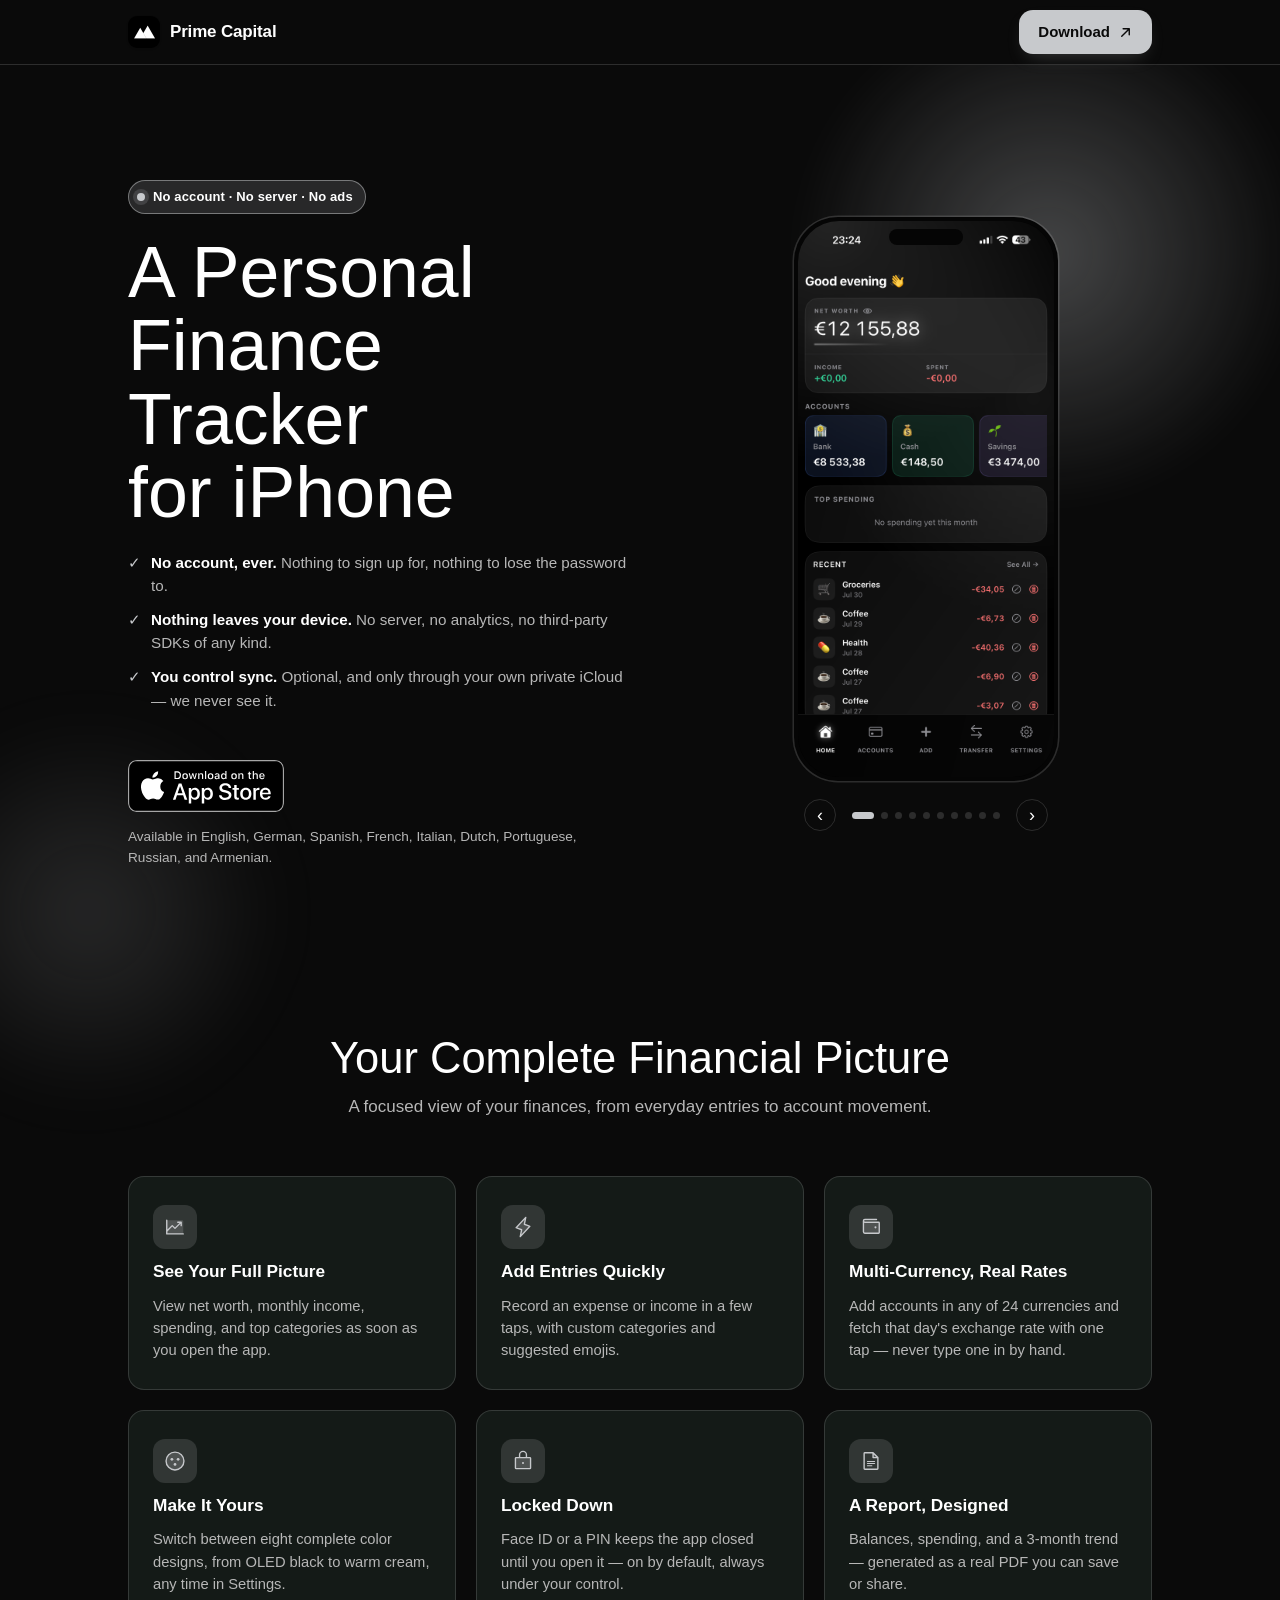
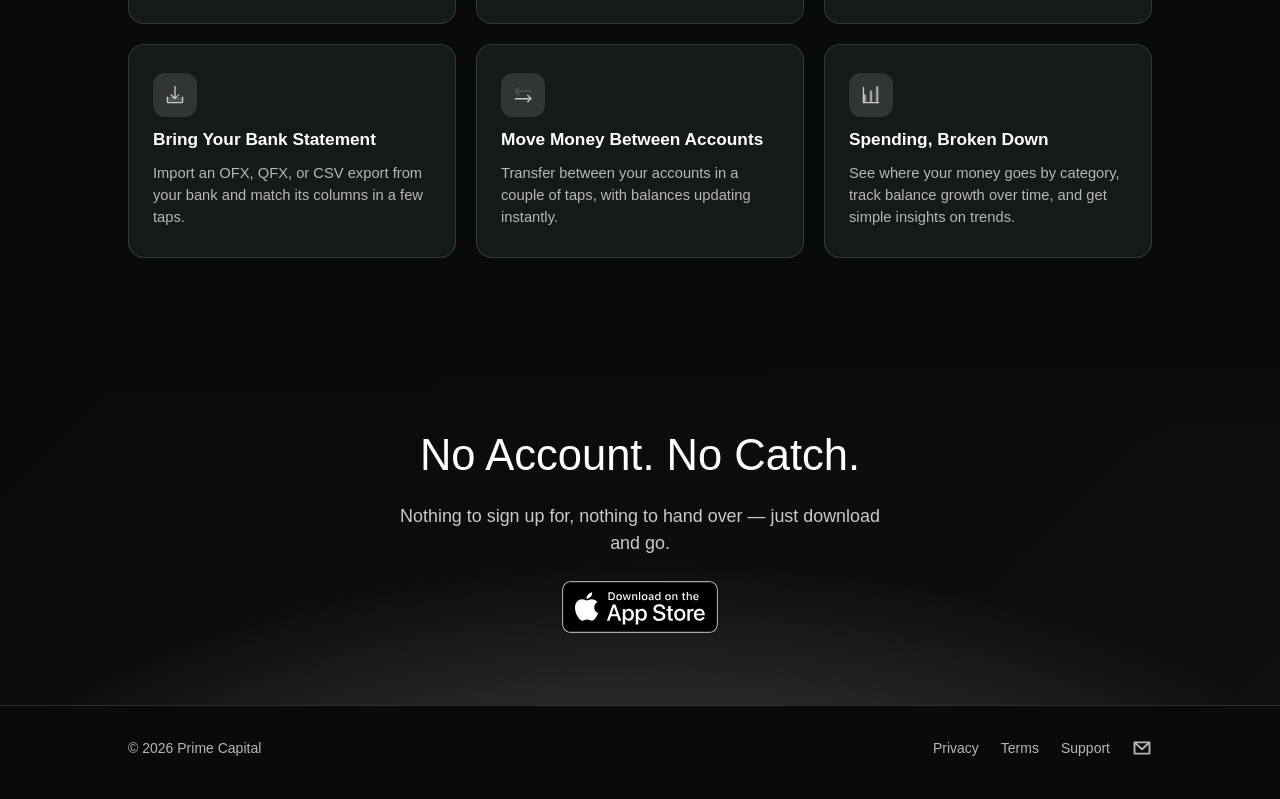
==== index.html @ 68801ad8 "Mention the app's 9 supported languages: on-page under the hero download badge, and in the SEO descr" ====
<!DOCTYPE html><html data-dpl-id="dpl_AqJ9EE7WdNhXR4HjAKg9FY8EVb3V" lang="en"><head><script>if('scrollRestoration' in history){history.scrollRestoration='manual';}window.scrollTo(0,0);</script><meta charSet="utf-8"/><meta name="viewport" content="width=device-width, initial-scale=1"/><link rel="preload" href="assets/img/v1-abdff8e3c1a92c831e7e-d93a2dd146805115.webp" as="image" crossorigin="" fetchPriority="high"/><link rel="preload" as="image" href="assets/img/v1-86ff3b4995f993732fca-9cfdf38b9eba223c.webp"/><link rel="preload" as="image" href="assets/img/app-store-badge.svg"/><link rel="stylesheet" href="assets/css/3cgp9wgn1jz2r.css" data-precedence="next"/><link rel="stylesheet" href="assets/css/2yivp3fx_0wqo.css" data-precedence="next"/><link rel="stylesheet" href="assets/css/42i-eaj0l7rw6.css" data-precedence="next"/><meta name="next-size-adjust" content=""/><title>Prime Capital — Privacy-First Personal Finance for iPhone</title><meta name="description" content="Prime Capital is a local-first personal finance tracker for iPhone with no server, no sign-up, and no ads. Your accounts and transactions stay on your device or your own private iCloud — never on ours. Available in English, German, Spanish, French, Italian, Dutch, Portuguese, Russian, and Armenian."/><meta name="robots" content="index, follow"/><link rel="canonical" href="https://surenegian.github.io/prime-capital/"/><meta property="og:title" content="Prime Capital — Privacy-First Personal Finance for iPhone"/><meta property="og:description" content="Prime Capital is a local-first personal finance tracker for iPhone with no server, no sign-up, and no ads. Your accounts and transactions stay on your device or your own private iCloud — never on ours. Available in English, German, Spanish, French, Italian, Dutch, Portuguese, Russian, and Armenian."/><meta property="og:site_name" content="Prime Capital"/><meta property="og:image" content="https://surenegian.github.io/prime-capital/assets/img/v1-86ff3b4995f993732fca-9cfdf38b9eba223c.webp"/><meta property="og:type" content="website"/><meta name="twitter:card" content="summary_large_image"/><meta name="twitter:title" content="Prime Capital — Privacy-First Personal Finance for iPhone"/><meta name="twitter:description" content="Prime Capital is a local-first personal finance tracker for iPhone with no server, no sign-up, and no ads. Your accounts and transactions stay on your device or your own private iCloud — never on ours. Available in English, German, Spanish, French, Italian, Dutch, Portuguese, Russian, and Armenian."/><meta name="twitter:image" content="https://surenegian.github.io/prime-capital/assets/img/v1-86ff3b4995f993732fca-9cfdf38b9eba223c.webp"/><link rel="icon" href="assets/img/v1-86ff3b4995f993732fca-9cfdf38b9eba223c.webp"/><style>
.pc-phone{display:flex;flex-direction:column;align-items:center;gap:18px;height:100%;justify-content:center}
.pc-phone-frame{position:relative;box-sizing:content-box;width:min(260px,20vw);height:min(565px,43.45vw);background:#050505;border-radius:44px;padding:4px;box-shadow:0 0 0 1.5px rgba(255,255,255,.14)}
.pc-phone-notch{position:absolute;top:12px;left:50%;transform:translateX(-50%);width:28%;height:16px;background:#050505;border-radius:10px;z-index:2}
.pc-phone-screen{position:relative;width:100%;height:100%;border-radius:41px;overflow:hidden;background:#000}
.pc-phone-shot{position:absolute;inset:0;width:100%;height:100%;object-fit:contain;opacity:0;transition:opacity .45s ease}
.pc-phone-shot.is-active{opacity:1}
.pc-phone-controls{display:flex;align-items:center;gap:16px}
.pc-phone-dots{display:flex;gap:7px}
.pc-phone-dot{width:7px;height:7px;padding:0;border:0;border-radius:999px;background:var(--w-border);cursor:pointer;transition:width .3s cubic-bezier(.2,.7,.2,1),background .3s}
.pc-phone-dot.is-active{width:22px;background:var(--w-accent)}
.pc-phone-arrow{width:32px;height:32px;border-radius:999px;border:1px solid var(--w-border);background:transparent;color:var(--w-fg);font-size:18px;line-height:1;cursor:pointer;display:flex;align-items:center;justify-content:center;transition:border-color .2s,background .2s}
.pc-phone-arrow:hover{border-color:var(--w-accent-line);background:var(--w-accent-soft)}
@media (prefers-reduced-motion:reduce){.pc-phone-shot,.pc-phone-dot{transition:none}}
@media (max-width:760px){
  /* explicit width+height (not aspect-ratio) -- aspect-ratio combined with a
     min()-based width was letterboxing the screenshot to ~80% height on real
     mobile WebKit, meaning the box's rendered height wasn't actually landing
     on the 1320:2868 ratio the aspect-ratio property was supposed to derive.
     Computing height directly (same 1320:2868 ratio, same min() shape) sidesteps
     that derivation entirely -- both branches are locked to the same ratio by
     construction, so there's nothing left for a browser to get wrong. */
  .pc-phone-frame{box-sizing:content-box;width:min(190px,50vw);height:min(413px,108.64vw);aspect-ratio:auto;border-radius:32px;padding:3px;box-shadow:0 0 0 1.1px rgba(255,255,255,.14)}
  .pc-phone-notch{top:9px;height:12px;border-radius:7px}
  .pc-phone-screen{border-radius:30px}
  .pc-phone-shot{object-fit:contain}
  .alf-story-device .pc-phone{justify-content:flex-end;padding-bottom:8%}
  /* remove the hero's own phone on mobile entirely -- only the feature
     section's synced phone stays, per explicit request */
  .alf-hero-visual{display:none}
  /* the vendor's own mobile grid still reserves a 2nd row (minmax(0,1fr))
     for the now-hidden phone -- collapse to a single row so the copy
     column doesn't leave dead space where the phone used to be */
  .alf-hero-grid{grid-template-rows:auto}
  /* .alf-hero's own min-height (a clamp sized for phone+copy together) was
     still forcing a tall section even with the phone gone, leaving a big
     empty gap below the copy. Let it size to its actual content instead. */
  .alf-hero{min-height:auto}
}
</style><style>
.alf-fgrid{display:grid;grid-template-columns:repeat(3,1fr);gap:20px}
.alf-fgrid-card{background:var(--w-card);border:1px solid var(--w-border);border-radius:16px;padding:28px 24px;display:flex;flex-direction:column;gap:14px}
.alf-fgrid-icon{width:44px;height:44px;border-radius:12px;background:var(--w-accent-soft);display:flex;align-items:center;justify-content:center;color:var(--w-accent)}
.alf-fgrid-icon svg{width:22px;height:22px}
.alf-fgrid-card h3{font-size:1.08rem;font-weight:600;margin:0}
.alf-fgrid-card p{color:var(--w-muted);font-size:.92rem;margin:0;line-height:1.5}
.alf-fgrid-phone{display:none}
@media (max-width:820px){.alf-fgrid{grid-template-columns:repeat(2,1fr)}}
@media (max-width:760px){
  .alf-fgrid{display:block;position:relative;overflow:hidden;min-height:230px}
  .alf-fgrid-card{
    position:absolute;top:0;left:0;right:0;
    transform:translateX(100%);opacity:0;pointer-events:none;
    transition:transform .5s cubic-bezier(.2,.7,.2,1),opacity .5s ease;
  }
  .alf-fgrid-card.is-active{transform:translateX(0);opacity:1;pointer-events:auto}
  .alf-fgrid-card.is-prev{transform:translateX(-100%);opacity:0}
  .alf-fgrid-card.no-anim{transition:none}
  .alf-fgrid-phone{display:flex;justify-content:center;margin-bottom:24px}
  .alf-fgrid-phone .pc-phone-frame{width:min(150px,42vw);height:min(326px,91.6vw);aspect-ratio:auto;box-sizing:content-box;border-radius:25px;padding:2px;box-shadow:0 0 0 1.1px rgba(255,255,255,.14)}
  .alf-fgrid-phone .pc-phone-notch{top:7px;height:9px;border-radius:5px}
  .alf-fgrid-phone .pc-phone-screen{border-radius:24px}
}
@media (prefers-reduced-motion:reduce){.alf-fgrid-card{transition:none}}
</style><style>.alf-btn{border-radius:14px}html,body{background:#0a0a0a}.alf-cta{padding-block:0}.alf-cta>.alf-container{max-width:none;padding-inline:0}.alf-cta-panel{border-radius:0;background:linear-gradient(180deg, #0a0a0a 0%, transparent 20%),linear-gradient(135deg, var(--w-primary), color-mix(in srgb, var(--w-primary) 70%, var(--w-secondary)))}@media (max-width:760px){.alf-hero-glow{display:none}.alf-hero-copy .alf-badges{margin-bottom:28px}}</style></head><body class="antialiased"><div hidden=""><!--$--><!--/$--></div><div class="alf-site" style="--w-bg:#0a0a0a;--w-fg:#ffffff;--w-muted:#b7b7b7;--w-card:#141a17;--w-border:rgba(255, 255, 255, 0.14);--w-band:#1b1b1b;--w-accent:#c7c9cc;--w-primary:#0a0a0a;--w-primary-fg:#ffffff;--w-secondary:#1b1b1b;--w-secondary-fg:#ffffff;--w-accent-fg:#0a0a0a;--w-accent-soft:rgba(199, 201, 204, 0.16);--w-accent-glow:rgba(199, 201, 204, 0.35);--w-accent-line:rgba(199, 201, 204, 0.5);--w-shadow:0 30px 80px -30px rgba(0,0,0,0.8);--w-font-display:ui-serif, "New York", Georgia, "Times New Roman", serif;--w-font-body:-apple-system, BlinkMacSystemFont, "SF Pro Text", system-ui, sans-serif;--w-display-tracking:-0.01em;--w-display-weight:600;--w-radius:14px;color-scheme:dark" data-viewport="desktop" data-mode="public" data-theme="v1"><header class="alf-nav"><div class="alf-container alf-nav-inner"><span class="alf-brand"><img class="alf-logo" src="assets/img/v1-86ff3b4995f993732fca-9cfdf38b9eba223c.webp" alt=""/><span>Prime Capital</span></span><div class="alf-nav-actions"><a href="https://apps.apple.com/app/id6792149434" target="_blank" rel="noopener noreferrer" class="alf-btn alf-btn-primary"><span>Download</span><svg xmlns="http://www.w3.org/2000/svg" width="1em" height="1em" fill="currentColor" viewBox="0 0 256 256"><path d="M204,64V168a12,12,0,0,1-24,0V93L72.49,200.49a12,12,0,0,1-17-17L163,76H88a12,12,0,0,1,0-24H192A12,12,0,0,1,204,64Z"></path></svg></a></div></div></header><main><section id="hero" class="alf-hero" data-section="hero" style="order:0"><div class="alf-hero-glow" aria-hidden="true"></div><div class="alf-container alf-hero-grid"><div class="alf-hero-copy"><div class="alf-editable-shell" data-inline-kind="inline"><span class="alf-eyebrow alf-enter" style="--alf-delay:0ms">No account &middot; No server &middot; No ads</span></div><div class="alf-editable-shell" data-inline-kind="block"><h1 class="alf-display alf-h1 alf-enter" style="--alf-delay:80ms">A Personal Finance Tracker for iPhone</h1></div><div class="alf-editable-shell" data-inline-kind="block"><div class="alf-enter" style="--alf-delay:200ms"><ul style="list-style:none;margin:0 0 26px;padding:0;display:flex;flex-direction:column;gap:10px;max-width:34rem">
<li style="display:flex;gap:10px;align-items:flex-start;font-size:.95rem;color:var(--w-muted)"><span aria-hidden="true" style="color:var(--w-accent);flex:none">&#10003;</span><span><b style="color:var(--w-fg);font-weight:600">No account, ever.</b> Nothing to sign up for, nothing to lose the password to.</span></li>
<li style="display:flex;gap:10px;align-items:flex-start;font-size:.95rem;color:var(--w-muted)"><span aria-hidden="true" style="color:var(--w-accent);flex:none">&#10003;</span><span><b style="color:var(--w-fg);font-weight:600">Nothing leaves your device.</b> No server, no analytics, no third-party SDKs of any kind.</span></li>
<li style="display:flex;gap:10px;align-items:flex-start;font-size:.95rem;color:var(--w-muted)"><span aria-hidden="true" style="color:var(--w-accent);flex:none">&#10003;</span><span><b style="color:var(--w-fg);font-weight:600">You control sync.</b> Optional, and only through your own private iCloud &mdash; we never see it.</span></li>
</ul></div></div><div class="alf-enter" style="--alf-delay:240ms"><div class="alf-badges"><a class="alf-badge" href="https://apps.apple.com/app/id6792149434" target="_blank" rel="noopener noreferrer"><img src="assets/img/app-store-badge.svg" alt="Download on the App Store" draggable="false"/></a></div><p style="margin:14px 0 0;font-size:.85rem;color:var(--w-muted)">Available in English, German, Spanish, French, Italian, Dutch, Portuguese, Russian, and Armenian.</p></div></div><div class="alf-hero-visual alf-enter " style="--alf-delay:120ms"><div class="pc-phone"><div class="pc-phone-frame"><div class="pc-phone-notch"></div><div class="pc-phone-screen"><img src="assets/img/shot-dashboard.webp" alt="Dashboard: net worth, accounts, and recent activity" class="pc-phone-shot is-active" loading="eager"/><img src="assets/img/shot-accounts.webp" alt="Accounts screen with income, expenses, and transaction counts" class="pc-phone-shot" loading="lazy"/><img src="assets/img/shot-transfer.webp" alt="Transfer screen moving funds between accounts" class="pc-phone-shot" loading="lazy"/><img src="assets/img/shot-add-expense.webp" alt="Add a new expense with account and category picker" class="pc-phone-shot" loading="lazy"/><img src="assets/img/shot-settings.webp" alt="Settings: currency, categories, appearance, and security" class="pc-phone-shot" loading="lazy"/><img src="assets/img/feature-currency.webp" alt="Multi-currency account with a live exchange rate" class="pc-phone-shot" loading="lazy"/><img src="assets/img/feature-design.webp" alt="Appearance settings with the color theme picker" class="pc-phone-shot" loading="lazy"/><img src="assets/img/feature-lockscreen.webp" alt="Face ID / PIN lock screen" class="pc-phone-shot" loading="lazy"/><img src="assets/img/feature-reports.webp" alt="Generated PDF financial report" class="pc-phone-shot" loading="lazy"/><img src="assets/img/feature-import.webp" alt="Importing a bank statement" class="pc-phone-shot" loading="lazy"/></div></div><div class="pc-phone-controls"><button type="button" class="pc-phone-arrow" data-dir="-1" aria-label="Previous screenshot">&#8249;</button><div class="pc-phone-dots"><button type="button" class="pc-phone-dot is-active" aria-label="Show screenshot 1" data-idx="0"></button><button type="button" class="pc-phone-dot" aria-label="Show screenshot 2" data-idx="1"></button><button type="button" class="pc-phone-dot" aria-label="Show screenshot 3" data-idx="2"></button><button type="button" class="pc-phone-dot" aria-label="Show screenshot 4" data-idx="3"></button><button type="button" class="pc-phone-dot" aria-label="Show screenshot 5" data-idx="4"></button><button type="button" class="pc-phone-dot" aria-label="Show screenshot 6" data-idx="5"></button><button type="button" class="pc-phone-dot" aria-label="Show screenshot 7" data-idx="6"></button><button type="button" class="pc-phone-dot" aria-label="Show screenshot 8" data-idx="7"></button><button type="button" class="pc-phone-dot" aria-label="Show screenshot 9" data-idx="8"></button><button type="button" class="pc-phone-dot" aria-label="Show screenshot 10" data-idx="9"></button></div><button type="button" class="pc-phone-arrow" data-dir="1" aria-label="Next screenshot">&#8250;</button></div></div></div></div></section><section id="features" class="alf-features" data-section="features" style="order:1"><div class="alf-container"><div class="alf-reveal alf-section-head" style="--alf-delay:0ms"><div class="alf-editable-shell" data-inline-kind="block"><h2 class="alf-display alf-h2">Your Complete Financial Picture</h2></div><div class="alf-editable-shell" data-inline-kind="block"><p>A focused view of your finances, from everyday entries to account movement.</p></div></div><div class="alf-fgrid-phone"><div class="pc-phone"><div class="pc-phone-frame"><div class="pc-phone-notch"></div><div class="pc-phone-screen"><img src="assets/img/shot-dashboard.webp" alt="Dashboard" class="pc-phone-shot is-active" loading="lazy"/><img src="assets/img/shot-add-expense.webp" alt="Add a transaction" class="pc-phone-shot" loading="lazy"/><img src="assets/img/feature-currency.webp" alt="Currency and live rate" class="pc-phone-shot" loading="lazy"/><img src="assets/img/feature-design.webp" alt="Appearance and themes" class="pc-phone-shot" loading="lazy"/><img src="assets/img/feature-lockscreen.webp" alt="Lock screen" class="pc-phone-shot" loading="lazy"/><img src="assets/img/feature-reports.webp" alt="PDF report" class="pc-phone-shot" loading="lazy"/><img src="assets/img/feature-import.webp" alt="Import a statement" class="pc-phone-shot" loading="lazy"/><img src="assets/img/shot-transfer.webp" alt="Transfer" class="pc-phone-shot" loading="lazy"/><img src="assets/img/shot-statistics.webp" alt="Statistics" class="pc-phone-shot" loading="lazy"/></div></div></div></div><div class="alf-fgrid"><div class="alf-fgrid-card is-active"><div class="alf-fgrid-icon"><svg xmlns="http://www.w3.org/2000/svg" viewBox="0 0 256 256" fill="currentColor"><path d="M224,64V208H32V48H208A16,16,0,0,1,224,64Z" opacity="0.2"></path><path d="M232,208a8,8,0,0,1-8,8H32a8,8,0,0,1-8-8V48a8,8,0,0,1,16,0V156.69l50.34-50.35a8,8,0,0,1,11.32,0L128,132.69,180.69,80H160a8,8,0,0,1,0-16h40a8,8,0,0,1,8,8v40a8,8,0,0,1-16,0V91.31l-58.34,58.35a8,8,0,0,1-11.32,0L96,123.31l-56,56V200H224A8,8,0,0,1,232,208Z"></path></svg></div><h3 class="alf-display">See Your Full Picture</h3><p>View net worth, monthly income, spending, and top categories as soon as you open the app.</p></div><div class="alf-fgrid-card"><div class="alf-fgrid-icon"><svg xmlns="http://www.w3.org/2000/svg" viewBox="0 0 256 256" fill="currentColor"><path d="M96,240l16-80L48,136,160,16,144,96l64,24Z" opacity="0.2"></path><path d="M215.79,118.17a8,8,0,0,0-5-5.66L153.18,90.9l14.66-73.33a8,8,0,0,0-13.69-7l-112,120a8,8,0,0,0,3,13l57.63,21.61L88.16,238.43a8,8,0,0,0,13.69,7l112-120A8,8,0,0,0,215.79,118.17ZM109.37,214l10.47-52.38a8,8,0,0,0-5-9.06L62,132.71l84.62-90.66L136.16,94.43a8,8,0,0,0,5,9.06l52.8,19.8Z"></path></svg></div><h3 class="alf-display">Add Entries Quickly</h3><p>Record an expense or income in a few taps, with custom categories and suggested emojis.</p></div><div class="alf-fgrid-card"><div class="alf-fgrid-icon"><svg xmlns="http://www.w3.org/2000/svg" viewBox="0 0 256 256" fill="currentColor"><path d="M224,80V192a8,8,0,0,1-8,8H56a16,16,0,0,1-16-16V56A16,16,0,0,0,56,72H216A8,8,0,0,1,224,80Z" opacity="0.2"></path><path d="M216,64H56a8,8,0,0,1,0-16H192a8,8,0,0,0,0-16H56A24,24,0,0,0,32,56V184a24,24,0,0,0,24,24H216a16,16,0,0,0,16-16V80A16,16,0,0,0,216,64Zm0,128H56a8,8,0,0,1-8-8V78.63A23.84,23.84,0,0,0,56,80H216Zm-48-60a12,12,0,1,1,12,12A12,12,0,0,1,168,132Z"></path></svg></div><h3 class="alf-display">Multi-Currency, Real Rates</h3><p>Add accounts in any of 24 currencies and fetch that day's exchange rate with one tap — never type one in by hand.</p></div><div class="alf-fgrid-card"><div class="alf-fgrid-icon"><svg xmlns="http://www.w3.org/2000/svg" viewBox="0 0 256 256" fill="currentColor"><path d="M128,24a104,104,0,1,0,104,104A104.12,104.12,0,0,0,128,24Z" opacity="0.2"></path><path d="M128,16A112,112,0,1,0,240,128,112.13,112.13,0,0,0,128,16Zm0,208a96,96,0,1,1,96-96A96.11,96.11,0,0,1,128,224Z"></path><circle cx="92" cy="108" r="16"></circle><circle cx="164" cy="108" r="16"></circle><circle cx="128" cy="168" r="16"></circle></svg></div><h3 class="alf-display">Make It Yours</h3><p>Switch between eight complete color designs, from OLED black to warm cream, any time in Settings.</p></div><div class="alf-fgrid-card"><div class="alf-fgrid-icon"><svg xmlns="http://www.w3.org/2000/svg" viewBox="0 0 256 256" fill="currentColor"><path d="M216,96V208a8,8,0,0,1-8,8H48a8,8,0,0,1-8-8V96a8,8,0,0,1,8-8H208A8,8,0,0,1,216,96Z" opacity="0.2"></path><path d="M208,80H176V56a48,48,0,0,0-96,0V80H48A16,16,0,0,0,32,96V208a16,16,0,0,0,16,16H208a16,16,0,0,0,16-16V96A16,16,0,0,0,208,80ZM96,56a32,32,0,0,1,64,0V80H96ZM208,208H48V96H208V208Zm-68-56a12,12,0,1,1-12-12A12,12,0,0,1,140,152Z"></path></svg></div><h3 class="alf-display">Locked Down</h3><p>Face ID or a PIN keeps the app closed until you open it — on by default, always under your control.</p></div><div class="alf-fgrid-card"><div class="alf-fgrid-icon"><svg xmlns="http://www.w3.org/2000/svg" viewBox="0 0 256 256" fill="currentColor"><path d="M200,88H152V40Z" opacity="0.2"></path><path d="M213.66,82.34l-56-56A8,8,0,0,0,152,24H56A16,16,0,0,0,40,40V216a16,16,0,0,0,16,16H200a16,16,0,0,0,16-16V88A8,8,0,0,0,213.66,82.34ZM160,51.31,188.69,80H160ZM200,216H56V40h88V88a8,8,0,0,0,8,8h48Z"></path><rect x="80" y="128" width="96" height="12" rx="6"></rect><rect x="80" y="152" width="96" height="12" rx="6"></rect><rect x="80" y="176" width="64" height="12" rx="6"></rect></svg></div><h3 class="alf-display">A Report, Designed</h3><p>Balances, spending, and a 3-month trend — generated as a real PDF you can save or share.</p></div><div class="alf-fgrid-card"><div class="alf-fgrid-icon"><svg xmlns="http://www.w3.org/2000/svg" viewBox="0 0 256 256" fill="currentColor"><rect x="40" y="152" width="176" height="64" rx="12" opacity="0.2"></rect><path d="M224,152v56a16,16,0,0,1-16,16H48a16,16,0,0,1-16-16V152a8,8,0,0,1,16,0v56H208V152a8,8,0,0,1,16,0Z"></path><path d="M170.34,133.66l-40,40a8,8,0,0,1-11.32,0l-40-40a8,8,0,0,1,11.32-11.32L120,152V32a8,8,0,0,1,16,0V152l29.66-29.66a8,8,0,0,1,11.32,11.32Z"></path></svg></div><h3 class="alf-display">Bring Your Bank Statement</h3><p>Import an OFX, QFX, or CSV export from your bank and match its columns in a few taps.</p></div><div class="alf-fgrid-card"><div class="alf-fgrid-icon"><svg xmlns="http://www.w3.org/2000/svg" viewBox="0 0 256 256" fill="currentColor"><path d="M224,84a8,8,0,0,1-8,8H59.31l26.35,26.34a8,8,0,0,1-11.32,11.32l-40-40a8,8,0,0,1,0-11.32l40-40a8,8,0,0,1,11.32,11.32L59.31,76H216A8,8,0,0,1,224,84Z" opacity="0.2"></path><path d="M228.69,172l-40,40a8,8,0,0,1-11.32-11.32L203.31,180H40a8,8,0,0,1,0-16H203.31l-25.94-25.94a8,8,0,0,1,11.32-11.32l40,40A8,8,0,0,1,228.69,172Z"></path></svg></div><h3 class="alf-display">Move Money Between Accounts</h3><p>Transfer between your accounts in a couple of taps, with balances updating instantly.</p></div><div class="alf-fgrid-card"><div class="alf-fgrid-icon"><svg xmlns="http://www.w3.org/2000/svg" viewBox="0 0 256 256" fill="currentColor"><rect x="32" y="128" width="48" height="96" rx="8" opacity="0.2"></rect><rect x="104" y="80" width="48" height="144" rx="8" opacity="0.2"></rect><rect x="176" y="32" width="48" height="192" rx="8" opacity="0.2"></rect><path d="M224,216a8,8,0,0,1-8,8H40a8,8,0,0,1-8-8V40a8,8,0,0,1,16,0V208H216A8,8,0,0,1,224,216Z"></path><path d="M56,208a8,8,0,0,1-8-8V128a8,8,0,0,1,16,0v72A8,8,0,0,1,56,208Z"></path><path d="M128,208a8,8,0,0,1-8-8V80a8,8,0,0,1,16,0v120A8,8,0,0,1,128,208Z"></path><path d="M200,208a8,8,0,0,1-8-8V32a8,8,0,0,1,16,0v168A8,8,0,0,1,200,208Z"></path></svg></div><h3 class="alf-display">Spending, Broken Down</h3><p>See where your money goes by category, track balance growth over time, and get simple insights on trends.</p></div></div></div></section><section id="cta" class="alf-cta" data-section="cta" style="order:3"><div class="alf-container"><div class="alf-reveal alf-cta-panel" style="--alf-delay:0ms"><div class="alf-editable-shell" data-inline-kind="block"><h2 class="alf-display alf-h2">No Account. No Catch.</h2></div><div class="alf-editable-shell" data-inline-kind="block"><p class="alf-lede">Nothing to sign up for, nothing to hand over &mdash; just download and go.</p></div><div class="alf-badges"><a class="alf-badge" href="https://apps.apple.com/app/id6792149434" target="_blank" rel="noopener noreferrer"><img src="assets/img/app-store-badge.svg" alt="Download on the App Store" draggable="false"/></a></div></div></div></section></main><footer class="alf-footer"><div class="alf-container alf-footer-inner"><div>© <!-- -->2026<!-- --> <!-- -->Prime Capital</div><ul class="alf-footer-links"><li><a href="privacy/">Privacy</a></li><li><a href="terms/">Terms</a></li><li><a href="support/">Support</a></li><li><a href="mailto:surenegian00@gmail.com"><span class="alf-sr-only">Email</span><svg xmlns="http://www.w3.org/2000/svg" width="1em" height="1em" fill="currentColor" viewBox="0 0 256 256" aria-hidden="true"><path d="M224,44H32A12,12,0,0,0,20,56V192a20,20,0,0,0,20,20H216a20,20,0,0,0,20-20V56A12,12,0,0,0,224,44ZM193.15,68,128,127.72,62.85,68ZM44,188V83.28l75.89,69.57a12,12,0,0,0,16.22,0L212,83.28V188Z"></path></svg></a></li></ul></div></footer></div><!--$--><!--/$--><div data-rht-toaster="" style="position:fixed;z-index:9999;top:16px;left:16px;right:16px;bottom:16px;pointer-events:none"></div><script>
(function(){
  var phone = document.querySelector('.pc-phone');
  if (!phone) return;
  var shots = phone.querySelectorAll('.pc-phone-shot');
  var dots = phone.querySelectorAll('.pc-phone-dot');
  var i = 0;
  var timer = null;
  var reduceMotion = window.matchMedia && window.matchMedia('(prefers-reduced-motion: reduce)').matches;
  function show(n) {
    i = (n + shots.length) % shots.length;
    shots.forEach(function(s, idx){ s.classList.toggle('is-active', idx === i); });
    dots.forEach(function(d, idx){ d.classList.toggle('is-active', idx === i); });
  }
  function restartTimer(){
    if (reduceMotion || shots.length < 2) return;
    if (timer) clearInterval(timer);
    timer = setInterval(function(){ show(i + 1); }, 4000);
  }
  dots.forEach(function(d){ d.addEventListener('click', function(){ show(parseInt(d.dataset.idx, 10)); restartTimer(); }); });
  phone.querySelectorAll('.pc-phone-arrow').forEach(function(btn){
    btn.addEventListener('click', function(){ show(i + parseInt(btn.dataset.dir, 10)); restartTimer(); });
  });
  restartTimer();
})();
</script><script>
(function(){
  var cards = document.querySelectorAll('.alf-fgrid-card');
  if (!cards.length) return;
  var shots = document.querySelectorAll('.alf-fgrid-phone .pc-phone-shot');
  var mq = window.matchMedia('(max-width:760px)');
  var reduceMotion = window.matchMedia && window.matchMedia('(prefers-reduced-motion: reduce)').matches;
  var i = 0;
  var timer = null;
  function show(n){
    var next = (n + cards.length) % cards.length;
    if (next === i) return;
    var prevCard = cards[i];
    var nextCard = cards[next];
    prevCard.classList.remove('is-active');
    prevCard.classList.add('is-prev');
    nextCard.classList.add('is-active');
    shots.forEach(function(s, idx){ s.classList.toggle('is-active', idx === next); });
    i = next;
    setTimeout(function(){
      prevCard.classList.add('no-anim');
      prevCard.classList.remove('is-prev');
      void prevCard.offsetWidth;
      prevCard.classList.remove('no-anim');
    }, 520);
  }
  function start(){
    if (timer || !mq.matches || reduceMotion) return;
    timer = setInterval(function(){ show(i + 1); }, 4500);
  }
  function stop(){
    if (timer) { clearInterval(timer); timer = null; }
  }
  function sync(){ if (mq.matches) { start(); } else { stop(); } }
  if (mq.addEventListener) mq.addEventListener('change', sync); else mq.addListener(sync);
  sync();
})();
</script></body></html>
---- assets/css/3cgp9wgn1jz2r.css ----
@font-face{font-family:Geist Variable;font-style:normal;font-display:swap;font-weight:100 900;src:url(../media/geist-cyrillic-ext-wght-normal.1o60yhwqd7ueg.woff2?dpl=dpl_AqJ9EE7WdNhXR4HjAKg9FY8EVb3V)format("woff2-variations");unicode-range:U+460-52F,U+1C80-1C8A,U+20B4,U+2DE0-2DFF,U+A640-A69F,U+FE2E-FE2F}@font-face{font-family:Geist Variable;font-style:normal;font-display:swap;font-weight:100 900;src:url(../media/geist-cyrillic-wght-normal.0n0q_nh7u2mrm.woff2?dpl=dpl_AqJ9EE7WdNhXR4HjAKg9FY8EVb3V)format("woff2-variations");unicode-range:U+301,U+400-45F,U+490-491,U+4B0-4B1,U+2116}@font-face{font-family:Geist Variable;font-style:normal;font-display:swap;font-weight:100 900;src:url(../media/geist-vietnamese-wght-normal.0nt7ek_nfk5a4.woff2?dpl=dpl_AqJ9EE7WdNhXR4HjAKg9FY8EVb3V)format("woff2-variations");unicode-range:U+102-103,U+110-111,U+128-129,U+168-169,U+1A0-1A1,U+1AF-1B0,U+300-301,U+303-304,U+308-309,U+323,U+329,U+1EA0-1EF9,U+20AB}@font-face{font-family:Geist Variable;font-style:normal;font-display:swap;font-weight:100 900;src:url(../media/geist-latin-ext-wght-normal.39q78sztp1ci5.woff2?dpl=dpl_AqJ9EE7WdNhXR4HjAKg9FY8EVb3V)format("woff2-variations");unicode-range:U+100-2BA,U+2BD-2C5,U+2C7-2CC,U+2CE-2D7,U+2DD-2FF,U+304,U+308,U+329,U+1D00-1DBF,U+1E00-1E9F,U+1EF2-1EFF,U+2020,U+20A0-20AB,U+20AD-20C0,U+2113,U+2C60-2C7F,U+A720-A7FF}@font-face{font-family:Geist Variable;font-style:normal;font-display:swap;font-weight:100 900;src:url(../media/geist-latin-wght-normal.20f3xrkj613ah.woff2?dpl=dpl_AqJ9EE7WdNhXR4HjAKg9FY8EVb3V)format("woff2-variations");unicode-range:U+??,U+131,U+152-153,U+2BB-2BC,U+2C6,U+2DA,U+2DC,U+304,U+308,U+329,U+2000-206F,U+20AC,U+2122,U+2191,U+2193,U+2212,U+2215,U+FEFF,U+FFFD}
@font-face{font-family:Geist Mono Variable;font-style:normal;font-display:swap;font-weight:100 900;src:url(../media/geist-mono-cyrillic-ext-wght-normal.2ij5maosbedmv.woff2?dpl=dpl_AqJ9EE7WdNhXR4HjAKg9FY8EVb3V)format("woff2-variations");unicode-range:U+460-52F,U+1C80-1C8A,U+20B4,U+2DE0-2DFF,U+A640-A69F,U+FE2E-FE2F}@font-face{font-family:Geist Mono Variable;font-style:normal;font-display:swap;font-weight:100 900;src:url(../media/geist-mono-cyrillic-wght-normal.33c6-jfmyetfr.woff2?dpl=dpl_AqJ9EE7WdNhXR4HjAKg9FY8EVb3V)format("woff2-variations");unicode-range:U+301,U+400-45F,U+490-491,U+4B0-4B1,U+2116}@font-face{font-family:Geist Mono Variable;font-style:normal;font-display:swap;font-weight:100 900;src:url(../media/geist-mono-symbols2-wght-normal.0peao-xekk45v.woff2?dpl=dpl_AqJ9EE7WdNhXR4HjAKg9FY8EVb3V)format("woff2-variations");unicode-range:U+2000-2001,U+2004-2008,U+200A,U+23B8-23BD,U+2500-259F}@font-face{font-family:Geist Mono Variable;font-style:normal;font-display:swap;font-weight:100 900;src:url(../media/geist-mono-vietnamese-wght-normal.3lyzf0uofk1_2.woff2?dpl=dpl_AqJ9EE7WdNhXR4HjAKg9FY8EVb3V)format("woff2-variations");unicode-range:U+102-103,U+110-111,U+128-129,U+168-169,U+1A0-1A1,U+1AF-1B0,U+300-301,U+303-304,U+308-309,U+323,U+329,U+1EA0-1EF9,U+20AB}@font-face{font-family:Geist Mono Variable;font-style:normal;font-display:swap;font-weight:100 900;src:url(../media/geist-mono-latin-ext-wght-normal.18_jyrw-ln1dm.woff2?dpl=dpl_AqJ9EE7WdNhXR4HjAKg9FY8EVb3V)format("woff2-variations");unicode-range:U+100-2BA,U+2BD-2C5,U+2C7-2CC,U+2CE-2D7,U+2DD-2FF,U+304,U+308,U+329,U+1D00-1DBF,U+1E00-1E9F,U+1EF2-1EFF,U+2020,U+20A0-20AB,U+20AD-20C0,U+2113,U+2C60-2C7F,U+A720-A7FF}@font-face{font-family:Geist Mono Variable;font-style:normal;font-display:swap;font-weight:100 900;src:url(../media/geist-mono-latin-wght-normal.1t7tphccnfzmb.woff2?dpl=dpl_AqJ9EE7WdNhXR4HjAKg9FY8EVb3V)format("woff2-variations");unicode-range:U+??,U+131,U+152-153,U+2BB-2BC,U+2C6,U+2DA,U+2DC,U+304,U+308,U+329,U+2000-206F,U+20AC,U+2122,U+2191,U+2193,U+2212,U+2215,U+FEFF,U+FFFD}
@font-face{font-family:Playfair Display Variable;font-style:normal;font-display:swap;font-weight:400 900;src:url(../media/playfair-display-cyrillic-wght-normal.2k45saqu94y7o.woff2?dpl=dpl_AqJ9EE7WdNhXR4HjAKg9FY8EVb3V)format("woff2-variations");unicode-range:U+301,U+400-45F,U+490-491,U+4B0-4B1,U+2116}@font-face{font-family:Playfair Display Variable;font-style:normal;font-display:swap;font-weight:400 900;src:url(../media/playfair-display-vietnamese-wght-normal.1uspqum1g73ck.woff2?dpl=dpl_AqJ9EE7WdNhXR4HjAKg9FY8EVb3V)format("woff2-variations");unicode-range:U+102-103,U+110-111,U+128-129,U+168-169,U+1A0-1A1,U+1AF-1B0,U+300-301,U+303-304,U+308-309,U+323,U+329,U+1EA0-1EF9,U+20AB}@font-face{font-family:Playfair Display Variable;font-style:normal;font-display:swap;font-weight:400 900;src:url(../media/playfair-display-latin-ext-wght-normal.35b9e1hr6h5k1.woff2?dpl=dpl_AqJ9EE7WdNhXR4HjAKg9FY8EVb3V)format("woff2-variations");unicode-range:U+100-2BA,U+2BD-2C5,U+2C7-2CC,U+2CE-2D7,U+2DD-2FF,U+304,U+308,U+329,U+1D00-1DBF,U+1E00-1E9F,U+1EF2-1EFF,U+2020,U+20A0-20AB,U+20AD-20C0,U+2113,U+2C60-2C7F,U+A720-A7FF}@font-face{font-family:Playfair Display Variable;font-style:normal;font-display:swap;font-weight:400 900;src:url(../media/playfair-display-latin-wght-normal.1izqcz-wkfvza.woff2?dpl=dpl_AqJ9EE7WdNhXR4HjAKg9FY8EVb3V)format("woff2-variations");unicode-range:U+??,U+131,U+152-153,U+2BB-2BC,U+2C6,U+2DA,U+2DC,U+304,U+308,U+329,U+2000-206F,U+20AC,U+2122,U+2191,U+2193,U+2212,U+2215,U+FEFF,U+FFFD}
@font-face{font-family:Playfair Display Variable;font-style:italic;font-display:swap;font-weight:400 900;src:url(../media/playfair-display-cyrillic-wght-italic.1gwx95r0anrw4.woff2?dpl=dpl_AqJ9EE7WdNhXR4HjAKg9FY8EVb3V)format("woff2-variations");unicode-range:U+301,U+400-45F,U+490-491,U+4B0-4B1,U+2116}@font-face{font-family:Playfair Display Variable;font-style:italic;font-display:swap;font-weight:400 900;src:url(../media/playfair-display-vietnamese-wght-italic.0qvysxrjcrilw.woff2?dpl=dpl_AqJ9EE7WdNhXR4HjAKg9FY8EVb3V)format("woff2-variations");unicode-range:U+102-103,U+110-111,U+128-129,U+168-169,U+1A0-1A1,U+1AF-1B0,U+300-301,U+303-304,U+308-309,U+323,U+329,U+1EA0-1EF9,U+20AB}@font-face{font-family:Playfair Display Variable;font-style:italic;font-display:swap;font-weight:400 900;src:url(../media/playfair-display-latin-ext-wght-italic.2alk5_pwykb7c.woff2?dpl=dpl_AqJ9EE7WdNhXR4HjAKg9FY8EVb3V)format("woff2-variations");unicode-range:U+100-2BA,U+2BD-2C5,U+2C7-2CC,U+2CE-2D7,U+2DD-2FF,U+304,U+308,U+329,U+1D00-1DBF,U+1E00-1E9F,U+1EF2-1EFF,U+2020,U+20A0-20AB,U+20AD-20C0,U+2113,U+2C60-2C7F,U+A720-A7FF}@font-face{font-family:Playfair Display Variable;font-style:italic;font-display:swap;font-weight:400 900;src:url(../media/playfair-display-latin-wght-italic.3wz967ibaache.woff2?dpl=dpl_AqJ9EE7WdNhXR4HjAKg9FY8EVb3V)format("woff2-variations");unicode-range:U+??,U+131,U+152-153,U+2BB-2BC,U+2C6,U+2DA,U+2DC,U+304,U+308,U+329,U+2000-206F,U+20AC,U+2122,U+2191,U+2193,U+2212,U+2215,U+FEFF,U+FFFD}
@font-face{font-family:Inter Variable;font-style:normal;font-display:swap;font-weight:100 900;src:url(../media/inter-cyrillic-ext-wght-normal.20g3-bbbhdq0_.woff2?dpl=dpl_AqJ9EE7WdNhXR4HjAKg9FY8EVb3V)format("woff2-variations");unicode-range:U+460-52F,U+1C80-1C8A,U+20B4,U+2DE0-2DFF,U+A640-A69F,U+FE2E-FE2F}@font-face{font-family:Inter Variable;font-style:normal;font-display:swap;font-weight:100 900;src:url(../media/inter-cyrillic-wght-normal.2cxlyxah-fd35.woff2?dpl=dpl_AqJ9EE7WdNhXR4HjAKg9FY8EVb3V)format("woff2-variations");unicode-range:U+301,U+400-45F,U+490-491,U+4B0-4B1,U+2116}@font-face{font-family:Inter Variable;font-style:normal;font-display:swap;font-weight:100 900;src:url(../media/inter-greek-ext-wght-normal.0mkxydxl0e43d.woff2?dpl=dpl_AqJ9EE7WdNhXR4HjAKg9FY8EVb3V)format("woff2-variations");unicode-range:U+1F??}@font-face{font-family:Inter Variable;font-style:normal;font-display:swap;font-weight:100 900;src:url(../media/inter-greek-wght-normal.1rx9vjatjkdar.woff2?dpl=dpl_AqJ9EE7WdNhXR4HjAKg9FY8EVb3V)format("woff2-variations");unicode-range:U+370-377,U+37A-37F,U+384-38A,U+38C,U+38E-3A1,U+3A3-3FF}@font-face{font-family:Inter Variable;font-style:normal;font-display:swap;font-weight:100 900;src:url(../media/inter-vietnamese-wght-normal.2kcj5i_8uff48.woff2?dpl=dpl_AqJ9EE7WdNhXR4HjAKg9FY8EVb3V)format("woff2-variations");unicode-range:U+102-103,U+110-111,U+128-129,U+168-169,U+1A0-1A1,U+1AF-1B0,U+300-301,U+303-304,U+308-309,U+323,U+329,U+1EA0-1EF9,U+20AB}@font-face{font-family:Inter Variable;font-style:normal;font-display:swap;font-weight:100 900;src:url(../media/inter-latin-ext-wght-normal.3gdi_th3seg1n.woff2?dpl=dpl_AqJ9EE7WdNhXR4HjAKg9FY8EVb3V)format("woff2-variations");unicode-range:U+100-2BA,U+2BD-2C5,U+2C7-2CC,U+2CE-2D7,U+2DD-2FF,U+304,U+308,U+329,U+1D00-1DBF,U+1E00-1E9F,U+1EF2-1EFF,U+2020,U+20A0-20AB,U+20AD-20C0,U+2113,U+2C60-2C7F,U+A720-A7FF}@font-face{font-family:Inter Variable;font-style:normal;font-display:swap;font-weight:100 900;src:url(../media/inter-latin-wght-normal.0gsaq8ukbf34m.woff2?dpl=dpl_AqJ9EE7WdNhXR4HjAKg9FY8EVb3V)format("woff2-variations");unicode-range:U+??,U+131,U+152-153,U+2BB-2BC,U+2C6,U+2DA,U+2DC,U+304,U+308,U+329,U+2000-206F,U+20AC,U+2122,U+2191,U+2193,U+2212,U+2215,U+FEFF,U+FFFD}
@font-face{font-family:Inter Variable;font-style:italic;font-display:swap;font-weight:100 900;src:url(../media/inter-cyrillic-ext-wght-italic.2i79u8by1doun.woff2?dpl=dpl_AqJ9EE7WdNhXR4HjAKg9FY8EVb3V)format("woff2-variations");unicode-range:U+460-52F,U+1C80-1C8A,U+20B4,U+2DE0-2DFF,U+A640-A69F,U+FE2E-FE2F}@font-face{font-family:Inter Variable;font-style:italic;font-display:swap;font-weight:100 900;src:url(../media/inter-cyrillic-wght-italic.2tnlx-pmfvhla.woff2?dpl=dpl_AqJ9EE7WdNhXR4HjAKg9FY8EVb3V)format("woff2-variations");unicode-range:U+301,U+400-45F,U+490-491,U+4B0-4B1,U+2116}@font-face{font-family:Inter Variable;font-style:italic;font-display:swap;font-weight:100 900;src:url(../media/inter-greek-ext-wght-italic.2qz1yg5bdhihn.woff2?dpl=dpl_AqJ9EE7WdNhXR4HjAKg9FY8EVb3V)format("woff2-variations");unicode-range:U+1F??}@font-face{font-family:Inter Variable;font-style:italic;font-display:swap;font-weight:100 900;src:url(../media/inter-greek-wght-italic.0j-_1tqxkvadc.woff2?dpl=dpl_AqJ9EE7WdNhXR4HjAKg9FY8EVb3V)format("woff2-variations");unicode-range:U+370-377,U+37A-37F,U+384-38A,U+38C,U+38E-3A1,U+3A3-3FF}@font-face{font-family:Inter Variable;font-style:italic;font-display:swap;font-weight:100 900;src:url(../media/inter-vietnamese-wght-italic.3i74_6c0ar90g.woff2?dpl=dpl_AqJ9EE7WdNhXR4HjAKg9FY8EVb3V)format("woff2-variations");unicode-range:U+102-103,U+110-111,U+128-129,U+168-169,U+1A0-1A1,U+1AF-1B0,U+300-301,U+303-304,U+308-309,U+323,U+329,U+1EA0-1EF9,U+20AB}@font-face{font-family:Inter Variable;font-style:italic;font-display:swap;font-weight:100 900;src:url(../media/inter-latin-ext-wght-italic.01wwv3vcj5pep.woff2?dpl=dpl_AqJ9EE7WdNhXR4HjAKg9FY8EVb3V)format("woff2-variations");unicode-range:U+100-2BA,U+2BD-2C5,U+2C7-2CC,U+2CE-2D7,U+2DD-2FF,U+304,U+308,U+329,U+1D00-1DBF,U+1E00-1E9F,U+1EF2-1EFF,U+2020,U+20A0-20AB,U+20AD-20C0,U+2113,U+2C60-2C7F,U+A720-A7FF}@font-face{font-family:Inter Variable;font-style:italic;font-display:swap;font-weight:100 900;src:url(../media/inter-latin-wght-italic.3hwd7k23_92gg.woff2?dpl=dpl_AqJ9EE7WdNhXR4HjAKg9FY8EVb3V)format("woff2-variations");unicode-range:U+??,U+131,U+152-153,U+2BB-2BC,U+2C6,U+2DA,U+2DC,U+304,U+308,U+329,U+2000-206F,U+20AC,U+2122,U+2191,U+2193,U+2212,U+2215,U+FEFF,U+FFFD}
@font-face{font-family:Montserrat Variable;font-style:normal;font-display:swap;font-weight:100 900;src:url(../media/montserrat-cyrillic-ext-wght-normal.31kzpg2b0a5rp.woff2?dpl=dpl_AqJ9EE7WdNhXR4HjAKg9FY8EVb3V)format("woff2-variations");unicode-range:U+460-52F,U+1C80-1C8A,U+20B4,U+2DE0-2DFF,U+A640-A69F,U+FE2E-FE2F}@font-face{font-family:Montserrat Variable;font-style:normal;font-display:swap;font-weight:100 900;src:url(../media/montserrat-cyrillic-wght-normal.34sqywawp5ooo.woff2?dpl=dpl_AqJ9EE7WdNhXR4HjAKg9FY8EVb3V)format("woff2-variations");unicode-range:U+301,U+400-45F,U+490-491,U+4B0-4B1,U+2116}@font-face{font-family:Montserrat Variable;font-style:normal;font-display:swap;font-weight:100 900;src:url(../media/montserrat-vietnamese-wght-normal.3-nce-jb_9bxk.woff2?dpl=dpl_AqJ9EE7WdNhXR4HjAKg9FY8EVb3V)format("woff2-variations");unicode-range:U+102-103,U+110-111,U+128-129,U+168-169,U+1A0-1A1,U+1AF-1B0,U+300-301,U+303-304,U+308-309,U+323,U+329,U+1EA0-1EF9,U+20AB}@font-face{font-family:Montserrat Variable;font-style:normal;font-display:swap;font-weight:100 900;src:url(../media/montserrat-latin-ext-wght-normal.0qrnuj2_50brc.woff2?dpl=dpl_AqJ9EE7WdNhXR4HjAKg9FY8EVb3V)format("woff2-variations");unicode-range:U+100-2BA,U+2BD-2C5,U+2C7-2CC,U+2CE-2D7,U+2DD-2FF,U+304,U+308,U+329,U+1D00-1DBF,U+1E00-1E9F,U+1EF2-1EFF,U+2020,U+20A0-20AB,U+20AD-20C0,U+2113,U+2C60-2C7F,U+A720-A7FF}@font-face{font-family:Montserrat Variable;font-style:normal;font-display:swap;font-weight:100 900;src:url(../media/montserrat-latin-wght-normal.0s216eisv2o7-.woff2?dpl=dpl_AqJ9EE7WdNhXR4HjAKg9FY8EVb3V)format("woff2-variations");unicode-range:U+??,U+131,U+152-153,U+2BB-2BC,U+2C6,U+2DA,U+2DC,U+304,U+308,U+329,U+2000-206F,U+20AC,U+2122,U+2191,U+2193,U+2212,U+2215,U+FEFF,U+FFFD}
@font-face{font-family:Montserrat Variable;font-style:italic;font-display:swap;font-weight:100 900;src:url(../media/montserrat-cyrillic-ext-wght-italic.0zx-rptt9umq8.woff2?dpl=dpl_AqJ9EE7WdNhXR4HjAKg9FY8EVb3V)format("woff2-variations");unicode-range:U+460-52F,U+1C80-1C8A,U+20B4,U+2DE0-2DFF,U+A640-A69F,U+FE2E-FE2F}@font-face{font-family:Montserrat Variable;font-style:italic;font-display:swap;font-weight:100 900;src:url(../media/montserrat-cyrillic-wght-italic.3bgd37zw02i4o.woff2?dpl=dpl_AqJ9EE7WdNhXR4HjAKg9FY8EVb3V)format("woff2-variations");unicode-range:U+301,U+400-45F,U+490-491,U+4B0-4B1,U+2116}@font-face{font-family:Montserrat Variable;font-style:italic;font-display:swap;font-weight:100 900;src:url(../media/montserrat-vietnamese-wght-italic.0wpuigdruadpr.woff2?dpl=dpl_AqJ9EE7WdNhXR4HjAKg9FY8EVb3V)format("woff2-variations");unicode-range:U+102-103,U+110-111,U+128-129,U+168-169,U+1A0-1A1,U+1AF-1B0,U+300-301,U+303-304,U+308-309,U+323,U+329,U+1EA0-1EF9,U+20AB}@font-face{font-family:Montserrat Variable;font-style:italic;font-display:swap;font-weight:100 900;src:url(../media/montserrat-latin-ext-wght-italic.3kt3ocwlu0s9v.woff2?dpl=dpl_AqJ9EE7WdNhXR4HjAKg9FY8EVb3V)format("woff2-variations");unicode-range:U+100-2BA,U+2BD-2C5,U+2C7-2CC,U+2CE-2D7,U+2DD-2FF,U+304,U+308,U+329,U+1D00-1DBF,U+1E00-1E9F,U+1EF2-1EFF,U+2020,U+20A0-20AB,U+20AD-20C0,U+2113,U+2C60-2C7F,U+A720-A7FF}@font-face{font-family:Montserrat Variable;font-style:italic;font-display:swap;font-weight:100 900;src:url(../media/montserrat-latin-wght-italic.2upkllio666rw.woff2?dpl=dpl_AqJ9EE7WdNhXR4HjAKg9FY8EVb3V)format("woff2-variations");unicode-range:U+??,U+131,U+152-153,U+2BB-2BC,U+2C6,U+2DA,U+2DC,U+304,U+308,U+329,U+2000-206F,U+20AC,U+2122,U+2191,U+2193,U+2212,U+2215,U+FEFF,U+FFFD}
@font-face{font-family:Open Sans Variable;font-style:normal;font-display:swap;font-weight:300 800;src:url(../media/open-sans-cyrillic-ext-wght-normal.1jus7mcr46pb4.woff2?dpl=dpl_AqJ9EE7WdNhXR4HjAKg9FY8EVb3V)format("woff2-variations");unicode-range:U+460-52F,U+1C80-1C8A,U+20B4,U+2DE0-2DFF,U+A640-A69F,U+FE2E-FE2F}@font-face{font-family:Open Sans Variable;font-style:normal;font-display:swap;font-weight:300 800;src:url(../media/open-sans-cyrillic-wght-normal.0orhtvbdpws0l.woff2?dpl=dpl_AqJ9EE7WdNhXR4HjAKg9FY8EVb3V)format("woff2-variations");unicode-range:U+301,U+400-45F,U+490-491,U+4B0-4B1,U+2116}@font-face{font-family:Open Sans Variable;font-style:normal;font-display:swap;font-weight:300 800;src:url(../media/open-sans-greek-ext-wght-normal.229c9s1rqt9cy.woff2?dpl=dpl_AqJ9EE7WdNhXR4HjAKg9FY8EVb3V)format("woff2-variations");unicode-range:U+1F??}@font-face{font-family:Open Sans Variable;font-style:normal;font-display:swap;font-weight:300 800;src:url(../media/open-sans-greek-wght-normal.0ds3fnz70jfa5.woff2?dpl=dpl_AqJ9EE7WdNhXR4HjAKg9FY8EVb3V)format("woff2-variations");unicode-range:U+370-377,U+37A-37F,U+384-38A,U+38C,U+38E-3A1,U+3A3-3FF}@font-face{font-family:Open Sans Variable;font-style:normal;font-display:swap;font-weight:300 800;src:url(../media/open-sans-hebrew-wght-normal.08udq195i74a2.woff2?dpl=dpl_AqJ9EE7WdNhXR4HjAKg9FY8EVb3V)format("woff2-variations");unicode-range:U+307-308,U+590-5FF,U+200C-2010,U+20AA,U+25CC,U+FB1D-FB4F}@font-face{font-family:Open Sans Variable;font-style:normal;font-display:swap;font-weight:300 800;src:url(../media/open-sans-math-wght-normal.09fr_k7zvghwd.woff2?dpl=dpl_AqJ9EE7WdNhXR4HjAKg9FY8EVb3V)format("woff2-variations");unicode-range:U+302-303,U+305,U+307-308,U+310,U+312,U+315,U+31A,U+326-327,U+32C,U+32F-330,U+332-333,U+338,U+33A,U+346,U+34D,U+391-3A1,U+3A3-3A9,U+3B1-3C9,U+3D1,U+3D5-3D6,U+3F0-3F1,U+3F4-3F5,U+2016-2017,U+2034-2038,U+203C,U+2040,U+2043,U+2047,U+2050,U+2057,U+205F,U+2070-2071,U+2074-208E,U+2090-209C,U+20D0-20DC,U+20E1,U+20E5-20EF,U+2100-2112,U+2114-2115,U+2117-2121,U+2123-214F,U+2190,U+2192,U+2194-21AE,U+21B0-21E5,U+21F1-21F2,U+21F4-2211,U+2213-2214,U+2216-22FF,U+2308-230B,U+2310,U+2319,U+231C-2321,U+2336-237A,U+237C,U+2395,U+239B-23B7,U+23D0,U+23DC-23E1,U+2474-2475,U+25AF,U+25B3,U+25B7,U+25BD,U+25C1,U+25CA,U+25CC,U+25FB,U+266D-266F,U+27C0-27FF,U+2900-2AFF,U+2B0E-2B11,U+2B30-2B4C,U+2BFE,U+3030,U+FF5B,U+FF5D,U+1D400-1D7FF,U+1EE??}@font-face{font-family:Open Sans Variable;font-style:normal;font-display:swap;font-weight:300 800;src:url(../media/open-sans-symbols-wght-normal.1gwbmjxtz_q4f.woff2?dpl=dpl_AqJ9EE7WdNhXR4HjAKg9FY8EVb3V)format("woff2-variations");unicode-range:U+1-C,U+E-1F,U+7F-9F,U+20DD-20E0,U+20E2-20E4,U+2150-218F,U+2190,U+2192,U+2194-2199,U+21AF,U+21E6-21F0,U+21F3,U+2218-2219,U+2299,U+22C4-22C6,U+2300-243F,U+2440-244A,U+2460-24FF,U+25A0-27BF,U+28??,U+2921-2922,U+2981,U+29BF,U+29EB,U+2B??,U+4DC0-4DFF,U+FFF9-FFFB,U+10140-1018E,U+10190-1019C,U+101A0,U+101D0-101FD,U+102E0-102FB,U+10E60-10E7E,U+1D2C0-1D2D3,U+1D2E0-1D37F,U+1F0??,U+1F100-1F1AD,U+1F1E6-1F1FF,U+1F30D-1F30F,U+1F315,U+1F31C,U+1F31E,U+1F320-1F32C,U+1F336,U+1F378,U+1F37D,U+1F382,U+1F393-1F39F,U+1F3A7-1F3A8,U+1F3AC-1F3AF,U+1F3C2,U+1F3C4-1F3C6,U+1F3CA-1F3CE,U+1F3D4-1F3E0,U+1F3ED,U+1F3F1-1F3F3,U+1F3F5-1F3F7,U+1F408,U+1F415,U+1F41F,U+1F426,U+1F43F,U+1F441-1F442,U+1F444,U+1F446-1F449,U+1F44C-1F44E,U+1F453,U+1F46A,U+1F47D,U+1F4A3,U+1F4B0,U+1F4B3,U+1F4B9,U+1F4BB,U+1F4BF,U+1F4C8-1F4CB,U+1F4D6,U+1F4DA,U+1F4DF,U+1F4E3-1F4E6,U+1F4EA-1F4ED,U+1F4F7,U+1F4F9-1F4FB,U+1F4FD-1F4FE,U+1F503,U+1F507-1F50B,U+1F50D,U+1F512-1F513,U+1F53E-1F54A,U+1F54F-1F5FA,U+1F610,U+1F650-1F67F,U+1F687,U+1F68D,U+1F691,U+1F694,U+1F698,U+1F6AD,U+1F6B2,U+1F6B9-1F6BA,U+1F6BC,U+1F6C6-1F6CF,U+1F6D3-1F6D7,U+1F6E0-1F6EA,U+1F6F0-1F6F3,U+1F6F7-1F6FC,U+1F7??,U+1F800-1F80B,U+1F810-1F847,U+1F850-1F859,U+1F860-1F887,U+1F890-1F8AD,U+1F8B0-1F8BB,U+1F8C0-1F8C1,U+1F900-1F90B,U+1F93B,U+1F946,U+1F984,U+1F996,U+1F9E9,U+1FA00-1FA6F,U+1FA70-1FA7C,U+1FA80-1FA89,U+1FA8F-1FAC6,U+1FACE-1FADC,U+1FADF-1FAE9,U+1FAF0-1FAF8,U+1FB??}@font-face{font-family:Open Sans Variable;font-style:normal;font-display:swap;font-weight:300 800;src:url(../media/open-sans-vietnamese-wght-normal.228yawgkkl6ko.woff2?dpl=dpl_AqJ9EE7WdNhXR4HjAKg9FY8EVb3V)format("woff2-variations");unicode-range:U+102-103,U+110-111,U+128-129,U+168-169,U+1A0-1A1,U+1AF-1B0,U+300-301,U+303-304,U+308-309,U+323,U+329,U+1EA0-1EF9,U+20AB}@font-face{font-family:Open Sans Variable;font-style:normal;font-display:swap;font-weight:300 800;src:url(../media/open-sans-latin-ext-wght-normal.3qf4mfnq2ftcc.woff2?dpl=dpl_AqJ9EE7WdNhXR4HjAKg9FY8EVb3V)format("woff2-variations");unicode-range:U+100-2BA,U+2BD-2C5,U+2C7-2CC,U+2CE-2D7,U+2DD-2FF,U+304,U+308,U+329,U+1D00-1DBF,U+1E00-1E9F,U+1EF2-1EFF,U+2020,U+20A0-20AB,U+20AD-20C0,U+2113,U+2C60-2C7F,U+A720-A7FF}@font-face{font-family:Open Sans Variable;font-style:normal;font-display:swap;font-weight:300 800;src:url(../media/open-sans-latin-wght-normal.3n8ppntdid8x1.woff2?dpl=dpl_AqJ9EE7WdNhXR4HjAKg9FY8EVb3V)format("woff2-variations");unicode-range:U+??,U+131,U+152-153,U+2BB-2BC,U+2C6,U+2DA,U+2DC,U+304,U+308,U+329,U+2000-206F,U+20AC,U+2122,U+2191,U+2193,U+2212,U+2215,U+FEFF,U+FFFD}
@font-face{font-family:Open Sans Variable;font-style:italic;font-display:swap;font-weight:300 800;src:url(../media/open-sans-cyrillic-ext-wght-italic.3ye47atak2u-c.woff2?dpl=dpl_AqJ9EE7WdNhXR4HjAKg9FY8EVb3V)format("woff2-variations");unicode-range:U+460-52F,U+1C80-1C8A,U+20B4,U+2DE0-2DFF,U+A640-A69F,U+FE2E-FE2F}@font-face{font-family:Open Sans Variable;font-style:italic;font-display:swap;font-weight:300 800;src:url(../media/open-sans-cyrillic-wght-italic.26uz6rpvx7ci4.woff2?dpl=dpl_AqJ9EE7WdNhXR4HjAKg9FY8EVb3V)format("woff2-variations");unicode-range:U+301,U+400-45F,U+490-491,U+4B0-4B1,U+2116}@font-face{font-family:Open Sans Variable;font-style:italic;font-display:swap;font-weight:300 800;src:url(../media/open-sans-greek-ext-wght-italic.1hu_72gj-ex0j.woff2?dpl=dpl_AqJ9EE7WdNhXR4HjAKg9FY8EVb3V)format("woff2-variations");unicode-range:U+1F??}@font-face{font-family:Open Sans Variable;font-style:italic;font-display:swap;font-weight:300 800;src:url(../media/open-sans-greek-wght-italic.1wali-sfeopa3.woff2?dpl=dpl_AqJ9EE7WdNhXR4HjAKg9FY8EVb3V)format("woff2-variations");unicode-range:U+370-377,U+37A-37F,U+384-38A,U+38C,U+38E-3A1,U+3A3-3FF}@font-face{font-family:Open Sans Variable;font-style:italic;font-display:swap;font-weight:300 800;src:url(../media/open-sans-hebrew-wght-italic.08dvp3_exsny5.woff2?dpl=dpl_AqJ9EE7WdNhXR4HjAKg9FY8EVb3V)format("woff2-variations");unicode-range:U+307-308,U+590-5FF,U+200C-2010,U+20AA,U+25CC,U+FB1D-FB4F}@font-face{font-family:Open Sans Variable;font-style:italic;font-display:swap;font-weight:300 800;src:url(../media/open-sans-math-wght-italic.2zfa7vg44gj4k.woff2?dpl=dpl_AqJ9EE7WdNhXR4HjAKg9FY8EVb3V)format("woff2-variations");unicode-range:U+302-303,U+305,U+307-308,U+310,U+312,U+315,U+31A,U+326-327,U+32C,U+32F-330,U+332-333,U+338,U+33A,U+346,U+34D,U+391-3A1,U+3A3-3A9,U+3B1-3C9,U+3D1,U+3D5-3D6,U+3F0-3F1,U+3F4-3F5,U+2016-2017,U+2034-2038,U+203C,U+2040,U+2043,U+2047,U+2050,U+2057,U+205F,U+2070-2071,U+2074-208E,U+2090-209C,U+20D0-20DC,U+20E1,U+20E5-20EF,U+2100-2112,U+2114-2115,U+2117-2121,U+2123-214F,U+2190,U+2192,U+2194-21AE,U+21B0-21E5,U+21F1-21F2,U+21F4-2211,U+2213-2214,U+2216-22FF,U+2308-230B,U+2310,U+2319,U+231C-2321,U+2336-237A,U+237C,U+2395,U+239B-23B7,U+23D0,U+23DC-23E1,U+2474-2475,U+25AF,U+25B3,U+25B7,U+25BD,U+25C1,U+25CA,U+25CC,U+25FB,U+266D-266F,U+27C0-27FF,U+2900-2AFF,U+2B0E-2B11,U+2B30-2B4C,U+2BFE,U+3030,U+FF5B,U+FF5D,U+1D400-1D7FF,U+1EE??}@font-face{font-family:Open Sans Variable;font-style:italic;font-display:swap;font-weight:300 800;src:url(../media/open-sans-symbols-wght-italic.35koak6zd79ib.woff2?dpl=dpl_AqJ9EE7WdNhXR4HjAKg9FY8EVb3V)format("woff2-variations");unicode-range:U+1-C,U+E-1F,U+7F-9F,U+20DD-20E0,U+20E2-20E4,U+2150-218F,U+2190,U+2192,U+2194-2199,U+21AF,U+21E6-21F0,U+21F3,U+2218-2219,U+2299,U+22C4-22C6,U+2300-243F,U+2440-244A,U+2460-24FF,U+25A0-27BF,U+28??,U+2921-2922,U+2981,U+29BF,U+29EB,U+2B??,U+4DC0-4DFF,U+FFF9-FFFB,U+10140-1018E,U+10190-1019C,U+101A0,U+101D0-101FD,U+102E0-102FB,U+10E60-10E7E,U+1D2C0-1D2D3,U+1D2E0-1D37F,U+1F0??,U+1F100-1F1AD,U+1F1E6-1F1FF,U+1F30D-1F30F,U+1F315,U+1F31C,U+1F31E,U+1F320-1F32C,U+1F336,U+1F378,U+1F37D,U+1F382,U+1F393-1F39F,U+1F3A7-1F3A8,U+1F3AC-1F3AF,U+1F3C2,U+1F3C4-1F3C6,U+1F3CA-1F3CE,U+1F3D4-1F3E0,U+1F3ED,U+1F3F1-1F3F3,U+1F3F5-1F3F7,U+1F408,U+1F415,U+1F41F,U+1F426,U+1F43F,U+1F441-1F442,U+1F444,U+1F446-1F449,U+1F44C-1F44E,U+1F453,U+1F46A,U+1F47D,U+1F4A3,U+1F4B0,U+1F4B3,U+1F4B9,U+1F4BB,U+1F4BF,U+1F4C8-1F4CB,U+1F4D6,U+1F4DA,U+1F4DF,U+1F4E3-1F4E6,U+1F4EA-1F4ED,U+1F4F7,U+1F4F9-1F4FB,U+1F4FD-1F4FE,U+1F503,U+1F507-1F50B,U+1F50D,U+1F512-1F513,U+1F53E-1F54A,U+1F54F-1F5FA,U+1F610,U+1F650-1F67F,U+1F687,U+1F68D,U+1F691,U+1F694,U+1F698,U+1F6AD,U+1F6B2,U+1F6B9-1F6BA,U+1F6BC,U+1F6C6-1F6CF,U+1F6D3-1F6D7,U+1F6E0-1F6EA,U+1F6F0-1F6F3,U+1F6F7-1F6FC,U+1F7??,U+1F800-1F80B,U+1F810-1F847,U+1F850-1F859,U+1F860-1F887,U+1F890-1F8AD,U+1F8B0-1F8BB,U+1F8C0-1F8C1,U+1F900-1F90B,U+1F93B,U+1F946,U+1F984,U+1F996,U+1F9E9,U+1FA00-1FA6F,U+1FA70-1FA7C,U+1FA80-1FA89,U+1FA8F-1FAC6,U+1FACE-1FADC,U+1FADF-1FAE9,U+1FAF0-1FAF8,U+1FB??}@font-face{font-family:Open Sans Variable;font-style:italic;font-display:swap;font-weight:300 800;src:url(../media/open-sans-vietnamese-wght-italic.0-8u8uklogy85.woff2?dpl=dpl_AqJ9EE7WdNhXR4HjAKg9FY8EVb3V)format("woff2-variations");unicode-range:U+102-103,U+110-111,U+128-129,U+168-169,U+1A0-1A1,U+1AF-1B0,U+300-301,U+303-304,U+308-309,U+323,U+329,U+1EA0-1EF9,U+20AB}@font-face{font-family:Open Sans Variable;font-style:italic;font-display:swap;font-weight:300 800;src:url(../media/open-sans-latin-ext-wght-italic.1b4b8xz8atzc1.woff2?dpl=dpl_AqJ9EE7WdNhXR4HjAKg9FY8EVb3V)format("woff2-variations");unicode-range:U+100-2BA,U+2BD-2C5,U+2C7-2CC,U+2CE-2D7,U+2DD-2FF,U+304,U+308,U+329,U+1D00-1DBF,U+1E00-1E9F,U+1EF2-1EFF,U+2020,U+20A0-20AB,U+20AD-20C0,U+2113,U+2C60-2C7F,U+A720-A7FF}@font-face{font-family:Open Sans Variable;font-style:italic;font-display:swap;font-weight:300 800;src:url(../media/open-sans-latin-wght-italic.0t126f-04hzjh.woff2?dpl=dpl_AqJ9EE7WdNhXR4HjAKg9FY8EVb3V)format("woff2-variations");unicode-range:U+??,U+131,U+152-153,U+2BB-2BC,U+2C6,U+2DA,U+2DC,U+304,U+308,U+329,U+2000-206F,U+20AC,U+2122,U+2191,U+2193,U+2212,U+2215,U+FEFF,U+FFFD}
@font-face{font-family:Roboto Variable;font-style:normal;font-display:swap;font-weight:100 900;src:url(../media/roboto-cyrillic-ext-wght-normal.44cmwr35kxpow.woff2?dpl=dpl_AqJ9EE7WdNhXR4HjAKg9FY8EVb3V)format("woff2-variations");unicode-range:U+460-52F,U+1C80-1C8A,U+20B4,U+2DE0-2DFF,U+A640-A69F,U+FE2E-FE2F}@font-face{font-family:Roboto Variable;font-style:normal;font-display:swap;font-weight:100 900;src:url(../media/roboto-cyrillic-wght-normal.2p8tdtm3u3dlb.woff2?dpl=dpl_AqJ9EE7WdNhXR4HjAKg9FY8EVb3V)format("woff2-variations");unicode-range:U+301,U+400-45F,U+490-491,U+4B0-4B1,U+2116}@font-face{font-family:Roboto Variable;font-style:normal;font-display:swap;font-weight:100 900;src:url(../media/roboto-greek-ext-wght-normal.0gqorpcbeuuxo.woff2?dpl=dpl_AqJ9EE7WdNhXR4HjAKg9FY8EVb3V)format("woff2-variations");unicode-range:U+1F??}@font-face{font-family:Roboto Variable;font-style:normal;font-display:swap;font-weight:100 900;src:url(../media/roboto-greek-wght-normal.1850vtbojy2nc.woff2?dpl=dpl_AqJ9EE7WdNhXR4HjAKg9FY8EVb3V)format("woff2-variations");unicode-range:U+370-377,U+37A-37F,U+384-38A,U+38C,U+38E-3A1,U+3A3-3FF}@font-face{font-family:Roboto Variable;font-style:normal;font-display:swap;font-weight:100 900;src:url(../media/roboto-math-wght-normal.12erot-sxubuo.woff2?dpl=dpl_AqJ9EE7WdNhXR4HjAKg9FY8EVb3V)format("woff2-variations");unicode-range:U+302-303,U+305,U+307-308,U+310,U+312,U+315,U+31A,U+326-327,U+32C,U+32F-330,U+332-333,U+338,U+33A,U+346,U+34D,U+391-3A1,U+3A3-3A9,U+3B1-3C9,U+3D1,U+3D5-3D6,U+3F0-3F1,U+3F4-3F5,U+2016-2017,U+2034-2038,U+203C,U+2040,U+2043,U+2047,U+2050,U+2057,U+205F,U+2070-2071,U+2074-208E,U+2090-209C,U+20D0-20DC,U+20E1,U+20E5-20EF,U+2100-2112,U+2114-2115,U+2117-2121,U+2123-214F,U+2190,U+2192,U+2194-21AE,U+21B0-21E5,U+21F1-21F2,U+21F4-2211,U+2213-2214,U+2216-22FF,U+2308-230B,U+2310,U+2319,U+231C-2321,U+2336-237A,U+237C,U+2395,U+239B-23B7,U+23D0,U+23DC-23E1,U+2474-2475,U+25AF,U+25B3,U+25B7,U+25BD,U+25C1,U+25CA,U+25CC,U+25FB,U+266D-266F,U+27C0-27FF,U+2900-2AFF,U+2B0E-2B11,U+2B30-2B4C,U+2BFE,U+3030,U+FF5B,U+FF5D,U+1D400-1D7FF,U+1EE??}@font-face{font-family:Roboto Variable;font-style:normal;font-display:swap;font-weight:100 900;src:url(../media/roboto-symbols-wght-normal.0l6l_y8kfg0r0.woff2?dpl=dpl_AqJ9EE7WdNhXR4HjAKg9FY8EVb3V)format("woff2-variations");unicode-range:U+1-C,U+E-1F,U+7F-9F,U+20DD-20E0,U+20E2-20E4,U+2150-218F,U+2190,U+2192,U+2194-2199,U+21AF,U+21E6-21F0,U+21F3,U+2218-2219,U+2299,U+22C4-22C6,U+2300-243F,U+2440-244A,U+2460-24FF,U+25A0-27BF,U+28??,U+2921-2922,U+2981,U+29BF,U+29EB,U+2B??,U+4DC0-4DFF,U+FFF9-FFFB,U+10140-1018E,U+10190-1019C,U+101A0,U+101D0-101FD,U+102E0-102FB,U+10E60-10E7E,U+1D2C0-1D2D3,U+1D2E0-1D37F,U+1F0??,U+1F100-1F1AD,U+1F1E6-1F1FF,U+1F30D-1F30F,U+1F315,U+1F31C,U+1F31E,U+1F320-1F32C,U+1F336,U+1F378,U+1F37D,U+1F382,U+1F393-1F39F,U+1F3A7-1F3A8,U+1F3AC-1F3AF,U+1F3C2,U+1F3C4-1F3C6,U+1F3CA-1F3CE,U+1F3D4-1F3E0,U+1F3ED,U+1F3F1-1F3F3,U+1F3F5-1F3F7,U+1F408,U+1F415,U+1F41F,U+1F426,U+1F43F,U+1F441-1F442,U+1F444,U+1F446-1F449,U+1F44C-1F44E,U+1F453,U+1F46A,U+1F47D,U+1F4A3,U+1F4B0,U+1F4B3,U+1F4B9,U+1F4BB,U+1F4BF,U+1F4C8-1F4CB,U+1F4D6,U+1F4DA,U+1F4DF,U+1F4E3-1F4E6,U+1F4EA-1F4ED,U+1F4F7,U+1F4F9-1F4FB,U+1F4FD-1F4FE,U+1F503,U+1F507-1F50B,U+1F50D,U+1F512-1F513,U+1F53E-1F54A,U+1F54F-1F5FA,U+1F610,U+1F650-1F67F,U+1F687,U+1F68D,U+1F691,U+1F694,U+1F698,U+1F6AD,U+1F6B2,U+1F6B9-1F6BA,U+1F6BC,U+1F6C6-1F6CF,U+1F6D3-1F6D7,U+1F6E0-1F6EA,U+1F6F0-1F6F3,U+1F6F7-1F6FC,U+1F7??,U+1F800-1F80B,U+1F810-1F847,U+1F850-1F859,U+1F860-1F887,U+1F890-1F8AD,U+1F8B0-1F8BB,U+1F8C0-1F8C1,U+1F900-1F90B,U+1F93B,U+1F946,U+1F984,U+1F996,U+1F9E9,U+1FA00-1FA6F,U+1FA70-1FA7C,U+1FA80-1FA89,U+1FA8F-1FAC6,U+1FACE-1FADC,U+1FADF-1FAE9,U+1FAF0-1FAF8,U+1FB??}@font-face{font-family:Roboto Variable;font-style:normal;font-display:swap;font-weight:100 900;src:url(../media/roboto-vietnamese-wght-normal.3m9gdd7_82se_.woff2?dpl=dpl_AqJ9EE7WdNhXR4HjAKg9FY8EVb3V)format("woff2-variations");unicode-range:U+102-103,U+110-111,U+128-129,U+168-169,U+1A0-1A1,U+1AF-1B0,U+300-301,U+303-304,U+308-309,U+323,U+329,U+1EA0-1EF9,U+20AB}@font-face{font-family:Roboto Variable;font-style:normal;font-display:swap;font-weight:100 900;src:url(../media/roboto-latin-ext-wght-normal.0luvcbqx89a-2.woff2?dpl=dpl_AqJ9EE7WdNhXR4HjAKg9FY8EVb3V)format("woff2-variations");unicode-range:U+100-2BA,U+2BD-2C5,U+2C7-2CC,U+2CE-2D7,U+2DD-2FF,U+304,U+308,U+329,U+1D00-1DBF,U+1E00-1E9F,U+1EF2-1EFF,U+2020,U+20A0-20AB,U+20AD-20C0,U+2113,U+2C60-2C7F,U+A720-A7FF}@font-face{font-family:Roboto Variable;font-style:normal;font-display:swap;font-weight:100 900;src:url(../media/roboto-latin-wght-normal.113jqrlu1v-_f.woff2?dpl=dpl_AqJ9EE7WdNhXR4HjAKg9FY8EVb3V)format("woff2-variations");unicode-range:U+??,U+131,U+152-153,U+2BB-2BC,U+2C6,U+2DA,U+2DC,U+304,U+308,U+329,U+2000-206F,U+20AC,U+2122,U+2191,U+2193,U+2212,U+2215,U+FEFF,U+FFFD}
@font-face{font-family:Roboto Variable;font-style:italic;font-display:swap;font-weight:100 900;src:url(../media/roboto-cyrillic-ext-wght-italic.2kt9po4-41tv6.woff2?dpl=dpl_AqJ9EE7WdNhXR4HjAKg9FY8EVb3V)format("woff2-variations");unicode-range:U+460-52F,U+1C80-1C8A,U+20B4,U+2DE0-2DFF,U+A640-A69F,U+FE2E-FE2F}@font-face{font-family:Roboto Variable;font-style:italic;font-display:swap;font-weight:100 900;src:url(../media/roboto-cyrillic-wght-italic.0wy4cw9ukc0rg.woff2?dpl=dpl_AqJ9EE7WdNhXR4HjAKg9FY8EVb3V)format("woff2-variations");unicode-range:U+301,U+400-45F,U+490-491,U+4B0-4B1,U+2116}@font-face{font-family:Roboto Variable;font-style:italic;font-display:swap;font-weight:100 900;src:url(../media/roboto-greek-ext-wght-italic.2dw1288l9jh5g.woff2?dpl=dpl_AqJ9EE7WdNhXR4HjAKg9FY8EVb3V)format("woff2-variations");unicode-range:U+1F??}@font-face{font-family:Roboto Variable;font-style:italic;font-display:swap;font-weight:100 900;src:url(../media/roboto-greek-wght-italic.15fffnnfu0mp3.woff2?dpl=dpl_AqJ9EE7WdNhXR4HjAKg9FY8EVb3V)format("woff2-variations");unicode-range:U+370-377,U+37A-37F,U+384-38A,U+38C,U+38E-3A1,U+3A3-3FF}@font-face{font-family:Roboto Variable;font-style:italic;font-display:swap;font-weight:100 900;src:url(../media/roboto-math-wght-italic.02rxeao0lgtmf.woff2?dpl=dpl_AqJ9EE7WdNhXR4HjAKg9FY8EVb3V)format("woff2-variations");unicode-range:U+302-303,U+305,U+307-308,U+310,U+312,U+315,U+31A,U+326-327,U+32C,U+32F-330,U+332-333,U+338,U+33A,U+346,U+34D,U+391-3A1,U+3A3-3A9,U+3B1-3C9,U+3D1,U+3D5-3D6,U+3F0-3F1,U+3F4-3F5,U+2016-2017,U+2034-2038,U+203C,U+2040,U+2043,U+2047,U+2050,U+2057,U+205F,U+2070-2071,U+2074-208E,U+2090-209C,U+20D0-20DC,U+20E1,U+20E5-20EF,U+2100-2112,U+2114-2115,U+2117-2121,U+2123-214F,U+2190,U+2192,U+2194-21AE,U+21B0-21E5,U+21F1-21F2,U+21F4-2211,U+2213-2214,U+2216-22FF,U+2308-230B,U+2310,U+2319,U+231C-2321,U+2336-237A,U+237C,U+2395,U+239B-23B7,U+23D0,U+23DC-23E1,U+2474-2475,U+25AF,U+25B3,U+25B7,U+25BD,U+25C1,U+25CA,U+25CC,U+25FB,U+266D-266F,U+27C0-27FF,U+2900-2AFF,U+2B0E-2B11,U+2B30-2B4C,U+2BFE,U+3030,U+FF5B,U+FF5D,U+1D400-1D7FF,U+1EE??}@font-face{font-family:Roboto Variable;font-style:italic;font-display:swap;font-weight:100 900;src:url(../media/roboto-symbols-wght-italic.0u1gzkqvvhdll.woff2?dpl=dpl_AqJ9EE7WdNhXR4HjAKg9FY8EVb3V)format("woff2-variations");unicode-range:U+1-C,U+E-1F,U+7F-9F,U+20DD-20E0,U+20E2-20E4,U+2150-218F,U+2190,U+2192,U+2194-2199,U+21AF,U+21E6-21F0,U+21F3,U+2218-2219,U+2299,U+22C4-22C6,U+2300-243F,U+2440-244A,U+2460-24FF,U+25A0-27BF,U+28??,U+2921-2922,U+2981,U+29BF,U+29EB,U+2B??,U+4DC0-4DFF,U+FFF9-FFFB,U+10140-1018E,U+10190-1019C,U+101A0,U+101D0-101FD,U+102E0-102FB,U+10E60-10E7E,U+1D2C0-1D2D3,U+1D2E0-1D37F,U+1F0??,U+1F100-1F1AD,U+1F1E6-1F1FF,U+1F30D-1F30F,U+1F315,U+1F31C,U+1F31E,U+1F320-1F32C,U+1F336,U+1F378,U+1F37D,U+1F382,U+1F393-1F39F,U+1F3A7-1F3A8,U+1F3AC-1F3AF,U+1F3C2,U+1F3C4-1F3C6,U+1F3CA-1F3CE,U+1F3D4-1F3E0,U+1F3ED,U+1F3F1-1F3F3,U+1F3F5-1F3F7,U+1F408,U+1F415,U+1F41F,U+1F426,U+1F43F,U+1F441-1F442,U+1F444,U+1F446-1F449,U+1F44C-1F44E,U+1F453,U+1F46A,U+1F47D,U+1F4A3,U+1F4B0,U+1F4B3,U+1F4B9,U+1F4BB,U+1F4BF,U+1F4C8-1F4CB,U+1F4D6,U+1F4DA,U+1F4DF,U+1F4E3-1F4E6,U+1F4EA-1F4ED,U+1F4F7,U+1F4F9-1F4FB,U+1F4FD-1F4FE,U+1F503,U+1F507-1F50B,U+1F50D,U+1F512-1F513,U+1F53E-1F54A,U+1F54F-1F5FA,U+1F610,U+1F650-1F67F,U+1F687,U+1F68D,U+1F691,U+1F694,U+1F698,U+1F6AD,U+1F6B2,U+1F6B9-1F6BA,U+1F6BC,U+1F6C6-1F6CF,U+1F6D3-1F6D7,U+1F6E0-1F6EA,U+1F6F0-1F6F3,U+1F6F7-1F6FC,U+1F7??,U+1F800-1F80B,U+1F810-1F847,U+1F850-1F859,U+1F860-1F887,U+1F890-1F8AD,U+1F8B0-1F8BB,U+1F8C0-1F8C1,U+1F900-1F90B,U+1F93B,U+1F946,U+1F984,U+1F996,U+1F9E9,U+1FA00-1FA6F,U+1FA70-1FA7C,U+1FA80-1FA89,U+1FA8F-1FAC6,U+1FACE-1FADC,U+1FADF-1FAE9,U+1FAF0-1FAF8,U+1FB??}@font-face{font-family:Roboto Variable;font-style:italic;font-display:swap;font-weight:100 900;src:url(../media/roboto-vietnamese-wght-italic.3ewvea7672w6l.woff2?dpl=dpl_AqJ9EE7WdNhXR4HjAKg9FY8EVb3V)format("woff2-variations");unicode-range:U+102-103,U+110-111,U+128-129,U+168-169,U+1A0-1A1,U+1AF-1B0,U+300-301,U+303-304,U+308-309,U+323,U+329,U+1EA0-1EF9,U+20AB}@font-face{font-family:Roboto Variable;font-style:italic;font-display:swap;font-weight:100 900;src:url(../media/roboto-latin-ext-wght-italic.3wywbahl2q5hb.woff2?dpl=dpl_AqJ9EE7WdNhXR4HjAKg9FY8EVb3V)format("woff2-variations");unicode-range:U+100-2BA,U+2BD-2C5,U+2C7-2CC,U+2CE-2D7,U+2DD-2FF,U+304,U+308,U+329,U+1D00-1DBF,U+1E00-1E9F,U+1EF2-1EFF,U+2020,U+20A0-20AB,U+20AD-20C0,U+2113,U+2C60-2C7F,U+A720-A7FF}@font-face{font-family:Roboto Variable;font-style:italic;font-display:swap;font-weight:100 900;src:url(../media/roboto-latin-wght-italic.0pjgqn4686bbq.woff2?dpl=dpl_AqJ9EE7WdNhXR4HjAKg9FY8EVb3V)format("woff2-variations");unicode-range:U+??,U+131,U+152-153,U+2BB-2BC,U+2C6,U+2DA,U+2DC,U+304,U+308,U+329,U+2000-206F,U+20AC,U+2122,U+2191,U+2193,U+2212,U+2215,U+FEFF,U+FFFD}
@font-face{font-family:Merriweather Variable;font-style:normal;font-display:swap;font-weight:300 900;src:url(../media/merriweather-cyrillic-ext-wght-normal.2sijkyk96p2fw.woff2?dpl=dpl_AqJ9EE7WdNhXR4HjAKg9FY8EVb3V)format("woff2-variations");unicode-range:U+460-52F,U+1C80-1C8A,U+20B4,U+2DE0-2DFF,U+A640-A69F,U+FE2E-FE2F}@font-face{font-family:Merriweather Variable;font-style:normal;font-display:swap;font-weight:300 900;src:url(../media/merriweather-cyrillic-wght-normal.3j_v380mtc8i3.woff2?dpl=dpl_AqJ9EE7WdNhXR4HjAKg9FY8EVb3V)format("woff2-variations");unicode-range:U+301,U+400-45F,U+490-491,U+4B0-4B1,U+2116}@font-face{font-family:Merriweather Variable;font-style:normal;font-display:swap;font-weight:300 900;src:url(../media/merriweather-vietnamese-wght-normal.43qua1d1ld_rt.woff2?dpl=dpl_AqJ9EE7WdNhXR4HjAKg9FY8EVb3V)format("woff2-variations");unicode-range:U+102-103,U+110-111,U+128-129,U+168-169,U+1A0-1A1,U+1AF-1B0,U+300-301,U+303-304,U+308-309,U+323,U+329,U+1EA0-1EF9,U+20AB}@font-face{font-family:Merriweather Variable;font-style:normal;font-display:swap;font-weight:300 900;src:url(../media/merriweather-latin-ext-wght-normal.2zfnk_dvmsn2m.woff2?dpl=dpl_AqJ9EE7WdNhXR4HjAKg9FY8EVb3V)format("woff2-variations");unicode-range:U+100-2BA,U+2BD-2C5,U+2C7-2CC,U+2CE-2D7,U+2DD-2FF,U+304,U+308,U+329,U+1D00-1DBF,U+1E00-1E9F,U+1EF2-1EFF,U+2020,U+20A0-20AB,U+20AD-20C0,U+2113,U+2C60-2C7F,U+A720-A7FF}@font-face{font-family:Merriweather Variable;font-style:normal;font-display:swap;font-weight:300 900;src:url(../media/merriweather-latin-wght-normal.3_g2n7q20a3c1.woff2?dpl=dpl_AqJ9EE7WdNhXR4HjAKg9FY8EVb3V)format("woff2-variations");unicode-range:U+??,U+131,U+152-153,U+2BB-2BC,U+2C6,U+2DA,U+2DC,U+304,U+308,U+329,U+2000-206F,U+20AC,U+2122,U+2191,U+2193,U+2212,U+2215,U+FEFF,U+FFFD}
@font-face{font-family:Lora Variable;font-style:normal;font-display:swap;font-weight:400 700;src:url(../media/lora-cyrillic-ext-wght-normal.2pqk_a31na3qs.woff2?dpl=dpl_AqJ9EE7WdNhXR4HjAKg9FY8EVb3V)format("woff2-variations");unicode-range:U+460-52F,U+1C80-1C8A,U+20B4,U+2DE0-2DFF,U+A640-A69F,U+FE2E-FE2F}@font-face{font-family:Lora Variable;font-style:normal;font-display:swap;font-weight:400 700;src:url(../media/lora-cyrillic-wght-normal.13yob4i7ia7xm.woff2?dpl=dpl_AqJ9EE7WdNhXR4HjAKg9FY8EVb3V)format("woff2-variations");unicode-range:U+301,U+400-45F,U+490-491,U+4B0-4B1,U+2116}@font-face{font-family:Lora Variable;font-style:normal;font-display:swap;font-weight:400 700;src:url(../media/lora-math-wght-normal.3lwp9cgoa0a76.woff2?dpl=dpl_AqJ9EE7WdNhXR4HjAKg9FY8EVb3V)format("woff2-variations");unicode-range:U+302-303,U+305,U+307-308,U+310,U+312,U+315,U+31A,U+326-327,U+32C,U+32F-330,U+332-333,U+338,U+33A,U+346,U+34D,U+391-3A1,U+3A3-3A9,U+3B1-3C9,U+3D1,U+3D5-3D6,U+3F0-3F1,U+3F4-3F5,U+2016-2017,U+2034-2038,U+203C,U+2040,U+2043,U+2047,U+2050,U+2057,U+205F,U+2070-2071,U+2074-208E,U+2090-209C,U+20D0-20DC,U+20E1,U+20E5-20EF,U+2100-2112,U+2114-2115,U+2117-2121,U+2123-214F,U+2190,U+2192,U+2194-21AE,U+21B0-21E5,U+21F1-21F2,U+21F4-2211,U+2213-2214,U+2216-22FF,U+2308-230B,U+2310,U+2319,U+231C-2321,U+2336-237A,U+237C,U+2395,U+239B-23B7,U+23D0,U+23DC-23E1,U+2474-2475,U+25AF,U+25B3,U+25B7,U+25BD,U+25C1,U+25CA,U+25CC,U+25FB,U+266D-266F,U+27C0-27FF,U+2900-2AFF,U+2B0E-2B11,U+2B30-2B4C,U+2BFE,U+3030,U+FF5B,U+FF5D,U+1D400-1D7FF,U+1EE??}@font-face{font-family:Lora Variable;font-style:normal;font-display:swap;font-weight:400 700;src:url(../media/lora-symbols-wght-normal.1er-a7axweiy3.woff2?dpl=dpl_AqJ9EE7WdNhXR4HjAKg9FY8EVb3V)format("woff2-variations");unicode-range:U+1-C,U+E-1F,U+7F-9F,U+20DD-20E0,U+20E2-20E4,U+2150-218F,U+2190,U+2192,U+2194-2199,U+21AF,U+21E6-21F0,U+21F3,U+2218-2219,U+2299,U+22C4-22C6,U+2300-243F,U+2440-244A,U+2460-24FF,U+25A0-27BF,U+28??,U+2921-2922,U+2981,U+29BF,U+29EB,U+2B??,U+4DC0-4DFF,U+FFF9-FFFB,U+10140-1018E,U+10190-1019C,U+101A0,U+101D0-101FD,U+102E0-102FB,U+10E60-10E7E,U+1D2C0-1D2D3,U+1D2E0-1D37F,U+1F0??,U+1F100-1F1AD,U+1F1E6-1F1FF,U+1F30D-1F30F,U+1F315,U+1F31C,U+1F31E,U+1F320-1F32C,U+1F336,U+1F378,U+1F37D,U+1F382,U+1F393-1F39F,U+1F3A7-1F3A8,U+1F3AC-1F3AF,U+1F3C2,U+1F3C4-1F3C6,U+1F3CA-1F3CE,U+1F3D4-1F3E0,U+1F3ED,U+1F3F1-1F3F3,U+1F3F5-1F3F7,U+1F408,U+1F415,U+1F41F,U+1F426,U+1F43F,U+1F441-1F442,U+1F444,U+1F446-1F449,U+1F44C-1F44E,U+1F453,U+1F46A,U+1F47D,U+1F4A3,U+1F4B0,U+1F4B3,U+1F4B9,U+1F4BB,U+1F4BF,U+1F4C8-1F4CB,U+1F4D6,U+1F4DA,U+1F4DF,U+1F4E3-1F4E6,U+1F4EA-1F4ED,U+1F4F7,U+1F4F9-1F4FB,U+1F4FD-1F4FE,U+1F503,U+1F507-1F50B,U+1F50D,U+1F512-1F513,U+1F53E-1F54A,U+1F54F-1F5FA,U+1F610,U+1F650-1F67F,U+1F687,U+1F68D,U+1F691,U+1F694,U+1F698,U+1F6AD,U+1F6B2,U+1F6B9-1F6BA,U+1F6BC,U+1F6C6-1F6CF,U+1F6D3-1F6D7,U+1F6E0-1F6EA,U+1F6F0-1F6F3,U+1F6F7-1F6FC,U+1F7??,U+1F800-1F80B,U+1F810-1F847,U+1F850-1F859,U+1F860-1F887,U+1F890-1F8AD,U+1F8B0-1F8BB,U+1F8C0-1F8C1,U+1F900-1F90B,U+1F93B,U+1F946,U+1F984,U+1F996,U+1F9E9,U+1FA00-1FA6F,U+1FA70-1FA7C,U+1FA80-1FA89,U+1FA8F-1FAC6,U+1FACE-1FADC,U+1FADF-1FAE9,U+1FAF0-1FAF8,U+1FB??}@font-face{font-family:Lora Variable;font-style:normal;font-display:swap;font-weight:400 700;src:url(../media/lora-vietnamese-wght-normal.0dua__kiubu8j.woff2?dpl=dpl_AqJ9EE7WdNhXR4HjAKg9FY8EVb3V)format("woff2-variations");unicode-range:U+102-103,U+110-111,U+128-129,U+168-169,U+1A0-1A1,U+1AF-1B0,U+300-301,U+303-304,U+308-309,U+323,U+329,U+1EA0-1EF9,U+20AB}@font-face{font-family:Lora Variable;font-style:normal;font-display:swap;font-weight:400 700;src:url(../media/lora-latin-ext-wght-normal.383e1xim-25sy.woff2?dpl=dpl_AqJ9EE7WdNhXR4HjAKg9FY8EVb3V)format("woff2-variations");unicode-range:U+100-2BA,U+2BD-2C5,U+2C7-2CC,U+2CE-2D7,U+2DD-2FF,U+304,U+308,U+329,U+1D00-1DBF,U+1E00-1E9F,U+1EF2-1EFF,U+2020,U+20A0-20AB,U+20AD-20C0,U+2113,U+2C60-2C7F,U+A720-A7FF}@font-face{font-family:Lora Variable;font-style:normal;font-display:swap;font-weight:400 700;src:url(../media/lora-latin-wght-normal.42zqtbxrnmb37.woff2?dpl=dpl_AqJ9EE7WdNhXR4HjAKg9FY8EVb3V)format("woff2-variations");unicode-range:U+??,U+131,U+152-153,U+2BB-2BC,U+2C6,U+2DA,U+2DC,U+304,U+308,U+329,U+2000-206F,U+20AC,U+2122,U+2191,U+2193,U+2212,U+2215,U+FEFF,U+FFFD}
@font-face{font-family:Oswald Variable;font-style:normal;font-display:swap;font-weight:200 700;src:url(../media/oswald-cyrillic-ext-wght-normal.27d5fqdwirrc7.woff2?dpl=dpl_AqJ9EE7WdNhXR4HjAKg9FY8EVb3V)format("woff2-variations");unicode-range:U+460-52F,U+1C80-1C8A,U+20B4,U+2DE0-2DFF,U+A640-A69F,U+FE2E-FE2F}@font-face{font-family:Oswald Variable;font-style:normal;font-display:swap;font-weight:200 700;src:url(../media/oswald-cyrillic-wght-normal.0hrvobmxxmrlj.woff2?dpl=dpl_AqJ9EE7WdNhXR4HjAKg9FY8EVb3V)format("woff2-variations");unicode-range:U+301,U+400-45F,U+490-491,U+4B0-4B1,U+2116}@font-face{font-family:Oswald Variable;font-style:normal;font-display:swap;font-weight:200 700;src:url(../media/oswald-vietnamese-wght-normal.3nj0pa0cpiiwd.woff2?dpl=dpl_AqJ9EE7WdNhXR4HjAKg9FY8EVb3V)format("woff2-variations");unicode-range:U+102-103,U+110-111,U+128-129,U+168-169,U+1A0-1A1,U+1AF-1B0,U+300-301,U+303-304,U+308-309,U+323,U+329,U+1EA0-1EF9,U+20AB}@font-face{font-family:Oswald Variable;font-style:normal;font-display:swap;font-weight:200 700;src:url(../media/oswald-latin-ext-wght-normal.2n73w3fm9s7u8.woff2?dpl=dpl_AqJ9EE7WdNhXR4HjAKg9FY8EVb3V)format("woff2-variations");unicode-range:U+100-2BA,U+2BD-2C5,U+2C7-2CC,U+2CE-2D7,U+2DD-2FF,U+304,U+308,U+329,U+1D00-1DBF,U+1E00-1E9F,U+1EF2-1EFF,U+2020,U+20A0-20AB,U+20AD-20C0,U+2113,U+2C60-2C7F,U+A720-A7FF}@font-face{font-family:Oswald Variable;font-style:normal;font-display:swap;font-weight:200 700;src:url(../media/oswald-latin-wght-normal.01c2-di5e_1xz.woff2?dpl=dpl_AqJ9EE7WdNhXR4HjAKg9FY8EVb3V)format("woff2-variations");unicode-range:U+??,U+131,U+152-153,U+2BB-2BC,U+2C6,U+2DA,U+2DC,U+304,U+308,U+329,U+2000-206F,U+20AC,U+2122,U+2191,U+2193,U+2212,U+2215,U+FEFF,U+FFFD}
@font-face{font-family:Space Grotesk Variable;font-style:normal;font-display:swap;font-weight:300 700;src:url(../media/space-grotesk-vietnamese-wght-normal.0da2o5sn3utep.woff2?dpl=dpl_AqJ9EE7WdNhXR4HjAKg9FY8EVb3V)format("woff2-variations");unicode-range:U+102-103,U+110-111,U+128-129,U+168-169,U+1A0-1A1,U+1AF-1B0,U+300-301,U+303-304,U+308-309,U+323,U+329,U+1EA0-1EF9,U+20AB}@font-face{font-family:Space Grotesk Variable;font-style:normal;font-display:swap;font-weight:300 700;src:url(../media/space-grotesk-latin-ext-wght-normal.0ww4yqxbk72bj.woff2?dpl=dpl_AqJ9EE7WdNhXR4HjAKg9FY8EVb3V)format("woff2-variations");unicode-range:U+100-2BA,U+2BD-2C5,U+2C7-2CC,U+2CE-2D7,U+2DD-2FF,U+304,U+308,U+329,U+1D00-1DBF,U+1E00-1E9F,U+1EF2-1EFF,U+2020,U+20A0-20AB,U+20AD-20C0,U+2113,U+2C60-2C7F,U+A720-A7FF}@font-face{font-family:Space Grotesk Variable;font-style:normal;font-display:swap;font-weight:300 700;src:url(../media/space-grotesk-latin-wght-normal.092gko6h6levo.woff2?dpl=dpl_AqJ9EE7WdNhXR4HjAKg9FY8EVb3V)format("woff2-variations");unicode-range:U+??,U+131,U+152-153,U+2BB-2BC,U+2C6,U+2DA,U+2DC,U+304,U+308,U+329,U+2000-206F,U+20AC,U+2122,U+2191,U+2193,U+2212,U+2215,U+FEFF,U+FFFD}
@font-face{font-family:"Baloo 2 Variable";font-style:normal;font-display:swap;font-weight:400 800;src:url(../media/baloo-2-devanagari-wght-normal.1e19lkr8ff_7s.woff2?dpl=dpl_AqJ9EE7WdNhXR4HjAKg9FY8EVb3V)format("woff2-variations");unicode-range:U+900-97F,U+1CD0-1CF9,U+200C-200D,U+20A8,U+20B9,U+20F0,U+25CC,U+A830-A839,U+A8E0-A8FF,U+11B00-11B09}@font-face{font-family:"Baloo 2 Variable";font-style:normal;font-display:swap;font-weight:400 800;src:url(../media/baloo-2-vietnamese-wght-normal.3r7zjyr2aiqdp.woff2?dpl=dpl_AqJ9EE7WdNhXR4HjAKg9FY8EVb3V)format("woff2-variations");unicode-range:U+102-103,U+110-111,U+128-129,U+168-169,U+1A0-1A1,U+1AF-1B0,U+300-301,U+303-304,U+308-309,U+323,U+329,U+1EA0-1EF9,U+20AB}@font-face{font-family:"Baloo 2 Variable";font-style:normal;font-display:swap;font-weight:400 800;src:url(../media/baloo-2-latin-ext-wght-normal.2cwk_n16i8hhl.woff2?dpl=dpl_AqJ9EE7WdNhXR4HjAKg9FY8EVb3V)format("woff2-variations");unicode-range:U+100-2BA,U+2BD-2C5,U+2C7-2CC,U+2CE-2D7,U+2DD-2FF,U+304,U+308,U+329,U+1D00-1DBF,U+1E00-1E9F,U+1EF2-1EFF,U+2020,U+20A0-20AB,U+20AD-20C0,U+2113,U+2C60-2C7F,U+A720-A7FF}@font-face{font-family:"Baloo 2 Variable";font-style:normal;font-display:swap;font-weight:400 800;src:url(../media/baloo-2-latin-wght-normal.1amr5hxd7xsh5.woff2?dpl=dpl_AqJ9EE7WdNhXR4HjAKg9FY8EVb3V)format("woff2-variations");unicode-range:U+??,U+131,U+152-153,U+2BB-2BC,U+2C6,U+2DA,U+2DC,U+304,U+308,U+329,U+2000-206F,U+20AC,U+2122,U+2191,U+2193,U+2212,U+2215,U+FEFF,U+FFFD}
@font-face{font-family:Poppins;font-style:normal;font-display:swap;font-weight:400;src:url(../media/poppins-devanagari-400-normal.1zudn0idao2xf.woff2?dpl=dpl_AqJ9EE7WdNhXR4HjAKg9FY8EVb3V)format("woff2"),url(../media/poppins-devanagari-400-normal.00hnp78sc5kb3.woff?dpl=dpl_AqJ9EE7WdNhXR4HjAKg9FY8EVb3V)format("woff");unicode-range:U+900-97F,U+1CD0-1CF9,U+200C-200D,U+20A8,U+20B9,U+20F0,U+25CC,U+A830-A839,U+A8E0-A8FF,U+11B00-11B09}@font-face{font-family:Poppins;font-style:normal;font-display:swap;font-weight:400;src:url(../media/poppins-latin-ext-400-normal.3cid9bjc4mem4.woff2?dpl=dpl_AqJ9EE7WdNhXR4HjAKg9FY8EVb3V)format("woff2"),url(../media/poppins-latin-ext-400-normal.3qnto_os8e_o_.woff?dpl=dpl_AqJ9EE7WdNhXR4HjAKg9FY8EVb3V)format("woff");unicode-range:U+100-2BA,U+2BD-2C5,U+2C7-2CC,U+2CE-2D7,U+2DD-2FF,U+304,U+308,U+329,U+1D00-1DBF,U+1E00-1E9F,U+1EF2-1EFF,U+2020,U+20A0-20AB,U+20AD-20C0,U+2113,U+2C60-2C7F,U+A720-A7FF}@font-face{font-family:Poppins;font-style:normal;font-display:swap;font-weight:400;src:url(../media/poppins-latin-400-normal.26axoheojcvao.woff2?dpl=dpl_AqJ9EE7WdNhXR4HjAKg9FY8EVb3V)format("woff2"),url(../media/poppins-latin-400-normal.3ljb2hz1-w8db.woff?dpl=dpl_AqJ9EE7WdNhXR4HjAKg9FY8EVb3V)format("woff");unicode-range:U+??,U+131,U+152-153,U+2BB-2BC,U+2C6,U+2DA,U+2DC,U+304,U+308,U+329,U+2000-206F,U+20AC,U+2122,U+2191,U+2193,U+2212,U+2215,U+FEFF,U+FFFD}
@font-face{font-family:Poppins;font-style:italic;font-display:swap;font-weight:400;src:url(../media/poppins-devanagari-400-italic.2dou3sijsn1fw.woff2?dpl=dpl_AqJ9EE7WdNhXR4HjAKg9FY8EVb3V)format("woff2"),url(../media/poppins-devanagari-400-italic.44rtn12sjisvh.woff?dpl=dpl_AqJ9EE7WdNhXR4HjAKg9FY8EVb3V)format("woff");unicode-range:U+900-97F,U+1CD0-1CF9,U+200C-200D,U+20A8,U+20B9,U+20F0,U+25CC,U+A830-A839,U+A8E0-A8FF,U+11B00-11B09}@font-face{font-family:Poppins;font-style:italic;font-display:swap;font-weight:400;src:url(../media/poppins-latin-ext-400-italic.3n3dvxrmgf2kb.woff2?dpl=dpl_AqJ9EE7WdNhXR4HjAKg9FY8EVb3V)format("woff2"),url(../media/poppins-latin-ext-400-italic.2ugksfut4z6ar.woff?dpl=dpl_AqJ9EE7WdNhXR4HjAKg9FY8EVb3V)format("woff");unicode-range:U+100-2BA,U+2BD-2C5,U+2C7-2CC,U+2CE-2D7,U+2DD-2FF,U+304,U+308,U+329,U+1D00-1DBF,U+1E00-1E9F,U+1EF2-1EFF,U+2020,U+20A0-20AB,U+20AD-20C0,U+2113,U+2C60-2C7F,U+A720-A7FF}@font-face{font-family:Poppins;font-style:italic;font-display:swap;font-weight:400;src:url(../media/poppins-latin-400-italic.3r3qb_cv9oh4s.woff2?dpl=dpl_AqJ9EE7WdNhXR4HjAKg9FY8EVb3V)format("woff2"),url(../media/poppins-latin-400-italic.0zuy66kzl1z8r.woff?dpl=dpl_AqJ9EE7WdNhXR4HjAKg9FY8EVb3V)format("woff");unicode-range:U+??,U+131,U+152-153,U+2BB-2BC,U+2C6,U+2DA,U+2DC,U+304,U+308,U+329,U+2000-206F,U+20AC,U+2122,U+2191,U+2193,U+2212,U+2215,U+FEFF,U+FFFD}
@font-face{font-family:Poppins;font-style:normal;font-display:swap;font-weight:500;src:url(../media/poppins-devanagari-500-normal.3lk4qg1ffz9fs.woff2?dpl=dpl_AqJ9EE7WdNhXR4HjAKg9FY8EVb3V)format("woff2"),url(../media/poppins-devanagari-500-normal.24jkpbk8cc_p_.woff?dpl=dpl_AqJ9EE7WdNhXR4HjAKg9FY8EVb3V)format("woff");unicode-range:U+900-97F,U+1CD0-1CF9,U+200C-200D,U+20A8,U+20B9,U+20F0,U+25CC,U+A830-A839,U+A8E0-A8FF,U+11B00-11B09}@font-face{font-family:Poppins;font-style:normal;font-display:swap;font-weight:500;src:url(../media/poppins-latin-ext-500-normal.1bd884zhjda8t.woff2?dpl=dpl_AqJ9EE7WdNhXR4HjAKg9FY8EVb3V)format("woff2"),url(../media/poppins-latin-ext-500-normal.2bhmv-ax4l2ym.woff?dpl=dpl_AqJ9EE7WdNhXR4HjAKg9FY8EVb3V)format("woff");unicode-range:U+100-2BA,U+2BD-2C5,U+2C7-2CC,U+2CE-2D7,U+2DD-2FF,U+304,U+308,U+329,U+1D00-1DBF,U+1E00-1E9F,U+1EF2-1EFF,U+2020,U+20A0-20AB,U+20AD-20C0,U+2113,U+2C60-2C7F,U+A720-A7FF}@font-face{font-family:Poppins;font-style:normal;font-display:swap;font-weight:500;src:url(../media/poppins-latin-500-normal.01tiwsu2c6vk3.woff2?dpl=dpl_AqJ9EE7WdNhXR4HjAKg9FY8EVb3V)format("woff2"),url(../media/poppins-latin-500-normal.2oe8cx0p3dt__.woff?dpl=dpl_AqJ9EE7WdNhXR4HjAKg9FY8EVb3V)format("woff");unicode-range:U+??,U+131,U+152-153,U+2BB-2BC,U+2C6,U+2DA,U+2DC,U+304,U+308,U+329,U+2000-206F,U+20AC,U+2122,U+2191,U+2193,U+2212,U+2215,U+FEFF,U+FFFD}
@font-face{font-family:Poppins;font-style:italic;font-display:swap;font-weight:500;src:url(../media/poppins-devanagari-500-italic.28nhocdyeuo-z.woff2?dpl=dpl_AqJ9EE7WdNhXR4HjAKg9FY8EVb3V)format("woff2"),url(../media/poppins-devanagari-500-italic.2kd-vve08kgpc.woff?dpl=dpl_AqJ9EE7WdNhXR4HjAKg9FY8EVb3V)format("woff");unicode-range:U+900-97F,U+1CD0-1CF9,U+200C-200D,U+20A8,U+20B9,U+20F0,U+25CC,U+A830-A839,U+A8E0-A8FF,U+11B00-11B09}@font-face{font-family:Poppins;font-style:italic;font-display:swap;font-weight:500;src:url(../media/poppins-latin-ext-500-italic.3pzsjq9gcxnz9.woff2?dpl=dpl_AqJ9EE7WdNhXR4HjAKg9FY8EVb3V)format("woff2"),url(../media/poppins-latin-ext-500-italic.1r5y5ch77ckqz.woff?dpl=dpl_AqJ9EE7WdNhXR4HjAKg9FY8EVb3V)format("woff");unicode-range:U+100-2BA,U+2BD-2C5,U+2C7-2CC,U+2CE-2D7,U+2DD-2FF,U+304,U+308,U+329,U+1D00-1DBF,U+1E00-1E9F,U+1EF2-1EFF,U+2020,U+20A0-20AB,U+20AD-20C0,U+2113,U+2C60-2C7F,U+A720-A7FF}@font-face{font-family:Poppins;font-style:italic;font-display:swap;font-weight:500;src:url(../media/poppins-latin-500-italic.1x8jdcmhx0ypx.woff2?dpl=dpl_AqJ9EE7WdNhXR4HjAKg9FY8EVb3V)format("woff2"),url(../media/poppins-latin-500-italic.2_6fz5hk-aaz7.woff?dpl=dpl_AqJ9EE7WdNhXR4HjAKg9FY8EVb3V)format("woff");unicode-range:U+??,U+131,U+152-153,U+2BB-2BC,U+2C6,U+2DA,U+2DC,U+304,U+308,U+329,U+2000-206F,U+20AC,U+2122,U+2191,U+2193,U+2212,U+2215,U+FEFF,U+FFFD}
@font-face{font-family:Poppins;font-style:normal;font-display:swap;font-weight:600;src:url(../media/poppins-devanagari-600-normal.21r_bxb3vzlmx.woff2?dpl=dpl_AqJ9EE7WdNhXR4HjAKg9FY8EVb3V)format("woff2"),url(../media/poppins-devanagari-600-normal.1gdysnd3hwybd.woff?dpl=dpl_AqJ9EE7WdNhXR4HjAKg9FY8EVb3V)format("woff");unicode-range:U+900-97F,U+1CD0-1CF9,U+200C-200D,U+20A8,U+20B9,U+20F0,U+25CC,U+A830-A839,U+A8E0-A8FF,U+11B00-11B09}@font-face{font-family:Poppins;font-style:normal;font-display:swap;font-weight:600;src:url(../media/poppins-latin-ext-600-normal.3akwhu8439i8g.woff2?dpl=dpl_AqJ9EE7WdNhXR4HjAKg9FY8EVb3V)format("woff2"),url(../media/poppins-latin-ext-600-normal.0yfcb6wtd1b1y.woff?dpl=dpl_AqJ9EE7WdNhXR4HjAKg9FY8EVb3V)format("woff");unicode-range:U+100-2BA,U+2BD-2C5,U+2C7-2CC,U+2CE-2D7,U+2DD-2FF,U+304,U+308,U+329,U+1D00-1DBF,U+1E00-1E9F,U+1EF2-1EFF,U+2020,U+20A0-20AB,U+20AD-20C0,U+2113,U+2C60-2C7F,U+A720-A7FF}@font-face{font-family:Poppins;font-style:normal;font-display:swap;font-weight:600;src:url(../media/poppins-latin-600-normal.14nztc_w4mkh_.woff2?dpl=dpl_AqJ9EE7WdNhXR4HjAKg9FY8EVb3V)format("woff2"),url(../media/poppins-latin-600-normal.112z-3ilvt19k.woff?dpl=dpl_AqJ9EE7WdNhXR4HjAKg9FY8EVb3V)format("woff");unicode-range:U+??,U+131,U+152-153,U+2BB-2BC,U+2C6,U+2DA,U+2DC,U+304,U+308,U+329,U+2000-206F,U+20AC,U+2122,U+2191,U+2193,U+2212,U+2215,U+FEFF,U+FFFD}
@font-face{font-family:Poppins;font-style:italic;font-display:swap;font-weight:600;src:url(../media/poppins-devanagari-600-italic.1gl3-3t8zqiim.woff2?dpl=dpl_AqJ9EE7WdNhXR4HjAKg9FY8EVb3V)format("woff2"),url(../media/poppins-devanagari-600-italic.1sjxizjpobyjg.woff?dpl=dpl_AqJ9EE7WdNhXR4HjAKg9FY8EVb3V)format("woff");unicode-range:U+900-97F,U+1CD0-1CF9,U+200C-200D,U+20A8,U+20B9,U+20F0,U+25CC,U+A830-A839,U+A8E0-A8FF,U+11B00-11B09}@font-face{font-family:Poppins;font-style:italic;font-display:swap;font-weight:600;src:url(../media/poppins-latin-ext-600-italic.35kts8i4m_ue0.woff2?dpl=dpl_AqJ9EE7WdNhXR4HjAKg9FY8EVb3V)format("woff2"),url(../media/poppins-latin-ext-600-italic.3l6y1bn8_j4r3.woff?dpl=dpl_AqJ9EE7WdNhXR4HjAKg9FY8EVb3V)format("woff");unicode-range:U+100-2BA,U+2BD-2C5,U+2C7-2CC,U+2CE-2D7,U+2DD-2FF,U+304,U+308,U+329,U+1D00-1DBF,U+1E00-1E9F,U+1EF2-1EFF,U+2020,U+20A0-20AB,U+20AD-20C0,U+2113,U+2C60-2C7F,U+A720-A7FF}@font-face{font-family:Poppins;font-style:italic;font-display:swap;font-weight:600;src:url(../media/poppins-latin-600-italic.0jxhf0pfpjw0p.woff2?dpl=dpl_AqJ9EE7WdNhXR4HjAKg9FY8EVb3V)format("woff2"),url(../media/poppins-latin-600-italic.0um00q0y_ewpc.woff?dpl=dpl_AqJ9EE7WdNhXR4HjAKg9FY8EVb3V)format("woff");unicode-range:U+??,U+131,U+152-153,U+2BB-2BC,U+2C6,U+2DA,U+2DC,U+304,U+308,U+329,U+2000-206F,U+20AC,U+2122,U+2191,U+2193,U+2212,U+2215,U+FEFF,U+FFFD}
@font-face{font-family:Poppins;font-style:normal;font-display:swap;font-weight:700;src:url(../media/poppins-devanagari-700-normal.0b_a_2_q6uss_.woff2?dpl=dpl_AqJ9EE7WdNhXR4HjAKg9FY8EVb3V)format("woff2"),url(../media/poppins-devanagari-700-normal.3cojj70chwa-9.woff?dpl=dpl_AqJ9EE7WdNhXR4HjAKg9FY8EVb3V)format("woff");unicode-range:U+900-97F,U+1CD0-1CF9,U+200C-200D,U+20A8,U+20B9,U+20F0,U+25CC,U+A830-A839,U+A8E0-A8FF,U+11B00-11B09}@font-face{font-family:Poppins;font-style:normal;font-display:swap;font-weight:700;src:url(../media/poppins-latin-ext-700-normal.1x6ewect_y6lb.woff2?dpl=dpl_AqJ9EE7WdNhXR4HjAKg9FY8EVb3V)format("woff2"),url(../media/poppins-latin-ext-700-normal.2ytdket2kj8xv.woff?dpl=dpl_AqJ9EE7WdNhXR4HjAKg9FY8EVb3V)format("woff");unicode-range:U+100-2BA,U+2BD-2C5,U+2C7-2CC,U+2CE-2D7,U+2DD-2FF,U+304,U+308,U+329,U+1D00-1DBF,U+1E00-1E9F,U+1EF2-1EFF,U+2020,U+20A0-20AB,U+20AD-20C0,U+2113,U+2C60-2C7F,U+A720-A7FF}@font-face{font-family:Poppins;font-style:normal;font-display:swap;font-weight:700;src:url(../media/poppins-latin-700-normal.3raw8inii9jva.woff2?dpl=dpl_AqJ9EE7WdNhXR4HjAKg9FY8EVb3V)format("woff2"),url(../media/poppins-latin-700-normal.2_x1nd8dnflsk.woff?dpl=dpl_AqJ9EE7WdNhXR4HjAKg9FY8EVb3V)format("woff");unicode-range:U+??,U+131,U+152-153,U+2BB-2BC,U+2C6,U+2DA,U+2DC,U+304,U+308,U+329,U+2000-206F,U+20AC,U+2122,U+2191,U+2193,U+2212,U+2215,U+FEFF,U+FFFD}
@font-face{font-family:Poppins;font-style:italic;font-display:swap;font-weight:700;src:url(../media/poppins-devanagari-700-italic.14j6u17i1ccxk.woff2?dpl=dpl_AqJ9EE7WdNhXR4HjAKg9FY8EVb3V)format("woff2"),url(../media/poppins-devanagari-700-italic.07-r87np7qrdy.woff?dpl=dpl_AqJ9EE7WdNhXR4HjAKg9FY8EVb3V)format("woff");unicode-range:U+900-97F,U+1CD0-1CF9,U+200C-200D,U+20A8,U+20B9,U+20F0,U+25CC,U+A830-A839,U+A8E0-A8FF,U+11B00-11B09}@font-face{font-family:Poppins;font-style:italic;font-display:swap;font-weight:700;src:url(../media/poppins-latin-ext-700-italic.1dv4vyii5aq8q.woff2?dpl=dpl_AqJ9EE7WdNhXR4HjAKg9FY8EVb3V)format("woff2"),url(../media/poppins-latin-ext-700-italic.0t-16xhsg8t4o.woff?dpl=dpl_AqJ9EE7WdNhXR4HjAKg9FY8EVb3V)format("woff");unicode-range:U+100-2BA,U+2BD-2C5,U+2C7-2CC,U+2CE-2D7,U+2DD-2FF,U+304,U+308,U+329,U+1D00-1DBF,U+1E00-1E9F,U+1EF2-1EFF,U+2020,U+20A0-20AB,U+20AD-20C0,U+2113,U+2C60-2C7F,U+A720-A7FF}@font-face{font-family:Poppins;font-style:italic;font-display:swap;font-weight:700;src:url(../media/poppins-latin-700-italic.3wycb44snc9ut.woff2?dpl=dpl_AqJ9EE7WdNhXR4HjAKg9FY8EVb3V)format("woff2"),url(../media/poppins-latin-700-italic.0imd1xwuv6_o-.woff?dpl=dpl_AqJ9EE7WdNhXR4HjAKg9FY8EVb3V)format("woff");unicode-range:U+??,U+131,U+152-153,U+2BB-2BC,U+2C6,U+2DA,U+2DC,U+304,U+308,U+329,U+2000-206F,U+20AC,U+2122,U+2191,U+2193,U+2212,U+2215,U+FEFF,U+FFFD}
@font-face{font-family:Poppins;font-style:normal;font-display:swap;font-weight:800;src:url(../media/poppins-devanagari-800-normal.41j-2y07yrjwx.woff2?dpl=dpl_AqJ9EE7WdNhXR4HjAKg9FY8EVb3V)format("woff2"),url(../media/poppins-devanagari-800-normal.2_vpilo828bbx.woff?dpl=dpl_AqJ9EE7WdNhXR4HjAKg9FY8EVb3V)format("woff");unicode-range:U+900-97F,U+1CD0-1CF9,U+200C-200D,U+20A8,U+20B9,U+20F0,U+25CC,U+A830-A839,U+A8E0-A8FF,U+11B00-11B09}@font-face{font-family:Poppins;font-style:normal;font-display:swap;font-weight:800;src:url(../media/poppins-latin-ext-800-normal.0bf9rywi3y-xi.woff2?dpl=dpl_AqJ9EE7WdNhXR4HjAKg9FY8EVb3V)format("woff2"),url(../media/poppins-latin-ext-800-normal.1b_tg2i555n8m.woff?dpl=dpl_AqJ9EE7WdNhXR4HjAKg9FY8EVb3V)format("woff");unicode-range:U+100-2BA,U+2BD-2C5,U+2C7-2CC,U+2CE-2D7,U+2DD-2FF,U+304,U+308,U+329,U+1D00-1DBF,U+1E00-1E9F,U+1EF2-1EFF,U+2020,U+20A0-20AB,U+20AD-20C0,U+2113,U+2C60-2C7F,U+A720-A7FF}@font-face{font-family:Poppins;font-style:normal;font-display:swap;font-weight:800;src:url(../media/poppins-latin-800-normal.3qrzxqg0i1y27.woff2?dpl=dpl_AqJ9EE7WdNhXR4HjAKg9FY8EVb3V)format("woff2"),url(../media/poppins-latin-800-normal.00bc2t_ucgttl.woff?dpl=dpl_AqJ9EE7WdNhXR4HjAKg9FY8EVb3V)format("woff");unicode-range:U+??,U+131,U+152-153,U+2BB-2BC,U+2C6,U+2DA,U+2DC,U+304,U+308,U+329,U+2000-206F,U+20AC,U+2122,U+2191,U+2193,U+2212,U+2215,U+FEFF,U+FFFD}
@font-face{font-family:Poppins;font-style:italic;font-display:swap;font-weight:800;src:url(../media/poppins-devanagari-800-italic.1cegq-cidlq0q.woff2?dpl=dpl_AqJ9EE7WdNhXR4HjAKg9FY8EVb3V)format("woff2"),url(../media/poppins-devanagari-800-italic.2ile_u5d7f38j.woff?dpl=dpl_AqJ9EE7WdNhXR4HjAKg9FY8EVb3V)format("woff");unicode-range:U+900-97F,U+1CD0-1CF9,U+200C-200D,U+20A8,U+20B9,U+20F0,U+25CC,U+A830-A839,U+A8E0-A8FF,U+11B00-11B09}@font-face{font-family:Poppins;font-style:italic;font-display:swap;font-weight:800;src:url(../media/poppins-latin-ext-800-italic.1jcnt5z1rr90n.woff2?dpl=dpl_AqJ9EE7WdNhXR4HjAKg9FY8EVb3V)format("woff2"),url(../media/poppins-latin-ext-800-italic.0tkxqj3i6o3mu.woff?dpl=dpl_AqJ9EE7WdNhXR4HjAKg9FY8EVb3V)format("woff");unicode-range:U+100-2BA,U+2BD-2C5,U+2C7-2CC,U+2CE-2D7,U+2DD-2FF,U+304,U+308,U+329,U+1D00-1DBF,U+1E00-1E9F,U+1EF2-1EFF,U+2020,U+20A0-20AB,U+20AD-20C0,U+2113,U+2C60-2C7F,U+A720-A7FF}@font-face{font-family:Poppins;font-style:italic;font-display:swap;font-weight:800;src:url(../media/poppins-latin-800-italic.1d62c2mi3_tqt.woff2?dpl=dpl_AqJ9EE7WdNhXR4HjAKg9FY8EVb3V)format("woff2"),url(../media/poppins-latin-800-italic.1mwsmwyin2h-5.woff?dpl=dpl_AqJ9EE7WdNhXR4HjAKg9FY8EVb3V)format("woff");unicode-range:U+??,U+131,U+152-153,U+2BB-2BC,U+2C6,U+2DA,U+2DC,U+304,U+308,U+329,U+2000-206F,U+20AC,U+2122,U+2191,U+2193,U+2212,U+2215,U+FEFF,U+FFFD}
@font-face{font-family:Poppins;font-style:normal;font-display:swap;font-weight:900;src:url(../media/poppins-devanagari-900-normal.3-socazsi5ock.woff2?dpl=dpl_AqJ9EE7WdNhXR4HjAKg9FY8EVb3V)format("woff2"),url(../media/poppins-devanagari-900-normal.0vx49tcz7s4sg.woff?dpl=dpl_AqJ9EE7WdNhXR4HjAKg9FY8EVb3V)format("woff");unicode-range:U+900-97F,U+1CD0-1CF9,U+200C-200D,U+20A8,U+20B9,U+20F0,U+25CC,U+A830-A839,U+A8E0-A8FF,U+11B00-11B09}@font-face{font-family:Poppins;font-style:normal;font-display:swap;font-weight:900;src:url(../media/poppins-latin-ext-900-normal.35f8mwjylp43a.woff2?dpl=dpl_AqJ9EE7WdNhXR4HjAKg9FY8EVb3V)format("woff2"),url(../media/poppins-latin-ext-900-normal.2xwpg-zlmhx6q.woff?dpl=dpl_AqJ9EE7WdNhXR4HjAKg9FY8EVb3V)format("woff");unicode-range:U+100-2BA,U+2BD-2C5,U+2C7-2CC,U+2CE-2D7,U+2DD-2FF,U+304,U+308,U+329,U+1D00-1DBF,U+1E00-1E9F,U+1EF2-1EFF,U+2020,U+20A0-20AB,U+20AD-20C0,U+2113,U+2C60-2C7F,U+A720-A7FF}@font-face{font-family:Poppins;font-style:normal;font-display:swap;font-weight:900;src:url(../media/poppins-latin-900-normal.0lb2kgy160jx7.woff2?dpl=dpl_AqJ9EE7WdNhXR4HjAKg9FY8EVb3V)format("woff2"),url(../media/poppins-latin-900-normal.3qirc9rln1t2e.woff?dpl=dpl_AqJ9EE7WdNhXR4HjAKg9FY8EVb3V)format("woff");unicode-range:U+??,U+131,U+152-153,U+2BB-2BC,U+2C6,U+2DA,U+2DC,U+304,U+308,U+329,U+2000-206F,U+20AC,U+2122,U+2191,U+2193,U+2212,U+2215,U+FEFF,U+FFFD}
@font-face{font-family:Poppins;font-style:italic;font-display:swap;font-weight:900;src:url(../media/poppins-devanagari-900-italic.2-860zc7vzn0q.woff2?dpl=dpl_AqJ9EE7WdNhXR4HjAKg9FY8EVb3V)format("woff2"),url(../media/poppins-devanagari-900-italic.30nurtp_wg150.woff?dpl=dpl_AqJ9EE7WdNhXR4HjAKg9FY8EVb3V)format("woff");unicode-range:U+900-97F,U+1CD0-1CF9,U+200C-200D,U+20A8,U+20B9,U+20F0,U+25CC,U+A830-A839,U+A8E0-A8FF,U+11B00-11B09}@font-face{font-family:Poppins;font-style:italic;font-display:swap;font-weight:900;src:url(../media/poppins-latin-ext-900-italic.3auk-xv9moaa_.woff2?dpl=dpl_AqJ9EE7WdNhXR4HjAKg9FY8EVb3V)format("woff2"),url(../media/poppins-latin-ext-900-italic.32ovcit2e7ukt.woff?dpl=dpl_AqJ9EE7WdNhXR4HjAKg9FY8EVb3V)format("woff");unicode-range:U+100-2BA,U+2BD-2C5,U+2C7-2CC,U+2CE-2D7,U+2DD-2FF,U+304,U+308,U+329,U+1D00-1DBF,U+1E00-1E9F,U+1EF2-1EFF,U+2020,U+20A0-20AB,U+20AD-20C0,U+2113,U+2C60-2C7F,U+A720-A7FF}@font-face{font-family:Poppins;font-style:italic;font-display:swap;font-weight:900;src:url(../media/poppins-latin-900-italic.3s0ei-gerye33.woff2?dpl=dpl_AqJ9EE7WdNhXR4HjAKg9FY8EVb3V)format("woff2"),url(../media/poppins-latin-900-italic.3f26m8oa3tclv.woff?dpl=dpl_AqJ9EE7WdNhXR4HjAKg9FY8EVb3V)format("woff");unicode-range:U+??,U+131,U+152-153,U+2BB-2BC,U+2C6,U+2DA,U+2DC,U+304,U+308,U+329,U+2000-206F,U+20AC,U+2122,U+2191,U+2193,U+2212,U+2215,U+FEFF,U+FFFD}
@font-face{font-family:Lato;font-style:normal;font-display:swap;font-weight:400;src:url(../media/lato-latin-ext-400-normal.3bwqxuvpybzko.woff2?dpl=dpl_AqJ9EE7WdNhXR4HjAKg9FY8EVb3V)format("woff2"),url(../media/lato-latin-ext-400-normal.44-ypts28fi-j.woff?dpl=dpl_AqJ9EE7WdNhXR4HjAKg9FY8EVb3V)format("woff");unicode-range:U+100-2BA,U+2BD-2C5,U+2C7-2CC,U+2CE-2D7,U+2DD-2FF,U+304,U+308,U+329,U+1D00-1DBF,U+1E00-1E9F,U+1EF2-1EFF,U+2020,U+20A0-20AB,U+20AD-20C0,U+2113,U+2C60-2C7F,U+A720-A7FF}@font-face{font-family:Lato;font-style:normal;font-display:swap;font-weight:400;src:url(../media/lato-latin-400-normal.06xm0acgp3nvl.woff2?dpl=dpl_AqJ9EE7WdNhXR4HjAKg9FY8EVb3V)format("woff2"),url(../media/lato-latin-400-normal.379-vtpl7qgg-.woff?dpl=dpl_AqJ9EE7WdNhXR4HjAKg9FY8EVb3V)format("woff");unicode-range:U+??,U+131,U+152-153,U+2BB-2BC,U+2C6,U+2DA,U+2DC,U+304,U+308,U+329,U+2000-206F,U+20AC,U+2122,U+2191,U+2193,U+2212,U+2215,U+FEFF,U+FFFD}
@font-face{font-family:Lato;font-style:normal;font-display:swap;font-weight:700;src:url(../media/lato-latin-ext-700-normal.3qg-baw7e5--u.woff2?dpl=dpl_AqJ9EE7WdNhXR4HjAKg9FY8EVb3V)format("woff2"),url(../media/lato-latin-ext-700-normal.2qrlwv60u10a4.woff?dpl=dpl_AqJ9EE7WdNhXR4HjAKg9FY8EVb3V)format("woff");unicode-range:U+100-2BA,U+2BD-2C5,U+2C7-2CC,U+2CE-2D7,U+2DD-2FF,U+304,U+308,U+329,U+1D00-1DBF,U+1E00-1E9F,U+1EF2-1EFF,U+2020,U+20A0-20AB,U+20AD-20C0,U+2113,U+2C60-2C7F,U+A720-A7FF}@font-face{font-family:Lato;font-style:normal;font-display:swap;font-weight:700;src:url(../media/lato-latin-700-normal.3q8ipc2b_3lty.woff2?dpl=dpl_AqJ9EE7WdNhXR4HjAKg9FY8EVb3V)format("woff2"),url(../media/lato-latin-700-normal.333d3z2fu_wmp.woff?dpl=dpl_AqJ9EE7WdNhXR4HjAKg9FY8EVb3V)format("woff");unicode-range:U+??,U+131,U+152-153,U+2BB-2BC,U+2C6,U+2DA,U+2DC,U+304,U+308,U+329,U+2000-206F,U+20AC,U+2122,U+2191,U+2193,U+2212,U+2215,U+FEFF,U+FFFD}
@font-face{font-family:Lato;font-style:normal;font-display:swap;font-weight:900;src:url(../media/lato-latin-ext-900-normal.2lckn6q2db--w.woff2?dpl=dpl_AqJ9EE7WdNhXR4HjAKg9FY8EVb3V)format("woff2"),url(../media/lato-latin-ext-900-normal.1bv_4ez7nyr2t.woff?dpl=dpl_AqJ9EE7WdNhXR4HjAKg9FY8EVb3V)format("woff");unicode-range:U+100-2BA,U+2BD-2C5,U+2C7-2CC,U+2CE-2D7,U+2DD-2FF,U+304,U+308,U+329,U+1D00-1DBF,U+1E00-1E9F,U+1EF2-1EFF,U+2020,U+20A0-20AB,U+20AD-20C0,U+2113,U+2C60-2C7F,U+A720-A7FF}@font-face{font-family:Lato;font-style:normal;font-display:swap;font-weight:900;src:url(../media/lato-latin-900-normal.2wls6u3-l7eik.woff2?dpl=dpl_AqJ9EE7WdNhXR4HjAKg9FY8EVb3V)format("woff2"),url(../media/lato-latin-900-normal.12rxiaeg-pild.woff?dpl=dpl_AqJ9EE7WdNhXR4HjAKg9FY8EVb3V)format("woff");unicode-range:U+??,U+131,U+152-153,U+2BB-2BC,U+2C6,U+2DA,U+2DC,U+304,U+308,U+329,U+2000-206F,U+20AC,U+2122,U+2191,U+2193,U+2212,U+2215,U+FEFF,U+FFFD}
@font-face{font-family:Bebas Neue;font-style:normal;font-display:swap;font-weight:400;src:url(../media/bebas-neue-latin-ext-400-normal.1qm60_xdo907k.woff2?dpl=dpl_AqJ9EE7WdNhXR4HjAKg9FY8EVb3V)format("woff2"),url(../media/bebas-neue-latin-ext-400-normal.13ygg3_i4iws_.woff?dpl=dpl_AqJ9EE7WdNhXR4HjAKg9FY8EVb3V)format("woff");unicode-range:U+100-2BA,U+2BD-2C5,U+2C7-2CC,U+2CE-2D7,U+2DD-2FF,U+304,U+308,U+329,U+1D00-1DBF,U+1E00-1E9F,U+1EF2-1EFF,U+2020,U+20A0-20AB,U+20AD-20C0,U+2113,U+2C60-2C7F,U+A720-A7FF}@font-face{font-family:Bebas Neue;font-style:normal;font-display:swap;font-weight:400;src:url(../media/bebas-neue-latin-400-normal.2cmc76j2knfd_.woff2?dpl=dpl_AqJ9EE7WdNhXR4HjAKg9FY8EVb3V)format("woff2"),url(../media/bebas-neue-latin-400-normal.366o6889yliib.woff?dpl=dpl_AqJ9EE7WdNhXR4HjAKg9FY8EVb3V)format("woff");unicode-range:U+??,U+131,U+152-153,U+2BB-2BC,U+2C6,U+2DA,U+2DC,U+304,U+308,U+329,U+2000-206F,U+20AC,U+2122,U+2191,U+2193,U+2212,U+2215,U+FEFF,U+FFFD}
@font-face{font-family:Nunito Variable;font-style:normal;font-display:swap;font-weight:200 1000;src:url(../media/nunito-cyrillic-ext-wght-normal.0-betx8k8_u3r.woff2?dpl=dpl_AqJ9EE7WdNhXR4HjAKg9FY8EVb3V)format("woff2-variations");unicode-range:U+460-52F,U+1C80-1C8A,U+20B4,U+2DE0-2DFF,U+A640-A69F,U+FE2E-FE2F}@font-face{font-family:Nunito Variable;font-style:normal;font-display:swap;font-weight:200 1000;src:url(../media/nunito-cyrillic-wght-normal.3fope3hsfcjah.woff2?dpl=dpl_AqJ9EE7WdNhXR4HjAKg9FY8EVb3V)format("woff2-variations");unicode-range:U+301,U+400-45F,U+490-491,U+4B0-4B1,U+2116}@font-face{font-family:Nunito Variable;font-style:normal;font-display:swap;font-weight:200 1000;src:url(../media/nunito-vietnamese-wght-normal.2n-t_bbv7ec7m.woff2?dpl=dpl_AqJ9EE7WdNhXR4HjAKg9FY8EVb3V)format("woff2-variations");unicode-range:U+102-103,U+110-111,U+128-129,U+168-169,U+1A0-1A1,U+1AF-1B0,U+300-301,U+303-304,U+308-309,U+323,U+329,U+1EA0-1EF9,U+20AB}@font-face{font-family:Nunito Variable;font-style:normal;font-display:swap;font-weight:200 1000;src:url(../media/nunito-latin-ext-wght-normal.0hsc8w3pfbl3r.woff2?dpl=dpl_AqJ9EE7WdNhXR4HjAKg9FY8EVb3V)format("woff2-variations");unicode-range:U+100-2BA,U+2BD-2C5,U+2C7-2CC,U+2CE-2D7,U+2DD-2FF,U+304,U+308,U+329,U+1D00-1DBF,U+1E00-1E9F,U+1EF2-1EFF,U+2020,U+20A0-20AB,U+20AD-20C0,U+2113,U+2C60-2C7F,U+A720-A7FF}@font-face{font-family:Nunito Variable;font-style:normal;font-display:swap;font-weight:200 1000;src:url(../media/nunito-latin-wght-normal.1wzrasd95pxo_.woff2?dpl=dpl_AqJ9EE7WdNhXR4HjAKg9FY8EVb3V)format("woff2-variations");unicode-range:U+??,U+131,U+152-153,U+2BB-2BC,U+2C6,U+2DA,U+2DC,U+304,U+308,U+329,U+2000-206F,U+20AC,U+2122,U+2191,U+2193,U+2212,U+2215,U+FEFF,U+FFFD}
@font-face{font-family:Nunito Variable;font-style:italic;font-display:swap;font-weight:200 1000;src:url(../media/nunito-cyrillic-ext-wght-italic.183g6iefk3mal.woff2?dpl=dpl_AqJ9EE7WdNhXR4HjAKg9FY8EVb3V)format("woff2-variations");unicode-range:U+460-52F,U+1C80-1C8A,U+20B4,U+2DE0-2DFF,U+A640-A69F,U+FE2E-FE2F}@font-face{font-family:Nunito Variable;font-style:italic;font-display:swap;font-weight:200 1000;src:url(../media/nunito-cyrillic-wght-italic.0_ytnj40nrbzf.woff2?dpl=dpl_AqJ9EE7WdNhXR4HjAKg9FY8EVb3V)format("woff2-variations");unicode-range:U+301,U+400-45F,U+490-491,U+4B0-4B1,U+2116}@font-face{font-family:Nunito Variable;font-style:italic;font-display:swap;font-weight:200 1000;src:url(../media/nunito-vietnamese-wght-italic.3hsbdh7kmyavo.woff2?dpl=dpl_AqJ9EE7WdNhXR4HjAKg9FY8EVb3V)format("woff2-variations");unicode-range:U+102-103,U+110-111,U+128-129,U+168-169,U+1A0-1A1,U+1AF-1B0,U+300-301,U+303-304,U+308-309,U+323,U+329,U+1EA0-1EF9,U+20AB}@font-face{font-family:Nunito Variable;font-style:italic;font-display:swap;font-weight:200 1000;src:url(../media/nunito-latin-ext-wght-italic.0k2-ab0ujk_zh.woff2?dpl=dpl_AqJ9EE7WdNhXR4HjAKg9FY8EVb3V)format("woff2-variations");unicode-range:U+100-2BA,U+2BD-2C5,U+2C7-2CC,U+2CE-2D7,U+2DD-2FF,U+304,U+308,U+329,U+1D00-1DBF,U+1E00-1E9F,U+1EF2-1EFF,U+2020,U+20A0-20AB,U+20AD-20C0,U+2113,U+2C60-2C7F,U+A720-A7FF}@font-face{font-family:Nunito Variable;font-style:italic;font-display:swap;font-weight:200 1000;src:url(../media/nunito-latin-wght-italic.41mo0bzhzg2la.woff2?dpl=dpl_AqJ9EE7WdNhXR4HjAKg9FY8EVb3V)format("woff2-variations");unicode-range:U+??,U+131,U+152-153,U+2BB-2BC,U+2C6,U+2DA,U+2DC,U+304,U+308,U+329,U+2000-206F,U+20AC,U+2122,U+2191,U+2193,U+2212,U+2215,U+FEFF,U+FFFD}
---- assets/css/2yivp3fx_0wqo.css ----
@layer properties{@supports (((-webkit-hyphens:none)) and (not (margin-trim:inline))) or ((-moz-orient:inline) and (not (color:rgb(from red r g b)))){*,:before,:after,::backdrop{--tw-translate-x:0;--tw-translate-y:0;--tw-translate-z:0;--tw-scale-x:1;--tw-scale-y:1;--tw-scale-z:1;--tw-rotate-x:initial;--tw-rotate-y:initial;--tw-rotate-z:initial;--tw-skew-x:initial;--tw-skew-y:initial;--tw-pan-x:initial;--tw-pan-y:initial;--tw-pinch-zoom:initial;--tw-scrollbar-thumb:#0000;--tw-scrollbar-track:#0000;--tw-space-y-reverse:0;--tw-space-x-reverse:0;--tw-divide-x-reverse:0;--tw-border-style:solid;--tw-divide-y-reverse:0;--tw-gradient-position:initial;--tw-gradient-from:#0000;--tw-gradient-via:#0000;--tw-gradient-to:#0000;--tw-gradient-stops:initial;--tw-gradient-via-stops:initial;--tw-gradient-from-position:0%;--tw-gradient-via-position:50%;--tw-gradient-to-position:100%;--tw-leading:initial;--tw-font-weight:initial;--tw-tracking:initial;--tw-ordinal:initial;--tw-slashed-zero:initial;--tw-numeric-figure:initial;--tw-numeric-spacing:initial;--tw-numeric-fraction:initial;--tw-shadow:0 0 #0000;--tw-shadow-color:initial;--tw-shadow-alpha:100%;--tw-inset-shadow:0 0 #0000;--tw-inset-shadow-color:initial;--tw-inset-shadow-alpha:100%;--tw-ring-color:initial;--tw-ring-shadow:0 0 #0000;--tw-inset-ring-color:initial;--tw-inset-ring-shadow:0 0 #0000;--tw-ring-inset:initial;--tw-ring-offset-width:0px;--tw-ring-offset-color:#fff;--tw-ring-offset-shadow:0 0 #0000;--tw-outline-style:solid;--tw-blur:initial;--tw-brightness:initial;--tw-contrast:initial;--tw-grayscale:initial;--tw-hue-rotate:initial;--tw-invert:initial;--tw-opacity:initial;--tw-saturate:initial;--tw-sepia:initial;--tw-drop-shadow:initial;--tw-drop-shadow-color:initial;--tw-drop-shadow-alpha:100%;--tw-drop-shadow-size:initial;--tw-backdrop-blur:initial;--tw-backdrop-brightness:initial;--tw-backdrop-contrast:initial;--tw-backdrop-grayscale:initial;--tw-backdrop-hue-rotate:initial;--tw-backdrop-invert:initial;--tw-backdrop-opacity:initial;--tw-backdrop-saturate:initial;--tw-backdrop-sepia:initial;--tw-duration:initial;--tw-ease:initial;--paywall-glow-angle:0deg}}}@layer theme{:root,:host{--color-red-50:#fef2f2;--color-red-100:#ffe2e2;--color-red-200:#ffcaca;--color-red-300:#ffa3a3;--color-red-400:#ff6568;--color-red-500:#fb2c36;--color-red-600:#e40014;--color-red-700:#bf000f;--color-red-800:#9f0712;--color-red-900:#82181a;--color-orange-100:#ffedd5;--color-orange-300:#ffb96d;--color-orange-500:#fe6e00;--color-amber-50:#fffbeb;--color-amber-100:#fef3c6;--color-amber-200:#fee685;--color-amber-300:#ffd236;--color-amber-400:#fcbb00;--color-amber-500:#f99c00;--color-amber-600:#dd7400;--color-amber-700:#b75000;--color-amber-800:#953d00;--color-amber-900:#7b3306;--color-amber-950:#461901;--color-yellow-300:#ffe02a;--color-yellow-500:#edb200;--color-lime-300:#bbf451;--color-lime-500:#80cd00;--color-green-50:#f0fdf4;--color-green-100:#dcfce7;--color-green-200:#b9f8cf;--color-green-400:#05df72;--color-green-500:#00c758;--color-green-600:#00a544;--color-green-700:#008138;--color-green-900:#0d542b;--color-emerald-50:#ecfdf5;--color-emerald-100:#d0fae5;--color-emerald-200:#a4f4cf;--color-emerald-300:#5ee9b5;--color-emerald-400:#00d294;--color-emerald-500:#00bb7f;--color-emerald-600:#009767;--color-emerald-700:#007956;--color-emerald-800:#005f46;--color-emerald-900:#004e3b;--color-teal-100:#cbfbf1;--color-teal-300:#46ecd5;--color-cyan-50:#ecfeff;--color-cyan-100:#cefafe;--color-cyan-200:#a2f4fd;--color-cyan-300:#53eafd;--color-cyan-400:#00d2ef;--color-cyan-500:#00b7d7;--color-cyan-600:#0092b5;--color-cyan-700:#007492;--color-sky-50:#f0f9ff;--color-sky-100:#dff2fe;--color-sky-200:#b8e6fe;--color-sky-300:#77d4ff;--color-sky-400:#00bcfe;--color-sky-500:#00a5ef;--color-sky-600:#0084cc;--color-blue-50:#eff6ff;--color-blue-100:#dbeafe;--color-blue-200:#bedbff;--color-blue-300:#90c5ff;--color-blue-400:#54a2ff;--color-blue-500:#3080ff;--color-blue-600:#155dfc;--color-blue-700:#1447e6;--color-blue-800:#193cb8;--color-blue-900:#1c398e;--color-blue-950:#162456;--color-indigo-50:#eef2ff;--color-indigo-100:#e0e7ff;--color-indigo-300:#a4b3ff;--color-indigo-400:#7d87ff;--color-indigo-500:#625fff;--color-indigo-600:#4f39f6;--color-indigo-700:#432dd7;--color-indigo-900:#312c85;--color-violet-50:#f5f3ff;--color-violet-100:#ede9fe;--color-violet-200:#ddd6ff;--color-violet-500:#8d54ff;--color-violet-600:#7f22fe;--color-violet-700:#7008e7;--color-purple-100:#f3e8ff;--color-purple-500:#ac4bff;--color-fuchsia-400:#ec6cff;--color-pink-100:#fce7f3;--color-pink-200:#fccee8;--color-pink-400:#fb64b6;--color-pink-500:#f6339a;--color-pink-600:#e30076;--color-rose-50:#fff1f2;--color-rose-100:#ffe4e6;--color-rose-200:#ffccd3;--color-rose-300:#ffa2ae;--color-rose-400:#ff667f;--color-rose-500:#ff2357;--color-rose-600:#e70044;--color-rose-700:#c20039;--color-slate-50:#f8fafc;--color-slate-100:#f1f5f9;--color-slate-200:#e2e8f0;--color-slate-300:#cad5e2;--color-slate-400:#90a1b9;--color-slate-500:#62748e;--color-slate-600:#45556c;--color-slate-700:#314158;--color-slate-800:#1d293d;--color-slate-900:#0f172b;--color-slate-950:#020618;--color-gray-100:#f3f4f6;--color-gray-400:#99a1af;--color-gray-500:#6a7282;--color-gray-600:#4a5565;--color-gray-700:#364153;--color-gray-900:#101828;--color-black:#000;--color-white:#fff;--spacing:.25rem;--breakpoint-2xl:96rem;--container-xs:20rem;--container-sm:24rem;--container-md:28rem;--container-lg:32rem;--container-xl:36rem;--container-2xl:42rem;--container-3xl:48rem;--container-4xl:56rem;--container-5xl:64rem;--container-6xl:72rem;--container-7xl:80rem;--text-xs:.75rem;--text-xs--line-height:calc(1 / .75);--text-sm:.875rem;--text-sm--line-height:calc(1.25 / .875);--text-base:1rem;--text-base--line-height:calc(1.5 / 1);--text-lg:1.125rem;--text-lg--line-height:calc(1.75 / 1.125);--text-xl:1.25rem;--text-xl--line-height:calc(1.75 / 1.25);--text-2xl:1.5rem;--text-2xl--line-height:calc(2 / 1.5);--text-3xl:1.875rem;--text-3xl--line-height:calc(2.25 / 1.875);--text-4xl:2.25rem;--text-4xl--line-height:calc(2.5 / 2.25);--text-7xl:4.5rem;--text-7xl--line-height:1;--font-weight-normal:400;--font-weight-medium:500;--font-weight-semibold:600;--font-weight-bold:700;--font-weight-black:900;--tracking-tight:-.025em;--tracking-normal:0em;--tracking-wide:.025em;--tracking-wider:.05em;--leading-tight:1.25;--leading-snug:1.375;--leading-relaxed:1.625;--radius-sm:.25rem;--radius-md:.375rem;--radius-lg:.5rem;--radius-xl:.75rem;--radius-2xl:1rem;--radius-3xl:1.5rem;--shadow-sm:0 1px 3px 0 #0000001a, 0 1px 2px -1px #0000001a;--shadow-md:0 4px 6px -1px #0000001a, 0 2px 4px -2px #0000001a;--shadow-lg:0 10px 15px -3px #0000001a, 0 4px 6px -4px #0000001a;--drop-shadow-sm:0 1px 2px #00000026;--drop-shadow-md:0 3px 3px #0000001f;--drop-shadow-lg:0 4px 4px #00000026;--ease-in:cubic-bezier(.4, 0, 1, 1);--ease-out:cubic-bezier(0, 0, .2, 1);--ease-in-out:cubic-bezier(.4, 0, .2, 1);--animate-spin:spin 1s linear infinite;--animate-pulse:pulse 2s cubic-bezier(.4, 0, .6, 1) infinite;--animate-bounce:bounce 1s infinite;--blur-sm:8px;--blur-md:12px;--blur-xl:24px;--blur-2xl:40px;--aspect-video:16 / 9;--default-transition-duration:.15s;--default-transition-timing-function:cubic-bezier(.4, 0, .2, 1);--default-font-family:var(--font-geist-sans);--default-mono-font-family:var(--font-geist-mono);--color-primary:var(--color-primary);--color-primary-hover:var(--color-primary-hover);--color-primary-light:var(--color-primary-light);--color-destructive:var(--color-destructive);--color-destructive-hover:var(--color-destructive-hover);--color-destructive-light:var(--color-destructive-light);--color-success:var(--color-success);--color-success-light:var(--color-success-light);--color-warning:var(--color-warning);--color-warning-light:var(--color-warning-light);--color-surface:var(--color-surface);--color-surface-secondary:var(--color-surface-secondary);--color-surface-tertiary:var(--color-surface-tertiary);--color-border:var(--color-border);--color-border-hover:var(--color-border-hover);--color-border-focus:var(--color-border-focus);--color-text-primary:var(--color-text-primary);--color-text-secondary:var(--color-text-secondary);--color-text-tertiary:var(--color-text-tertiary);--color-text-muted:var(--color-text-muted)}@supports (color:lab(0% 0 0)){:root,:host{--color-red-50:lab(96.5005% 4.18508 1.52328);--color-red-100:lab(92.243% 10.2865 3.83865);--color-red-200:lab(86.017% 19.8815 7.75869);--color-red-300:lab(76.5514% 36.422 15.5335);--color-red-400:lab(63.7053% 60.745 31.3109);--color-red-500:lab(55.4814% 75.0732 48.8528);--color-red-600:lab(48.4493% 77.4328 61.5452);--color-red-700:lab(40.4273% 67.2623 53.7441);--color-red-800:lab(33.7174% 55.8993 41.0293);--color-red-900:lab(28.5139% 44.5539 29.0463);--color-orange-100:lab(94.7127% 3.58394 14.3151);--color-orange-300:lab(80.8059% 21.7313 50.4455);--color-orange-500:lab(64.272% 57.1788 90.3583);--color-amber-50:lab(98.6252% -.635922 8.42309);--color-amber-100:lab(95.916% -1.21653 23.111);--color-amber-200:lab(91.7203% -.505269 49.9084);--color-amber-300:lab(86.4156% 6.13147 78.3961);--color-amber-400:lab(80.1641% 16.6016 99.2089);--color-amber-500:lab(72.7183% 31.8672 97.9407);--color-amber-600:lab(60.3514% 40.5624 87.1228);--color-amber-700:lab(47.2709% 42.9082 69.2966);--color-amber-800:lab(37.8822% 37.1699 52.2718);--color-amber-900:lab(31.2288% 30.2627 40.0378);--color-amber-950:lab(15.8111% 20.9107 23.3752);--color-yellow-300:lab(89.7033% -.480294 84.4917);--color-yellow-500:lab(76.3898% 14.5258 98.4589);--color-lime-300:lab(89.9218% -35.6546 68.5254);--color-lime-500:lab(75.3197% -46.6547 86.1778);--color-green-50:lab(98.1563% -5.60117 2.75915);--color-green-100:lab(96.1861% -13.8464 6.52365);--color-green-200:lab(92.4222% -26.4702 12.9427);--color-green-400:lab(78.503% -64.9265 39.7492);--color-green-500:lab(70.5521% -66.5147 45.8073);--color-green-600:lab(59.0978% -58.6621 41.2579);--color-green-700:lab(47.0329% -47.0239 31.4788);--color-green-900:lab(30.797% -29.6927 17.382);--color-emerald-50:lab(97.8462% -6.94966 1.85487);--color-emerald-100:lab(94.9004% -17.0769 5.63836);--color-emerald-200:lab(90.2247% -31.039 9.47084);--color-emerald-300:lab(83.9203% -48.7124 13.8849);--color-emerald-400:lab(75.0771% -60.7313 19.4147);--color-emerald-500:lab(66.9756% -58.27 19.5419);--color-emerald-600:lab(55.0481% -49.9246 15.93);--color-emerald-700:lab(44.4871% -41.0396 11.0361);--color-emerald-800:lab(35.3675% -33.1188 8.04002);--color-emerald-900:lab(28.8637% -26.9249 5.45986);--color-teal-100:lab(95.1845% -17.4212 -.425422);--color-teal-300:lab(84.8977% -48.1516 -1.3321);--color-cyan-50:lab(98.3304% -5.97432 -2.62108);--color-cyan-100:lab(95.3146% -13.8285 -6.84732);--color-cyan-200:lab(91.0821% -24.0435 -12.8306);--color-cyan-300:lab(85.3886% -36.7636 -21.5716);--color-cyan-400:lab(76.6045% -40.9406 -29.6231);--color-cyan-500:lab(67.805% -35.3952 -30.2018);--color-cyan-600:lab(55.1767% -26.7496 -30.5139);--color-cyan-700:lab(44.7267% -21.5987 -26.118);--color-sky-50:lab(97.3623% -2.33802 -4.13098);--color-sky-100:lab(94.3709% -4.56053 -8.23453);--color-sky-200:lab(88.6983% -11.3978 -16.8488);--color-sky-300:lab(80.3307% -20.2945 -31.385);--color-sky-400:lab(70.687% -23.6078 -45.9483);--color-sky-500:lab(63.3038% -18.433 -51.0407);--color-sky-600:lab(51.7754% -11.4712 -49.8349);--color-blue-50:lab(96.492% -1.14644 -5.11479);--color-blue-100:lab(92.0301% -2.24757 -11.6453);--color-blue-200:lab(86.15% -4.04379 -21.0797);--color-blue-300:lab(77.5052% -6.4629 -36.42);--color-blue-400:lab(65.0361% -1.42065 -56.9802);--color-blue-500:lab(54.1736% 13.3369 -74.6839);--color-blue-600:lab(44.0605% 29.0279 -86.0352);--color-blue-700:lab(36.9089% 35.0961 -85.6872);--color-blue-800:lab(30.2514% 27.7853 -70.2699);--color-blue-900:lab(26.1542% 15.7545 -51.5504);--color-blue-950:lab(15.6723% 8.86232 -32.2945);--color-indigo-50:lab(95.4818% .411302 -6.78529);--color-indigo-100:lab(91.6577% 1.04591 -12.7199);--color-indigo-300:lab(74.0235% 8.54138 -41.6075);--color-indigo-400:lab(59.866% 22.4834 -64.4485);--color-indigo-500:lab(48.295% 38.3129 -81.9673);--color-indigo-600:lab(38.4009% 52.6132 -92.3857);--color-indigo-700:lab(32.4486% 49.2217 -84.6695);--color-indigo-900:lab(23.3911% 24.6978 -50.4718);--color-violet-50:lab(96.2416% 2.28849 -5.51657);--color-violet-100:lab(93.0838% 4.35197 -9.88284);--color-violet-200:lab(87.0888% 8.53688 -19.4189);--color-violet-500:lab(49.9355% 55.1776 -81.8963);--color-violet-600:lab(41.088% 68.9966 -91.995);--color-violet-700:lab(35.2783% 67.9912 -88.793);--color-purple-100:lab(93.3333% 6.97437 -9.83434);--color-purple-500:lab(52.0183% 66.11 -78.2316);--color-fuchsia-400:lab(66.1178% 66.0652 -52.4733);--color-pink-100:lab(93.5864% 9.01193 -3.15079);--color-pink-200:lab(87.4504% 19.6 -6.46662);--color-pink-400:lab(64.5597% 64.3615 -12.7988);--color-pink-500:lab(56.9303% 76.8162 -8.07021);--color-pink-600:lab(49.5493% 79.8381 2.31768);--color-rose-50:lab(96.2369% 4.94155 1.28011);--color-rose-100:lab(92.8221% 9.86832 2.60075);--color-rose-200:lab(86.806% 19.1909 4.07754);--color-rose-300:lab(76.6339% 38.3549 9.68835);--color-rose-400:lab(64.4125% 63.0291 19.2068);--color-rose-500:lab(56.101% 79.4328 31.4532);--color-rose-600:lab(49.1882% 81.577 36.0311);--color-rose-700:lab(41.1651% 71.6251 30.3087);--color-slate-50:lab(98.1434% -.369519 -1.05966);--color-slate-100:lab(96.286% -.852436 -2.46847);--color-slate-200:lab(91.7353% -.998765 -4.76968);--color-slate-300:lab(84.7652% -1.94535 -7.93337);--color-slate-400:lab(65.5349% -2.25151 -14.5072);--color-slate-500:lab(48.0876% -2.03595 -16.5814);--color-slate-600:lab(35.5623% -1.74978 -15.4316);--color-slate-700:lab(26.9569% -1.47016 -15.6993);--color-slate-800:lab(16.132% -.318035 -14.6672);--color-slate-900:lab(7.78673% 1.82345 -15.0537);--color-slate-950:lab(1.76974% 1.32743 -9.28855);--color-gray-100:lab(96.1596% -.0823438 -1.13575);--color-gray-400:lab(65.9269% -.832707 -8.17473);--color-gray-500:lab(47.7841% -.393182 -10.0268);--color-gray-600:lab(35.6337% -1.58697 -10.8425);--color-gray-700:lab(27.1134% -.956401 -12.3224);--color-gray-900:lab(8.11897% .811279 -12.254)}}}@layer base{*,:after,:before,::backdrop{box-sizing:border-box;border:0 solid;margin:0;padding:0}::file-selector-button{box-sizing:border-box;border:0 solid;margin:0;padding:0}html,:host{-webkit-text-size-adjust:100%;tab-size:4;line-height:1.5;font-family:var(--default-font-family,ui-sans-serif, system-ui, sans-serif, "Apple Color Emoji", "Segoe UI Emoji", "Segoe UI Symbol", "Noto Color Emoji");font-feature-settings:var(--default-font-feature-settings,normal);font-variation-settings:var(--default-font-variation-settings,normal);-webkit-tap-highlight-color:transparent}hr{height:0;color:inherit;border-top-width:1px}abbr:where([title]){-webkit-text-decoration:underline dotted;text-decoration:underline dotted}h1,h2,h3,h4,h5,h6{font-size:inherit;font-weight:inherit}a{color:inherit;-webkit-text-decoration:inherit;-webkit-text-decoration:inherit;-webkit-text-decoration:inherit;-webkit-text-decoration:inherit;text-decoration:inherit}b,strong{font-weight:bolder}code,kbd,samp,pre{font-family:var(--default-mono-font-family,ui-monospace, SFMono-Regular, Menlo, Monaco, Consolas, "Liberation Mono", "Courier New", monospace);font-feature-settings:var(--default-mono-font-feature-settings,normal);font-variation-settings:var(--default-mono-font-variation-settings,normal);font-size:1em}small{font-size:80%}sub,sup{vertical-align:baseline;font-size:75%;line-height:0;position:relative}sub{bottom:-.25em}sup{top:-.5em}table{text-indent:0;border-color:inherit;border-collapse:collapse}:-moz-focusring{outline:auto}progress{vertical-align:baseline}summary{display:list-item}ol,ul,menu{list-style:none}img,svg,video,canvas,audio,iframe,embed,object{vertical-align:middle;display:block}img,video{max-width:100%;height:auto}button,input,select,optgroup,textarea{font:inherit;font-feature-settings:inherit;font-variation-settings:inherit;letter-spacing:inherit;color:inherit;opacity:1;background-color:#0000;border-radius:0}::file-selector-button{font:inherit;font-feature-settings:inherit;font-variation-settings:inherit;letter-spacing:inherit;color:inherit;opacity:1;background-color:#0000;border-radius:0}:where(select:is([multiple],[size])) optgroup{font-weight:bolder}:where(select:is([multiple],[size])) optgroup option{padding-inline-start:20px}::file-selector-button{margin-inline-end:4px}::placeholder{opacity:1}@supports (not ((-webkit-appearance:-apple-pay-button))) or (contain-intrinsic-size:1px){::placeholder{color:currentColor}@supports (color:color-mix(in lab, red, red)){::placeholder{color:color-mix(in oklab, currentcolor 50%, transparent)}}}textarea{resize:vertical}::-webkit-search-decoration{-webkit-appearance:none}::-webkit-date-and-time-value{min-height:1lh;text-align:inherit}::-webkit-datetime-edit{display:inline-flex}::-webkit-datetime-edit-fields-wrapper{padding:0}::-webkit-datetime-edit{padding-block:0}::-webkit-datetime-edit-year-field{padding-block:0}::-webkit-datetime-edit-month-field{padding-block:0}::-webkit-datetime-edit-day-field{padding-block:0}::-webkit-datetime-edit-hour-field{padding-block:0}::-webkit-datetime-edit-minute-field{padding-block:0}::-webkit-datetime-edit-second-field{padding-block:0}::-webkit-datetime-edit-millisecond-field{padding-block:0}::-webkit-datetime-edit-meridiem-field{padding-block:0}::-webkit-calendar-picker-indicator{line-height:1}:-moz-ui-invalid{box-shadow:none}button,input:where([type=button],[type=reset],[type=submit]){appearance:button}::file-selector-button{appearance:button}::-webkit-inner-spin-button{height:auto}::-webkit-outer-spin-button{height:auto}[hidden]:where(:not([hidden=until-found])){display:none!important}}@layer components;@layer utilities{.\@container{container-type:inline-size}.\[container-type\:size\]{container-type:size}.pointer-events-auto{pointer-events:auto}.pointer-events-none{pointer-events:none}.\!visible{visibility:visible!important}.collapse{visibility:collapse}.invisible{visibility:hidden}.visible{visibility:visible}.sr-only{clip-path:inset(50%);white-space:nowrap;border-width:0;width:1px;height:1px;margin:-1px;padding:0;position:absolute;overflow:hidden}.\!absolute{position:absolute!important}.absolute{position:absolute}.fixed{position:fixed}.relative{position:relative}.static{position:static}.sticky{position:sticky}.inset-0{inset:0}.inset-3{inset:calc(var(--spacing) * 3)}.inset-4{inset:calc(var(--spacing) * 4)}.inset-\[18\%\]{inset:18%}.inset-x-0{inset-inline:0}.inset-x-3{inset-inline:calc(var(--spacing) * 3)}.inset-y-0{inset-block:0}.-top-0\.5{top:calc(var(--spacing) * -.5)}.-top-1\.5{top:calc(var(--spacing) * -1.5)}.-top-4{top:calc(var(--spacing) * -4)}.-top-6{top:calc(var(--spacing) * -6)}.-top-32{top:calc(var(--spacing) * -32)}.top-0{top:0}.top-0\.5{top:calc(var(--spacing) * .5)}.top-1{top:var(--spacing)}.top-1\.5{top:calc(var(--spacing) * 1.5)}.top-1\/2{top:50%}.top-2{top:calc(var(--spacing) * 2)}.top-2\.5{top:calc(var(--spacing) * 2.5)}.top-3{top:calc(var(--spacing) * 3)}.top-3\.5{top:calc(var(--spacing) * 3.5)}.top-4{top:calc(var(--spacing) * 4)}.top-5{top:calc(var(--spacing) * 5)}.top-7{top:calc(var(--spacing) * 7)}.top-8{top:calc(var(--spacing) * 8)}.top-9{top:calc(var(--spacing) * 9)}.top-10{top:calc(var(--spacing) * 10)}.top-16{top:calc(var(--spacing) * 16)}.top-200{top:calc(var(--spacing) * 200)}.top-\[-10\%\]{top:-10%}.top-\[-56px\]{top:-56px}.top-\[73px\]{top:73px}.top-full{top:100%}.-right-0\.5{right:calc(var(--spacing) * -.5)}.-right-1\.5{right:calc(var(--spacing) * -1.5)}.-right-6{right:calc(var(--spacing) * -6)}.-right-32{right:calc(var(--spacing) * -32)}.right-0{right:0}.right-1{right:var(--spacing)}.right-1\.5{right:calc(var(--spacing) * 1.5)}.right-2{right:calc(var(--spacing) * 2)}.right-2\.5{right:calc(var(--spacing) * 2.5)}.right-3{right:calc(var(--spacing) * 3)}.right-3\.5{right:calc(var(--spacing) * 3.5)}.right-4{right:calc(var(--spacing) * 4)}.right-5{right:calc(var(--spacing) * 5)}.right-6{right:calc(var(--spacing) * 6)}.right-\[-10\%\]{right:-10%}.-bottom-0\.5{bottom:calc(var(--spacing) * -.5)}.-bottom-1\.5{bottom:calc(var(--spacing) * -1.5)}.-bottom-8{bottom:calc(var(--spacing) * -8)}.-bottom-10{bottom:calc(var(--spacing) * -10)}.-bottom-32{bottom:calc(var(--spacing) * -32)}.bottom-0{bottom:0}.bottom-1{bottom:var(--spacing)}.bottom-1\.5{bottom:calc(var(--spacing) * 1.5)}.bottom-2{bottom:calc(var(--spacing) * 2)}.bottom-3{bottom:calc(var(--spacing) * 3)}.bottom-6{bottom:calc(var(--spacing) * 6)}.bottom-20{bottom:calc(var(--spacing) * 20)}.bottom-\[-10\%\]{bottom:-10%}.bottom-full{bottom:100%}.-left-1\.5{left:calc(var(--spacing) * -1.5)}.-left-4{left:calc(var(--spacing) * -4)}.-left-32{left:calc(var(--spacing) * -32)}.-left-\[9999px\]{left:-9999px}.left-0{left:0}.left-0\.5{left:calc(var(--spacing) * .5)}.left-1{left:var(--spacing)}.left-1\.5{left:calc(var(--spacing) * 1.5)}.left-1\/2{left:50%}.left-2{left:calc(var(--spacing) * 2)}.left-2\.5{left:calc(var(--spacing) * 2.5)}.left-3{left:calc(var(--spacing) * 3)}.left-3\.5{left:calc(var(--spacing) * 3.5)}.left-4{left:calc(var(--spacing) * 4)}.left-\[-10\%\]{left:-10%}.isolate{isolation:isolate}.z-0{z-index:0}.z-10{z-index:10}.z-20{z-index:20}.z-30{z-index:30}.z-40{z-index:40}.z-50{z-index:50}.z-\[1\]{z-index:1}.z-\[5\]{z-index:5}.z-\[60\]{z-index:60}.z-\[70\]{z-index:70}.z-\[80\]{z-index:80}.z-\[100\]{z-index:100}.z-\[120\]{z-index:120}.z-\[9998\]{z-index:9998}.z-\[9999\]{z-index:9999}.z-\[10000\]{z-index:10000}.order-1{order:1}.order-2{order:2}.order-3{order:3}.order-4{order:4}.row-1{grid-row:1}.\!container{width:100%!important}@media (min-width:40rem){.\!container{max-width:40rem!important}}@media (min-width:48rem){.\!container{max-width:48rem!important}}@media (min-width:64rem){.\!container{max-width:64rem!important}}@media (min-width:80rem){.\!container{max-width:80rem!important}}@media (min-width:96rem){.\!container{max-width:96rem!important}}.container{width:100%}@media (min-width:40rem){.container{max-width:40rem}}@media (min-width:48rem){.container{max-width:48rem}}@media (min-width:64rem){.container{max-width:64rem}}@media (min-width:80rem){.container{max-width:80rem}}@media (min-width:96rem){.container{max-width:96rem}}.m-1{margin:var(--spacing)}.m-5{margin:calc(var(--spacing) * 5)}.m-auto{margin:auto}.-mx-1{margin-inline:calc(var(--spacing) * -1)}.-mx-3{margin-inline:calc(var(--spacing) * -3)}.mx-1{margin-inline:var(--spacing)}.mx-1\.5{margin-inline:calc(var(--spacing) * 1.5)}.mx-2{margin-inline:calc(var(--spacing) * 2)}.mx-3{margin-inline:calc(var(--spacing) * 3)}.mx-4{margin-inline:calc(var(--spacing) * 4)}.mx-auto{margin-inline:auto}.my-1{margin-block:var(--spacing)}.my-2{margin-block:calc(var(--spacing) * 2)}.my-6{margin-block:calc(var(--spacing) * 6)}.my-auto{margin-block:auto}.-mt-1{margin-top:calc(var(--spacing) * -1)}.-mt-2{margin-top:calc(var(--spacing) * -2)}.-mt-4{margin-top:calc(var(--spacing) * -4)}.mt-0\.5{margin-top:calc(var(--spacing) * .5)}.mt-1{margin-top:var(--spacing)}.mt-1\.5{margin-top:calc(var(--spacing) * 1.5)}.mt-2{margin-top:calc(var(--spacing) * 2)}.mt-3{margin-top:calc(var(--spacing) * 3)}.mt-4{margin-top:calc(var(--spacing) * 4)}.mt-5{margin-top:calc(var(--spacing) * 5)}.mt-6{margin-top:calc(var(--spacing) * 6)}.mt-7{margin-top:calc(var(--spacing) * 7)}.mt-8{margin-top:calc(var(--spacing) * 8)}.mt-10{margin-top:calc(var(--spacing) * 10)}.mt-12{margin-top:calc(var(--spacing) * 12)}.mt-14{margin-top:calc(var(--spacing) * 14)}.mt-\[73px\]{margin-top:73px}.mt-auto{margin-top:auto}.mt-px{margin-top:1px}.-mr-1{margin-right:calc(var(--spacing) * -1)}.mr-1{margin-right:var(--spacing)}.mr-2{margin-right:calc(var(--spacing) * 2)}.mr-3{margin-right:calc(var(--spacing) * 3)}.mr-auto{margin-right:auto}.mb-1{margin-bottom:var(--spacing)}.mb-1\.5{margin-bottom:calc(var(--spacing) * 1.5)}.mb-2{margin-bottom:calc(var(--spacing) * 2)}.mb-3{margin-bottom:calc(var(--spacing) * 3)}.mb-4{margin-bottom:calc(var(--spacing) * 4)}.mb-5{margin-bottom:calc(var(--spacing) * 5)}.mb-6{margin-bottom:calc(var(--spacing) * 6)}.mb-7{margin-bottom:calc(var(--spacing) * 7)}.mb-8{margin-bottom:calc(var(--spacing) * 8)}.mb-10{margin-bottom:calc(var(--spacing) * 10)}.mb-16{margin-bottom:calc(var(--spacing) * 16)}.-ml-1{margin-left:calc(var(--spacing) * -1)}.-ml-1\.5{margin-left:calc(var(--spacing) * -1.5)}.ml-0{margin-left:0}.ml-0\.5{margin-left:calc(var(--spacing) * .5)}.ml-1{margin-left:var(--spacing)}.ml-1\.5{margin-left:calc(var(--spacing) * 1.5)}.ml-2{margin-left:calc(var(--spacing) * 2)}.ml-3{margin-left:calc(var(--spacing) * 3)}.ml-4{margin-left:calc(var(--spacing) * 4)}.ml-\[15px\]{margin-left:15px}.ml-auto{margin-left:auto}.line-clamp-2{-webkit-line-clamp:2;-webkit-box-orient:vertical;display:-webkit-box;overflow:hidden}.line-clamp-3{-webkit-line-clamp:3;-webkit-box-orient:vertical;display:-webkit-box;overflow:hidden}.line-clamp-4{-webkit-line-clamp:4;-webkit-box-orient:vertical;display:-webkit-box;overflow:hidden}.line-clamp-6{-webkit-line-clamp:6;-webkit-box-orient:vertical;display:-webkit-box;overflow:hidden}.block{display:block}.contents{display:contents}.flex{display:flex}.grid{display:grid}.hidden{display:none}.inline{display:inline}.inline-block{display:inline-block}.inline-flex{display:inline-flex}.table{display:table}.aspect-\[1\.91\/1\]{aspect-ratio:1.91}.aspect-\[1\/2\]{aspect-ratio:1/2}.aspect-\[2\/1\]{aspect-ratio:2}.aspect-\[3\/1\]{aspect-ratio:3}.aspect-\[3\/4\]{aspect-ratio:3/4}.aspect-\[4\/3\]{aspect-ratio:4/3}.aspect-\[4\/5\]{aspect-ratio:4/5}.aspect-\[9\/16\]{aspect-ratio:9/16}.aspect-\[9\/19\.5\]{aspect-ratio:9/19.5}.aspect-\[16\/9\]{aspect-ratio:16/9}.aspect-\[16\/10\]{aspect-ratio:16/10}.aspect-\[400\/275\]{aspect-ratio:400/275}.aspect-square{aspect-ratio:1}.aspect-video{aspect-ratio:var(--aspect-video)}.h-0{height:0}.h-0\.5{height:calc(var(--spacing) * .5)}.h-1{height:var(--spacing)}.h-1\.5{height:calc(var(--spacing) * 1.5)}.h-2{height:calc(var(--spacing) * 2)}.h-2\.5{height:calc(var(--spacing) * 2.5)}.h-3{height:calc(var(--spacing) * 3)}.h-3\.5{height:calc(var(--spacing) * 3.5)}.h-4{height:calc(var(--spacing) * 4)}.h-4\.5{height:calc(var(--spacing) * 4.5)}.h-5{height:calc(var(--spacing) * 5)}.h-6{height:calc(var(--spacing) * 6)}.h-7{height:calc(var(--spacing) * 7)}.h-8{height:calc(var(--spacing) * 8)}.h-9{height:calc(var(--spacing) * 9)}.h-10{height:calc(var(--spacing) * 10)}.h-11{height:calc(var(--spacing) * 11)}.h-12{height:calc(var(--spacing) * 12)}.h-14{height:calc(var(--spacing) * 14)}.h-16{height:calc(var(--spacing) * 16)}.h-20{height:calc(var(--spacing) * 20)}.h-24{height:calc(var(--spacing) * 24)}.h-28{height:calc(var(--spacing) * 28)}.h-32{height:calc(var(--spacing) * 32)}.h-40{height:calc(var(--spacing) * 40)}.h-48{height:calc(var(--spacing) * 48)}.h-52{height:calc(var(--spacing) * 52)}.h-64{height:calc(var(--spacing) * 64)}.h-96{height:calc(var(--spacing) * 96)}.h-\[18px\]{height:18px}.h-\[22rem\]{height:22rem}.h-\[24rem\]{height:24rem}.h-\[50\%\]{height:50%}.h-\[55\%\]{height:55%}.h-\[80\%\]{height:80%}.h-\[85\%\]{height:85%}.h-\[88\%\]{height:88%}.h-\[90\%\]{height:90%}.h-\[92\%\]{height:92%}.h-\[100dvh\]{height:100dvh}.h-\[112px\]{height:112px}.h-\[calc\(100\%-1rem\)\]{height:calc(100% - 1rem)}.h-\[calc\(100dvh-1rem\)\]{height:calc(100dvh - 1rem)}.h-\[calc\(100dvh-73px\)\]{height:calc(100dvh - 73px)}.h-\[calc\(100vh-12rem\)\]{height:calc(100vh - 12rem)}.h-\[calc\(100vh-24rem\)\]{height:calc(100vh - 24rem)}.h-\[calc\(100vh-73px\)\]{height:calc(100vh - 73px)}.h-\[min\(70dvh\,720px\)\]{height:min(70dvh,720px)}.h-auto{height:auto}.h-dvh{height:100dvh}.h-full{height:100%}.h-max{height:max-content}.h-px{height:1px}.h-screen{height:100vh}.max-h-16{max-height:calc(var(--spacing) * 16)}.max-h-20{max-height:calc(var(--spacing) * 20)}.max-h-28{max-height:calc(var(--spacing) * 28)}.max-h-32{max-height:calc(var(--spacing) * 32)}.max-h-40{max-height:calc(var(--spacing) * 40)}.max-h-48{max-height:calc(var(--spacing) * 48)}.max-h-52{max-height:calc(var(--spacing) * 52)}.max-h-56{max-height:calc(var(--spacing) * 56)}.max-h-60{max-height:calc(var(--spacing) * 60)}.max-h-64{max-height:calc(var(--spacing) * 64)}.max-h-72{max-height:calc(var(--spacing) * 72)}.max-h-96{max-height:calc(var(--spacing) * 96)}.max-h-\[24rem\]{max-height:24rem}.max-h-\[28rem\]{max-height:28rem}.max-h-\[36vh\]{max-height:36vh}.max-h-\[42rem\]{max-height:42rem}.max-h-\[65dvh\]{max-height:65dvh}.max-h-\[86\%\]{max-height:86%}.max-h-\[90dvh\]{max-height:90dvh}.max-h-\[90vh\]{max-height:90vh}.max-h-\[360px\]{max-height:360px}.max-h-\[400px\]{max-height:400px}.max-h-\[calc\(100dvh-1rem\)\]{max-height:calc(100dvh - 1rem)}.max-h-\[calc\(100dvh-2rem\)\]{max-height:calc(100dvh - 2rem)}.max-h-\[calc\(100dvh-11rem\)\]{max-height:calc(100dvh - 11rem)}.max-h-\[calc\(100dvh-16px\)\]{max-height:calc(100dvh - 16px)}.max-h-\[calc\(100vh-1rem\)\]{max-height:calc(100vh - 1rem)}.max-h-\[calc\(100vh-2rem\)\]{max-height:calc(100vh - 2rem)}.max-h-\[min\(16rem\,40dvh\)\]{max-height:min(16rem,40dvh)}.max-h-\[min\(18rem\,45dvh\)\]{max-height:min(18rem,45dvh)}.max-h-\[min\(60dvh\,28rem\)\]{max-height:min(60dvh,28rem)}.max-h-\[min\(70vh\,32rem\)\]{max-height:min(70vh,32rem)}.max-h-\[min\(100\%\,calc\(100dvh-11rem\)\)\]{max-height:min(100%,100dvh - 11rem)}.max-h-\[min\(420px\,55dvh\)\]{max-height:min(420px,55dvh)}.max-h-\[min\(620px\,70dvh\)\]{max-height:min(620px,70dvh)}.max-h-full{max-height:100%}.min-h-0{min-height:0}.min-h-8{min-height:calc(var(--spacing) * 8)}.min-h-9{min-height:calc(var(--spacing) * 9)}.min-h-10{min-height:calc(var(--spacing) * 10)}.min-h-11{min-height:calc(var(--spacing) * 11)}.min-h-12{min-height:calc(var(--spacing) * 12)}.min-h-64{min-height:calc(var(--spacing) * 64)}.min-h-\[8rem\]{min-height:8rem}.min-h-\[16px\]{min-height:16px}.min-h-\[16rem\]{min-height:16rem}.min-h-\[28rem\]{min-height:28rem}.min-h-\[40px\]{min-height:40px}.min-h-\[44px\]{min-height:44px}.min-h-\[48px\]{min-height:48px}.min-h-\[60dvh\]{min-height:60dvh}.min-h-\[80px\]{min-height:80px}.min-h-\[100px\]{min-height:100px}.min-h-\[104px\]{min-height:104px}.min-h-\[120px\]{min-height:120px}.min-h-\[188px\]{min-height:188px}.min-h-\[200px\]{min-height:200px}.min-h-\[400px\]{min-height:400px}.min-h-\[520px\]{min-height:520px}.min-h-\[560px\]{min-height:560px}.min-h-\[min\(420px\,calc\(100dvh-12rem\)\)\]{min-height:min(420px,100dvh - 12rem)}.min-h-dvh{min-height:100dvh}.min-h-full{min-height:100%}.min-h-screen{min-height:100vh}.\!w-full{width:100%!important}.w-0{width:0}.w-0\.5{width:calc(var(--spacing) * .5)}.w-1{width:var(--spacing)}.w-1\.5{width:calc(var(--spacing) * 1.5)}.w-2{width:calc(var(--spacing) * 2)}.w-2\.5{width:calc(var(--spacing) * 2.5)}.w-3{width:calc(var(--spacing) * 3)}.w-3\.5{width:calc(var(--spacing) * 3.5)}.w-3\/4{width:75%}.w-4{width:calc(var(--spacing) * 4)}.w-4\.5{width:calc(var(--spacing) * 4.5)}.w-5{width:calc(var(--spacing) * 5)}.w-6{width:calc(var(--spacing) * 6)}.w-7{width:calc(var(--spacing) * 7)}.w-8{width:calc(var(--spacing) * 8)}.w-9{width:calc(var(--spacing) * 9)}.w-10{width:calc(var(--spacing) * 10)}.w-11{width:calc(var(--spacing) * 11)}.w-12{width:calc(var(--spacing) * 12)}.w-14{width:calc(var(--spacing) * 14)}.w-16{width:calc(var(--spacing) * 16)}.w-20{width:calc(var(--spacing) * 20)}.w-24{width:calc(var(--spacing) * 24)}.w-28{width:calc(var(--spacing) * 28)}.w-32{width:calc(var(--spacing) * 32)}.w-36{width:calc(var(--spacing) * 36)}.w-40{width:calc(var(--spacing) * 40)}.w-44{width:calc(var(--spacing) * 44)}.w-48{width:calc(var(--spacing) * 48)}.w-56{width:calc(var(--spacing) * 56)}.w-60{width:calc(var(--spacing) * 60)}.w-64{width:calc(var(--spacing) * 64)}.w-72{width:calc(var(--spacing) * 72)}.w-80{width:calc(var(--spacing) * 80)}.w-96{width:calc(var(--spacing) * 96)}.w-\[1px\]{width:1px}.w-\[13rem\]{width:13rem}.w-\[18px\]{width:18px}.w-\[26rem\]{width:26rem}.w-\[28rem\]{width:28rem}.w-\[50\%\]{width:50%}.w-\[84px\]{width:84px}.w-\[85\%\]{width:85%}.w-\[88px\]{width:88px}.w-\[94\%\]{width:94%}.w-\[152px\]{width:152px}.w-\[228px\]{width:228px}.w-\[240px\]{width:240px}.w-\[260px\]{width:260px}.w-\[488px\]{width:488px}.w-\[min\(14rem\,calc\(100vw-1rem\)\)\]{width:min(14rem,100vw - 1rem)}.w-\[min\(20rem\,calc\(100vw-1\.5rem\)\)\]{width:min(20rem,100vw - 1.5rem)}.w-\[min\(20rem\,calc\(100vw-2rem\)\)\]{width:min(20rem,100vw - 2rem)}.w-\[min\(520px\,calc\(100vw-2rem\)\)\]{width:min(520px,100vw - 2rem)}.w-\[min\(calc\(100vw-2rem\)\,24rem\)\]{width:min(100vw - 2rem,24rem)}.w-auto{width:auto}.w-dvw{width:100dvw}.w-fit{width:fit-content}.w-full{width:100%}.w-max{width:max-content}.w-px{width:1px}.max-w-2xl{max-width:var(--container-2xl)}.max-w-3xl{max-width:var(--container-3xl)}.max-w-4xl{max-width:var(--container-4xl)}.max-w-5xl{max-width:var(--container-5xl)}.max-w-6xl{max-width:var(--container-6xl)}.max-w-7xl{max-width:var(--container-7xl)}.max-w-28{max-width:calc(var(--spacing) * 28)}.max-w-64{max-width:calc(var(--spacing) * 64)}.max-w-\[42vw\]{max-width:42vw}.max-w-\[84\%\]{max-width:84%}.max-w-\[100px\]{max-width:100px}.max-w-\[120px\]{max-width:120px}.max-w-\[128px\]{max-width:128px}.max-w-\[140px\]{max-width:140px}.max-w-\[160px\]{max-width:160px}.max-w-\[200px\]{max-width:200px}.max-w-\[230px\]{max-width:230px}.max-w-\[260px\]{max-width:260px}.max-w-\[300px\]{max-width:300px}.max-w-\[400px\]{max-width:400px}.max-w-\[520px\]{max-width:520px}.max-w-\[730px\]{max-width:730px}.max-w-\[832px\]{max-width:832px}.max-w-\[1400px\]{max-width:1400px}.max-w-\[1600px\]{max-width:1600px}.max-w-full{max-width:100%}.max-w-lg{max-width:var(--container-lg)}.max-w-md{max-width:var(--container-md)}.max-w-none{max-width:none}.max-w-screen-2xl{max-width:var(--breakpoint-2xl)}.max-w-sm{max-width:var(--container-sm)}.max-w-xl{max-width:var(--container-xl)}.max-w-xs{max-width:var(--container-xs)}.min-w-0{min-width:0}.min-w-5{min-width:calc(var(--spacing) * 5)}.min-w-\[3\.5rem\]{min-width:3.5rem}.min-w-\[40px\]{min-width:40px}.min-w-\[42px\]{min-width:42px}.min-w-\[54px\]{min-width:54px}.min-w-\[70px\]{min-width:70px}.min-w-\[150px\]{min-width:150px}.min-w-\[160px\]{min-width:160px}.min-w-\[180px\]{min-width:180px}.min-w-\[190px\]{min-width:190px}.min-w-\[200px\]{min-width:200px}.min-w-full{min-width:100%}.min-w-max{min-width:max-content}.flex-1{flex:1}.flex-none{flex:none}.flex-shrink{flex-shrink:1}.flex-shrink-0{flex-shrink:0}.shrink{flex-shrink:1}.shrink-0{flex-shrink:0}.grow{flex-grow:1}.border-collapse{border-collapse:collapse}.origin-bottom{transform-origin:bottom}.origin-bottom-right{transform-origin:100% 100%}.origin-left{transform-origin:0}.origin-top{transform-origin:top}.origin-top-left{transform-origin:0 0}.origin-top-right{transform-origin:100% 0}.-translate-x-1\/2{--tw-translate-x:calc(calc(1 / 2 * 100%) * -1);translate:var(--tw-translate-x) var(--tw-translate-y)}.-translate-x-full{--tw-translate-x:-100%;translate:var(--tw-translate-x) var(--tw-translate-y)}.translate-x-0{--tw-translate-x:0;translate:var(--tw-translate-x) var(--tw-translate-y)}.translate-x-0\.5{--tw-translate-x:calc(var(--spacing) * .5);translate:var(--tw-translate-x) var(--tw-translate-y)}.translate-x-1\/2{--tw-translate-x:calc(1 / 2 * 100%);translate:var(--tw-translate-x) var(--tw-translate-y)}.translate-x-3\.5{--tw-translate-x:calc(var(--spacing) * 3.5);translate:var(--tw-translate-x) var(--tw-translate-y)}.translate-x-4{--tw-translate-x:calc(var(--spacing) * 4);translate:var(--tw-translate-x) var(--tw-translate-y)}.translate-x-5{--tw-translate-x:calc(var(--spacing) * 5);translate:var(--tw-translate-x) var(--tw-translate-y)}.translate-x-6{--tw-translate-x:calc(var(--spacing) * 6);translate:var(--tw-translate-x) var(--tw-translate-y)}.translate-x-\[18px\]{--tw-translate-x:18px;translate:var(--tw-translate-x) var(--tw-translate-y)}.-translate-y-1\/2{--tw-translate-y:calc(calc(1 / 2 * 100%) * -1);translate:var(--tw-translate-x) var(--tw-translate-y)}.-translate-y-2{--tw-translate-y:calc(var(--spacing) * -2);translate:var(--tw-translate-x) var(--tw-translate-y)}.-translate-y-4{--tw-translate-y:calc(var(--spacing) * -4);translate:var(--tw-translate-x) var(--tw-translate-y)}.-translate-y-12{--tw-translate-y:calc(var(--spacing) * -12);translate:var(--tw-translate-x) var(--tw-translate-y)}.-translate-y-\[calc\(100\%\+12px\)\]{--tw-translate-y:calc(calc(100% + 12px) * -1);translate:var(--tw-translate-x) var(--tw-translate-y)}.-translate-y-full{--tw-translate-y:-100%;translate:var(--tw-translate-x) var(--tw-translate-y)}.translate-y-0{--tw-translate-y:0;translate:var(--tw-translate-x) var(--tw-translate-y)}.translate-y-3{--tw-translate-y:calc(var(--spacing) * 3);translate:var(--tw-translate-x) var(--tw-translate-y)}.translate-y-4{--tw-translate-y:calc(var(--spacing) * 4);translate:var(--tw-translate-x) var(--tw-translate-y)}.scale-95{--tw-scale-x:95%;--tw-scale-y:95%;--tw-scale-z:95%;scale:var(--tw-scale-x) var(--tw-scale-y)}.scale-100{--tw-scale-x:100%;--tw-scale-y:100%;--tw-scale-z:100%;scale:var(--tw-scale-x) var(--tw-scale-y)}.scale-105{--tw-scale-x:105%;--tw-scale-y:105%;--tw-scale-z:105%;scale:var(--tw-scale-x) var(--tw-scale-y)}.scale-110{--tw-scale-x:110%;--tw-scale-y:110%;--tw-scale-z:110%;scale:var(--tw-scale-x) var(--tw-scale-y)}.scale-\[1\.02\]{scale:1.02}.scale-\[1\.04\]{scale:1.04}.-rotate-6{rotate:-6deg}.-rotate-90{rotate:-90deg}.rotate-0{rotate:none}.rotate-6{rotate:6deg}.rotate-45{rotate:45deg}.rotate-90{rotate:90deg}.rotate-180{rotate:180deg}.transform{transform:var(--tw-rotate-x,) var(--tw-rotate-y,) var(--tw-rotate-z,) var(--tw-skew-x,) var(--tw-skew-y,)}.\[animation\:slide-in-from-top-2_0\.25s_ease-out\]{animation:.25s ease-out slide-in-from-top-2}.animate-bounce{animation:var(--animate-bounce)}.animate-pulse{animation:var(--animate-pulse)}.animate-spin{animation:var(--animate-spin)}.cursor-crosshair{cursor:crosshair}.cursor-default{cursor:default}.cursor-ew-resize{cursor:ew-resize}.cursor-grab{cursor:grab}.cursor-move{cursor:move}.cursor-nesw-resize{cursor:nesw-resize}.cursor-not-allowed{cursor:not-allowed}.cursor-ns-resize{cursor:ns-resize}.cursor-nwse-resize{cursor:nwse-resize}.cursor-pointer{cursor:pointer}.cursor-text{cursor:text}.cursor-wait{cursor:wait}.touch-pan-y{--tw-pan-y:pan-y;touch-action:var(--tw-pan-x,) var(--tw-pan-y,) var(--tw-pinch-zoom,)}.touch-none{touch-action:none}.resize{resize:both}.resize-none{resize:none}.resize-y{resize:vertical}.scrollbar-thin{scrollbar-width:thin}.scrollbar-thumb-slate-200{--tw-scrollbar-thumb:var(--color-slate-200);scrollbar-color:var(--tw-scrollbar-thumb) var(--tw-scrollbar-track)}.scrollbar-track-transparent{--tw-scrollbar-track:transparent;scrollbar-color:var(--tw-scrollbar-thumb) var(--tw-scrollbar-track)}.list-inside{list-style-position:inside}.list-decimal{list-style-type:decimal}.list-disc{list-style-type:disc}.appearance-none{appearance:none}.grid-flow-dense{grid-auto-flow:dense}.grid-cols-1{grid-template-columns:repeat(1,minmax(0,1fr))}.grid-cols-2{grid-template-columns:repeat(2,minmax(0,1fr))}.grid-cols-3{grid-template-columns:repeat(3,minmax(0,1fr))}.grid-cols-4{grid-template-columns:repeat(4,minmax(0,1fr))}.grid-cols-5{grid-template-columns:repeat(5,minmax(0,1fr))}.grid-cols-6{grid-template-columns:repeat(6,minmax(0,1fr))}.grid-cols-7{grid-template-columns:repeat(7,minmax(0,1fr))}.grid-cols-8{grid-template-columns:repeat(8,minmax(0,1fr))}.grid-cols-9{grid-template-columns:repeat(9,minmax(0,1fr))}.grid-cols-\[1\.2fr_0\.8fr\]{grid-template-columns:1.2fr .8fr}.grid-cols-\[1fr_auto_1fr\]{grid-template-columns:1fr auto 1fr}.\[grid-template-rows\:0fr\]{grid-template-rows:0fr}.\[grid-template-rows\:1fr\]{grid-template-rows:1fr}.flex-col{flex-direction:column}.flex-col-reverse{flex-direction:column-reverse}.flex-wrap{flex-wrap:wrap}.content-start{align-content:flex-start}.items-baseline{align-items:baseline}.items-center{align-items:center}.items-end{align-items:flex-end}.items-start{align-items:flex-start}.items-stretch{align-items:stretch}.justify-between{justify-content:space-between}.justify-center{justify-content:center}.justify-end{justify-content:flex-end}.justify-start{justify-content:flex-start}.gap-0\.5{gap:calc(var(--spacing) * .5)}.gap-1{gap:var(--spacing)}.gap-1\.5{gap:calc(var(--spacing) * 1.5)}.gap-2{gap:calc(var(--spacing) * 2)}.gap-2\.5{gap:calc(var(--spacing) * 2.5)}.gap-3{gap:calc(var(--spacing) * 3)}.gap-4{gap:calc(var(--spacing) * 4)}.gap-5{gap:calc(var(--spacing) * 5)}.gap-6{gap:calc(var(--spacing) * 6)}.gap-8{gap:calc(var(--spacing) * 8)}.gap-\[2px\]{gap:2px}.gap-px{gap:1px}:where(.space-y-0>:not(:last-child)){--tw-space-y-reverse:0;margin-block:0}:where(.space-y-0\.5>:not(:last-child)){--tw-space-y-reverse:0;margin-block-start:calc(calc(var(--spacing) * .5) * var(--tw-space-y-reverse));margin-block-end:calc(calc(var(--spacing) * .5) * calc(1 - var(--tw-space-y-reverse)))}:where(.space-y-1>:not(:last-child)){--tw-space-y-reverse:0;margin-block-start:calc(var(--spacing) * var(--tw-space-y-reverse));margin-block-end:calc(var(--spacing) * calc(1 - var(--tw-space-y-reverse)))}:where(.space-y-1\.5>:not(:last-child)){--tw-space-y-reverse:0;margin-block-start:calc(calc(var(--spacing) * 1.5) * var(--tw-space-y-reverse));margin-block-end:calc(calc(var(--spacing) * 1.5) * calc(1 - var(--tw-space-y-reverse)))}:where(.space-y-2>:not(:last-child)){--tw-space-y-reverse:0;margin-block-start:calc(calc(var(--spacing) * 2) * var(--tw-space-y-reverse));margin-block-end:calc(calc(var(--spacing) * 2) * calc(1 - var(--tw-space-y-reverse)))}:where(.space-y-2\.5>:not(:last-child)){--tw-space-y-reverse:0;margin-block-start:calc(calc(var(--spacing) * 2.5) * var(--tw-space-y-reverse));margin-block-end:calc(calc(var(--spacing) * 2.5) * calc(1 - var(--tw-space-y-reverse)))}:where(.space-y-3>:not(:last-child)){--tw-space-y-reverse:0;margin-block-start:calc(calc(var(--spacing) * 3) * var(--tw-space-y-reverse));margin-block-end:calc(calc(var(--spacing) * 3) * calc(1 - var(--tw-space-y-reverse)))}:where(.space-y-4>:not(:last-child)){--tw-space-y-reverse:0;margin-block-start:calc(calc(var(--spacing) * 4) * var(--tw-space-y-reverse));margin-block-end:calc(calc(var(--spacing) * 4) * calc(1 - var(--tw-space-y-reverse)))}:where(.space-y-5>:not(:last-child)){--tw-space-y-reverse:0;margin-block-start:calc(calc(var(--spacing) * 5) * var(--tw-space-y-reverse));margin-block-end:calc(calc(var(--spacing) * 5) * calc(1 - var(--tw-space-y-reverse)))}:where(.space-y-6>:not(:last-child)){--tw-space-y-reverse:0;margin-block-start:calc(calc(var(--spacing) * 6) * var(--tw-space-y-reverse));margin-block-end:calc(calc(var(--spacing) * 6) * calc(1 - var(--tw-space-y-reverse)))}:where(.space-y-8>:not(:last-child)){--tw-space-y-reverse:0;margin-block-start:calc(calc(var(--spacing) * 8) * var(--tw-space-y-reverse));margin-block-end:calc(calc(var(--spacing) * 8) * calc(1 - var(--tw-space-y-reverse)))}:where(.space-y-9>:not(:last-child)){--tw-space-y-reverse:0;margin-block-start:calc(calc(var(--spacing) * 9) * var(--tw-space-y-reverse));margin-block-end:calc(calc(var(--spacing) * 9) * calc(1 - var(--tw-space-y-reverse)))}.gap-x-2{column-gap:calc(var(--spacing) * 2)}.gap-x-3{column-gap:calc(var(--spacing) * 3)}.gap-x-4{column-gap:calc(var(--spacing) * 4)}.gap-x-8{column-gap:calc(var(--spacing) * 8)}:where(.-space-x-1\.5>:not(:last-child)){--tw-space-x-reverse:0;margin-inline-start:calc(calc(var(--spacing) * -1.5) * var(--tw-space-x-reverse));margin-inline-end:calc(calc(var(--spacing) * -1.5) * calc(1 - var(--tw-space-x-reverse)))}:where(.-space-x-2>:not(:last-child)){--tw-space-x-reverse:0;margin-inline-start:calc(calc(var(--spacing) * -2) * var(--tw-space-x-reverse));margin-inline-end:calc(calc(var(--spacing) * -2) * calc(1 - var(--tw-space-x-reverse)))}.gap-y-1{row-gap:var(--spacing)}.gap-y-2{row-gap:calc(var(--spacing) * 2)}.gap-y-6{row-gap:calc(var(--spacing) * 6)}:where(.divide-x>:not(:last-child)){--tw-divide-x-reverse:0;border-inline-style:var(--tw-border-style);border-inline-start-width:calc(1px * var(--tw-divide-x-reverse));border-inline-end-width:calc(1px * calc(1 - var(--tw-divide-x-reverse)))}:where(.divide-y>:not(:last-child)){--tw-divide-y-reverse:0;border-bottom-style:var(--tw-border-style);border-top-style:var(--tw-border-style);border-top-width:calc(1px * var(--tw-divide-y-reverse));border-bottom-width:calc(1px * calc(1 - var(--tw-divide-y-reverse)))}:where(.divide-slate-100>:not(:last-child)){border-color:var(--color-slate-100)}:where(.divide-slate-200>:not(:last-child)){border-color:var(--color-slate-200)}.self-center{align-self:center}.self-start{align-self:flex-start}.self-stretch{align-self:stretch}.truncate{text-overflow:ellipsis;white-space:nowrap;overflow:hidden}.overflow-auto{overflow:auto}.overflow-hidden{overflow:hidden}.overflow-visible{overflow:visible}.overflow-x-auto{overflow-x:auto}.overflow-x-hidden{overflow-x:hidden}.overflow-y-auto{overflow-y:auto}.overflow-y-hidden{overflow-y:hidden}.overflow-y-visible{overflow-y:visible}.overscroll-contain{overscroll-behavior:contain}.overscroll-none{overscroll-behavior:none}.rounded{border-radius:.25rem}.rounded-2xl{border-radius:var(--radius-2xl)}.rounded-3xl{border-radius:var(--radius-3xl)}.rounded-\[1px\]{border-radius:1px}.rounded-\[2px\]{border-radius:2px}.rounded-\[4px\]{border-radius:4px}.rounded-\[5px\]{border-radius:5px}.rounded-\[10px\]{border-radius:10px}.rounded-\[15px\]{border-radius:15px}.rounded-\[16px\]{border-radius:16px}.rounded-\[22\.37\%\]{border-radius:22.37%}.rounded-\[28\%\]{border-radius:28%}.rounded-\[28px\]{border-radius:28px}.rounded-\[32px\]{border-radius:32px}.rounded-full{border-radius:3.40282e38px}.rounded-lg{border-radius:var(--radius-lg)}.rounded-md{border-radius:var(--radius-md)}.rounded-none{border-radius:0}.rounded-sm{border-radius:var(--radius-sm)}.rounded-xl{border-radius:var(--radius-xl)}.rounded-t-2xl{border-top-left-radius:var(--radius-2xl);border-top-right-radius:var(--radius-2xl)}.rounded-t-xl{border-top-left-radius:var(--radius-xl);border-top-right-radius:var(--radius-xl)}.rounded-l{border-top-left-radius:.25rem;border-bottom-left-radius:.25rem}.rounded-r{border-top-right-radius:.25rem;border-bottom-right-radius:.25rem}.rounded-b-2xl{border-bottom-right-radius:var(--radius-2xl);border-bottom-left-radius:var(--radius-2xl)}.rounded-b-lg{border-bottom-right-radius:var(--radius-lg);border-bottom-left-radius:var(--radius-lg)}.rounded-b-xl{border-bottom-right-radius:var(--radius-xl);border-bottom-left-radius:var(--radius-xl)}.rounded-br-md{border-bottom-right-radius:var(--radius-md)}.rounded-bl-md{border-bottom-left-radius:var(--radius-md)}.border{border-style:var(--tw-border-style);border-width:1px}.border-0{border-style:var(--tw-border-style);border-width:0}.border-2{border-style:var(--tw-border-style);border-width:2px}.border-3{border-style:var(--tw-border-style);border-width:3px}.border-4{border-style:var(--tw-border-style);border-width:4px}.border-x-2{border-inline-style:var(--tw-border-style);border-inline-width:2px}.border-y{border-block-style:var(--tw-border-style);border-block-width:1px}.border-y-2{border-block-style:var(--tw-border-style);border-block-width:2px}.border-y-\[5px\]{border-block-style:var(--tw-border-style);border-block-width:5px}.border-y-\[6px\]{border-block-style:var(--tw-border-style);border-block-width:6px}.border-t{border-top-style:var(--tw-border-style);border-top-width:1px}.border-r{border-right-style:var(--tw-border-style);border-right-width:1px}.border-b{border-bottom-style:var(--tw-border-style);border-bottom-width:1px}.border-b-2{border-bottom-style:var(--tw-border-style);border-bottom-width:2px}.border-l{border-left-style:var(--tw-border-style);border-left-width:1px}.border-l-0{border-left-style:var(--tw-border-style);border-left-width:0}.border-l-2{border-left-style:var(--tw-border-style);border-left-width:2px}.border-l-\[8px\]{border-left-style:var(--tw-border-style);border-left-width:8px}.border-l-\[10px\]{border-left-style:var(--tw-border-style);border-left-width:10px}.border-dashed{--tw-border-style:dashed;border-style:dashed}.border-none{--tw-border-style:none;border-style:none}.border-amber-200{border-color:var(--color-amber-200)}.border-amber-200\/60{border-color:#fee68599}@supports (color:color-mix(in lab, red, red)){.border-amber-200\/60{border-color:color-mix(in oklab, var(--color-amber-200) 60%, transparent)}}.border-amber-300{border-color:var(--color-amber-300)}.border-amber-600{border-color:var(--color-amber-600)}.border-blue-100{border-color:var(--color-blue-100)}.border-blue-100\/60{border-color:#dbeafe99}@supports (color:color-mix(in lab, red, red)){.border-blue-100\/60{border-color:color-mix(in oklab, var(--color-blue-100) 60%, transparent)}}.border-blue-200{border-color:var(--color-blue-200)}.border-blue-200\/60{border-color:#bedbff99}@supports (color:color-mix(in lab, red, red)){.border-blue-200\/60{border-color:color-mix(in oklab, var(--color-blue-200) 60%, transparent)}}.border-blue-300{border-color:var(--color-blue-300)}.border-blue-400{border-color:var(--color-blue-400)}.border-blue-500{border-color:var(--color-blue-500)}.border-blue-600{border-color:var(--color-blue-600)}.border-current{border-color:currentColor}.border-cyan-200{border-color:var(--color-cyan-200)}.border-cyan-200\/60{border-color:#a2f4fd99}@supports (color:color-mix(in lab, red, red)){.border-cyan-200\/60{border-color:color-mix(in oklab, var(--color-cyan-200) 60%, transparent)}}.border-cyan-600{border-color:var(--color-cyan-600)}.border-emerald-100{border-color:var(--color-emerald-100)}.border-emerald-200{border-color:var(--color-emerald-200)}.border-emerald-200\/60{border-color:#a4f4cf99}@supports (color:color-mix(in lab, red, red)){.border-emerald-200\/60{border-color:color-mix(in oklab, var(--color-emerald-200) 60%, transparent)}}.border-emerald-500{border-color:var(--color-emerald-500)}.border-emerald-600{border-color:var(--color-emerald-600)}.border-green-200{border-color:var(--color-green-200)}.border-indigo-600{border-color:var(--color-indigo-600)}.border-pink-200\/60{border-color:#fccee899}@supports (color:color-mix(in lab, red, red)){.border-pink-200\/60{border-color:color-mix(in oklab, var(--color-pink-200) 60%, transparent)}}.border-red-100{border-color:var(--color-red-100)}.border-red-200{border-color:var(--color-red-200)}.border-red-300{border-color:var(--color-red-300)}.border-rose-200{border-color:var(--color-rose-200)}.border-rose-600{border-color:var(--color-rose-600)}.border-sky-600{border-color:var(--color-sky-600)}.border-slate-50{border-color:var(--color-slate-50)}.border-slate-100{border-color:var(--color-slate-100)}.border-slate-200{border-color:var(--color-slate-200)}.border-slate-200\/50{border-color:#e2e8f080}@supports (color:color-mix(in lab, red, red)){.border-slate-200\/50{border-color:color-mix(in oklab, var(--color-slate-200) 50%, transparent)}}.border-slate-200\/60{border-color:#e2e8f099}@supports (color:color-mix(in lab, red, red)){.border-slate-200\/60{border-color:color-mix(in oklab, var(--color-slate-200) 60%, transparent)}}.border-slate-200\/70{border-color:#e2e8f0b3}@supports (color:color-mix(in lab, red, red)){.border-slate-200\/70{border-color:color-mix(in oklab, var(--color-slate-200) 70%, transparent)}}.border-slate-200\/80{border-color:#e2e8f0cc}@supports (color:color-mix(in lab, red, red)){.border-slate-200\/80{border-color:color-mix(in oklab, var(--color-slate-200) 80%, transparent)}}.border-slate-300{border-color:var(--color-slate-300)}.border-slate-900{border-color:var(--color-slate-900)}.border-transparent{border-color:#0000}.border-violet-200{border-color:var(--color-violet-200)}.border-violet-200\/60{border-color:#ddd6ff99}@supports (color:color-mix(in lab, red, red)){.border-violet-200\/60{border-color:color-mix(in oklab, var(--color-violet-200) 60%, transparent)}}.border-white{border-color:var(--color-white)}.border-white\/10{border-color:#ffffff1a}@supports (color:color-mix(in lab, red, red)){.border-white\/10{border-color:color-mix(in oklab, var(--color-white) 10%, transparent)}}.border-white\/40{border-color:#fff6}@supports (color:color-mix(in lab, red, red)){.border-white\/40{border-color:color-mix(in oklab, var(--color-white) 40%, transparent)}}.border-white\/50{border-color:#ffffff80}@supports (color:color-mix(in lab, red, red)){.border-white\/50{border-color:color-mix(in oklab, var(--color-white) 50%, transparent)}}.border-white\/60{border-color:#fff9}@supports (color:color-mix(in lab, red, red)){.border-white\/60{border-color:color-mix(in oklab, var(--color-white) 60%, transparent)}}.border-white\/70{border-color:#ffffffb3}@supports (color:color-mix(in lab, red, red)){.border-white\/70{border-color:color-mix(in oklab, var(--color-white) 70%, transparent)}}.border-white\/80{border-color:#fffc}@supports (color:color-mix(in lab, red, red)){.border-white\/80{border-color:color-mix(in oklab, var(--color-white) 80%, transparent)}}.border-y-transparent{border-block-color:#0000}.border-t-blue-600{border-top-color:var(--color-blue-600)}.border-t-slate-200{border-top-color:var(--color-slate-200)}.border-r-blue-600{border-right-color:var(--color-blue-600)}.border-l-white{border-left-color:var(--color-white)}.bg-\[\#F5F5F7\]{background-color:#f5f5f7}.bg-\[\#F5F5F7\]\/95{background-color:#f5f5f7f2;background-color:lab(96.5799% .264078 -.964284/.95)}.bg-\[\#f3f0ea\]{background-color:#f3f0ea}.bg-\[\#f5f6f8\]{background-color:#f5f6f8}.bg-amber-50{background-color:var(--color-amber-50)}.bg-amber-50\/60{background-color:#fffbeb99}@supports (color:color-mix(in lab, red, red)){.bg-amber-50\/60{background-color:color-mix(in oklab, var(--color-amber-50) 60%, transparent)}}.bg-amber-100{background-color:var(--color-amber-100)}.bg-amber-400{background-color:var(--color-amber-400)}.bg-amber-500{background-color:var(--color-amber-500)}.bg-amber-600{background-color:var(--color-amber-600)}.bg-black{background-color:var(--color-black)}.bg-black\/0{background-color:#0000}@supports (color:color-mix(in lab, red, red)){.bg-black\/0{background-color:color-mix(in oklab, var(--color-black) 0%, transparent)}}.bg-black\/20{background-color:#0003}@supports (color:color-mix(in lab, red, red)){.bg-black\/20{background-color:color-mix(in oklab, var(--color-black) 20%, transparent)}}.bg-black\/30{background-color:#0000004d}@supports (color:color-mix(in lab, red, red)){.bg-black\/30{background-color:color-mix(in oklab, var(--color-black) 30%, transparent)}}.bg-black\/40{background-color:#0006}@supports (color:color-mix(in lab, red, red)){.bg-black\/40{background-color:color-mix(in oklab, var(--color-black) 40%, transparent)}}.bg-black\/50{background-color:#00000080}@supports (color:color-mix(in lab, red, red)){.bg-black\/50{background-color:color-mix(in oklab, var(--color-black) 50%, transparent)}}.bg-black\/55{background-color:#0000008c}@supports (color:color-mix(in lab, red, red)){.bg-black\/55{background-color:color-mix(in oklab, var(--color-black) 55%, transparent)}}.bg-black\/60{background-color:#0009}@supports (color:color-mix(in lab, red, red)){.bg-black\/60{background-color:color-mix(in oklab, var(--color-black) 60%, transparent)}}.bg-black\/70{background-color:#000000b3}@supports (color:color-mix(in lab, red, red)){.bg-black\/70{background-color:color-mix(in oklab, var(--color-black) 70%, transparent)}}.bg-blue-50{background-color:var(--color-blue-50)}.bg-blue-50\/20{background-color:#eff6ff33}@supports (color:color-mix(in lab, red, red)){.bg-blue-50\/20{background-color:color-mix(in oklab, var(--color-blue-50) 20%, transparent)}}.bg-blue-50\/30{background-color:#eff6ff4d}@supports (color:color-mix(in lab, red, red)){.bg-blue-50\/30{background-color:color-mix(in oklab, var(--color-blue-50) 30%, transparent)}}.bg-blue-50\/40{background-color:#eff6ff66}@supports (color:color-mix(in lab, red, red)){.bg-blue-50\/40{background-color:color-mix(in oklab, var(--color-blue-50) 40%, transparent)}}.bg-blue-50\/50{background-color:#eff6ff80}@supports (color:color-mix(in lab, red, red)){.bg-blue-50\/50{background-color:color-mix(in oklab, var(--color-blue-50) 50%, transparent)}}.bg-blue-50\/60{background-color:#eff6ff99}@supports (color:color-mix(in lab, red, red)){.bg-blue-50\/60{background-color:color-mix(in oklab, var(--color-blue-50) 60%, transparent)}}.bg-blue-50\/70{background-color:#eff6ffb3}@supports (color:color-mix(in lab, red, red)){.bg-blue-50\/70{background-color:color-mix(in oklab, var(--color-blue-50) 70%, transparent)}}.bg-blue-50\/80{background-color:#eff6ffcc}@supports (color:color-mix(in lab, red, red)){.bg-blue-50\/80{background-color:color-mix(in oklab, var(--color-blue-50) 80%, transparent)}}.bg-blue-100{background-color:var(--color-blue-100)}.bg-blue-200{background-color:var(--color-blue-200)}.bg-blue-200\/30{background-color:#bedbff4d}@supports (color:color-mix(in lab, red, red)){.bg-blue-200\/30{background-color:color-mix(in oklab, var(--color-blue-200) 30%, transparent)}}.bg-blue-400{background-color:var(--color-blue-400)}.bg-blue-500{background-color:var(--color-blue-500)}.bg-blue-500\/10{background-color:#3080ff1a}@supports (color:color-mix(in lab, red, red)){.bg-blue-500\/10{background-color:color-mix(in oklab, var(--color-blue-500) 10%, transparent)}}.bg-blue-500\/20{background-color:#3080ff33}@supports (color:color-mix(in lab, red, red)){.bg-blue-500\/20{background-color:color-mix(in oklab, var(--color-blue-500) 20%, transparent)}}.bg-blue-600{background-color:var(--color-blue-600)}.bg-cyan-50{background-color:var(--color-cyan-50)}.bg-cyan-100{background-color:var(--color-cyan-100)}.bg-cyan-500{background-color:var(--color-cyan-500)}.bg-cyan-600{background-color:var(--color-cyan-600)}.bg-emerald-50{background-color:var(--color-emerald-50)}.bg-emerald-100{background-color:var(--color-emerald-100)}.bg-emerald-500{background-color:var(--color-emerald-500)}.bg-emerald-600{background-color:var(--color-emerald-600)}.bg-gray-100{background-color:var(--color-gray-100)}.bg-green-50{background-color:var(--color-green-50)}.bg-green-100{background-color:var(--color-green-100)}.bg-green-400{background-color:var(--color-green-400)}.bg-green-500{background-color:var(--color-green-500)}.bg-green-600{background-color:var(--color-green-600)}.bg-green-600\/90{background-color:#00a544e6}@supports (color:color-mix(in lab, red, red)){.bg-green-600\/90{background-color:color-mix(in oklab, var(--color-green-600) 90%, transparent)}}.bg-indigo-50{background-color:var(--color-indigo-50)}.bg-indigo-100{background-color:var(--color-indigo-100)}.bg-indigo-400{background-color:var(--color-indigo-400)}.bg-indigo-500{background-color:var(--color-indigo-500)}.bg-indigo-600{background-color:var(--color-indigo-600)}.bg-pink-500{background-color:var(--color-pink-500)}.bg-purple-500{background-color:var(--color-purple-500)}.bg-red-50{background-color:var(--color-red-50)}.bg-red-100{background-color:var(--color-red-100)}.bg-red-400{background-color:var(--color-red-400)}.bg-red-500{background-color:var(--color-red-500)}.bg-red-600{background-color:var(--color-red-600)}.bg-red-900\/20{background-color:#82181a33}@supports (color:color-mix(in lab, red, red)){.bg-red-900\/20{background-color:color-mix(in oklab, var(--color-red-900) 20%, transparent)}}.bg-rose-50{background-color:var(--color-rose-50)}.bg-rose-100{background-color:var(--color-rose-100)}.bg-rose-500{background-color:var(--color-rose-500)}.bg-rose-600{background-color:var(--color-rose-600)}.bg-sky-50{background-color:var(--color-sky-50)}.bg-sky-100{background-color:var(--color-sky-100)}.bg-sky-200\/30{background-color:#b8e6fe4d}@supports (color:color-mix(in lab, red, red)){.bg-sky-200\/30{background-color:color-mix(in oklab, var(--color-sky-200) 30%, transparent)}}.bg-sky-500{background-color:var(--color-sky-500)}.bg-sky-600{background-color:var(--color-sky-600)}.bg-slate-50{background-color:var(--color-slate-50)}.bg-slate-50\/40{background-color:#f8fafc66}@supports (color:color-mix(in lab, red, red)){.bg-slate-50\/40{background-color:color-mix(in oklab, var(--color-slate-50) 40%, transparent)}}.bg-slate-50\/50{background-color:#f8fafc80}@supports (color:color-mix(in lab, red, red)){.bg-slate-50\/50{background-color:color-mix(in oklab, var(--color-slate-50) 50%, transparent)}}.bg-slate-50\/60{background-color:#f8fafc99}@supports (color:color-mix(in lab, red, red)){.bg-slate-50\/60{background-color:color-mix(in oklab, var(--color-slate-50) 60%, transparent)}}.bg-slate-50\/70{background-color:#f8fafcb3}@supports (color:color-mix(in lab, red, red)){.bg-slate-50\/70{background-color:color-mix(in oklab, var(--color-slate-50) 70%, transparent)}}.bg-slate-100{background-color:var(--color-slate-100)}.bg-slate-100\/80{background-color:#f1f5f9cc}@supports (color:color-mix(in lab, red, red)){.bg-slate-100\/80{background-color:color-mix(in oklab, var(--color-slate-100) 80%, transparent)}}.bg-slate-200{background-color:var(--color-slate-200)}.bg-slate-200\/60{background-color:#e2e8f099}@supports (color:color-mix(in lab, red, red)){.bg-slate-200\/60{background-color:color-mix(in oklab, var(--color-slate-200) 60%, transparent)}}.bg-slate-200\/70{background-color:#e2e8f0b3}@supports (color:color-mix(in lab, red, red)){.bg-slate-200\/70{background-color:color-mix(in oklab, var(--color-slate-200) 70%, transparent)}}.bg-slate-200\/80{background-color:#e2e8f0cc}@supports (color:color-mix(in lab, red, red)){.bg-slate-200\/80{background-color:color-mix(in oklab, var(--color-slate-200) 80%, transparent)}}.bg-slate-300{background-color:var(--color-slate-300)}.bg-slate-300\/90{background-color:#cad5e2e6}@supports (color:color-mix(in lab, red, red)){.bg-slate-300\/90{background-color:color-mix(in oklab, var(--color-slate-300) 90%, transparent)}}.bg-slate-400{background-color:var(--color-slate-400)}.bg-slate-500{background-color:var(--color-slate-500)}.bg-slate-800{background-color:var(--color-slate-800)}.bg-slate-800\/90{background-color:#1d293de6}@supports (color:color-mix(in lab, red, red)){.bg-slate-800\/90{background-color:color-mix(in oklab, var(--color-slate-800) 90%, transparent)}}.bg-slate-900{background-color:var(--color-slate-900)}.bg-slate-900\/0{background-color:#0000}@supports (color:color-mix(in lab, red, red)){.bg-slate-900\/0{background-color:color-mix(in oklab, var(--color-slate-900) 0%, transparent)}}.bg-slate-900\/40{background-color:#0f172b66}@supports (color:color-mix(in lab, red, red)){.bg-slate-900\/40{background-color:color-mix(in oklab, var(--color-slate-900) 40%, transparent)}}.bg-slate-900\/50{background-color:#0f172b80}@supports (color:color-mix(in lab, red, red)){.bg-slate-900\/50{background-color:color-mix(in oklab, var(--color-slate-900) 50%, transparent)}}.bg-slate-900\/70{background-color:#0f172bb3}@supports (color:color-mix(in lab, red, red)){.bg-slate-900\/70{background-color:color-mix(in oklab, var(--color-slate-900) 70%, transparent)}}.bg-slate-900\/75{background-color:#0f172bbf}@supports (color:color-mix(in lab, red, red)){.bg-slate-900\/75{background-color:color-mix(in oklab, var(--color-slate-900) 75%, transparent)}}.bg-slate-950{background-color:var(--color-slate-950)}.bg-slate-950\/10{background-color:#0206181a}@supports (color:color-mix(in lab, red, red)){.bg-slate-950\/10{background-color:color-mix(in oklab, var(--color-slate-950) 10%, transparent)}}.bg-slate-950\/55{background-color:#0206188c}@supports (color:color-mix(in lab, red, red)){.bg-slate-950\/55{background-color:color-mix(in oklab, var(--color-slate-950) 55%, transparent)}}.bg-slate-950\/65{background-color:#020618a6}@supports (color:color-mix(in lab, red, red)){.bg-slate-950\/65{background-color:color-mix(in oklab, var(--color-slate-950) 65%, transparent)}}.bg-transparent{background-color:#0000}.bg-violet-50{background-color:var(--color-violet-50)}.bg-violet-500{background-color:var(--color-violet-500)}.bg-white{background-color:var(--color-white)}.bg-white\/10{background-color:#ffffff1a}@supports (color:color-mix(in lab, red, red)){.bg-white\/10{background-color:color-mix(in oklab, var(--color-white) 10%, transparent)}}.bg-white\/20{background-color:#fff3}@supports (color:color-mix(in lab, red, red)){.bg-white\/20{background-color:color-mix(in oklab, var(--color-white) 20%, transparent)}}.bg-white\/50{background-color:#ffffff80}@supports (color:color-mix(in lab, red, red)){.bg-white\/50{background-color:color-mix(in oklab, var(--color-white) 50%, transparent)}}.bg-white\/70{background-color:#ffffffb3}@supports (color:color-mix(in lab, red, red)){.bg-white\/70{background-color:color-mix(in oklab, var(--color-white) 70%, transparent)}}.bg-white\/80{background-color:#fffc}@supports (color:color-mix(in lab, red, red)){.bg-white\/80{background-color:color-mix(in oklab, var(--color-white) 80%, transparent)}}.bg-white\/90{background-color:#ffffffe6}@supports (color:color-mix(in lab, red, red)){.bg-white\/90{background-color:color-mix(in oklab, var(--color-white) 90%, transparent)}}.bg-white\/95{background-color:#fffffff2}@supports (color:color-mix(in lab, red, red)){.bg-white\/95{background-color:color-mix(in oklab, var(--color-white) 95%, transparent)}}.bg-white\/96{background-color:#fffffff5}@supports (color:color-mix(in lab, red, red)){.bg-white\/96{background-color:color-mix(in oklab, var(--color-white) 96%, transparent)}}.bg-yellow-500{background-color:var(--color-yellow-500)}.bg-gradient-to-b{--tw-gradient-position:to bottom in oklab;background-image:linear-gradient(var(--tw-gradient-stops))}.bg-gradient-to-br{--tw-gradient-position:to bottom right in oklab;background-image:linear-gradient(var(--tw-gradient-stops))}.bg-gradient-to-r{--tw-gradient-position:to right in oklab;background-image:linear-gradient(var(--tw-gradient-stops))}.bg-gradient-to-t{--tw-gradient-position:to top in oklab;background-image:linear-gradient(var(--tw-gradient-stops))}.bg-\[conic-gradient\(at_top_left\,_\#f1f5f9_25\%\,_\#ffffff_25\%\,_\#ffffff_50\%\,_\#f1f5f9_50\%\,_\#f1f5f9_75\%\,_\#ffffff_75\%\)\]{background-image:conic-gradient(at 0 0,#f1f5f9 25%,#fff 25% 50%,#f1f5f9 50% 75%,#fff 75%)}.bg-\[radial-gradient\(circle_at_1px_1px\,theme\(colors\.slate\.200\)_1px\,transparent_0\)\]{background-image:radial-gradient(circle at 1px 1px,#e2e8f0 1px,#0000 0);background-image:radial-gradient(circle at 1px 1px,lab(91.7353% -.998765 -4.76968) 1px,#0000 0)}.from-amber-100{--tw-gradient-from:var(--color-amber-100);--tw-gradient-stops:var(--tw-gradient-via-stops,var(--tw-gradient-position), var(--tw-gradient-from) var(--tw-gradient-from-position), var(--tw-gradient-to) var(--tw-gradient-to-position))}.from-amber-400{--tw-gradient-from:var(--color-amber-400);--tw-gradient-stops:var(--tw-gradient-via-stops,var(--tw-gradient-position), var(--tw-gradient-from) var(--tw-gradient-from-position), var(--tw-gradient-to) var(--tw-gradient-to-position))}.from-black\/50{--tw-gradient-from:#00000080}@supports (color:color-mix(in lab, red, red)){.from-black\/50{--tw-gradient-from:color-mix(in oklab, var(--color-black) 50%, transparent)}}.from-black\/50{--tw-gradient-stops:var(--tw-gradient-via-stops,var(--tw-gradient-position), var(--tw-gradient-from) var(--tw-gradient-from-position), var(--tw-gradient-to) var(--tw-gradient-to-position))}.from-black\/60{--tw-gradient-from:#0009}@supports (color:color-mix(in lab, red, red)){.from-black\/60{--tw-gradient-from:color-mix(in oklab, var(--color-black) 60%, transparent)}}.from-black\/60{--tw-gradient-stops:var(--tw-gradient-via-stops,var(--tw-gradient-position), var(--tw-gradient-from) var(--tw-gradient-from-position), var(--tw-gradient-to) var(--tw-gradient-to-position))}.from-blue-50{--tw-gradient-from:var(--color-blue-50);--tw-gradient-stops:var(--tw-gradient-via-stops,var(--tw-gradient-position), var(--tw-gradient-from) var(--tw-gradient-from-position), var(--tw-gradient-to) var(--tw-gradient-to-position))}.from-blue-50\/60{--tw-gradient-from:#eff6ff99}@supports (color:color-mix(in lab, red, red)){.from-blue-50\/60{--tw-gradient-from:color-mix(in oklab, var(--color-blue-50) 60%, transparent)}}.from-blue-50\/60{--tw-gradient-stops:var(--tw-gradient-via-stops,var(--tw-gradient-position), var(--tw-gradient-from) var(--tw-gradient-from-position), var(--tw-gradient-to) var(--tw-gradient-to-position))}.from-blue-100{--tw-gradient-from:var(--color-blue-100);--tw-gradient-stops:var(--tw-gradient-via-stops,var(--tw-gradient-position), var(--tw-gradient-from) var(--tw-gradient-from-position), var(--tw-gradient-to) var(--tw-gradient-to-position))}.from-blue-500{--tw-gradient-from:var(--color-blue-500);--tw-gradient-stops:var(--tw-gradient-via-stops,var(--tw-gradient-position), var(--tw-gradient-from) var(--tw-gradient-from-position), var(--tw-gradient-to) var(--tw-gradient-to-position))}.from-blue-600{--tw-gradient-from:var(--color-blue-600);--tw-gradient-stops:var(--tw-gradient-via-stops,var(--tw-gradient-position), var(--tw-gradient-from) var(--tw-gradient-from-position), var(--tw-gradient-to) var(--tw-gradient-to-position))}.from-cyan-100{--tw-gradient-from:var(--color-cyan-100);--tw-gradient-stops:var(--tw-gradient-via-stops,var(--tw-gradient-position), var(--tw-gradient-from) var(--tw-gradient-from-position), var(--tw-gradient-to) var(--tw-gradient-to-position))}.from-cyan-400{--tw-gradient-from:var(--color-cyan-400);--tw-gradient-stops:var(--tw-gradient-via-stops,var(--tw-gradient-position), var(--tw-gradient-from) var(--tw-gradient-from-position), var(--tw-gradient-to) var(--tw-gradient-to-position))}.from-emerald-100{--tw-gradient-from:var(--color-emerald-100);--tw-gradient-stops:var(--tw-gradient-via-stops,var(--tw-gradient-position), var(--tw-gradient-from) var(--tw-gradient-from-position), var(--tw-gradient-to) var(--tw-gradient-to-position))}.from-emerald-400{--tw-gradient-from:var(--color-emerald-400);--tw-gradient-stops:var(--tw-gradient-via-stops,var(--tw-gradient-position), var(--tw-gradient-from) var(--tw-gradient-from-position), var(--tw-gradient-to) var(--tw-gradient-to-position))}.from-green-500{--tw-gradient-from:var(--color-green-500);--tw-gradient-stops:var(--tw-gradient-via-stops,var(--tw-gradient-position), var(--tw-gradient-from) var(--tw-gradient-from-position), var(--tw-gradient-to) var(--tw-gradient-to-position))}.from-green-600{--tw-gradient-from:var(--color-green-600);--tw-gradient-stops:var(--tw-gradient-via-stops,var(--tw-gradient-position), var(--tw-gradient-from) var(--tw-gradient-from-position), var(--tw-gradient-to) var(--tw-gradient-to-position))}.from-indigo-500{--tw-gradient-from:var(--color-indigo-500);--tw-gradient-stops:var(--tw-gradient-via-stops,var(--tw-gradient-position), var(--tw-gradient-from) var(--tw-gradient-from-position), var(--tw-gradient-to) var(--tw-gradient-to-position))}.from-lime-300{--tw-gradient-from:var(--color-lime-300);--tw-gradient-stops:var(--tw-gradient-via-stops,var(--tw-gradient-position), var(--tw-gradient-from) var(--tw-gradient-from-position), var(--tw-gradient-to) var(--tw-gradient-to-position))}.from-orange-100{--tw-gradient-from:var(--color-orange-100);--tw-gradient-stops:var(--tw-gradient-via-stops,var(--tw-gradient-position), var(--tw-gradient-from) var(--tw-gradient-from-position), var(--tw-gradient-to) var(--tw-gradient-to-position))}.from-pink-100{--tw-gradient-from:var(--color-pink-100);--tw-gradient-stops:var(--tw-gradient-via-stops,var(--tw-gradient-position), var(--tw-gradient-from) var(--tw-gradient-from-position), var(--tw-gradient-to) var(--tw-gradient-to-position))}.from-pink-500{--tw-gradient-from:var(--color-pink-500);--tw-gradient-stops:var(--tw-gradient-via-stops,var(--tw-gradient-position), var(--tw-gradient-from) var(--tw-gradient-from-position), var(--tw-gradient-to) var(--tw-gradient-to-position))}.from-rose-400{--tw-gradient-from:var(--color-rose-400);--tw-gradient-stops:var(--tw-gradient-via-stops,var(--tw-gradient-position), var(--tw-gradient-from) var(--tw-gradient-from-position), var(--tw-gradient-to) var(--tw-gradient-to-position))}.from-sky-100{--tw-gradient-from:var(--color-sky-100);--tw-gradient-stops:var(--tw-gradient-via-stops,var(--tw-gradient-position), var(--tw-gradient-from) var(--tw-gradient-from-position), var(--tw-gradient-to) var(--tw-gradient-to-position))}.from-sky-400{--tw-gradient-from:var(--color-sky-400);--tw-gradient-stops:var(--tw-gradient-via-stops,var(--tw-gradient-position), var(--tw-gradient-from) var(--tw-gradient-from-position), var(--tw-gradient-to) var(--tw-gradient-to-position))}.from-slate-50{--tw-gradient-from:var(--color-slate-50);--tw-gradient-stops:var(--tw-gradient-via-stops,var(--tw-gradient-position), var(--tw-gradient-from) var(--tw-gradient-from-position), var(--tw-gradient-to) var(--tw-gradient-to-position))}.from-slate-100{--tw-gradient-from:var(--color-slate-100);--tw-gradient-stops:var(--tw-gradient-via-stops,var(--tw-gradient-position), var(--tw-gradient-from) var(--tw-gradient-from-position), var(--tw-gradient-to) var(--tw-gradient-to-position))}.from-slate-700{--tw-gradient-from:var(--color-slate-700);--tw-gradient-stops:var(--tw-gradient-via-stops,var(--tw-gradient-position), var(--tw-gradient-from) var(--tw-gradient-from-position), var(--tw-gradient-to) var(--tw-gradient-to-position))}.from-slate-900{--tw-gradient-from:var(--color-slate-900);--tw-gradient-stops:var(--tw-gradient-via-stops,var(--tw-gradient-position), var(--tw-gradient-from) var(--tw-gradient-from-position), var(--tw-gradient-to) var(--tw-gradient-to-position))}.from-slate-950\/40{--tw-gradient-from:#02061866}@supports (color:color-mix(in lab, red, red)){.from-slate-950\/40{--tw-gradient-from:color-mix(in oklab, var(--color-slate-950) 40%, transparent)}}.from-slate-950\/40{--tw-gradient-stops:var(--tw-gradient-via-stops,var(--tw-gradient-position), var(--tw-gradient-from) var(--tw-gradient-from-position), var(--tw-gradient-to) var(--tw-gradient-to-position))}.from-transparent{--tw-gradient-from:transparent;--tw-gradient-stops:var(--tw-gradient-via-stops,var(--tw-gradient-position), var(--tw-gradient-from) var(--tw-gradient-from-position), var(--tw-gradient-to) var(--tw-gradient-to-position))}.from-violet-100{--tw-gradient-from:var(--color-violet-100);--tw-gradient-stops:var(--tw-gradient-via-stops,var(--tw-gradient-position), var(--tw-gradient-from) var(--tw-gradient-from-position), var(--tw-gradient-to) var(--tw-gradient-to-position))}.from-violet-500{--tw-gradient-from:var(--color-violet-500);--tw-gradient-stops:var(--tw-gradient-via-stops,var(--tw-gradient-position), var(--tw-gradient-from) var(--tw-gradient-from-position), var(--tw-gradient-to) var(--tw-gradient-to-position))}.from-violet-700{--tw-gradient-from:var(--color-violet-700);--tw-gradient-stops:var(--tw-gradient-via-stops,var(--tw-gradient-position), var(--tw-gradient-from) var(--tw-gradient-from-position), var(--tw-gradient-to) var(--tw-gradient-to-position))}.from-white{--tw-gradient-from:var(--color-white);--tw-gradient-stops:var(--tw-gradient-via-stops,var(--tw-gradient-position), var(--tw-gradient-from) var(--tw-gradient-from-position), var(--tw-gradient-to) var(--tw-gradient-to-position))}.from-white\/85{--tw-gradient-from:#ffffffd9}@supports (color:color-mix(in lab, red, red)){.from-white\/85{--tw-gradient-from:color-mix(in oklab, var(--color-white) 85%, transparent)}}.from-white\/85{--tw-gradient-stops:var(--tw-gradient-via-stops,var(--tw-gradient-position), var(--tw-gradient-from) var(--tw-gradient-from-position), var(--tw-gradient-to) var(--tw-gradient-to-position))}.from-yellow-300{--tw-gradient-from:var(--color-yellow-300);--tw-gradient-stops:var(--tw-gradient-via-stops,var(--tw-gradient-position), var(--tw-gradient-from) var(--tw-gradient-from-position), var(--tw-gradient-to) var(--tw-gradient-to-position))}.via-blue-50\/45{--tw-gradient-via:#eff6ff73}@supports (color:color-mix(in lab, red, red)){.via-blue-50\/45{--tw-gradient-via:color-mix(in oklab, var(--color-blue-50) 45%, transparent)}}.via-blue-50\/45{--tw-gradient-via-stops:var(--tw-gradient-position), var(--tw-gradient-from) var(--tw-gradient-from-position), var(--tw-gradient-via) var(--tw-gradient-via-position), var(--tw-gradient-to) var(--tw-gradient-to-position);--tw-gradient-stops:var(--tw-gradient-via-stops)}.via-transparent{--tw-gradient-via:transparent;--tw-gradient-via-stops:var(--tw-gradient-position), var(--tw-gradient-from) var(--tw-gradient-from-position), var(--tw-gradient-via) var(--tw-gradient-via-position), var(--tw-gradient-to) var(--tw-gradient-to-position);--tw-gradient-stops:var(--tw-gradient-via-stops)}.via-white{--tw-gradient-via:var(--color-white);--tw-gradient-via-stops:var(--tw-gradient-position), var(--tw-gradient-from) var(--tw-gradient-from-position), var(--tw-gradient-via) var(--tw-gradient-via-position), var(--tw-gradient-to) var(--tw-gradient-to-position);--tw-gradient-stops:var(--tw-gradient-via-stops)}.to-black{--tw-gradient-to:var(--color-black);--tw-gradient-stops:var(--tw-gradient-via-stops,var(--tw-gradient-position), var(--tw-gradient-from) var(--tw-gradient-from-position), var(--tw-gradient-to) var(--tw-gradient-to-position))}.to-blue-50{--tw-gradient-to:var(--color-blue-50);--tw-gradient-stops:var(--tw-gradient-via-stops,var(--tw-gradient-position), var(--tw-gradient-from) var(--tw-gradient-from-position), var(--tw-gradient-to) var(--tw-gradient-to-position))}.to-blue-100{--tw-gradient-to:var(--color-blue-100);--tw-gradient-stops:var(--tw-gradient-via-stops,var(--tw-gradient-position), var(--tw-gradient-from) var(--tw-gradient-from-position), var(--tw-gradient-to) var(--tw-gradient-to-position))}.to-blue-300{--tw-gradient-to:var(--color-blue-300);--tw-gradient-stops:var(--tw-gradient-via-stops,var(--tw-gradient-position), var(--tw-gradient-from) var(--tw-gradient-from-position), var(--tw-gradient-to) var(--tw-gradient-to-position))}.to-blue-500{--tw-gradient-to:var(--color-blue-500);--tw-gradient-stops:var(--tw-gradient-via-stops,var(--tw-gradient-position), var(--tw-gradient-from) var(--tw-gradient-from-position), var(--tw-gradient-to) var(--tw-gradient-to-position))}.to-blue-600{--tw-gradient-to:var(--color-blue-600);--tw-gradient-stops:var(--tw-gradient-via-stops,var(--tw-gradient-position), var(--tw-gradient-from) var(--tw-gradient-from-position), var(--tw-gradient-to) var(--tw-gradient-to-position))}.to-blue-900{--tw-gradient-to:var(--color-blue-900);--tw-gradient-stops:var(--tw-gradient-via-stops,var(--tw-gradient-position), var(--tw-gradient-from) var(--tw-gradient-from-position), var(--tw-gradient-to) var(--tw-gradient-to-position))}.to-emerald-600{--tw-gradient-to:var(--color-emerald-600);--tw-gradient-stops:var(--tw-gradient-via-stops,var(--tw-gradient-position), var(--tw-gradient-from) var(--tw-gradient-from-position), var(--tw-gradient-to) var(--tw-gradient-to-position))}.to-fuchsia-400{--tw-gradient-to:var(--color-fuchsia-400);--tw-gradient-stops:var(--tw-gradient-via-stops,var(--tw-gradient-position), var(--tw-gradient-from) var(--tw-gradient-from-position), var(--tw-gradient-to) var(--tw-gradient-to-position))}.to-indigo-50{--tw-gradient-to:var(--color-indigo-50);--tw-gradient-stops:var(--tw-gradient-via-stops,var(--tw-gradient-position), var(--tw-gradient-from) var(--tw-gradient-from-position), var(--tw-gradient-to) var(--tw-gradient-to-position))}.to-indigo-50\/40{--tw-gradient-to:#eef2ff66}@supports (color:color-mix(in lab, red, red)){.to-indigo-50\/40{--tw-gradient-to:color-mix(in oklab, var(--color-indigo-50) 40%, transparent)}}.to-indigo-50\/40{--tw-gradient-stops:var(--tw-gradient-via-stops,var(--tw-gradient-position), var(--tw-gradient-from) var(--tw-gradient-from-position), var(--tw-gradient-to) var(--tw-gradient-to-position))}.to-indigo-50\/70{--tw-gradient-to:#eef2ffb3}@supports (color:color-mix(in lab, red, red)){.to-indigo-50\/70{--tw-gradient-to:color-mix(in oklab, var(--color-indigo-50) 70%, transparent)}}.to-indigo-50\/70{--tw-gradient-stops:var(--tw-gradient-via-stops,var(--tw-gradient-position), var(--tw-gradient-from) var(--tw-gradient-from-position), var(--tw-gradient-to) var(--tw-gradient-to-position))}.to-indigo-100{--tw-gradient-to:var(--color-indigo-100);--tw-gradient-stops:var(--tw-gradient-via-stops,var(--tw-gradient-position), var(--tw-gradient-from) var(--tw-gradient-from-position), var(--tw-gradient-to) var(--tw-gradient-to-position))}.to-indigo-400{--tw-gradient-to:var(--color-indigo-400);--tw-gradient-stops:var(--tw-gradient-via-stops,var(--tw-gradient-position), var(--tw-gradient-from) var(--tw-gradient-from-position), var(--tw-gradient-to) var(--tw-gradient-to-position))}.to-indigo-600{--tw-gradient-to:var(--color-indigo-600);--tw-gradient-stops:var(--tw-gradient-via-stops,var(--tw-gradient-position), var(--tw-gradient-from) var(--tw-gradient-from-position), var(--tw-gradient-to) var(--tw-gradient-to-position))}.to-indigo-900{--tw-gradient-to:var(--color-indigo-900);--tw-gradient-stops:var(--tw-gradient-via-stops,var(--tw-gradient-position), var(--tw-gradient-from) var(--tw-gradient-from-position), var(--tw-gradient-to) var(--tw-gradient-to-position))}.to-orange-100{--tw-gradient-to:var(--color-orange-100);--tw-gradient-stops:var(--tw-gradient-via-stops,var(--tw-gradient-position), var(--tw-gradient-from) var(--tw-gradient-from-position), var(--tw-gradient-to) var(--tw-gradient-to-position))}.to-orange-300{--tw-gradient-to:var(--color-orange-300);--tw-gradient-stops:var(--tw-gradient-via-stops,var(--tw-gradient-position), var(--tw-gradient-from) var(--tw-gradient-from-position), var(--tw-gradient-to) var(--tw-gradient-to-position))}.to-orange-500{--tw-gradient-to:var(--color-orange-500);--tw-gradient-stops:var(--tw-gradient-via-stops,var(--tw-gradient-position), var(--tw-gradient-from) var(--tw-gradient-from-position), var(--tw-gradient-to) var(--tw-gradient-to-position))}.to-pink-400{--tw-gradient-to:var(--color-pink-400);--tw-gradient-stops:var(--tw-gradient-via-stops,var(--tw-gradient-position), var(--tw-gradient-from) var(--tw-gradient-from-position), var(--tw-gradient-to) var(--tw-gradient-to-position))}.to-pink-500{--tw-gradient-to:var(--color-pink-500);--tw-gradient-stops:var(--tw-gradient-via-stops,var(--tw-gradient-position), var(--tw-gradient-from) var(--tw-gradient-from-position), var(--tw-gradient-to) var(--tw-gradient-to-position))}.to-purple-100{--tw-gradient-to:var(--color-purple-100);--tw-gradient-stops:var(--tw-gradient-via-stops,var(--tw-gradient-position), var(--tw-gradient-from) var(--tw-gradient-from-position), var(--tw-gradient-to) var(--tw-gradient-to-position))}.to-rose-100{--tw-gradient-to:var(--color-rose-100);--tw-gradient-stops:var(--tw-gradient-via-stops,var(--tw-gradient-position), var(--tw-gradient-from) var(--tw-gradient-from-position), var(--tw-gradient-to) var(--tw-gradient-to-position))}.to-rose-400{--tw-gradient-to:var(--color-rose-400);--tw-gradient-stops:var(--tw-gradient-via-stops,var(--tw-gradient-position), var(--tw-gradient-from) var(--tw-gradient-from-position), var(--tw-gradient-to) var(--tw-gradient-to-position))}.to-rose-500{--tw-gradient-to:var(--color-rose-500);--tw-gradient-stops:var(--tw-gradient-via-stops,var(--tw-gradient-position), var(--tw-gradient-from) var(--tw-gradient-from-position), var(--tw-gradient-to) var(--tw-gradient-to-position))}.to-sky-50{--tw-gradient-to:var(--color-sky-50);--tw-gradient-stops:var(--tw-gradient-via-stops,var(--tw-gradient-position), var(--tw-gradient-from) var(--tw-gradient-from-position), var(--tw-gradient-to) var(--tw-gradient-to-position))}.to-slate-50{--tw-gradient-to:var(--color-slate-50);--tw-gradient-stops:var(--tw-gradient-via-stops,var(--tw-gradient-position), var(--tw-gradient-from) var(--tw-gradient-from-position), var(--tw-gradient-to) var(--tw-gradient-to-position))}.to-slate-50\/50{--tw-gradient-to:#f8fafc80}@supports (color:color-mix(in lab, red, red)){.to-slate-50\/50{--tw-gradient-to:color-mix(in oklab, var(--color-slate-50) 50%, transparent)}}.to-slate-50\/50{--tw-gradient-stops:var(--tw-gradient-via-stops,var(--tw-gradient-position), var(--tw-gradient-from) var(--tw-gradient-from-position), var(--tw-gradient-to) var(--tw-gradient-to-position))}.to-slate-100{--tw-gradient-to:var(--color-slate-100);--tw-gradient-stops:var(--tw-gradient-via-stops,var(--tw-gradient-position), var(--tw-gradient-from) var(--tw-gradient-from-position), var(--tw-gradient-to) var(--tw-gradient-to-position))}.to-slate-200{--tw-gradient-to:var(--color-slate-200);--tw-gradient-stops:var(--tw-gradient-via-stops,var(--tw-gradient-position), var(--tw-gradient-from) var(--tw-gradient-from-position), var(--tw-gradient-to) var(--tw-gradient-to-position))}.to-slate-900{--tw-gradient-to:var(--color-slate-900);--tw-gradient-stops:var(--tw-gradient-via-stops,var(--tw-gradient-position), var(--tw-gradient-from) var(--tw-gradient-from-position), var(--tw-gradient-to) var(--tw-gradient-to-position))}.to-slate-950{--tw-gradient-to:var(--color-slate-950);--tw-gradient-stops:var(--tw-gradient-via-stops,var(--tw-gradient-position), var(--tw-gradient-from) var(--tw-gradient-from-position), var(--tw-gradient-to) var(--tw-gradient-to-position))}.to-teal-100{--tw-gradient-to:var(--color-teal-100);--tw-gradient-stops:var(--tw-gradient-via-stops,var(--tw-gradient-position), var(--tw-gradient-from) var(--tw-gradient-from-position), var(--tw-gradient-to) var(--tw-gradient-to-position))}.to-teal-300{--tw-gradient-to:var(--color-teal-300);--tw-gradient-stops:var(--tw-gradient-via-stops,var(--tw-gradient-position), var(--tw-gradient-from) var(--tw-gradient-from-position), var(--tw-gradient-to) var(--tw-gradient-to-position))}.to-transparent{--tw-gradient-to:transparent;--tw-gradient-stops:var(--tw-gradient-via-stops,var(--tw-gradient-position), var(--tw-gradient-from) var(--tw-gradient-from-position), var(--tw-gradient-to) var(--tw-gradient-to-position))}.to-white{--tw-gradient-to:var(--color-white);--tw-gradient-stops:var(--tw-gradient-via-stops,var(--tw-gradient-position), var(--tw-gradient-from) var(--tw-gradient-from-position), var(--tw-gradient-to) var(--tw-gradient-to-position))}.\[background-size\:14px_14px\]{background-size:14px 14px}.bg-\[length\:16px_16px\]{background-size:16px 16px}.bg-\[length\:20px_20px\]{background-size:20px 20px}.object-contain{object-fit:contain}.object-cover{object-fit:cover}.object-bottom{object-position:bottom}.object-center{object-position:center}.object-left{object-position:left}.p-0{padding:0}.p-0\.5{padding:calc(var(--spacing) * .5)}.p-1{padding:var(--spacing)}.p-1\.5{padding:calc(var(--spacing) * 1.5)}.p-2{padding:calc(var(--spacing) * 2)}.p-2\.5{padding:calc(var(--spacing) * 2.5)}.p-3{padding:calc(var(--spacing) * 3)}.p-4{padding:calc(var(--spacing) * 4)}.p-5{padding:calc(var(--spacing) * 5)}.p-6{padding:calc(var(--spacing) * 6)}.p-7{padding:calc(var(--spacing) * 7)}.p-8{padding:calc(var(--spacing) * 8)}.p-10{padding:calc(var(--spacing) * 10)}.p-12{padding:calc(var(--spacing) * 12)}.px-0{padding-inline:0}.px-0\.5{padding-inline:calc(var(--spacing) * .5)}.px-1{padding-inline:var(--spacing)}.px-1\.5{padding-inline:calc(var(--spacing) * 1.5)}.px-2{padding-inline:calc(var(--spacing) * 2)}.px-2\.5{padding-inline:calc(var(--spacing) * 2.5)}.px-3{padding-inline:calc(var(--spacing) * 3)}.px-3\.5{padding-inline:calc(var(--spacing) * 3.5)}.px-4{padding-inline:calc(var(--spacing) * 4)}.px-5{padding-inline:calc(var(--spacing) * 5)}.px-6{padding-inline:calc(var(--spacing) * 6)}.px-8{padding-inline:calc(var(--spacing) * 8)}.py-0{padding-block:0}.py-0\.5{padding-block:calc(var(--spacing) * .5)}.py-1{padding-block:var(--spacing)}.py-1\.5{padding-block:calc(var(--spacing) * 1.5)}.py-2{padding-block:calc(var(--spacing) * 2)}.py-2\.5{padding-block:calc(var(--spacing) * 2.5)}.py-3{padding-block:calc(var(--spacing) * 3)}.py-3\.5{padding-block:calc(var(--spacing) * 3.5)}.py-4{padding-block:calc(var(--spacing) * 4)}.py-5{padding-block:calc(var(--spacing) * 5)}.py-6{padding-block:calc(var(--spacing) * 6)}.py-8{padding-block:calc(var(--spacing) * 8)}.py-10{padding-block:calc(var(--spacing) * 10)}.py-12{padding-block:calc(var(--spacing) * 12)}.py-14{padding-block:calc(var(--spacing) * 14)}.py-16{padding-block:calc(var(--spacing) * 16)}.py-20{padding-block:calc(var(--spacing) * 20)}.pt-0{padding-top:0}.pt-1{padding-top:var(--spacing)}.pt-2{padding-top:calc(var(--spacing) * 2)}.pt-3{padding-top:calc(var(--spacing) * 3)}.pt-4{padding-top:calc(var(--spacing) * 4)}.pt-5{padding-top:calc(var(--spacing) * 5)}.pt-6{padding-top:calc(var(--spacing) * 6)}.pt-8{padding-top:calc(var(--spacing) * 8)}.pt-14{padding-top:calc(var(--spacing) * 14)}.pt-20{padding-top:calc(var(--spacing) * 20)}.pt-\[clamp\(1\.5rem\,4dvh\,4rem\)\]{padding-top:clamp(1.5rem,4dvh,4rem)}.pr-1{padding-right:var(--spacing)}.pr-1\.5{padding-right:calc(var(--spacing) * 1.5)}.pr-2{padding-right:calc(var(--spacing) * 2)}.pr-2\.5{padding-right:calc(var(--spacing) * 2.5)}.pr-3{padding-right:calc(var(--spacing) * 3)}.pr-4{padding-right:calc(var(--spacing) * 4)}.pr-6{padding-right:calc(var(--spacing) * 6)}.pr-7{padding-right:calc(var(--spacing) * 7)}.pr-9{padding-right:calc(var(--spacing) * 9)}.pr-10{padding-right:calc(var(--spacing) * 10)}.pr-12{padding-right:calc(var(--spacing) * 12)}.pr-28{padding-right:calc(var(--spacing) * 28)}.pb-1{padding-bottom:var(--spacing)}.pb-2{padding-bottom:calc(var(--spacing) * 2)}.pb-3{padding-bottom:calc(var(--spacing) * 3)}.pb-4{padding-bottom:calc(var(--spacing) * 4)}.pb-5{padding-bottom:calc(var(--spacing) * 5)}.pb-6{padding-bottom:calc(var(--spacing) * 6)}.pb-7{padding-bottom:calc(var(--spacing) * 7)}.pb-20{padding-bottom:calc(var(--spacing) * 20)}.pb-24{padding-bottom:calc(var(--spacing) * 24)}.pb-\[env\(safe-area-inset-bottom\)\]{padding-bottom:env(safe-area-inset-bottom)}.pb-\[max\(1rem\,env\(safe-area-inset-bottom\)\)\]{padding-bottom:max(1rem, env(safe-area-inset-bottom))}.pl-1{padding-left:var(--spacing)}.pl-2{padding-left:calc(var(--spacing) * 2)}.pl-3{padding-left:calc(var(--spacing) * 3)}.pl-4{padding-left:calc(var(--spacing) * 4)}.pl-7{padding-left:calc(var(--spacing) * 7)}.pl-8{padding-left:calc(var(--spacing) * 8)}.pl-9{padding-left:calc(var(--spacing) * 9)}.pl-10{padding-left:calc(var(--spacing) * 10)}.pl-36{padding-left:calc(var(--spacing) * 36)}.text-center{text-align:center}.text-left{text-align:left}.text-right{text-align:right}.align-middle{vertical-align:middle}.font-mono{font-family:var(--font-geist-mono)}.font-sans{font-family:var(--font-geist-sans)}.text-2xl{font-size:var(--text-2xl);line-height:var(--tw-leading,var(--text-2xl--line-height))}.text-3xl{font-size:var(--text-3xl);line-height:var(--tw-leading,var(--text-3xl--line-height))}.text-4xl{font-size:var(--text-4xl);line-height:var(--tw-leading,var(--text-4xl--line-height))}.text-7xl{font-size:var(--text-7xl);line-height:var(--tw-leading,var(--text-7xl--line-height))}.text-base{font-size:var(--text-base);line-height:var(--tw-leading,var(--text-base--line-height))}.text-lg{font-size:var(--text-lg);line-height:var(--tw-leading,var(--text-lg--line-height))}.text-sm{font-size:var(--text-sm);line-height:var(--tw-leading,var(--text-sm--line-height))}.text-xl{font-size:var(--text-xl);line-height:var(--tw-leading,var(--text-xl--line-height))}.text-xs{font-size:var(--text-xs);line-height:var(--tw-leading,var(--text-xs--line-height))}.text-\[8px\]{font-size:8px}.text-\[9px\]{font-size:9px}.text-\[10px\]{font-size:10px}.text-\[11px\]{font-size:11px}.text-\[12px\]{font-size:12px}.text-\[13px\]{font-size:13px}.text-\[15px\]{font-size:15px}.text-\[30px\]{font-size:30px}.leading-4{--tw-leading:calc(var(--spacing) * 4);line-height:calc(var(--spacing) * 4)}.leading-5{--tw-leading:calc(var(--spacing) * 5);line-height:calc(var(--spacing) * 5)}.leading-6{--tw-leading:calc(var(--spacing) * 6);line-height:calc(var(--spacing) * 6)}.leading-7{--tw-leading:calc(var(--spacing) * 7);line-height:calc(var(--spacing) * 7)}.leading-8{--tw-leading:calc(var(--spacing) * 8);line-height:calc(var(--spacing) * 8)}.leading-\[1\.12\]{--tw-leading:1.12;line-height:1.12}.leading-\[1\.45\]{--tw-leading:1.45;line-height:1.45}.leading-none{--tw-leading:1;line-height:1}.leading-relaxed{--tw-leading:var(--leading-relaxed);line-height:var(--leading-relaxed)}.leading-snug{--tw-leading:var(--leading-snug);line-height:var(--leading-snug)}.leading-tight{--tw-leading:var(--leading-tight);line-height:var(--leading-tight)}.font-black{--tw-font-weight:var(--font-weight-black);font-weight:var(--font-weight-black)}.font-bold{--tw-font-weight:var(--font-weight-bold);font-weight:var(--font-weight-bold)}.font-medium{--tw-font-weight:var(--font-weight-medium);font-weight:var(--font-weight-medium)}.font-normal{--tw-font-weight:var(--font-weight-normal);font-weight:var(--font-weight-normal)}.font-semibold{--tw-font-weight:var(--font-weight-semibold);font-weight:var(--font-weight-semibold)}.tracking-\[-0\.025em\]{--tw-tracking:-.025em;letter-spacing:-.025em}.tracking-\[0\.1em\]{--tw-tracking:.1em;letter-spacing:.1em}.tracking-\[0\.08em\]{--tw-tracking:.08em;letter-spacing:.08em}.tracking-\[0\.12em\]{--tw-tracking:.12em;letter-spacing:.12em}.tracking-\[0\.14em\]{--tw-tracking:.14em;letter-spacing:.14em}.tracking-normal{--tw-tracking:var(--tracking-normal);letter-spacing:var(--tracking-normal)}.tracking-tight{--tw-tracking:var(--tracking-tight);letter-spacing:var(--tracking-tight)}.tracking-wide{--tw-tracking:var(--tracking-wide);letter-spacing:var(--tracking-wide)}.tracking-wider{--tw-tracking:var(--tracking-wider);letter-spacing:var(--tracking-wider)}.text-wrap{text-wrap:wrap}.break-words{overflow-wrap:break-word}.whitespace-nowrap{white-space:nowrap}.whitespace-pre{white-space:pre}.whitespace-pre-line{white-space:pre-line}.whitespace-pre-wrap{white-space:pre-wrap}.text-amber-400{color:var(--color-amber-400)}.text-amber-500{color:var(--color-amber-500)}.text-amber-600{color:var(--color-amber-600)}.text-amber-700{color:var(--color-amber-700)}.text-amber-800{color:var(--color-amber-800)}.text-amber-900{color:var(--color-amber-900)}.text-blue-100{color:var(--color-blue-100)}.text-blue-400{color:var(--color-blue-400)}.text-blue-500{color:var(--color-blue-500)}.text-blue-600{color:var(--color-blue-600)}.text-blue-700{color:var(--color-blue-700)}.text-blue-800{color:var(--color-blue-800)}.text-blue-900{color:var(--color-blue-900)}.text-blue-950{color:var(--color-blue-950)}.text-cyan-600{color:var(--color-cyan-600)}.text-cyan-700{color:var(--color-cyan-700)}.text-destructive{color:var(--color-destructive)}.text-emerald-500{color:var(--color-emerald-500)}.text-emerald-600{color:var(--color-emerald-600)}.text-emerald-700{color:var(--color-emerald-700)}.text-emerald-800{color:var(--color-emerald-800)}.text-emerald-900{color:var(--color-emerald-900)}.text-gray-400{color:var(--color-gray-400)}.text-gray-500{color:var(--color-gray-500)}.text-gray-600{color:var(--color-gray-600)}.text-gray-700{color:var(--color-gray-700)}.text-gray-900{color:var(--color-gray-900)}.text-green-500{color:var(--color-green-500)}.text-green-600{color:var(--color-green-600)}.text-green-700{color:var(--color-green-700)}.text-green-900{color:var(--color-green-900)}.text-indigo-600{color:var(--color-indigo-600)}.text-pink-600{color:var(--color-pink-600)}.text-red-300{color:var(--color-red-300)}.text-red-400{color:var(--color-red-400)}.text-red-500{color:var(--color-red-500)}.text-red-600{color:var(--color-red-600)}.text-red-700{color:var(--color-red-700)}.text-red-800{color:var(--color-red-800)}.text-red-900{color:var(--color-red-900)}.text-rose-500{color:var(--color-rose-500)}.text-rose-600{color:var(--color-rose-600)}.text-rose-700{color:var(--color-rose-700)}.text-sky-600{color:var(--color-sky-600)}.text-slate-100{color:var(--color-slate-100)}.text-slate-200{color:var(--color-slate-200)}.text-slate-300{color:var(--color-slate-300)}.text-slate-400{color:var(--color-slate-400)}.text-slate-500{color:var(--color-slate-500)}.text-slate-600{color:var(--color-slate-600)}.text-slate-700{color:var(--color-slate-700)}.text-slate-800{color:var(--color-slate-800)}.text-slate-900{color:var(--color-slate-900)}.text-slate-950{color:var(--color-slate-950)}.text-transparent{color:#0000}.text-violet-600{color:var(--color-violet-600)}.text-violet-700{color:var(--color-violet-700)}.text-white{color:var(--color-white)}.text-white\/50{color:#ffffff80}@supports (color:color-mix(in lab, red, red)){.text-white\/50{color:color-mix(in oklab, var(--color-white) 50%, transparent)}}.text-white\/60{color:#fff9}@supports (color:color-mix(in lab, red, red)){.text-white\/60{color:color-mix(in oklab, var(--color-white) 60%, transparent)}}.text-white\/90{color:#ffffffe6}@supports (color:color-mix(in lab, red, red)){.text-white\/90{color:color-mix(in oklab, var(--color-white) 90%, transparent)}}.capitalize{text-transform:capitalize}.lowercase{text-transform:lowercase}.normal-case{text-transform:none}.uppercase{text-transform:uppercase}.italic{font-style:italic}.tabular-nums{--tw-numeric-spacing:tabular-nums;font-variant-numeric:var(--tw-ordinal,) var(--tw-slashed-zero,) var(--tw-numeric-figure,) var(--tw-numeric-spacing,) var(--tw-numeric-fraction,)}.underline{text-decoration-line:underline}.decoration-slate-300{-webkit-text-decoration-color:var(--color-slate-300);-webkit-text-decoration-color:var(--color-slate-300);-webkit-text-decoration-color:var(--color-slate-300);text-decoration-color:var(--color-slate-300)}.underline-offset-2{text-underline-offset:2px}.antialiased{-webkit-font-smoothing:antialiased;-moz-osx-font-smoothing:grayscale}.placeholder-slate-400::placeholder{color:var(--color-slate-400)}.accent-amber-500{accent-color:var(--color-amber-500)}.accent-blue-500{accent-color:var(--color-blue-500)}.accent-blue-600{accent-color:var(--color-blue-600)}.accent-cyan-500{accent-color:var(--color-cyan-500)}.accent-emerald-500{accent-color:var(--color-emerald-500)}.accent-green-500{accent-color:var(--color-green-500)}.accent-lime-500{accent-color:var(--color-lime-500)}.accent-slate-900{accent-color:var(--color-slate-900)}.accent-yellow-500{accent-color:var(--color-yellow-500)}.opacity-0{opacity:0}.opacity-25{opacity:.25}.opacity-30{opacity:.3}.opacity-40{opacity:.4}.opacity-50{opacity:.5}.opacity-60{opacity:.6}.opacity-70{opacity:.7}.opacity-75{opacity:.75}.opacity-80{opacity:.8}.opacity-90{opacity:.9}.opacity-95{opacity:.95}.opacity-100{opacity:1}.mix-blend-multiply{mix-blend-mode:multiply}.shadow{--tw-shadow:0 1px 3px 0 var(--tw-shadow-color,#0000001a), 0 1px 2px -1px var(--tw-shadow-color,#0000001a);box-shadow:var(--tw-inset-shadow), var(--tw-inset-ring-shadow), var(--tw-ring-offset-shadow), var(--tw-ring-shadow), var(--tw-shadow)}.shadow-2xl{--tw-shadow:0 25px 50px -12px var(--tw-shadow-color,#00000040);box-shadow:var(--tw-inset-shadow), var(--tw-inset-ring-shadow), var(--tw-ring-offset-shadow), var(--tw-ring-shadow), var(--tw-shadow)}.shadow-\[-4px_0_24px_rgba\(0\,0\,0\,0\.04\)\]{--tw-shadow:-4px 0 24px var(--tw-shadow-color,#0000000a);box-shadow:var(--tw-inset-shadow), var(--tw-inset-ring-shadow), var(--tw-ring-offset-shadow), var(--tw-ring-shadow), var(--tw-shadow)}.shadow-\[0_1px_0_rgba\(15\,23\,42\,0\.06\)\]{--tw-shadow:0 1px 0 var(--tw-shadow-color,#0f172a0f);box-shadow:var(--tw-inset-shadow), var(--tw-inset-ring-shadow), var(--tw-ring-offset-shadow), var(--tw-ring-shadow), var(--tw-shadow)}.shadow-\[0_20px_60px_-30px_rgba\(15\,23\,42\,0\.35\)\]{--tw-shadow:0 20px 60px -30px var(--tw-shadow-color,#0f172a59);box-shadow:var(--tw-inset-shadow), var(--tw-inset-ring-shadow), var(--tw-ring-offset-shadow), var(--tw-ring-shadow), var(--tw-shadow)}.shadow-\[0_30px_90px_rgba\(15\,23\,42\,0\.28\)\]{--tw-shadow:0 30px 90px var(--tw-shadow-color,#0f172a47);box-shadow:var(--tw-inset-shadow), var(--tw-inset-ring-shadow), var(--tw-ring-offset-shadow), var(--tw-ring-shadow), var(--tw-shadow)}.shadow-\[4px_0_24px_rgba\(0\,0\,0\,0\.04\)\]{--tw-shadow:4px 0 24px var(--tw-shadow-color,#0000000a);box-shadow:var(--tw-inset-shadow), var(--tw-inset-ring-shadow), var(--tw-ring-offset-shadow), var(--tw-ring-shadow), var(--tw-shadow)}.shadow-\[inset_0_0_0_3px_white\]{--tw-shadow:inset 0 0 0 3px var(--tw-shadow-color,white);box-shadow:var(--tw-inset-shadow), var(--tw-inset-ring-shadow), var(--tw-ring-offset-shadow), var(--tw-ring-shadow), var(--tw-shadow)}.shadow-inner{--tw-shadow:inset 0 2px 4px 0 var(--tw-shadow-color,#0000000d);box-shadow:var(--tw-inset-shadow), var(--tw-inset-ring-shadow), var(--tw-ring-offset-shadow), var(--tw-ring-shadow), var(--tw-shadow)}.shadow-lg{--tw-shadow:0 10px 15px -3px var(--tw-shadow-color,#0000001a), 0 4px 6px -4px var(--tw-shadow-color,#0000001a);box-shadow:var(--tw-inset-shadow), var(--tw-inset-ring-shadow), var(--tw-ring-offset-shadow), var(--tw-ring-shadow), var(--tw-shadow)}.shadow-md{--tw-shadow:0 4px 6px -1px var(--tw-shadow-color,#0000001a), 0 2px 4px -2px var(--tw-shadow-color,#0000001a);box-shadow:var(--tw-inset-shadow), var(--tw-inset-ring-shadow), var(--tw-ring-offset-shadow), var(--tw-ring-shadow), var(--tw-shadow)}.shadow-none{--tw-shadow:0 0 #0000;box-shadow:var(--tw-inset-shadow), var(--tw-inset-ring-shadow), var(--tw-ring-offset-shadow), var(--tw-ring-shadow), var(--tw-shadow)}.shadow-sm{--tw-shadow:0 1px 3px 0 var(--tw-shadow-color,#0000001a), 0 1px 2px -1px var(--tw-shadow-color,#0000001a);box-shadow:var(--tw-inset-shadow), var(--tw-inset-ring-shadow), var(--tw-ring-offset-shadow), var(--tw-ring-shadow), var(--tw-shadow)}.shadow-xl{--tw-shadow:0 20px 25px -5px var(--tw-shadow-color,#0000001a), 0 8px 10px -6px var(--tw-shadow-color,#0000001a);box-shadow:var(--tw-inset-shadow), var(--tw-inset-ring-shadow), var(--tw-ring-offset-shadow), var(--tw-ring-shadow), var(--tw-shadow)}.ring,.ring-1{--tw-ring-shadow:var(--tw-ring-inset,) 0 0 0 calc(1px + var(--tw-ring-offset-width)) var(--tw-ring-color,currentcolor);box-shadow:var(--tw-inset-shadow), var(--tw-inset-ring-shadow), var(--tw-ring-offset-shadow), var(--tw-ring-shadow), var(--tw-shadow)}.ring-2{--tw-ring-shadow:var(--tw-ring-inset,) 0 0 0 calc(2px + var(--tw-ring-offset-width)) var(--tw-ring-color,currentcolor);box-shadow:var(--tw-inset-shadow), var(--tw-inset-ring-shadow), var(--tw-ring-offset-shadow), var(--tw-ring-shadow), var(--tw-shadow)}.ring-4{--tw-ring-shadow:var(--tw-ring-inset,) 0 0 0 calc(4px + var(--tw-ring-offset-width)) var(--tw-ring-color,currentcolor);box-shadow:var(--tw-inset-shadow), var(--tw-inset-ring-shadow), var(--tw-ring-offset-shadow), var(--tw-ring-shadow), var(--tw-shadow)}.shadow-amber-600\/10{--tw-shadow-color:#dd74001a}@supports (color:color-mix(in lab, red, red)){.shadow-amber-600\/10{--tw-shadow-color:color-mix(in oklab, color-mix(in oklab, var(--color-amber-600) 10%, transparent) var(--tw-shadow-alpha), transparent)}}.shadow-blue-100\/40{--tw-shadow-color:#dbeafe66}@supports (color:color-mix(in lab, red, red)){.shadow-blue-100\/40{--tw-shadow-color:color-mix(in oklab, color-mix(in oklab, var(--color-blue-100) 40%, transparent) var(--tw-shadow-alpha), transparent)}}.shadow-blue-500\/10{--tw-shadow-color:#3080ff1a}@supports (color:color-mix(in lab, red, red)){.shadow-blue-500\/10{--tw-shadow-color:color-mix(in oklab, color-mix(in oklab, var(--color-blue-500) 10%, transparent) var(--tw-shadow-alpha), transparent)}}.shadow-blue-500\/20{--tw-shadow-color:#3080ff33}@supports (color:color-mix(in lab, red, red)){.shadow-blue-500\/20{--tw-shadow-color:color-mix(in oklab, color-mix(in oklab, var(--color-blue-500) 20%, transparent) var(--tw-shadow-alpha), transparent)}}.shadow-blue-500\/25{--tw-shadow-color:#3080ff40}@supports (color:color-mix(in lab, red, red)){.shadow-blue-500\/25{--tw-shadow-color:color-mix(in oklab, color-mix(in oklab, var(--color-blue-500) 25%, transparent) var(--tw-shadow-alpha), transparent)}}.shadow-blue-500\/30{--tw-shadow-color:#3080ff4d}@supports (color:color-mix(in lab, red, red)){.shadow-blue-500\/30{--tw-shadow-color:color-mix(in oklab, color-mix(in oklab, var(--color-blue-500) 30%, transparent) var(--tw-shadow-alpha), transparent)}}.shadow-blue-600\/10{--tw-shadow-color:#155dfc1a}@supports (color:color-mix(in lab, red, red)){.shadow-blue-600\/10{--tw-shadow-color:color-mix(in oklab, color-mix(in oklab, var(--color-blue-600) 10%, transparent) var(--tw-shadow-alpha), transparent)}}.shadow-blue-600\/20{--tw-shadow-color:#155dfc33}@supports (color:color-mix(in lab, red, red)){.shadow-blue-600\/20{--tw-shadow-color:color-mix(in oklab, color-mix(in oklab, var(--color-blue-600) 20%, transparent) var(--tw-shadow-alpha), transparent)}}.shadow-blue-600\/25{--tw-shadow-color:#155dfc40}@supports (color:color-mix(in lab, red, red)){.shadow-blue-600\/25{--tw-shadow-color:color-mix(in oklab, color-mix(in oklab, var(--color-blue-600) 25%, transparent) var(--tw-shadow-alpha), transparent)}}.shadow-cyan-600\/10{--tw-shadow-color:#0092b51a}@supports (color:color-mix(in lab, red, red)){.shadow-cyan-600\/10{--tw-shadow-color:color-mix(in oklab, color-mix(in oklab, var(--color-cyan-600) 10%, transparent) var(--tw-shadow-alpha), transparent)}}.shadow-emerald-600\/10{--tw-shadow-color:#0097671a}@supports (color:color-mix(in lab, red, red)){.shadow-emerald-600\/10{--tw-shadow-color:color-mix(in oklab, color-mix(in oklab, var(--color-emerald-600) 10%, transparent) var(--tw-shadow-alpha), transparent)}}.shadow-indigo-600\/10{--tw-shadow-color:#4f39f61a}@supports (color:color-mix(in lab, red, red)){.shadow-indigo-600\/10{--tw-shadow-color:color-mix(in oklab, color-mix(in oklab, var(--color-indigo-600) 10%, transparent) var(--tw-shadow-alpha), transparent)}}.shadow-red-500\/20{--tw-shadow-color:#fb2c3633}@supports (color:color-mix(in lab, red, red)){.shadow-red-500\/20{--tw-shadow-color:color-mix(in oklab, color-mix(in oklab, var(--color-red-500) 20%, transparent) var(--tw-shadow-alpha), transparent)}}.shadow-rose-600\/10{--tw-shadow-color:#e700441a}@supports (color:color-mix(in lab, red, red)){.shadow-rose-600\/10{--tw-shadow-color:color-mix(in oklab, color-mix(in oklab, var(--color-rose-600) 10%, transparent) var(--tw-shadow-alpha), transparent)}}.shadow-sky-600\/10{--tw-shadow-color:#0084cc1a}@supports (color:color-mix(in lab, red, red)){.shadow-sky-600\/10{--tw-shadow-color:color-mix(in oklab, color-mix(in oklab, var(--color-sky-600) 10%, transparent) var(--tw-shadow-alpha), transparent)}}.shadow-slate-200\/50{--tw-shadow-color:#e2e8f080}@supports (color:color-mix(in lab, red, red)){.shadow-slate-200\/50{--tw-shadow-color:color-mix(in oklab, color-mix(in oklab, var(--color-slate-200) 50%, transparent) var(--tw-shadow-alpha), transparent)}}.shadow-slate-900\/10{--tw-shadow-color:#0f172b1a}@supports (color:color-mix(in lab, red, red)){.shadow-slate-900\/10{--tw-shadow-color:color-mix(in oklab, color-mix(in oklab, var(--color-slate-900) 10%, transparent) var(--tw-shadow-alpha), transparent)}}.shadow-slate-900\/15{--tw-shadow-color:#0f172b26}@supports (color:color-mix(in lab, red, red)){.shadow-slate-900\/15{--tw-shadow-color:color-mix(in oklab, color-mix(in oklab, var(--color-slate-900) 15%, transparent) var(--tw-shadow-alpha), transparent)}}.shadow-slate-900\/20{--tw-shadow-color:#0f172b33}@supports (color:color-mix(in lab, red, red)){.shadow-slate-900\/20{--tw-shadow-color:color-mix(in oklab, color-mix(in oklab, var(--color-slate-900) 20%, transparent) var(--tw-shadow-alpha), transparent)}}.shadow-slate-900\/25{--tw-shadow-color:#0f172b40}@supports (color:color-mix(in lab, red, red)){.shadow-slate-900\/25{--tw-shadow-color:color-mix(in oklab, color-mix(in oklab, var(--color-slate-900) 25%, transparent) var(--tw-shadow-alpha), transparent)}}.ring-amber-100{--tw-ring-color:var(--color-amber-100)}.ring-amber-400{--tw-ring-color:var(--color-amber-400)}.ring-black\/5{--tw-ring-color:#0000000d}@supports (color:color-mix(in lab, red, red)){.ring-black\/5{--tw-ring-color:color-mix(in oklab, var(--color-black) 5%, transparent)}}.ring-black\/10{--tw-ring-color:#0000001a}@supports (color:color-mix(in lab, red, red)){.ring-black\/10{--tw-ring-color:color-mix(in oklab, var(--color-black) 10%, transparent)}}.ring-blue-100{--tw-ring-color:var(--color-blue-100)}.ring-blue-200{--tw-ring-color:var(--color-blue-200)}.ring-blue-300{--tw-ring-color:var(--color-blue-300)}.ring-blue-400{--tw-ring-color:var(--color-blue-400)}.ring-blue-500{--tw-ring-color:var(--color-blue-500)}.ring-blue-500\/10{--tw-ring-color:#3080ff1a}@supports (color:color-mix(in lab, red, red)){.ring-blue-500\/10{--tw-ring-color:color-mix(in oklab, var(--color-blue-500) 10%, transparent)}}.ring-blue-500\/15{--tw-ring-color:#3080ff26}@supports (color:color-mix(in lab, red, red)){.ring-blue-500\/15{--tw-ring-color:color-mix(in oklab, var(--color-blue-500) 15%, transparent)}}.ring-blue-500\/20{--tw-ring-color:#3080ff33}@supports (color:color-mix(in lab, red, red)){.ring-blue-500\/20{--tw-ring-color:color-mix(in oklab, var(--color-blue-500) 20%, transparent)}}.ring-blue-500\/30{--tw-ring-color:#3080ff4d}@supports (color:color-mix(in lab, red, red)){.ring-blue-500\/30{--tw-ring-color:color-mix(in oklab, var(--color-blue-500) 30%, transparent)}}.ring-blue-600{--tw-ring-color:var(--color-blue-600)}.ring-blue-600\/20{--tw-ring-color:#155dfc33}@supports (color:color-mix(in lab, red, red)){.ring-blue-600\/20{--tw-ring-color:color-mix(in oklab, var(--color-blue-600) 20%, transparent)}}.ring-emerald-100{--tw-ring-color:var(--color-emerald-100)}.ring-slate-200{--tw-ring-color:var(--color-slate-200)}.ring-slate-200\/45{--tw-ring-color:#e2e8f073}@supports (color:color-mix(in lab, red, red)){.ring-slate-200\/45{--tw-ring-color:color-mix(in oklab, var(--color-slate-200) 45%, transparent)}}.ring-slate-300\/70{--tw-ring-color:#cad5e2b3}@supports (color:color-mix(in lab, red, red)){.ring-slate-300\/70{--tw-ring-color:color-mix(in oklab, var(--color-slate-300) 70%, transparent)}}.ring-slate-900\/5{--tw-ring-color:#0f172b0d}@supports (color:color-mix(in lab, red, red)){.ring-slate-900\/5{--tw-ring-color:color-mix(in oklab, var(--color-slate-900) 5%, transparent)}}.ring-transparent{--tw-ring-color:transparent}.ring-white{--tw-ring-color:var(--color-white)}.ring-white\/80{--tw-ring-color:#fffc}@supports (color:color-mix(in lab, red, red)){.ring-white\/80{--tw-ring-color:color-mix(in oklab, var(--color-white) 80%, transparent)}}.ring-offset-2{--tw-ring-offset-width:2px;--tw-ring-offset-shadow:var(--tw-ring-inset,) 0 0 0 var(--tw-ring-offset-width) var(--tw-ring-offset-color)}.ring-offset-slate-100{--tw-ring-offset-color:var(--color-slate-100)}.outline{outline-style:var(--tw-outline-style);outline-width:1px}.blur{--tw-blur:blur(8px);filter:var(--tw-blur,) var(--tw-brightness,) var(--tw-contrast,) var(--tw-grayscale,) var(--tw-hue-rotate,) var(--tw-invert,) var(--tw-saturate,) var(--tw-sepia,) var(--tw-drop-shadow,)}.blur-2xl{--tw-blur:blur(var(--blur-2xl));filter:var(--tw-blur,) var(--tw-brightness,) var(--tw-contrast,) var(--tw-grayscale,) var(--tw-hue-rotate,) var(--tw-invert,) var(--tw-saturate,) var(--tw-sepia,) var(--tw-drop-shadow,)}.blur-\[1px\]{--tw-blur:blur(1px);filter:var(--tw-blur,) var(--tw-brightness,) var(--tw-contrast,) var(--tw-grayscale,) var(--tw-hue-rotate,) var(--tw-invert,) var(--tw-saturate,) var(--tw-sepia,) var(--tw-drop-shadow,)}.blur-\[120px\]{--tw-blur:blur(120px);filter:var(--tw-blur,) var(--tw-brightness,) var(--tw-contrast,) var(--tw-grayscale,) var(--tw-hue-rotate,) var(--tw-invert,) var(--tw-saturate,) var(--tw-sepia,) var(--tw-drop-shadow,)}.blur-sm{--tw-blur:blur(var(--blur-sm));filter:var(--tw-blur,) var(--tw-brightness,) var(--tw-contrast,) var(--tw-grayscale,) var(--tw-hue-rotate,) var(--tw-invert,) var(--tw-saturate,) var(--tw-sepia,) var(--tw-drop-shadow,)}.contrast-125{--tw-contrast:contrast(125%);filter:var(--tw-blur,) var(--tw-brightness,) var(--tw-contrast,) var(--tw-grayscale,) var(--tw-hue-rotate,) var(--tw-invert,) var(--tw-saturate,) var(--tw-sepia,) var(--tw-drop-shadow,)}.drop-shadow{--tw-drop-shadow-size:drop-shadow(0 1px 2px var(--tw-drop-shadow-color,#0000001a)) drop-shadow(0 1px 1px var(--tw-drop-shadow-color,#0000000f));--tw-drop-shadow:drop-shadow(0 1px 2px #0000001a) drop-shadow(0 1px 1px #0000000f);filter:var(--tw-blur,) var(--tw-brightness,) var(--tw-contrast,) var(--tw-grayscale,) var(--tw-hue-rotate,) var(--tw-invert,) var(--tw-saturate,) var(--tw-sepia,) var(--tw-drop-shadow,)}.drop-shadow-lg{--tw-drop-shadow-size:drop-shadow(0 4px 4px var(--tw-drop-shadow-color,#00000026));--tw-drop-shadow:drop-shadow(var(--drop-shadow-lg));filter:var(--tw-blur,) var(--tw-brightness,) var(--tw-contrast,) var(--tw-grayscale,) var(--tw-hue-rotate,) var(--tw-invert,) var(--tw-saturate,) var(--tw-sepia,) var(--tw-drop-shadow,)}.drop-shadow-md{--tw-drop-shadow-size:drop-shadow(0 3px 3px var(--tw-drop-shadow-color,#0000001f));--tw-drop-shadow:drop-shadow(var(--drop-shadow-md));filter:var(--tw-blur,) var(--tw-brightness,) var(--tw-contrast,) var(--tw-grayscale,) var(--tw-hue-rotate,) var(--tw-invert,) var(--tw-saturate,) var(--tw-sepia,) var(--tw-drop-shadow,)}.drop-shadow-sm{--tw-drop-shadow-size:drop-shadow(0 1px 2px var(--tw-drop-shadow-color,#00000026));--tw-drop-shadow:drop-shadow(var(--drop-shadow-sm));filter:var(--tw-blur,) var(--tw-brightness,) var(--tw-contrast,) var(--tw-grayscale,) var(--tw-hue-rotate,) var(--tw-invert,) var(--tw-saturate,) var(--tw-sepia,) var(--tw-drop-shadow,)}.grayscale{--tw-grayscale:grayscale(100%);filter:var(--tw-blur,) var(--tw-brightness,) var(--tw-contrast,) var(--tw-grayscale,) var(--tw-hue-rotate,) var(--tw-invert,) var(--tw-saturate,) var(--tw-sepia,) var(--tw-drop-shadow,)}.invert{--tw-invert:invert(100%);filter:var(--tw-blur,) var(--tw-brightness,) var(--tw-contrast,) var(--tw-grayscale,) var(--tw-hue-rotate,) var(--tw-invert,) var(--tw-saturate,) var(--tw-sepia,) var(--tw-drop-shadow,)}.filter{filter:var(--tw-blur,) var(--tw-brightness,) var(--tw-contrast,) var(--tw-grayscale,) var(--tw-hue-rotate,) var(--tw-invert,) var(--tw-saturate,) var(--tw-sepia,) var(--tw-drop-shadow,)}.backdrop-blur{--tw-backdrop-blur:blur(8px);-webkit-backdrop-filter:var(--tw-backdrop-blur,) var(--tw-backdrop-brightness,) var(--tw-backdrop-contrast,) var(--tw-backdrop-grayscale,) var(--tw-backdrop-hue-rotate,) var(--tw-backdrop-invert,) var(--tw-backdrop-opacity,) var(--tw-backdrop-saturate,) var(--tw-backdrop-sepia,);backdrop-filter:var(--tw-backdrop-blur,) var(--tw-backdrop-brightness,) var(--tw-backdrop-contrast,) var(--tw-backdrop-grayscale,) var(--tw-backdrop-hue-rotate,) var(--tw-backdrop-invert,) var(--tw-backdrop-opacity,) var(--tw-backdrop-saturate,) var(--tw-backdrop-sepia,)}.backdrop-blur-2xl{--tw-backdrop-blur:blur(var(--blur-2xl));-webkit-backdrop-filter:var(--tw-backdrop-blur,) var(--tw-backdrop-brightness,) var(--tw-backdrop-contrast,) var(--tw-backdrop-grayscale,) var(--tw-backdrop-hue-rotate,) var(--tw-backdrop-invert,) var(--tw-backdrop-opacity,) var(--tw-backdrop-saturate,) var(--tw-backdrop-sepia,);backdrop-filter:var(--tw-backdrop-blur,) var(--tw-backdrop-brightness,) var(--tw-backdrop-contrast,) var(--tw-backdrop-grayscale,) var(--tw-backdrop-hue-rotate,) var(--tw-backdrop-invert,) var(--tw-backdrop-opacity,) var(--tw-backdrop-saturate,) var(--tw-backdrop-sepia,)}.backdrop-blur-\[1px\]{--tw-backdrop-blur:blur(1px);-webkit-backdrop-filter:var(--tw-backdrop-blur,) var(--tw-backdrop-brightness,) var(--tw-backdrop-contrast,) var(--tw-backdrop-grayscale,) var(--tw-backdrop-hue-rotate,) var(--tw-backdrop-invert,) var(--tw-backdrop-opacity,) var(--tw-backdrop-saturate,) var(--tw-backdrop-sepia,);backdrop-filter:var(--tw-backdrop-blur,) var(--tw-backdrop-brightness,) var(--tw-backdrop-contrast,) var(--tw-backdrop-grayscale,) var(--tw-backdrop-hue-rotate,) var(--tw-backdrop-invert,) var(--tw-backdrop-opacity,) var(--tw-backdrop-saturate,) var(--tw-backdrop-sepia,)}.backdrop-blur-\[3px\]{--tw-backdrop-blur:blur(3px);-webkit-backdrop-filter:var(--tw-backdrop-blur,) var(--tw-backdrop-brightness,) var(--tw-backdrop-contrast,) var(--tw-backdrop-grayscale,) var(--tw-backdrop-hue-rotate,) var(--tw-backdrop-invert,) var(--tw-backdrop-opacity,) var(--tw-backdrop-saturate,) var(--tw-backdrop-sepia,);backdrop-filter:var(--tw-backdrop-blur,) var(--tw-backdrop-brightness,) var(--tw-backdrop-contrast,) var(--tw-backdrop-grayscale,) var(--tw-backdrop-hue-rotate,) var(--tw-backdrop-invert,) var(--tw-backdrop-opacity,) var(--tw-backdrop-saturate,) var(--tw-backdrop-sepia,)}.backdrop-blur-md{--tw-backdrop-blur:blur(var(--blur-md));-webkit-backdrop-filter:var(--tw-backdrop-blur,) var(--tw-backdrop-brightness,) var(--tw-backdrop-contrast,) var(--tw-backdrop-grayscale,) var(--tw-backdrop-hue-rotate,) var(--tw-backdrop-invert,) var(--tw-backdrop-opacity,) var(--tw-backdrop-saturate,) var(--tw-backdrop-sepia,);backdrop-filter:var(--tw-backdrop-blur,) var(--tw-backdrop-brightness,) var(--tw-backdrop-contrast,) var(--tw-backdrop-grayscale,) var(--tw-backdrop-hue-rotate,) var(--tw-backdrop-invert,) var(--tw-backdrop-opacity,) var(--tw-backdrop-saturate,) var(--tw-backdrop-sepia,)}.backdrop-blur-sm{--tw-backdrop-blur:blur(var(--blur-sm));-webkit-backdrop-filter:var(--tw-backdrop-blur,) var(--tw-backdrop-brightness,) var(--tw-backdrop-contrast,) var(--tw-backdrop-grayscale,) var(--tw-backdrop-hue-rotate,) var(--tw-backdrop-invert,) var(--tw-backdrop-opacity,) var(--tw-backdrop-saturate,) var(--tw-backdrop-sepia,);backdrop-filter:var(--tw-backdrop-blur,) var(--tw-backdrop-brightness,) var(--tw-backdrop-contrast,) var(--tw-backdrop-grayscale,) var(--tw-backdrop-hue-rotate,) var(--tw-backdrop-invert,) var(--tw-backdrop-opacity,) var(--tw-backdrop-saturate,) var(--tw-backdrop-sepia,)}.backdrop-blur-xl{--tw-backdrop-blur:blur(var(--blur-xl));-webkit-backdrop-filter:var(--tw-backdrop-blur,) var(--tw-backdrop-brightness,) var(--tw-backdrop-contrast,) var(--tw-backdrop-grayscale,) var(--tw-backdrop-hue-rotate,) var(--tw-backdrop-invert,) var(--tw-backdrop-opacity,) var(--tw-backdrop-saturate,) var(--tw-backdrop-sepia,);backdrop-filter:var(--tw-backdrop-blur,) var(--tw-backdrop-brightness,) var(--tw-backdrop-contrast,) var(--tw-backdrop-grayscale,) var(--tw-backdrop-hue-rotate,) var(--tw-backdrop-invert,) var(--tw-backdrop-opacity,) var(--tw-backdrop-saturate,) var(--tw-backdrop-sepia,)}.transition{transition-property:color,background-color,border-color,outline-color,text-decoration-color,fill,stroke,--tw-gradient-from,--tw-gradient-via,--tw-gradient-to,opacity,box-shadow,transform,translate,scale,rotate,filter,-webkit-backdrop-filter,backdrop-filter,display,content-visibility,overlay,pointer-events;transition-timing-function:var(--tw-ease,var(--default-transition-timing-function));transition-duration:var(--tw-duration,var(--default-transition-duration))}.transition-\[border-color\,background-color\,box-shadow\,transform\]{transition-property:border-color,background-color,box-shadow,transform;transition-timing-function:var(--tw-ease,var(--default-transition-timing-function));transition-duration:var(--tw-duration,var(--default-transition-duration))}.transition-\[grid-template-rows\,opacity\]{transition-property:grid-template-rows,opacity;transition-timing-function:var(--tw-ease,var(--default-transition-timing-function));transition-duration:var(--tw-duration,var(--default-transition-duration))}.transition-\[max-width\]{transition-property:max-width;transition-timing-function:var(--tw-ease,var(--default-transition-timing-function));transition-duration:var(--tw-duration,var(--default-transition-duration))}.transition-\[width\]{transition-property:width;transition-timing-function:var(--tw-ease,var(--default-transition-timing-function));transition-duration:var(--tw-duration,var(--default-transition-duration))}.transition-all{transition-property:all;transition-timing-function:var(--tw-ease,var(--default-transition-timing-function));transition-duration:var(--tw-duration,var(--default-transition-duration))}.transition-colors{transition-property:color,background-color,border-color,outline-color,text-decoration-color,fill,stroke,--tw-gradient-from,--tw-gradient-via,--tw-gradient-to;transition-timing-function:var(--tw-ease,var(--default-transition-timing-function));transition-duration:var(--tw-duration,var(--default-transition-duration))}.transition-opacity{transition-property:opacity;transition-timing-function:var(--tw-ease,var(--default-transition-timing-function));transition-duration:var(--tw-duration,var(--default-transition-duration))}.transition-shadow{transition-property:box-shadow;transition-timing-function:var(--tw-ease,var(--default-transition-timing-function));transition-duration:var(--tw-duration,var(--default-transition-duration))}.transition-transform{transition-property:transform,translate,scale,rotate;transition-timing-function:var(--tw-ease,var(--default-transition-timing-function));transition-duration:var(--tw-duration,var(--default-transition-duration))}.delay-100{transition-delay:.1s}.delay-150{transition-delay:.15s}.delay-700{transition-delay:.7s}.duration-100{--tw-duration:.1s;transition-duration:.1s}.duration-150{--tw-duration:.15s;transition-duration:.15s}.duration-200{--tw-duration:.2s;transition-duration:.2s}.duration-300{--tw-duration:.3s;transition-duration:.3s}.duration-500{--tw-duration:.5s;transition-duration:.5s}.duration-700{--tw-duration:.7s;transition-duration:.7s}.duration-1000{--tw-duration:1s;transition-duration:1s}.ease-in{--tw-ease:var(--ease-in);transition-timing-function:var(--ease-in)}.ease-in-out{--tw-ease:var(--ease-in-out);transition-timing-function:var(--ease-in-out)}.ease-linear{--tw-ease:linear;transition-timing-function:linear}.ease-out{--tw-ease:var(--ease-out);transition-timing-function:var(--ease-out)}.outline-none{--tw-outline-style:none;outline-style:none}.select-none{-webkit-user-select:none;user-select:none}.ring-inset{--tw-ring-inset:inset}.group-focus-within\:opacity-100:is(:where(.group):focus-within *){opacity:1}@media (hover:hover){.group-hover\:flex:is(:where(.group):hover *){display:flex}.group-hover\:scale-105:is(:where(.group):hover *){--tw-scale-x:105%;--tw-scale-y:105%;--tw-scale-z:105%;scale:var(--tw-scale-x) var(--tw-scale-y)}.group-hover\:scale-110:is(:where(.group):hover *){--tw-scale-x:110%;--tw-scale-y:110%;--tw-scale-z:110%;scale:var(--tw-scale-x) var(--tw-scale-y)}.group-hover\:scale-\[1\.01\]:is(:where(.group):hover *){scale:1.01}.group-hover\:scale-\[1\.02\]:is(:where(.group):hover *){scale:1.02}.group-hover\:scale-\[1\.06\]:is(:where(.group):hover *){scale:1.06}.group-hover\:scale-\[1\.16\]:is(:where(.group):hover *){scale:1.16}.group-hover\:\[grid-template-rows\:1fr\]:is(:where(.group):hover *){grid-template-rows:1fr}.group-hover\:bg-black\/40:is(:where(.group):hover *){background-color:#0006}@supports (color:color-mix(in lab, red, red)){.group-hover\:bg-black\/40:is(:where(.group):hover *){background-color:color-mix(in oklab, var(--color-black) 40%, transparent)}}.group-hover\:bg-blue-50:is(:where(.group):hover *){background-color:var(--color-blue-50)}.group-hover\:bg-blue-100:is(:where(.group):hover *){background-color:var(--color-blue-100)}.group-hover\:bg-slate-50:is(:where(.group):hover *){background-color:var(--color-slate-50)}.group-hover\:bg-slate-900\/20:is(:where(.group):hover *){background-color:#0f172b33}@supports (color:color-mix(in lab, red, red)){.group-hover\:bg-slate-900\/20:is(:where(.group):hover *){background-color:color-mix(in oklab, var(--color-slate-900) 20%, transparent)}}.group-hover\:bg-white\/35:is(:where(.group):hover *){background-color:#ffffff59}@supports (color:color-mix(in lab, red, red)){.group-hover\:bg-white\/35:is(:where(.group):hover *){background-color:color-mix(in oklab, var(--color-white) 35%, transparent)}}.group-hover\:from-blue-50\/85:is(:where(.group):hover *){--tw-gradient-from:#eff6ffd9}@supports (color:color-mix(in lab, red, red)){.group-hover\:from-blue-50\/85:is(:where(.group):hover *){--tw-gradient-from:color-mix(in oklab, var(--color-blue-50) 85%, transparent)}}.group-hover\:from-blue-50\/85:is(:where(.group):hover *){--tw-gradient-stops:var(--tw-gradient-via-stops,var(--tw-gradient-position), var(--tw-gradient-from) var(--tw-gradient-from-position), var(--tw-gradient-to) var(--tw-gradient-to-position))}.group-hover\:to-blue-50:is(:where(.group):hover *){--tw-gradient-to:var(--color-blue-50);--tw-gradient-stops:var(--tw-gradient-via-stops,var(--tw-gradient-position), var(--tw-gradient-from) var(--tw-gradient-from-position), var(--tw-gradient-to) var(--tw-gradient-to-position))}.group-hover\:text-blue-500:is(:where(.group):hover *){color:var(--color-blue-500)}.group-hover\:text-blue-600:is(:where(.group):hover *){color:var(--color-blue-600)}.group-hover\:text-blue-700:is(:where(.group):hover *){color:var(--color-blue-700)}.group-hover\:text-slate-500:is(:where(.group):hover *){color:var(--color-slate-500)}.group-hover\:text-slate-600:is(:where(.group):hover *){color:var(--color-slate-600)}.group-hover\:opacity-100:is(:where(.group):hover *){opacity:1}.group-hover\:shadow-md:is(:where(.group):hover *){--tw-shadow:0 4px 6px -1px var(--tw-shadow-color,#0000001a), 0 2px 4px -2px var(--tw-shadow-color,#0000001a);box-shadow:var(--tw-inset-shadow), var(--tw-inset-ring-shadow), var(--tw-ring-offset-shadow), var(--tw-ring-shadow), var(--tw-shadow)}.group-hover\:ring-blue-200:is(:where(.group):hover *){--tw-ring-color:var(--color-blue-200)}.group-hover\:contrast-150:is(:where(.group):hover *){--tw-contrast:contrast(150%);filter:var(--tw-blur,) var(--tw-brightness,) var(--tw-contrast,) var(--tw-grayscale,) var(--tw-hue-rotate,) var(--tw-invert,) var(--tw-saturate,) var(--tw-sepia,) var(--tw-drop-shadow,)}.group-hover\:grayscale-\[40\%\]:is(:where(.group):hover *){--tw-grayscale:grayscale(40%);filter:var(--tw-blur,) var(--tw-brightness,) var(--tw-contrast,) var(--tw-grayscale,) var(--tw-hue-rotate,) var(--tw-invert,) var(--tw-saturate,) var(--tw-sepia,) var(--tw-drop-shadow,)}.group-hover\/card\:opacity-100:is(:where(.group\/card):hover *),.group-hover\/collection\:opacity-100:is(:where(.group\/collection):hover *),.group-hover\/duplicate\:opacity-100:is(:where(.group\/duplicate):hover *),.group-hover\/export\:opacity-100:is(:where(.group\/export):hover *),.group-hover\/folder\:opacity-100:is(:where(.group\/folder):hover *),.group-hover\/generate\:opacity-100:is(:where(.group\/generate):hover *),.group-hover\/regenerate\:opacity-100:is(:where(.group\/regenerate):hover *),.group-hover\/review\:opacity-100:is(:where(.group\/review):hover *),.group-hover\/row\:opacity-100:is(:where(.group\/row):hover *),.group-hover\/share\:opacity-100:is(:where(.group\/share):hover *),.group-hover\/tip\:opacity-100:is(:where(.group\/tip):hover *){opacity:1}}.group-active\:scale-90:is(:where(.group):active *){--tw-scale-x:90%;--tw-scale-y:90%;--tw-scale-z:90%;scale:var(--tw-scale-x) var(--tw-scale-y)}.group-active\:scale-\[0\.94\]:is(:where(.group):active *){scale:.94}.group-active\:opacity-100:is(:where(.group):active *){opacity:1}.group-data-\[compact\]\/toolbar\:hidden:is(:where(.group\/toolbar)[data-compact] *){display:none}.group-data-\[compact\]\/toolbar\:max-w-\[80px\]:is(:where(.group\/toolbar)[data-compact] *){max-width:80px}.group-data-\[compact\]\/toolbar\:p-2\.5:is(:where(.group\/toolbar)[data-compact] *){padding:calc(var(--spacing) * 2.5)}.group-data-\[tight\]\/toolbar\:block:is(:where(.group\/toolbar)[data-tight] *){display:block}.group-data-\[tight\]\/toolbar\:hidden:is(:where(.group\/toolbar)[data-tight] *){display:none}.group-data-\[tight\]\/toolbar\:p-2\.5:is(:where(.group\/toolbar)[data-tight] *){padding:calc(var(--spacing) * 2.5)}.marker\:font-semibold ::marker{--tw-font-weight:var(--font-weight-semibold);font-weight:var(--font-weight-semibold)}.marker\:font-semibold::marker{--tw-font-weight:var(--font-weight-semibold);font-weight:var(--font-weight-semibold)}.marker\:font-semibold ::-webkit-details-marker{--tw-font-weight:var(--font-weight-semibold);font-weight:var(--font-weight-semibold)}.marker\:font-semibold::-webkit-details-marker{--tw-font-weight:var(--font-weight-semibold);font-weight:var(--font-weight-semibold)}.marker\:text-amber-500 ::marker{color:var(--color-amber-500)}.marker\:text-amber-500::marker{color:var(--color-amber-500)}.marker\:text-amber-500 ::-webkit-details-marker{color:var(--color-amber-500)}.marker\:text-amber-500::-webkit-details-marker{color:var(--color-amber-500)}.marker\:text-slate-400 ::marker{color:var(--color-slate-400)}.marker\:text-slate-400::marker{color:var(--color-slate-400)}.marker\:text-slate-400 ::-webkit-details-marker{color:var(--color-slate-400)}.marker\:text-slate-400::-webkit-details-marker{color:var(--color-slate-400)}.placeholder\:text-slate-300::placeholder{color:var(--color-slate-300)}.placeholder\:text-slate-400::placeholder{color:var(--color-slate-400)}.first\:mt-0:first-child{margin-top:0}.first\:rounded-t-xl:first-child{border-top-left-radius:var(--radius-xl);border-top-right-radius:var(--radius-xl)}.first\:border-t-0:first-child{border-top-style:var(--tw-border-style);border-top-width:0}.first\:pl-0:first-child{padding-left:0}.last\:rounded-b-xl:last-child{border-bottom-right-radius:var(--radius-xl);border-bottom-left-radius:var(--radius-xl)}.last\:border-0:last-child{border-style:var(--tw-border-style);border-width:0}.last\:border-r-0:last-child{border-right-style:var(--tw-border-style);border-right-width:0}.last\:border-b-0:last-child{border-bottom-style:var(--tw-border-style);border-bottom-width:0}.last\:pr-0:last-child{padding-right:0}.focus-within\:border-blue-300:focus-within{border-color:var(--color-blue-300)}.focus-within\:border-blue-400:focus-within{border-color:var(--color-blue-400)}.focus-within\:border-blue-500:focus-within{border-color:var(--color-blue-500)}.focus-within\:ring-1:focus-within{--tw-ring-shadow:var(--tw-ring-inset,) 0 0 0 calc(1px + var(--tw-ring-offset-width)) var(--tw-ring-color,currentcolor);box-shadow:var(--tw-inset-shadow), var(--tw-inset-ring-shadow), var(--tw-ring-offset-shadow), var(--tw-ring-shadow), var(--tw-shadow)}.focus-within\:ring-2:focus-within{--tw-ring-shadow:var(--tw-ring-inset,) 0 0 0 calc(2px + var(--tw-ring-offset-width)) var(--tw-ring-color,currentcolor);box-shadow:var(--tw-inset-shadow), var(--tw-inset-ring-shadow), var(--tw-ring-offset-shadow), var(--tw-ring-shadow), var(--tw-shadow)}.focus-within\:ring-blue-100:focus-within{--tw-ring-color:var(--color-blue-100)}.focus-within\:ring-blue-500:focus-within{--tw-ring-color:var(--color-blue-500)}@media (hover:hover){.hover\:-translate-y-0\.5:hover{--tw-translate-y:calc(var(--spacing) * -.5);translate:var(--tw-translate-x) var(--tw-translate-y)}.hover\:-translate-y-1:hover{--tw-translate-y:calc(var(--spacing) * -1);translate:var(--tw-translate-x) var(--tw-translate-y)}.hover\:scale-105:hover{--tw-scale-x:105%;--tw-scale-y:105%;--tw-scale-z:105%;scale:var(--tw-scale-x) var(--tw-scale-y)}.hover\:scale-110:hover{--tw-scale-x:110%;--tw-scale-y:110%;--tw-scale-z:110%;scale:var(--tw-scale-x) var(--tw-scale-y)}.hover\:border-amber-300:hover{border-color:var(--color-amber-300)}.hover\:border-blue-200:hover{border-color:var(--color-blue-200)}.hover\:border-blue-300:hover{border-color:var(--color-blue-300)}.hover\:border-blue-400:hover{border-color:var(--color-blue-400)}.hover\:border-blue-500:hover{border-color:var(--color-blue-500)}.hover\:border-cyan-300:hover{border-color:var(--color-cyan-300)}.hover\:border-emerald-300:hover{border-color:var(--color-emerald-300)}.hover\:border-indigo-300:hover{border-color:var(--color-indigo-300)}.hover\:border-red-200:hover{border-color:var(--color-red-200)}.hover\:border-red-300:hover{border-color:var(--color-red-300)}.hover\:border-rose-300:hover{border-color:var(--color-rose-300)}.hover\:border-sky-300:hover{border-color:var(--color-sky-300)}.hover\:border-slate-200:hover{border-color:var(--color-slate-200)}.hover\:border-slate-300:hover{border-color:var(--color-slate-300)}.hover\:border-slate-400:hover{border-color:var(--color-slate-400)}.hover\:border-slate-500:hover{border-color:var(--color-slate-500)}.hover\:bg-amber-50:hover{background-color:var(--color-amber-50)}.hover\:bg-amber-100:hover{background-color:var(--color-amber-100)}.hover\:bg-amber-700:hover{background-color:var(--color-amber-700)}.hover\:bg-blue-50:hover{background-color:var(--color-blue-50)}.hover\:bg-blue-50\/30:hover{background-color:#eff6ff4d}@supports (color:color-mix(in lab, red, red)){.hover\:bg-blue-50\/30:hover{background-color:color-mix(in oklab, var(--color-blue-50) 30%, transparent)}}.hover\:bg-blue-50\/40:hover{background-color:#eff6ff66}@supports (color:color-mix(in lab, red, red)){.hover\:bg-blue-50\/40:hover{background-color:color-mix(in oklab, var(--color-blue-50) 40%, transparent)}}.hover\:bg-blue-50\/50:hover{background-color:#eff6ff80}@supports (color:color-mix(in lab, red, red)){.hover\:bg-blue-50\/50:hover{background-color:color-mix(in oklab, var(--color-blue-50) 50%, transparent)}}.hover\:bg-blue-100:hover{background-color:var(--color-blue-100)}.hover\:bg-blue-600:hover{background-color:var(--color-blue-600)}.hover\:bg-blue-700:hover{background-color:var(--color-blue-700)}.hover\:bg-emerald-50:hover{background-color:var(--color-emerald-50)}.hover\:bg-emerald-100:hover{background-color:var(--color-emerald-100)}.hover\:bg-emerald-700:hover{background-color:var(--color-emerald-700)}.hover\:bg-green-100:hover{background-color:var(--color-green-100)}.hover\:bg-green-700:hover{background-color:var(--color-green-700)}.hover\:bg-indigo-600:hover{background-color:var(--color-indigo-600)}.hover\:bg-red-50:hover{background-color:var(--color-red-50)}.hover\:bg-red-100:hover{background-color:var(--color-red-100)}.hover\:bg-red-600:hover{background-color:var(--color-red-600)}.hover\:bg-red-700:hover{background-color:var(--color-red-700)}.hover\:bg-rose-50:hover{background-color:var(--color-rose-50)}.hover\:bg-rose-100:hover{background-color:var(--color-rose-100)}.hover\:bg-rose-600:hover{background-color:var(--color-rose-600)}.hover\:bg-slate-50:hover{background-color:var(--color-slate-50)}.hover\:bg-slate-50\/70:hover{background-color:#f8fafcb3}@supports (color:color-mix(in lab, red, red)){.hover\:bg-slate-50\/70:hover{background-color:color-mix(in oklab, var(--color-slate-50) 70%, transparent)}}.hover\:bg-slate-100:hover{background-color:var(--color-slate-100)}.hover\:bg-slate-200:hover{background-color:var(--color-slate-200)}.hover\:bg-slate-200\/50:hover{background-color:#e2e8f080}@supports (color:color-mix(in lab, red, red)){.hover\:bg-slate-200\/50:hover{background-color:color-mix(in oklab, var(--color-slate-200) 50%, transparent)}}.hover\:bg-slate-700:hover{background-color:var(--color-slate-700)}.hover\:bg-slate-800:hover{background-color:var(--color-slate-800)}.hover\:bg-violet-100:hover{background-color:var(--color-violet-100)}.hover\:bg-white:hover{background-color:var(--color-white)}.hover\:bg-white\/20:hover{background-color:#fff3}@supports (color:color-mix(in lab, red, red)){.hover\:bg-white\/20:hover{background-color:color-mix(in oklab, var(--color-white) 20%, transparent)}}.hover\:bg-white\/70:hover{background-color:#ffffffb3}@supports (color:color-mix(in lab, red, red)){.hover\:bg-white\/70:hover{background-color:color-mix(in oklab, var(--color-white) 70%, transparent)}}.hover\:from-blue-50:hover{--tw-gradient-from:var(--color-blue-50);--tw-gradient-stops:var(--tw-gradient-via-stops,var(--tw-gradient-position), var(--tw-gradient-from) var(--tw-gradient-from-position), var(--tw-gradient-to) var(--tw-gradient-to-position))}.hover\:from-blue-700:hover{--tw-gradient-from:var(--color-blue-700);--tw-gradient-stops:var(--tw-gradient-via-stops,var(--tw-gradient-position), var(--tw-gradient-from) var(--tw-gradient-from-position), var(--tw-gradient-to) var(--tw-gradient-to-position))}.hover\:from-green-700:hover{--tw-gradient-from:var(--color-green-700);--tw-gradient-stops:var(--tw-gradient-via-stops,var(--tw-gradient-position), var(--tw-gradient-from) var(--tw-gradient-from-position), var(--tw-gradient-to) var(--tw-gradient-to-position))}.hover\:to-emerald-700:hover{--tw-gradient-to:var(--color-emerald-700);--tw-gradient-stops:var(--tw-gradient-via-stops,var(--tw-gradient-position), var(--tw-gradient-from) var(--tw-gradient-from-position), var(--tw-gradient-to) var(--tw-gradient-to-position))}.hover\:to-indigo-50:hover{--tw-gradient-to:var(--color-indigo-50);--tw-gradient-stops:var(--tw-gradient-via-stops,var(--tw-gradient-position), var(--tw-gradient-from) var(--tw-gradient-from-position), var(--tw-gradient-to) var(--tw-gradient-to-position))}.hover\:to-indigo-700:hover{--tw-gradient-to:var(--color-indigo-700);--tw-gradient-stops:var(--tw-gradient-via-stops,var(--tw-gradient-position), var(--tw-gradient-from) var(--tw-gradient-from-position), var(--tw-gradient-to) var(--tw-gradient-to-position))}.hover\:text-amber-700:hover{color:var(--color-amber-700)}.hover\:text-amber-950:hover{color:var(--color-amber-950)}.hover\:text-blue-600:hover{color:var(--color-blue-600)}.hover\:text-blue-700:hover{color:var(--color-blue-700)}.hover\:text-blue-800:hover{color:var(--color-blue-800)}.hover\:text-blue-900:hover{color:var(--color-blue-900)}.hover\:text-foreground:hover{color:var(--foreground)}.hover\:text-red-500:hover{color:var(--color-red-500)}.hover\:text-red-600:hover{color:var(--color-red-600)}.hover\:text-rose-600:hover{color:var(--color-rose-600)}.hover\:text-slate-400:hover{color:var(--color-slate-400)}.hover\:text-slate-500:hover{color:var(--color-slate-500)}.hover\:text-slate-600:hover{color:var(--color-slate-600)}.hover\:text-slate-700:hover{color:var(--color-slate-700)}.hover\:text-slate-800:hover{color:var(--color-slate-800)}.hover\:text-slate-900:hover{color:var(--color-slate-900)}.hover\:text-white:hover{color:var(--color-white)}.hover\:no-underline:hover{text-decoration-line:none}.hover\:underline:hover{text-decoration-line:underline}.hover\:opacity-80:hover{opacity:.8}.hover\:opacity-100:hover{opacity:1}.hover\:shadow-2xl:hover{--tw-shadow:0 25px 50px -12px var(--tw-shadow-color,#00000040);box-shadow:var(--tw-inset-shadow), var(--tw-inset-ring-shadow), var(--tw-ring-offset-shadow), var(--tw-ring-shadow), var(--tw-shadow)}.hover\:shadow-lg:hover{--tw-shadow:0 10px 15px -3px var(--tw-shadow-color,#0000001a), 0 4px 6px -4px var(--tw-shadow-color,#0000001a);box-shadow:var(--tw-inset-shadow), var(--tw-inset-ring-shadow), var(--tw-ring-offset-shadow), var(--tw-ring-shadow), var(--tw-shadow)}.hover\:shadow-md:hover{--tw-shadow:0 4px 6px -1px var(--tw-shadow-color,#0000001a), 0 2px 4px -2px var(--tw-shadow-color,#0000001a);box-shadow:var(--tw-inset-shadow), var(--tw-inset-ring-shadow), var(--tw-ring-offset-shadow), var(--tw-ring-shadow), var(--tw-shadow)}.hover\:shadow-sm:hover{--tw-shadow:0 1px 3px 0 var(--tw-shadow-color,#0000001a), 0 1px 2px -1px var(--tw-shadow-color,#0000001a);box-shadow:var(--tw-inset-shadow), var(--tw-inset-ring-shadow), var(--tw-ring-offset-shadow), var(--tw-ring-shadow), var(--tw-shadow)}.hover\:shadow-xl:hover{--tw-shadow:0 20px 25px -5px var(--tw-shadow-color,#0000001a), 0 8px 10px -6px var(--tw-shadow-color,#0000001a);box-shadow:var(--tw-inset-shadow), var(--tw-inset-ring-shadow), var(--tw-ring-offset-shadow), var(--tw-ring-shadow), var(--tw-shadow)}.hover\:ring-2:hover{--tw-ring-shadow:var(--tw-ring-inset,) 0 0 0 calc(2px + var(--tw-ring-offset-width)) var(--tw-ring-color,currentcolor);box-shadow:var(--tw-inset-shadow), var(--tw-inset-ring-shadow), var(--tw-ring-offset-shadow), var(--tw-ring-shadow), var(--tw-shadow)}.hover\:shadow-blue-500\/10:hover{--tw-shadow-color:#3080ff1a}@supports (color:color-mix(in lab, red, red)){.hover\:shadow-blue-500\/10:hover{--tw-shadow-color:color-mix(in oklab, color-mix(in oklab, var(--color-blue-500) 10%, transparent) var(--tw-shadow-alpha), transparent)}}.hover\:shadow-blue-500\/30:hover{--tw-shadow-color:#3080ff4d}@supports (color:color-mix(in lab, red, red)){.hover\:shadow-blue-500\/30:hover{--tw-shadow-color:color-mix(in oklab, color-mix(in oklab, var(--color-blue-500) 30%, transparent) var(--tw-shadow-alpha), transparent)}}.hover\:shadow-blue-600\/25:hover{--tw-shadow-color:#155dfc40}@supports (color:color-mix(in lab, red, red)){.hover\:shadow-blue-600\/25:hover{--tw-shadow-color:color-mix(in oklab, color-mix(in oklab, var(--color-blue-600) 25%, transparent) var(--tw-shadow-alpha), transparent)}}.hover\:shadow-slate-900\/20:hover{--tw-shadow-color:#0f172b33}@supports (color:color-mix(in lab, red, red)){.hover\:shadow-slate-900\/20:hover{--tw-shadow-color:color-mix(in oklab, color-mix(in oklab, var(--color-slate-900) 20%, transparent) var(--tw-shadow-alpha), transparent)}}.hover\:ring-blue-300\/50:hover{--tw-ring-color:#90c5ff80}@supports (color:color-mix(in lab, red, red)){.hover\:ring-blue-300\/50:hover{--tw-ring-color:color-mix(in oklab, var(--color-blue-300) 50%, transparent)}}.hover\:ring-offset-2:hover{--tw-ring-offset-width:2px;--tw-ring-offset-shadow:var(--tw-ring-inset,) 0 0 0 var(--tw-ring-offset-width) var(--tw-ring-offset-color)}.hover\:grayscale-0:hover{--tw-grayscale:grayscale(0%);filter:var(--tw-blur,) var(--tw-brightness,) var(--tw-contrast,) var(--tw-grayscale,) var(--tw-hue-rotate,) var(--tw-invert,) var(--tw-saturate,) var(--tw-sepia,) var(--tw-drop-shadow,)}}.focus\:border-blue-300:focus{border-color:var(--color-blue-300)}.focus\:border-blue-400:focus{border-color:var(--color-blue-400)}.focus\:border-blue-500:focus{border-color:var(--color-blue-500)}.focus\:border-red-400:focus{border-color:var(--color-red-400)}.focus\:border-transparent:focus{border-color:#0000}.focus\:bg-rose-50:focus{background-color:var(--color-rose-50)}.focus\:bg-slate-100:focus{background-color:var(--color-slate-100)}.focus\:bg-white:focus{background-color:var(--color-white)}.focus\:opacity-100:focus{opacity:1}.focus\:ring-0:focus{--tw-ring-shadow:var(--tw-ring-inset,) 0 0 0 calc(0px + var(--tw-ring-offset-width)) var(--tw-ring-color,currentcolor);box-shadow:var(--tw-inset-shadow), var(--tw-inset-ring-shadow), var(--tw-ring-offset-shadow), var(--tw-ring-shadow), var(--tw-shadow)}.focus\:ring-1:focus{--tw-ring-shadow:var(--tw-ring-inset,) 0 0 0 calc(1px + var(--tw-ring-offset-width)) var(--tw-ring-color,currentcolor);box-shadow:var(--tw-inset-shadow), var(--tw-inset-ring-shadow), var(--tw-ring-offset-shadow), var(--tw-ring-shadow), var(--tw-shadow)}.focus\:ring-2:focus{--tw-ring-shadow:var(--tw-ring-inset,) 0 0 0 calc(2px + var(--tw-ring-offset-width)) var(--tw-ring-color,currentcolor);box-shadow:var(--tw-inset-shadow), var(--tw-inset-ring-shadow), var(--tw-ring-offset-shadow), var(--tw-ring-shadow), var(--tw-shadow)}.focus\:ring-4:focus{--tw-ring-shadow:var(--tw-ring-inset,) 0 0 0 calc(4px + var(--tw-ring-offset-width)) var(--tw-ring-color,currentcolor);box-shadow:var(--tw-inset-shadow), var(--tw-inset-ring-shadow), var(--tw-ring-offset-shadow), var(--tw-ring-shadow), var(--tw-shadow)}.focus\:ring-blue-100:focus{--tw-ring-color:var(--color-blue-100)}.focus\:ring-blue-500:focus{--tw-ring-color:var(--color-blue-500)}.focus\:ring-blue-500\/10:focus{--tw-ring-color:#3080ff1a}@supports (color:color-mix(in lab, red, red)){.focus\:ring-blue-500\/10:focus{--tw-ring-color:color-mix(in oklab, var(--color-blue-500) 10%, transparent)}}.focus\:ring-blue-500\/15:focus{--tw-ring-color:#3080ff26}@supports (color:color-mix(in lab, red, red)){.focus\:ring-blue-500\/15:focus{--tw-ring-color:color-mix(in oklab, var(--color-blue-500) 15%, transparent)}}.focus\:ring-blue-500\/20:focus{--tw-ring-color:#3080ff33}@supports (color:color-mix(in lab, red, red)){.focus\:ring-blue-500\/20:focus{--tw-ring-color:color-mix(in oklab, var(--color-blue-500) 20%, transparent)}}.focus\:ring-red-100:focus{--tw-ring-color:var(--color-red-100)}.focus\:ring-slate-500:focus{--tw-ring-color:var(--color-slate-500)}.focus\:ring-offset-0:focus{--tw-ring-offset-width:0px;--tw-ring-offset-shadow:var(--tw-ring-inset,) 0 0 0 var(--tw-ring-offset-width) var(--tw-ring-offset-color)}.focus\:outline-none:focus{--tw-outline-style:none;outline-style:none}.focus-visible\:opacity-100:focus-visible{opacity:1}.focus-visible\:ring-2:focus-visible{--tw-ring-shadow:var(--tw-ring-inset,) 0 0 0 calc(2px + var(--tw-ring-offset-width)) var(--tw-ring-color,currentcolor);box-shadow:var(--tw-inset-shadow), var(--tw-inset-ring-shadow), var(--tw-ring-offset-shadow), var(--tw-ring-shadow), var(--tw-shadow)}.focus-visible\:ring-amber-700:focus-visible{--tw-ring-color:var(--color-amber-700)}.focus-visible\:ring-blue-500:focus-visible{--tw-ring-color:var(--color-blue-500)}.focus-visible\:ring-blue-500\/30:focus-visible{--tw-ring-color:#3080ff4d}@supports (color:color-mix(in lab, red, red)){.focus-visible\:ring-blue-500\/30:focus-visible{--tw-ring-color:color-mix(in oklab, var(--color-blue-500) 30%, transparent)}}.focus-visible\:ring-blue-600:focus-visible{--tw-ring-color:var(--color-blue-600)}.focus-visible\:ring-offset-1:focus-visible{--tw-ring-offset-width:1px;--tw-ring-offset-shadow:var(--tw-ring-inset,) 0 0 0 var(--tw-ring-offset-width) var(--tw-ring-offset-color)}.focus-visible\:ring-offset-2:focus-visible{--tw-ring-offset-width:2px;--tw-ring-offset-shadow:var(--tw-ring-inset,) 0 0 0 var(--tw-ring-offset-width) var(--tw-ring-offset-color)}.focus-visible\:outline-none:focus-visible{--tw-outline-style:none;outline-style:none}.active\:translate-y-0:active{--tw-translate-y:0;translate:var(--tw-translate-x) var(--tw-translate-y)}.active\:scale-95:active{--tw-scale-x:95%;--tw-scale-y:95%;--tw-scale-z:95%;scale:var(--tw-scale-x) var(--tw-scale-y)}.active\:scale-\[0\.97\]:active{scale:.97}.active\:scale-\[0\.98\]:active{scale:.98}.active\:scale-\[0\.99\]:active{scale:.99}.active\:cursor-grabbing:active{cursor:grabbing}.active\:bg-blue-700:active{background-color:var(--color-blue-700)}.active\:bg-blue-800:active{background-color:var(--color-blue-800)}.active\:bg-slate-100:active{background-color:var(--color-slate-100)}.active\:bg-slate-200:active{background-color:var(--color-slate-200)}.active\:bg-slate-700:active{background-color:var(--color-slate-700)}.active\:text-blue-600:active{color:var(--color-blue-600)}.disabled\:cursor-default:disabled{cursor:default}.disabled\:cursor-not-allowed:disabled{cursor:not-allowed}.disabled\:cursor-wait:disabled{cursor:wait}.disabled\:border-slate-200:disabled{border-color:var(--color-slate-200)}.disabled\:bg-slate-50:disabled{background-color:var(--color-slate-50)}.disabled\:bg-slate-100:disabled{background-color:var(--color-slate-100)}.disabled\:bg-slate-200:disabled{background-color:var(--color-slate-200)}.disabled\:bg-slate-300:disabled{background-color:var(--color-slate-300)}.disabled\:text-slate-300:disabled{color:var(--color-slate-300)}.disabled\:text-slate-400:disabled{color:var(--color-slate-400)}.disabled\:text-slate-500:disabled{color:var(--color-slate-500)}.disabled\:opacity-30:disabled{opacity:.3}.disabled\:opacity-40:disabled{opacity:.4}.disabled\:opacity-50:disabled{opacity:.5}.disabled\:opacity-60:disabled{opacity:.6}.disabled\:opacity-70:disabled{opacity:.7}.disabled\:opacity-80:disabled{opacity:.8}.disabled\:shadow-none:disabled{--tw-shadow:0 0 #0000;box-shadow:var(--tw-inset-shadow), var(--tw-inset-ring-shadow), var(--tw-ring-offset-shadow), var(--tw-ring-shadow), var(--tw-shadow)}@media (hover:hover){.disabled\:hover\:translate-y-0:disabled:hover{--tw-translate-y:0;translate:var(--tw-translate-x) var(--tw-translate-y)}.disabled\:hover\:bg-rose-50:disabled:hover{background-color:var(--color-rose-50)}.disabled\:hover\:bg-transparent:disabled:hover{background-color:#0000}}@media (prefers-reduced-motion:no-preference){.motion-safe\:animate-\[spin_1s_linear_infinite\]{animation:1s linear infinite spin}.motion-safe\:animate-pulse{animation:var(--animate-pulse)}.motion-safe\:duration-300{--tw-duration:.3s;transition-duration:.3s}}@media (prefers-reduced-motion:reduce){.motion-reduce\:transform-none{transform:none}.motion-reduce\:\[animation\:fade-in_0\.25s_ease-out\]{animation:.25s ease-out fade-in}.motion-reduce\:animate-none{animation:none}.motion-reduce\:bg-blue-400{background-color:var(--color-blue-400)}.motion-reduce\:transition-none{transition-property:none}}@media (min-width:390px){.min-\[390px\]\:text-\[9px\]{font-size:9px}}@media (min-width:420px){.min-\[420px\]\:inline{display:inline}.min-\[420px\]\:w-auto{width:auto}.min-\[420px\]\:grid-cols-2{grid-template-columns:repeat(2,minmax(0,1fr))}.min-\[420px\]\:grid-cols-3{grid-template-columns:repeat(3,minmax(0,1fr))}.min-\[420px\]\:flex-row{flex-direction:row}}@media (min-width:40rem){.sm\:inset-4{inset:calc(var(--spacing) * 4)}.sm\:-top-5{top:calc(var(--spacing) * -5)}.sm\:top-\[var\(--support-panel-top\)\]{top:var(--support-panel-top)}.sm\:right-6{right:calc(var(--spacing) * 6)}.sm\:right-auto{right:auto}.sm\:bottom-3{bottom:calc(var(--spacing) * 3)}.sm\:bottom-6{bottom:calc(var(--spacing) * 6)}.sm\:bottom-auto{bottom:auto}.sm\:left-3{left:calc(var(--spacing) * 3)}.sm\:left-6{left:calc(var(--spacing) * 6)}.sm\:col-span-2{grid-column:span 2/span 2}.sm\:-mx-5{margin-inline:calc(var(--spacing) * -5)}.sm\:-mt-5{margin-top:calc(var(--spacing) * -5)}.sm\:mb-4{margin-bottom:calc(var(--spacing) * 4)}.sm\:mb-5{margin-bottom:calc(var(--spacing) * 5)}.sm\:mb-6{margin-bottom:calc(var(--spacing) * 6)}.sm\:mb-10{margin-bottom:calc(var(--spacing) * 10)}.sm\:ml-2{margin-left:calc(var(--spacing) * 2)}.sm\:ml-3{margin-left:calc(var(--spacing) * 3)}.sm\:ml-4{margin-left:calc(var(--spacing) * 4)}.sm\:ml-auto{margin-left:auto}.sm\:block{display:block}.sm\:contents{display:contents}.sm\:flex{display:flex}.sm\:hidden{display:none}.sm\:inline{display:inline}.sm\:inline-flex{display:inline-flex}.sm\:h-3\.5{height:calc(var(--spacing) * 3.5)}.sm\:h-5{height:calc(var(--spacing) * 5)}.sm\:h-6{height:calc(var(--spacing) * 6)}.sm\:h-8{height:calc(var(--spacing) * 8)}.sm\:h-10{height:calc(var(--spacing) * 10)}.sm\:h-11{height:calc(var(--spacing) * 11)}.sm\:h-12{height:calc(var(--spacing) * 12)}.sm\:h-16{height:calc(var(--spacing) * 16)}.sm\:h-20{height:calc(var(--spacing) * 20)}.sm\:h-\[520px\]{height:520px}.sm\:max-h-\[90dvh\]{max-height:90dvh}.sm\:max-h-\[90vh\]{max-height:90vh}.sm\:min-h-0{min-height:0}.sm\:w-3\.5{width:calc(var(--spacing) * 3.5)}.sm\:w-5{width:calc(var(--spacing) * 5)}.sm\:w-6{width:calc(var(--spacing) * 6)}.sm\:w-8{width:calc(var(--spacing) * 8)}.sm\:w-10{width:calc(var(--spacing) * 10)}.sm\:w-11{width:calc(var(--spacing) * 11)}.sm\:w-12{width:calc(var(--spacing) * 12)}.sm\:w-16{width:calc(var(--spacing) * 16)}.sm\:w-20{width:calc(var(--spacing) * 20)}.sm\:w-52{width:calc(var(--spacing) * 52)}.sm\:w-\[360px\]{width:360px}.sm\:w-auto{width:auto}.sm\:w-fit{width:fit-content}.sm\:max-w-\[300px\]{max-width:300px}.sm\:max-w-md{max-width:var(--container-md)}.sm\:max-w-sm{max-width:var(--container-sm)}.sm\:min-w-64{min-width:calc(var(--spacing) * 64)}.sm\:min-w-\[132px\]{min-width:132px}.sm\:flex-none{flex:none}.sm\:flex-shrink-0{flex-shrink:0}.sm\:grid-cols-2{grid-template-columns:repeat(2,minmax(0,1fr))}.sm\:grid-cols-3{grid-template-columns:repeat(3,minmax(0,1fr))}.sm\:grid-cols-4{grid-template-columns:repeat(4,minmax(0,1fr))}.sm\:flex-row{flex-direction:row}.sm\:flex-wrap{flex-wrap:wrap}.sm\:items-center{align-items:center}.sm\:items-end{align-items:flex-end}.sm\:items-start{align-items:flex-start}.sm\:justify-between{justify-content:space-between}.sm\:justify-center{justify-content:center}.sm\:justify-end{justify-content:flex-end}.sm\:gap-2{gap:calc(var(--spacing) * 2)}.sm\:gap-3{gap:calc(var(--spacing) * 3)}.sm\:gap-4{gap:calc(var(--spacing) * 4)}.sm\:gap-5{gap:calc(var(--spacing) * 5)}.sm\:gap-8{gap:calc(var(--spacing) * 8)}:where(.sm\:space-y-6>:not(:last-child)){--tw-space-y-reverse:0;margin-block-start:calc(calc(var(--spacing) * 6) * var(--tw-space-y-reverse));margin-block-end:calc(calc(var(--spacing) * 6) * calc(1 - var(--tw-space-y-reverse)))}.sm\:self-auto{align-self:auto}.sm\:rounded-2xl{border-radius:var(--radius-2xl)}.sm\:rounded-3xl{border-radius:var(--radius-3xl)}.sm\:rounded-xl{border-radius:var(--radius-xl)}.sm\:border-4{border-style:var(--tw-border-style);border-width:4px}.sm\:border-t-0{border-top-style:var(--tw-border-style);border-top-width:0}.sm\:border-l{border-left-style:var(--tw-border-style);border-left-width:1px}.sm\:p-3{padding:calc(var(--spacing) * 3)}.sm\:p-4{padding:calc(var(--spacing) * 4)}.sm\:p-5{padding:calc(var(--spacing) * 5)}.sm\:p-6{padding:calc(var(--spacing) * 6)}.sm\:p-8{padding:calc(var(--spacing) * 8)}.sm\:px-0{padding-inline:0}.sm\:px-3{padding-inline:calc(var(--spacing) * 3)}.sm\:px-4{padding-inline:calc(var(--spacing) * 4)}.sm\:px-5{padding-inline:calc(var(--spacing) * 5)}.sm\:px-6{padding-inline:calc(var(--spacing) * 6)}.sm\:px-8{padding-inline:calc(var(--spacing) * 8)}.sm\:py-1\.5{padding-block:calc(var(--spacing) * 1.5)}.sm\:py-2{padding-block:calc(var(--spacing) * 2)}.sm\:py-2\.5{padding-block:calc(var(--spacing) * 2.5)}.sm\:py-4{padding-block:calc(var(--spacing) * 4)}.sm\:py-5{padding-block:calc(var(--spacing) * 5)}.sm\:py-6{padding-block:calc(var(--spacing) * 6)}.sm\:py-8{padding-block:calc(var(--spacing) * 8)}.sm\:py-12{padding-block:calc(var(--spacing) * 12)}.sm\:pt-0{padding-top:0}.sm\:pt-5{padding-top:calc(var(--spacing) * 5)}.sm\:pt-6{padding-top:calc(var(--spacing) * 6)}.sm\:pb-8{padding-bottom:calc(var(--spacing) * 8)}.sm\:pl-3{padding-left:calc(var(--spacing) * 3)}.sm\:pl-4{padding-left:calc(var(--spacing) * 4)}.sm\:pl-5{padding-left:calc(var(--spacing) * 5)}.sm\:text-center{text-align:center}.sm\:text-left{text-align:left}.sm\:text-2xl{font-size:var(--text-2xl);line-height:var(--tw-leading,var(--text-2xl--line-height))}.sm\:text-3xl{font-size:var(--text-3xl);line-height:var(--tw-leading,var(--text-3xl--line-height))}.sm\:text-base{font-size:var(--text-base);line-height:var(--tw-leading,var(--text-base--line-height))}.sm\:text-lg{font-size:var(--text-lg);line-height:var(--tw-leading,var(--text-lg--line-height))}.sm\:text-sm{font-size:var(--text-sm);line-height:var(--tw-leading,var(--text-sm--line-height))}.sm\:text-xl{font-size:var(--text-xl);line-height:var(--tw-leading,var(--text-xl--line-height))}.sm\:text-xs{font-size:var(--text-xs);line-height:var(--tw-leading,var(--text-xs--line-height))}.sm\:whitespace-nowrap{white-space:nowrap}.sm\:transition-all{transition-property:all;transition-timing-function:var(--tw-ease,var(--default-transition-timing-function));transition-duration:var(--tw-duration,var(--default-transition-duration))}}@media (min-width:48rem){.md\:col-span-2{grid-column:span 2/span 2}.md\:block{display:block}.md\:flex{display:flex}.md\:hidden{display:none}.md\:inline{display:inline}.md\:inline-flex{display:inline-flex}.md\:grid-cols-2{grid-template-columns:repeat(2,minmax(0,1fr))}.md\:grid-cols-3{grid-template-columns:repeat(3,minmax(0,1fr))}.md\:grid-cols-4{grid-template-columns:repeat(4,minmax(0,1fr))}.md\:grid-cols-5{grid-template-columns:repeat(5,minmax(0,1fr))}.md\:flex-row{flex-direction:row}.md\:p-5{padding:calc(var(--spacing) * 5)}.md\:p-6{padding:calc(var(--spacing) * 6)}.md\:p-8{padding:calc(var(--spacing) * 8)}.md\:p-10{padding:calc(var(--spacing) * 10)}.md\:p-12{padding:calc(var(--spacing) * 12)}.md\:px-16{padding-inline:calc(var(--spacing) * 16)}.md\:pb-0{padding-bottom:0}}@media (min-width:64rem){.lg\:-top-8{top:calc(var(--spacing) * -8)}.lg\:col-span-1{grid-column:span 1/span 1}.lg\:-mx-8{margin-inline:calc(var(--spacing) * -8)}.lg\:-mt-8{margin-top:calc(var(--spacing) * -8)}.lg\:block{display:block}.lg\:flex{display:flex}.lg\:hidden{display:none}.lg\:inline{display:inline}.lg\:w-48{width:calc(var(--spacing) * 48)}.lg\:w-56{width:calc(var(--spacing) * 56)}.lg\:w-64{width:calc(var(--spacing) * 64)}.lg\:flex-shrink-0{flex-shrink:0}.lg\:grid-cols-3{grid-template-columns:repeat(3,minmax(0,1fr))}.lg\:grid-cols-5{grid-template-columns:repeat(5,minmax(0,1fr))}.lg\:grid-cols-6{grid-template-columns:repeat(6,minmax(0,1fr))}.lg\:flex-row{flex-direction:row}.lg\:flex-wrap{flex-wrap:wrap}.lg\:items-center{align-items:center}.lg\:items-end{align-items:flex-end}.lg\:justify-between{justify-content:space-between}.lg\:gap-6{gap:calc(var(--spacing) * 6)}.lg\:gap-8{gap:calc(var(--spacing) * 8)}.lg\:px-8{padding-inline:calc(var(--spacing) * 8)}.lg\:py-8{padding-block:calc(var(--spacing) * 8)}.lg\:pt-8{padding-top:calc(var(--spacing) * 8)}}@media (min-width:80rem){.xl\:block{display:block}.xl\:grid-cols-2{grid-template-columns:repeat(2,minmax(0,1fr))}.xl\:grid-cols-3{grid-template-columns:repeat(3,minmax(0,1fr))}.xl\:grid-cols-\[minmax\(0\,1fr\)_380px\]{grid-template-columns:minmax(0,1fr) 380px}.xl\:self-start{align-self:flex-start}}.\[\&\:checked\]\:border-0:checked{border-style:var(--tw-border-style);border-width:0}}:root{--background:#fff;--foreground:#171717;--font-geist-sans:"Geist Variable";--font-geist-mono:"Geist Mono Variable";--font-playfair:"Playfair Display Variable";--font-poppins:"Poppins";--font-inter:"Inter Variable";--font-montserrat:"Montserrat Variable";--font-open-sans:"Open Sans Variable";--font-roboto:"Roboto Variable";--font-lato:"Lato";--font-merriweather:"Merriweather Variable";--font-lora:"Lora Variable";--font-bebas-neue:"Bebas Neue";--font-oswald:"Oswald Variable";--font-space-grotesk:"Space Grotesk Variable";--font-baloo-2:"Baloo 2 Variable";--font-nunito:"Nunito Variable";--slate-50:#f8fafc;--slate-100:#f1f5f9;--slate-200:#e2e8f0;--slate-300:#cbd5e1;--slate-400:#94a3b8;--slate-500:#64748b;--slate-600:#475569;--slate-700:#334155;--slate-800:#1e293b;--slate-900:#0f172a;--blue-50:#eff6ff;--blue-100:#dbeafe;--blue-200:#bfdbfe;--blue-300:#93c5fd;--blue-400:#60a5fa;--blue-500:#3b82f6;--blue-600:#2563eb;--blue-700:#1d4ed8;--blue-800:#1e40af;--blue-900:#1e3a8a;--purple-50:#faf5ff;--purple-100:#f3e8ff;--purple-200:#e9d5ff;--purple-300:#d8b4fe;--purple-400:#c084fc;--purple-500:#a855f7;--purple-600:#9333ea;--purple-700:#7e22ce;--purple-800:#6b21a8;--purple-900:#581c87;--red-50:#fef2f2;--red-100:#fee2e2;--red-200:#fecaca;--red-300:#fca5a5;--red-400:#f87171;--red-500:#ef4444;--red-600:#dc2626;--red-700:#b91c1c;--red-800:#991b1b;--red-900:#7f1d1d;--green-50:#f0fdf4;--green-100:#dcfce7;--green-200:#bbf7d0;--green-300:#86efac;--green-400:#4ade80;--green-500:#22c55e;--green-600:#16a34a;--green-700:#15803d;--green-800:#166534;--green-900:#14532d;--amber-50:#fffbeb;--amber-100:#fef3c7;--amber-200:#fde68a;--amber-300:#fcd34d;--amber-400:#fbbf24;--amber-500:#f59e0b;--amber-600:#d97706;--amber-700:#b45309;--amber-800:#92400e;--amber-900:#78350f;--color-primary:var(--blue-600);--color-primary-hover:var(--blue-700);--color-primary-light:var(--blue-50);--color-primary-ring:var(--blue-500);--color-destructive:var(--red-600);--color-destructive-hover:var(--red-700);--color-destructive-light:var(--red-50);--color-success:var(--green-600);--color-success-light:var(--green-50);--color-warning:var(--amber-500);--color-warning-light:var(--amber-50);--color-surface:var(--background);--color-surface-secondary:var(--slate-50);--color-surface-tertiary:var(--slate-100);--color-border:var(--slate-200);--color-border-hover:var(--slate-300);--color-border-focus:var(--blue-500);--color-text-primary:var(--slate-900);--color-text-secondary:var(--slate-600);--color-text-tertiary:var(--slate-400);--color-text-muted:var(--slate-500);--space-0:0;--space-1:.25rem;--space-1-5:.375rem;--space-2:.5rem;--space-2-5:.625rem;--space-3:.75rem;--space-4:1rem;--space-5:1.25rem;--space-6:1.5rem;--space-8:2rem;--radius-sm:.25rem;--radius-md:.375rem;--radius-lg:.5rem;--radius-xl:.75rem;--radius-2xl:1rem;--radius-full:9999px;--transition-fast:.15s cubic-bezier(.4, 0, .2, 1);--transition-base:.2s cubic-bezier(.4, 0, .2, 1);--transition-slow:.3s cubic-bezier(.4, 0, .2, 1);--shadow-sm:0 1px 2px 0 #0000000d;--shadow-md:0 4px 6px -1px #0000001a, 0 2px 4px -2px #0000001a;--shadow-lg:0 10px 15px -3px #0000001a, 0 4px 6px -4px #0000001a;--shadow-xl:0 20px 25px -5px #0000001a, 0 8px 10px -6px #0000001a;--shadow-2xl:0 25px 50px -12px #00000040;--panel-bg:var(--background);--panel-border:var(--color-border);--panel-radius:var(--radius-lg);--panel-shadow:var(--shadow-sm);--panel-header-bg:var(--color-surface-secondary);--input-bg:var(--color-surface-secondary);--input-border:var(--color-border);--input-border-hover:var(--color-border-hover);--input-border-focus:var(--color-border-focus);--input-radius:var(--radius-lg);--input-padding-x:var(--space-3);--input-padding-y:var(--space-2);--btn-radius:var(--radius-lg);--btn-padding-x:var(--space-4);--btn-padding-y:var(--space-2);--btn-padding-x-sm:var(--space-3);--btn-padding-y-sm:var(--space-1-5);--label-color:var(--color-text-tertiary);--label-size:10px;--label-weight:700;--label-spacing:.05em}body{background:var(--background);color:var(--foreground);-webkit-font-smoothing:antialiased;-moz-osx-font-smoothing:grayscale;font-family:-apple-system,BlinkMacSystemFont,Segoe UI,Roboto,Helvetica Neue,Arial,sans-serif}::-webkit-scrollbar{width:8px;height:8px}::-webkit-scrollbar-track{background:var(--slate-100)}::-webkit-scrollbar-thumb{background:var(--slate-300);border-radius:4px}::-webkit-scrollbar-thumb:hover{background:var(--slate-400)}.transition-smooth{transition:all var(--transition-base)}.canvas-scroll-hidden{-ms-overflow-style:none;scrollbar-width:none}.canvas-scroll-hidden::-webkit-scrollbar{background:0 0;width:0;height:0;display:none}.canvas-scroll-horizontal{scrollbar-width:thin}.canvas-scroll-horizontal::-webkit-scrollbar:vertical{width:0;display:none}.canvas-scroll-horizontal::-webkit-scrollbar:horizontal{height:8px}.scrollbar-hide{-ms-overflow-style:none;scrollbar-width:none}.scrollbar-hide::-webkit-scrollbar{display:none}.transition-fast{transition:all var(--transition-fast)}.transition-slow{transition:all var(--transition-slow)}h1,h2,h3,h4,h5,h6{letter-spacing:-.025em;font-weight:600;line-height:1.2}@keyframes slide-in-from-left{0%{opacity:0;transform:translate(-100%)}to{opacity:1;transform:translate(0)}}@keyframes slide-in-from-top-2{0%{opacity:0;transform:translateY(-8px)}to{opacity:1;transform:translateY(0)}}@keyframes fade-in{0%{opacity:0}to{opacity:1}}@keyframes menu-in{0%{opacity:0;transform:scale(.95)}to{opacity:1;transform:scale(1)}}.ui-menu-in{animation:.12s cubic-bezier(.16,1,.3,1) menu-in}@media (prefers-reduced-motion:reduce){.ui-menu-in{animation:fade-in var(--transition-fast) ease-out}}@keyframes studio-progress-indeterminate{0%{background-position:200% 0}to{background-position:-200% 0}}.studio-progress-indeterminate{background-image:linear-gradient(90deg,#bfdbfe 0% 38%,#2563eb 50%,#bfdbfe 62% 100%);background-size:200% 100%;animation:1.4s ease-in-out infinite studio-progress-indeterminate}@media (prefers-reduced-motion:reduce){.studio-progress-indeterminate{background-image:none;animation:none}}@keyframes feedback-pop-in{0%{opacity:0;transform:translateY(8px)scale(.96)}to{opacity:1;transform:translateY(0)scale(1)}}.feedback-pop-in{transform-origin:100% 100%;animation:.2s cubic-bezier(.16,1,.3,1) feedback-pop-in}@property --paywall-glow-angle{syntax:"<angle>";inherits:false;initial-value:0deg}.paywall-card-glow{pointer-events:none;filter:blur(12px);background:conic-gradient(from var(--paywall-glow-angle), transparent 0deg, #93c5fdcc 50deg, #a5b4fccc 75deg, transparent 130deg);border-radius:1.25rem;animation:5s linear infinite paywall-glow-rotate;position:absolute;inset:-8px}@keyframes paywall-glow-rotate{to{--paywall-glow-angle:360deg}}@media (prefers-reduced-motion:reduce){.paywall-card-glow{background:0 0;animation:none;box-shadow:0 0 16px 2px #6366f126}}.animate-in{animation-fill-mode:both}.slide-in-from-left{animation:slide-in-from-left var(--transition-slow) ease-out}.slide-in-from-top-2{animation:slide-in-from-top-2 var(--transition-base) ease-out}.fade-in{animation:fade-in var(--transition-base) ease-out}@keyframes zoom-in{0%{opacity:0;transform:scale(.96)}to{opacity:1;transform:scale(1)}}.zoom-in{animation:zoom-in var(--transition-base) cubic-bezier(.16, 1, .3, 1)}@keyframes slide-in-from-right-4{0%{opacity:0;transform:translate(1rem)}to{opacity:1;transform:translate(0)}}.slide-in-from-right-4{animation:slide-in-from-right-4 var(--transition-slow) cubic-bezier(.16, 1, .3, 1)}@keyframes shake{10%,90%{transform:translate(-1px)}20%,80%{transform:translate(2px)}30%,50%,70%{transform:translate(-3px)}40%,60%{transform:translate(3px)}}.animate-shake{animation:.4s ease-in-out shake}@media (prefers-reduced-motion:reduce){.slide-in-from-left,.slide-in-from-top-2,.feedback-pop-in,.zoom-in,.slide-in-from-right-4{animation:fade-in var(--transition-base) ease-out}.animate-shake{animation:none}}button:not(:disabled):active{filter:brightness(.94)}:focus-visible{outline:2px solid var(--blue-600);outline-offset:2px}::selection{background-color:var(--blue-200);color:var(--blue-900)}.ui-label{font-size:var(--label-size);font-weight:var(--label-weight);color:var(--label-color);text-transform:uppercase;letter-spacing:var(--label-spacing)}.ui-input{background:var(--input-bg);border:1px solid var(--input-border);border-radius:var(--input-radius);padding:var(--input-padding-y) var(--input-padding-x);color:var(--color-text-primary);transition:border-color var(--transition-fast), box-shadow var(--transition-fast);font-size:.75rem}.ui-input:hover{border-color:var(--input-border-hover)}.ui-input:focus{border-color:var(--input-border-focus);box-shadow:0 0 0 3px var(--blue-500);outline:none}@supports (color:color-mix(in lab, red, red)){.ui-input:focus{box-shadow:0 0 0 3px color-mix(in srgb, var(--blue-500) 20%, transparent)}}.ui-input::placeholder{color:var(--color-text-tertiary)}.ui-input-sm{padding:var(--space-1-5) var(--space-2);font-size:.625rem}.ui-btn{justify-content:center;align-items:center;gap:var(--space-2);padding:var(--btn-padding-y) var(--btn-padding-x);border-radius:var(--btn-radius);transition:all var(--transition-fast);cursor:pointer;border:none;font-size:.875rem;font-weight:500;display:inline-flex}.ui-btn:disabled{opacity:.5;cursor:not-allowed}.ui-btn-primary{background:var(--color-primary);color:#fff}.ui-btn-primary:hover:not(:disabled){background:var(--color-primary-hover)}.ui-btn-primary:active:not(:disabled){transform:scale(.98)}.ui-btn-secondary{background:var(--color-surface-secondary);color:var(--color-text-secondary);border:1px solid var(--color-border)}.ui-btn-secondary:hover:not(:disabled){background:var(--color-surface-tertiary);border-color:var(--color-border-hover)}.ui-btn-secondary:active:not(:disabled){transform:scale(.98)}.ui-btn-ghost{color:var(--color-text-secondary);background:0 0}.ui-btn-ghost:hover:not(:disabled){background:var(--color-surface-secondary)}.ui-btn-ghost:active:not(:disabled){background:var(--color-surface-tertiary);transform:scale(.98)}.ui-btn-destructive{background:var(--color-destructive);color:#fff}.ui-btn-destructive:hover:not(:disabled){background:var(--color-destructive-hover)}.ui-btn-destructive:active:not(:disabled){transform:scale(.98)}.ui-btn-sm{padding:var(--btn-padding-y-sm) var(--btn-padding-x-sm);font-size:.75rem}.ui-btn-icon{padding:var(--space-2);aspect-ratio:1}.ui-btn-icon-sm{padding:var(--space-1-5)}.ui-panel{background:var(--panel-bg);border:1px solid var(--panel-border);border-radius:var(--panel-radius);box-shadow:var(--panel-shadow)}.ui-panel-header{background:var(--panel-header-bg);padding:var(--space-3) var(--space-4);border-bottom:1px solid var(--panel-border)}.ui-card{background:var(--color-surface);border:1px solid var(--color-border);border-radius:var(--radius-lg);padding:var(--space-4)}.ui-card-hover:hover{border-color:var(--color-border-hover);box-shadow:var(--shadow-md)}.ui-color-swatch{border-radius:var(--radius-md);border:1px solid var(--color-border);flex-shrink:0;width:1.5rem;height:1.5rem}.ui-color-swatch-sm{width:1.25rem;height:1.25rem}.ui-color-swatch-lg{width:1.75rem;height:1.75rem}.ui-selected-ring{ring:2px;ring-color:var(--color-primary-ring);ring-offset:1px}.ui-tooltip{background:var(--slate-800);color:#fff;padding:var(--space-1-5) var(--space-2);border-radius:var(--radius-md);box-shadow:var(--shadow-lg);font-size:.75rem}.ui-popover{background:var(--color-surface);border:1px solid var(--color-border);border-radius:var(--radius-lg);box-shadow:var(--shadow-lg);padding:var(--space-2)}.ui-badge{padding:var(--space-1) var(--space-2);border-radius:var(--radius-full);align-items:center;font-size:.625rem;font-weight:600;display:inline-flex}.ui-badge-primary{background:var(--color-primary-light);color:var(--color-primary)}.ui-badge-success{background:var(--color-success-light);color:var(--color-success)}.ui-badge-warning{background:var(--color-warning-light);color:var(--amber-700)}.ui-badge-destructive{background:var(--color-destructive-light);color:var(--color-destructive)}.ui-divider{border:none;border-top:1px solid var(--color-border);margin:var(--space-4) 0}.ui-divider-sm{margin:var(--space-2) 0}.gv-pixel-field,.gv-pixel-ripple{background-image:radial-gradient(circle, var(--blue-500) 1.6px, transparent 1.7px);background-size:20px 20px}.gv-pixel-field{--gv-x:-999px;--gv-y:-999px;opacity:0;-webkit-mask-image:radial-gradient(220px circle at var(--gv-x) var(--gv-y), black 0%, #00000073 50%, transparent 75%);-webkit-mask-image:radial-gradient(220px circle at var(--gv-x) var(--gv-y), black 0%, #00000073 50%, transparent 75%);-webkit-mask-image:radial-gradient(220px circle at var(--gv-x) var(--gv-y), black 0%, #00000073 50%, transparent 75%);-webkit-mask-image:radial-gradient(220px circle at var(--gv-x) var(--gv-y), black 0%, #00000073 50%, transparent 75%);mask-image:radial-gradient(220px circle at var(--gv-x) var(--gv-y), black 0%, #00000073 50%, transparent 75%)}.gv-pixel-ripple{opacity:0}@media (prefers-reduced-motion:reduce){.gv-pixel-field,.gv-pixel-ripple{display:none}}@media (max-height:760px){.feature-empty-state-root{padding-top:clamp(1rem,3dvh,2rem);padding-bottom:1rem}.feature-empty-state-content>:not([hidden])~:not([hidden]){margin-top:1rem}.feature-empty-state-icon{width:3.5rem;height:3.5rem}.feature-empty-state-icon-svg{width:1.75rem;height:1.75rem}.feature-empty-state-copy{gap:.375rem}.feature-empty-state-demo{max-width:32rem;margin-left:auto;margin-right:auto}}@media (max-height:640px){.feature-empty-state-content>:not([hidden])~:not([hidden]){margin-top:.75rem}.feature-empty-state-icon{width:3rem;height:3rem}.feature-empty-state-icon-svg{width:1.5rem;height:1.5rem}.feature-empty-state-demo{max-width:24rem}}@property --tw-translate-x{syntax:"*";inherits:false;initial-value:0}@property --tw-translate-y{syntax:"*";inherits:false;initial-value:0}@property --tw-translate-z{syntax:"*";inherits:false;initial-value:0}@property --tw-scale-x{syntax:"*";inherits:false;initial-value:1}@property --tw-scale-y{syntax:"*";inherits:false;initial-value:1}@property --tw-scale-z{syntax:"*";inherits:false;initial-value:1}@property --tw-rotate-x{syntax:"*";inherits:false}@property --tw-rotate-y{syntax:"*";inherits:false}@property --tw-rotate-z{syntax:"*";inherits:false}@property --tw-skew-x{syntax:"*";inherits:false}@property --tw-skew-y{syntax:"*";inherits:false}@property --tw-pan-x{syntax:"*";inherits:false}@property --tw-pan-y{syntax:"*";inherits:false}@property --tw-pinch-zoom{syntax:"*";inherits:false}@property --tw-scrollbar-thumb{syntax:"<color>";inherits:false;initial-value:#0000}@property --tw-scrollbar-track{syntax:"<color>";inherits:false;initial-value:#0000}@property --tw-space-y-reverse{syntax:"*";inherits:false;initial-value:0}@property --tw-space-x-reverse{syntax:"*";inherits:false;initial-value:0}@property --tw-divide-x-reverse{syntax:"*";inherits:false;initial-value:0}@property --tw-border-style{syntax:"*";inherits:false;initial-value:solid}@property --tw-divide-y-reverse{syntax:"*";inherits:false;initial-value:0}@property --tw-gradient-position{syntax:"*";inherits:false}@property --tw-gradient-from{syntax:"<color>";inherits:false;initial-value:#0000}@property --tw-gradient-via{syntax:"<color>";inherits:false;initial-value:#0000}@property --tw-gradient-to{syntax:"<color>";inherits:false;initial-value:#0000}@property --tw-gradient-stops{syntax:"*";inherits:false}@property --tw-gradient-via-stops{syntax:"*";inherits:false}@property --tw-gradient-from-position{syntax:"<length-percentage>";inherits:false;initial-value:0%}@property --tw-gradient-via-position{syntax:"<length-percentage>";inherits:false;initial-value:50%}@property --tw-gradient-to-position{syntax:"<length-percentage>";inherits:false;initial-value:100%}@property --tw-leading{syntax:"*";inherits:false}@property --tw-font-weight{syntax:"*";inherits:false}@property --tw-tracking{syntax:"*";inherits:false}@property --tw-ordinal{syntax:"*";inherits:false}@property --tw-slashed-zero{syntax:"*";inherits:false}@property --tw-numeric-figure{syntax:"*";inherits:false}@property --tw-numeric-spacing{syntax:"*";inherits:false}@property --tw-numeric-fraction{syntax:"*";inherits:false}@property --tw-shadow{syntax:"*";inherits:false;initial-value:0 0 #0000}@property --tw-shadow-color{syntax:"*";inherits:false}@property --tw-shadow-alpha{syntax:"<percentage>";inherits:false;initial-value:100%}@property --tw-inset-shadow{syntax:"*";inherits:false;initial-value:0 0 #0000}@property --tw-inset-shadow-color{syntax:"*";inherits:false}@property --tw-inset-shadow-alpha{syntax:"<percentage>";inherits:false;initial-value:100%}@property --tw-ring-color{syntax:"*";inherits:false}@property --tw-ring-shadow{syntax:"*";inherits:false;initial-value:0 0 #0000}@property --tw-inset-ring-color{syntax:"*";inherits:false}@property --tw-inset-ring-shadow{syntax:"*";inherits:false;initial-value:0 0 #0000}@property --tw-ring-inset{syntax:"*";inherits:false}@property --tw-ring-offset-width{syntax:"<length>";inherits:false;initial-value:0}@property --tw-ring-offset-color{syntax:"*";inherits:false;initial-value:#fff}@property --tw-ring-offset-shadow{syntax:"*";inherits:false;initial-value:0 0 #0000}@property --tw-outline-style{syntax:"*";inherits:false;initial-value:solid}@property --tw-blur{syntax:"*";inherits:false}@property --tw-brightness{syntax:"*";inherits:false}@property --tw-contrast{syntax:"*";inherits:false}@property --tw-grayscale{syntax:"*";inherits:false}@property --tw-hue-rotate{syntax:"*";inherits:false}@property --tw-invert{syntax:"*";inherits:false}@property --tw-opacity{syntax:"*";inherits:false}@property --tw-saturate{syntax:"*";inherits:false}@property --tw-sepia{syntax:"*";inherits:false}@property --tw-drop-shadow{syntax:"*";inherits:false}@property --tw-drop-shadow-color{syntax:"*";inherits:false}@property --tw-drop-shadow-alpha{syntax:"<percentage>";inherits:false;initial-value:100%}@property --tw-drop-shadow-size{syntax:"*";inherits:false}@property --tw-backdrop-blur{syntax:"*";inherits:false}@property --tw-backdrop-brightness{syntax:"*";inherits:false}@property --tw-backdrop-contrast{syntax:"*";inherits:false}@property --tw-backdrop-grayscale{syntax:"*";inherits:false}@property --tw-backdrop-hue-rotate{syntax:"*";inherits:false}@property --tw-backdrop-invert{syntax:"*";inherits:false}@property --tw-backdrop-opacity{syntax:"*";inherits:false}@property --tw-backdrop-saturate{syntax:"*";inherits:false}@property --tw-backdrop-sepia{syntax:"*";inherits:false}@property --tw-duration{syntax:"*";inherits:false}@property --tw-ease{syntax:"*";inherits:false}@keyframes spin{to{transform:rotate(360deg)}}@keyframes pulse{50%{opacity:.5}}@keyframes bounce{0%,to{animation-timing-function:cubic-bezier(.8,0,1,1);transform:translateY(-25%)}50%{animation-timing-function:cubic-bezier(0,0,.2,1);transform:none}}
---- assets/css/42i-eaj0l7rw6.css ----
.alf-site{--w-max:1120px;--w-gutter:clamp(20px, 5cqw, 48px);background:var(--w-bg);color:var(--w-fg);font-family:var(--w-font-body);-webkit-font-smoothing:antialiased;flex-direction:column;min-height:100dvh;font-size:1.0625rem;line-height:1.55;display:flex;position:relative;overflow-x:clip;container-type:inline-size}.alf-site>main{flex-direction:column;flex:1 0 auto;display:flex}.alf-site>main>section{width:100%}.alf-site[data-mode=preview]{min-height:0}.alf-site *,.alf-site :before,.alf-site :after{box-sizing:border-box}.alf-site :where(a){color:inherit;text-decoration:none}.alf-site :focus-visible{outline:2px solid var(--w-accent);outline-offset:3px;border-radius:6px}.alf-container{width:100%;max-width:var(--w-max);padding-inline:var(--w-gutter);margin-inline:auto}.alf-display{font-family:var(--w-font-display);font-weight:var(--w-display-weight);letter-spacing:var(--w-display-tracking);text-wrap:balance;line-height:1.02}.alf-h1{margin:0;font-size:clamp(2.5rem,5.6cqw,4.5rem)}.alf-h2{margin:0;font-size:clamp(1.9rem,3.4cqw,2.75rem);line-height:1.08}.alf-lede{color:var(--w-muted);text-wrap:pretty;max-width:34rem;margin:0;font-size:clamp(1.0625rem,1.4cqw,1.25rem);line-height:1.5}.alf-eyebrow{border:1px solid var(--w-accent-line);background:var(--w-accent-soft);color:var(--w-fg);letter-spacing:.01em;border-radius:999px;align-items:center;gap:8px;padding:6px 12px 6px 8px;font-size:.8125rem;font-weight:600;display:inline-flex}.alf-eyebrow:before{content:"";background:var(--w-accent);width:8px;height:8px;box-shadow:0 0 0 4px var(--w-accent-soft);border-radius:999px}.alf-section-head{margin-inline:auto;text-align:center;flex-direction:column;align-items:center;gap:12px;max-width:40rem;margin-bottom:clamp(32px,5cqw,56px);display:flex}.alf-section-head p{color:var(--w-muted);margin:0;font-size:1.0625rem}.alf-nav{z-index:30;background:var(--w-bg);border-bottom:1px solid var(--w-border);position:sticky;top:0}.alf-site[data-mode=preview] .alf-nav{z-index:10}.alf-nav-inner{justify-content:space-between;align-items:center;gap:16px;height:64px;display:flex}.alf-nav-actions{flex:none;align-items:center;gap:10px;display:flex}.alf-brand{font-family:var(--w-font-display);letter-spacing:-.01em;align-items:center;gap:10px;min-width:0;font-size:1.0625rem;font-weight:700;display:inline-flex}.alf-brand span{text-overflow:ellipsis;white-space:nowrap;overflow:hidden}.alf-logo{object-fit:cover;border-radius:9px;flex:none;width:32px;height:32px;box-shadow:0 1px 2px #0000001f}.alf-logo-fallback{background:var(--w-accent);width:32px;height:32px;color:var(--w-accent-fg);border-radius:9px;flex:none;place-items:center;font-size:.9rem;font-weight:800;display:grid}.alf-btn{cursor:pointer;white-space:nowrap;border:1px solid #0000;border-radius:999px;justify-content:center;align-items:center;gap:8px;height:44px;padding:0 18px;font-size:.9375rem;font-weight:600;transition:transform .16s,box-shadow .16s,background-color .16s;display:inline-flex}.alf-site [data-inline-edit=true]{cursor:text;outline-offset:5px;border-radius:6px;outline:1px dashed #0000;transition:outline-color .14s,background-color .14s}.alf-site .alf-eyebrow[data-inline-edit=true]{border-radius:999px}.alf-site [data-inline-edit=true]:hover{outline-color:var(--w-accent-line)}.alf-site [data-inline-edit=true]:focus-visible{outline:2px solid var(--w-accent);background:var(--w-accent-soft)}.alf-editable-shell{display:contents}.alf-editable-shell[data-editing=true]{min-width:0;display:grid;position:relative}.alf-editable-shell[data-editing=true][data-inline-kind=inline]{width:fit-content;max-width:100%}.alf-editable-shell[data-editing=true]>[data-inline-edit=true],.alf-richtext-overlay{grid-area:1/1}.alf-editable-shell[data-editing=true]>[data-inline-edit=true]{visibility:hidden}.alf-richtext-overlay{z-index:3;min-width:0;color:inherit;position:relative}.alf-richtext-overlay .inline-richtext-editor,.alf-richtext-overlay .rich-text-editor-content,.alf-richtext-overlay .rich-text-editor-scale-layer{width:100%}.alf-richtext-overlay .rich-text-editor-content .ProseMirror{min-width:0}.alf-richtext-overlay .rich-text-editor-content .ProseMirror p{color:inherit;line-height:inherit;letter-spacing:inherit;font-weight:inherit;max-width:none;margin:0}.alf-text-mobile{display:none}@container (max-width:760px){.alf-text-desktop{display:none}.alf-text-mobile{display:inline}}.alf-element-active{border-radius:var(--w-radius);outline-offset:4px;outline:2px solid #2563eb}.alf-hero-visual.alf-element-active{outline:none}.alf-site[data-mode=preview] .alf-hero-visual,.alf-site[data-mode=preview] .alf-feature-media{cursor:grab}.alf-site[data-mode=preview] .alf-hero-visual:active,.alf-site[data-mode=preview] .alf-feature-media:active{cursor:grabbing}.alf-site button.alf-hero-visual,.alf-site button.alf-feature-media,.alf-site button.alf-badge{color:inherit;font:inherit;background:0 0;border:0;padding:0}.alf-site button.alf-badge{cursor:pointer}.alf-btn-primary{background:var(--w-accent);color:var(--w-accent-fg);box-shadow:0 8px 20px -10px var(--w-accent-glow)}.alf-btn-primary:hover{box-shadow:0 14px 28px -12px var(--w-accent-glow);transform:translateY(-1px)}.alf-btn-ghost{color:var(--w-fg);border-color:var(--w-border);background:0 0}.alf-btn-ghost:hover{background:var(--w-card)}.alf-badges{flex-wrap:wrap;gap:12px;display:flex}.alf-badge{border-radius:8px;height:52px;transition:transform .16s,opacity .16s;display:inline-block;overflow:hidden}.alf-badge:hover{transform:translateY(-1px)}.alf-badge[aria-disabled=true]{opacity:.45;cursor:default;pointer-events:none}.alf-badge img{width:auto;height:100%;display:block}.alf-hero{padding-block:clamp(56px,9cqw,120px) clamp(24px,5cqw,64px);position:relative;overflow:visible}.alf-hero-glow{pointer-events:none;z-index:0;position:absolute;inset:0}.alf-hero-glow:before{content:"";aspect-ratio:1;background:radial-gradient(closest-side, var(--w-accent-glow), transparent 70%);filter:blur(20px);opacity:.9;border-radius:999px;width:min(60cqw,720px);position:absolute;top:-20%;right:-10%}.alf-hero-glow:after{content:"";aspect-ratio:1;background:radial-gradient(closest-side, var(--w-accent-soft), transparent 70%);filter:blur(30px);border-radius:999px;width:min(50cqw,560px);position:absolute;bottom:-30%;left:-15%}.alf-hero-grid{z-index:1;grid-template-columns:minmax(0,1.05fr) minmax(0,.95fr);align-items:center;gap:clamp(32px,6cqw,72px);display:grid;position:relative}.alf-hero-copy{flex-direction:column;align-items:flex-start;gap:22px;display:flex}.alf-hero-visual{place-items:center;height:clamp(420px,52cqw,640px);min-height:420px;display:grid;position:relative}.alf-hero-stage{background:radial-gradient(ellipse at center, var(--w-accent-glow), transparent 68%);filter:blur(18px);opacity:.85;pointer-events:none;border-radius:999px;width:70%;height:22%;position:absolute;bottom:6%;left:50%;transform:translate(-50%)}.alf-hero-canvas{position:absolute;inset:0}.alf-hero-canvas canvas{outline:none}.alf-flat-device-host{pointer-events:none;position:absolute;inset:0;overflow:visible}.alf-flat-device{transform-origin:50%;will-change:transform;position:absolute;top:50%;left:50%}.alf-flat-device-screen,.alf-flat-device-frame{-webkit-user-select:none;user-select:none;pointer-events:none;display:block;position:absolute}.alf-flat-device-screen{object-fit:fill}.alf-flat-device-frame{width:100%;height:100%;inset:0}.alf-download-overlay{z-index:10000;background:#0f172a8c;place-items:center;padding:20px;display:grid;position:fixed;inset:0}.alf-download-overlay-contained{z-index:40;min-height:0;position:absolute;overflow:hidden}.alf-download-modal{border:1px solid var(--w-border);background:var(--w-bg);width:min(440px,100%);color:var(--w-fg);box-shadow:var(--w-shadow);text-align:center;border-radius:24px;flex-direction:column;align-items:center;gap:14px;padding:30px;animation:.2s cubic-bezier(.16,1,.3,1) alf-download-modal-in;display:flex;position:relative}@keyframes alf-download-modal-in{0%{opacity:0;transform:scale(.96)}to{opacity:1;transform:scale(1)}}@media (prefers-reduced-motion:reduce){.alf-download-modal{animation:none}}.alf-download-modal h2,.alf-download-modal p{margin:0}.alf-download-modal p{color:var(--w-muted)}.alf-download-close{background:var(--w-card);width:36px;height:36px;color:var(--w-fg);cursor:pointer;border:0;border-radius:999px;place-items:center;display:grid;position:absolute;top:14px;right:14px}.alf-download-close svg,.alf-download-icon svg{width:19px;height:19px}.alf-download-icon{background:var(--w-accent-soft);width:44px;height:44px;color:var(--w-accent);border-radius:14px;place-items:center;display:grid}.alf-qr-card{background:#fff;border-radius:18px;width:210px;padding:10px;box-shadow:inset 0 0 0 1px #0f172a14}.alf-qr-card img{width:100%;height:auto;display:block}.alf-download-modal .alf-badges{flex-wrap:nowrap;justify-content:center;width:100%}.alf-download-modal .alf-badge{flex:none;min-width:0;height:48px}.alf-download-modal .alf-badge img{width:auto;height:100%}.alf-sr-only{clip:rect(0, 0, 0, 0);white-space:nowrap;border:0;width:1px;height:1px;margin:-1px;padding:0;position:absolute;overflow:hidden}.alf-footer-links svg{vertical-align:middle;width:20px;height:20px}.alf-features{padding-block:clamp(56px,8cqw,112px)}.alf-story{height:calc(var(--alf-stage-h,100vh) + (var(--alf-story-beats,1) - 1) * var(--alf-beat-h,90vh) + var(--alf-tail-h,80vh));margin-top:clamp(8px,2cqw,24px);position:relative}.alf-story-stage{top:var(--alf-nav-h,0px);height:var(--alf-stage-h,100vh);grid-template-columns:minmax(0,.75fr) minmax(0,1.25fr);align-items:center;gap:0;display:grid;position:sticky}.alf-story-rail{flex-direction:column;gap:10px;margin:0;padding:0;list-style:none;display:flex;position:absolute;top:calc(24% + 60px);left:0}.alf-story-rail li{background:var(--w-border);border-radius:999px;width:6px;height:6px;transition:height .32s cubic-bezier(.2,.7,.2,1),background .32s}.alf-story-rail li.is-active{background:var(--w-accent);height:30px}.alf-story-copy{min-width:0;min-height:360px;position:relative}.alf-story-panel{opacity:0;pointer-events:none;flex-direction:column;justify-content:flex-start;align-items:flex-start;gap:16px;padding-left:30px;transition:opacity .62s cubic-bezier(.2,.7,.2,1),transform .82s cubic-bezier(.2,.7,.2,1);display:flex;position:absolute;top:24%;left:0;right:0;transform:translateY(26px)}.alf-story-panel.is-active{opacity:1;pointer-events:auto;transform:none}.alf-story-panel h3{margin:0;font-size:clamp(2rem,3.8cqw,3.35rem);line-height:1.04}.alf-story-panel p{color:var(--w-muted);max-width:31rem;margin:0;font-size:clamp(1rem,1.3cqw,1.15rem);line-height:1.65}.alf-story-device{min-width:0;height:100%;margin-right:calc(-1 * (max(0px, (100cqw - var(--w-max)) / 2) + var(--w-gutter)));position:relative;overflow:hidden}.alf-story-canvas{transition:transform .6s cubic-bezier(.2,.7,.2,1);position:absolute;inset:0}.alf-site[data-mode=preview] .alf-story-device:active .alf-story-canvas{transition:none}.alf-story-canvas canvas{outline:none}.alf-site[data-mode=preview] .alf-story-device{cursor:pointer}@container (max-width:760px){.alf-story-stage{grid-template-rows:minmax(0,1.15fr) auto;grid-template-columns:minmax(0,1fr);align-items:stretch;gap:8px}.alf-story-device{min-height:0;margin-right:calc(-1 * var(--w-gutter));margin-left:calc(-1 * var(--w-gutter));order:1}.alf-story-copy{order:2;min-height:220px;padding-bottom:24px}.alf-story-panel{padding-left:0;top:0}.alf-story-rail{flex-direction:row;top:auto;bottom:8px;left:50%;transform:translate(-50%)}.alf-story-rail li.is-active{width:30px;height:6px}}@media (prefers-reduced-motion:reduce){.alf-story-panel,.alf-story-rail li{transition:none}}.alf-feature-stories{flex-direction:column;gap:clamp(56px,9cqw,112px);display:flex}.alf-feature-story{grid-template-columns:minmax(0,.82fr) minmax(0,1.18fr);align-items:center;gap:clamp(36px,7cqw,88px);min-height:520px;display:grid}.alf-feature-story:nth-child(2n) .alf-feature-copy{order:2}.alf-feature-story:nth-child(2n) .alf-feature-media{order:1}.alf-feature-copy{flex-direction:column;align-items:flex-start;gap:16px;display:flex}.alf-feature-copy h3{margin:0;font-size:clamp(2rem,3.8cqw,3.35rem);line-height:1.04}.alf-feature-copy p{color:var(--w-muted);max-width:31rem;margin:0;font-size:clamp(1rem,1.3cqw,1.15rem);line-height:1.65}.alf-feature-media{min-width:0;height:clamp(390px,45cqw,520px);position:relative;overflow:hidden}.alf-feature-device-mount{position:absolute;inset:0}.alf-feature-icon{background:var(--w-accent-soft);width:44px;height:44px;color:var(--w-accent);border-radius:14px;place-items:center;display:grid}.alf-feature-icon svg{width:22px;height:22px}.alf-feature-canvas{position:absolute;inset:-3% -10% -43%}.alf-feature-canvas canvas{outline:none}.alf-showcase{background:var(--w-band);border-block:1px solid var(--w-border);padding-block:clamp(56px,8cqw,104px);overflow:hidden}.alf-marquee{gap:24px;width:max-content;padding-block:12px;display:flex}.alf-marquee-viewport{scrollbar-width:none;cursor:grab;width:100%;overflow:auto hidden}.alf-marquee-viewport::-webkit-scrollbar{display:none}.alf-marquee-viewport:active{cursor:grabbing}.alf-marquee-viewport{-webkit-mask-image:linear-gradient(90deg,#0000,#000 10% 90%,#0000);mask-image:linear-gradient(90deg,#0000,#000 10% 90%,#0000)}.alf-showcase-grid{grid-template-columns:repeat(auto-fit,minmax(180px,1fr));justify-items:center;gap:22px;display:grid}.alf-showcase-flat{box-shadow:var(--w-shadow);background:var(--w-card);border-radius:18px;flex:none;overflow:hidden}.alf-showcase-flat img{width:auto;height:clamp(260px,28cqw,360px);display:block}.alf-showcase-grid .alf-showcase-flat img{width:100%;height:auto}.alf-cta{padding-block:clamp(56px,8cqw,112px)}.alf-cta-panel{border-radius:calc(var(--w-radius) + 8px);background:linear-gradient(135deg, var(--w-primary), color-mix(in srgb, var(--w-primary) 70%, var(--w-secondary)));color:var(--w-primary-fg);text-align:center;flex-direction:column;align-items:center;gap:24px;padding:clamp(40px,6cqw,72px) clamp(24px,5cqw,64px);display:flex;position:relative;overflow:hidden}.alf-cta-panel:before{content:"";background:radial-gradient(ellipse at bottom, var(--w-accent-glow), transparent 60%);pointer-events:none;height:120%;position:absolute;inset:auto -20% -60%}.alf-cta-panel>*{position:relative}.alf-cta-panel .alf-lede{color:color-mix(in srgb, var(--w-primary-fg) 78%, transparent);max-width:30rem}.alf-footer{border-top:1px solid var(--w-border);color:var(--w-muted);padding-block:32px 40px;font-size:.875rem}.alf-footer-inner{flex-wrap:wrap;justify-content:space-between;align-items:center;gap:16px 32px;display:flex}.alf-footer-links{flex-wrap:wrap;gap:8px 22px;margin:0;padding:0;list-style:none;display:flex}.alf-footer-links a:hover{color:var(--w-fg)}.alf-doc{padding-block:clamp(40px,6cqw,80px) clamp(64px,8cqw,120px)}.alf-doc-inner{max-width:44rem}.alf-doc-inner h1{margin:0 0 8px;font-size:clamp(2rem,4cqw,3rem)}.alf-doc-meta{color:var(--w-muted);margin:0 0 40px;font-size:.9rem}.alf-prose h2{font-family:var(--w-font-display);letter-spacing:-.01em;margin:2em 0 .5em;font-size:1.35rem}.alf-prose h3{font-family:var(--w-font-display);margin:1.6em 0 .4em;font-size:1.1rem}.alf-prose h4{font-family:var(--w-font-display);margin:1.4em 0 .35em;font-size:1rem}.alf-prose hr{border:0;border-top:1px solid var(--w-border);margin:2em 0}.alf-prose p,.alf-prose li{color:color-mix(in srgb, var(--w-fg) 88%, var(--w-muted));line-height:1.7}.alf-prose p{margin:0 0 1em}.alf-prose ul,.alf-prose ol{margin:0 0 1em;padding-left:1.4em}.alf-prose ul{list-style:outside}.alf-prose ol{list-style:decimal}.alf-prose li{margin:.25em 0}.alf-prose a{color:var(--w-accent);text-underline-offset:3px;text-decoration:underline}.alf-prose code{background:var(--w-card);border:1px solid var(--w-border);border-radius:6px;padding:1px 5px;font-family:ui-monospace,SF Mono,Menlo,monospace;font-size:.9em}.alf-empty-doc{border:1px dashed var(--w-border);border-radius:var(--w-radius);color:var(--w-muted);text-align:center;padding:32px}.alf-enter{opacity:0;animation:.72s cubic-bezier(.2,.7,.2,1) forwards alf-enter;animation-delay:var(--alf-delay,0s);transform:translateY(14px)}.alf-site[data-motion=on] .alf-reveal{opacity:0;transition:opacity .7s cubic-bezier(.2,.7,.2,1),transform .7s cubic-bezier(.2,.7,.2,1);transition-delay:var(--alf-delay,0s);transform:translateY(22px)}.alf-site[data-motion=on] .alf-reveal.is-visible{opacity:1;transform:none}@keyframes alf-enter{to{opacity:1;transform:none}}@media (prefers-reduced-motion:reduce){.alf-enter,.alf-reveal{opacity:1;transition:none;animation:none;transform:none}}@container (max-width:760px){.alf-hero{flex-direction:column;min-height:clamp(560px,200cqw,820px);padding-block:clamp(28px,8cqw,48px) 0;display:flex;overflow:hidden}.alf-hero-grid{flex:auto;grid-template-rows:auto minmax(0,1fr);grid-template-columns:1fr;align-items:stretch;gap:8px}.alf-hero-copy{align-items:flex-start}.alf-hero .alf-h1{font-size:clamp(2rem,9.4cqw,2.6rem)}.alf-hero .alf-lede{font-size:1rem;line-height:1.5}.alf-hero .alf-badges{flex-wrap:nowrap;gap:10px}.alf-hero .alf-badge{height:42px}.alf-cta-panel .alf-badges{flex-wrap:nowrap;justify-content:center;gap:8px;width:100%}.alf-cta-panel .alf-badge{flex:0 145px;min-width:0;height:auto}.alf-cta-panel .alf-badge img{width:100%;height:auto}.alf-hero-visual{height:auto;min-height:270px;margin-inline:calc(-1 * var(--w-gutter))}.alf-hero-visual .alf-hero-canvas{inset:-2% 0 -60%}.alf-hero-stage{display:none}.alf-hero-glow:before{opacity:.75;width:130cqw;inset:auto auto -30% 50%;transform:translate(-50%)}.alf-hero-glow:after{display:none}.alf-feature-story{grid-template-columns:1fr;min-height:0}.alf-feature-story:nth-child(2n) .alf-feature-copy,.alf-feature-story:nth-child(2n) .alf-feature-media{order:initial}.alf-feature-media{height:clamp(340px,76cqw,480px)}}@container (max-width:600px){.alf-nav-inner .alf-btn{height:38px;padding:0 14px;font-size:.875rem}.alf-feature-grid{grid-template-columns:1fr}.alf-hero-copy{gap:16px}}.alf-nav-cta-muted{opacity:0;pointer-events:none;transition:opacity .22s,transform .22s;transform:translateY(-6px)}.alf-nav-inner .alf-btn{transition:opacity .22s,transform .22s,background-color .16s,box-shadow .16s}.alf-site[data-viewport=mobile] .alf-feature-grid{grid-template-columns:1fr}
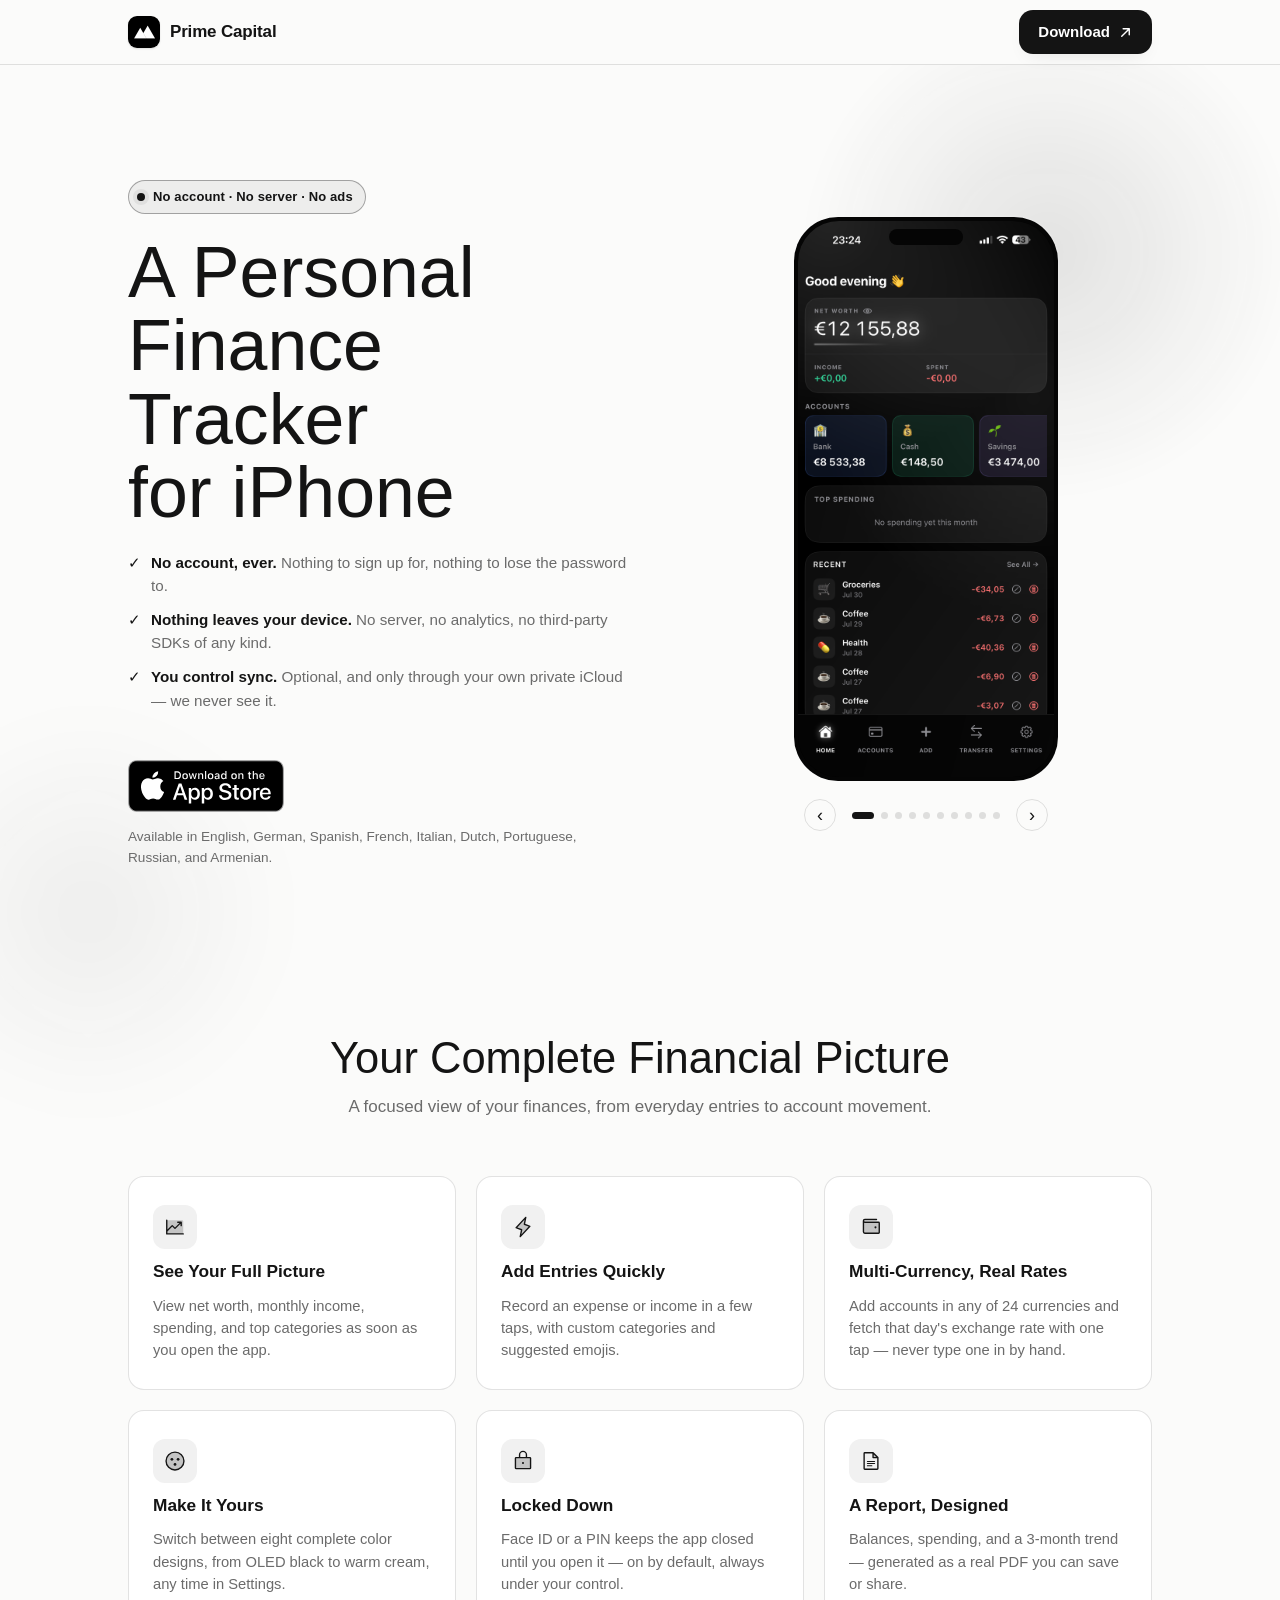
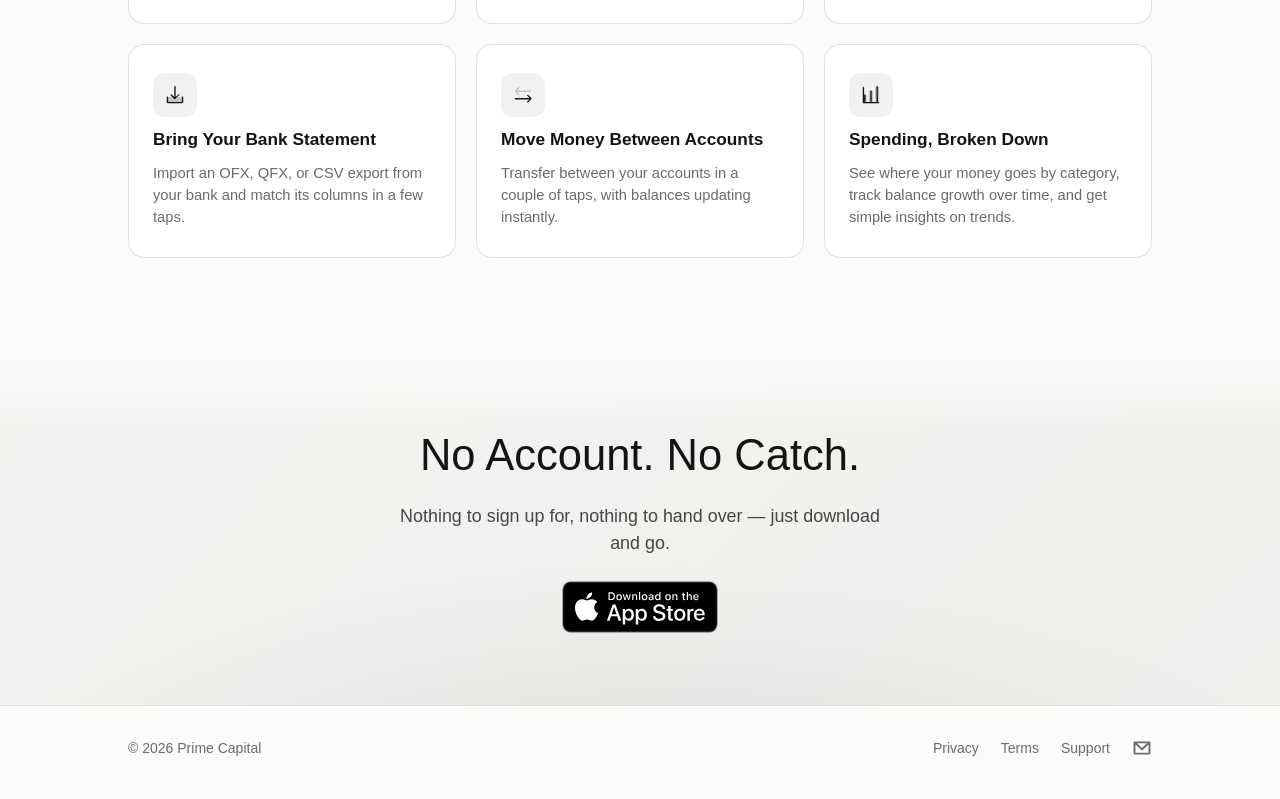
==== commit fe855faa: "Switch site to a light theme (white/off-white bg, near-black accent) -- flips every color token, not" ====
--- a/index.html
+++ b/index.html
@@ -62,7 +62,7 @@
   .alf-fgrid-phone .pc-phone-screen{border-radius:24px}
 }
 @media (prefers-reduced-motion:reduce){.alf-fgrid-card{transition:none}}
-</style><style>.alf-btn{border-radius:14px}html,body{background:#0a0a0a}.alf-cta{padding-block:0}.alf-cta>.alf-container{max-width:none;padding-inline:0}.alf-cta-panel{border-radius:0;background:linear-gradient(180deg, #0a0a0a 0%, transparent 20%),linear-gradient(135deg, var(--w-primary), color-mix(in srgb, var(--w-primary) 70%, var(--w-secondary)))}@media (max-width:760px){.alf-hero-glow{display:none}.alf-hero-copy .alf-badges{margin-bottom:28px}}</style></head><body class="antialiased"><div hidden=""><!--$--><!--/$--></div><div class="alf-site" style="--w-bg:#0a0a0a;--w-fg:#ffffff;--w-muted:#b7b7b7;--w-card:#141a17;--w-border:rgba(255, 255, 255, 0.14);--w-band:#1b1b1b;--w-accent:#c7c9cc;--w-primary:#0a0a0a;--w-primary-fg:#ffffff;--w-secondary:#1b1b1b;--w-secondary-fg:#ffffff;--w-accent-fg:#0a0a0a;--w-accent-soft:rgba(199, 201, 204, 0.16);--w-accent-glow:rgba(199, 201, 204, 0.35);--w-accent-line:rgba(199, 201, 204, 0.5);--w-shadow:0 30px 80px -30px rgba(0,0,0,0.8);--w-font-display:ui-serif, "New York", Georgia, "Times New Roman", serif;--w-font-body:-apple-system, BlinkMacSystemFont, "SF Pro Text", system-ui, sans-serif;--w-display-tracking:-0.01em;--w-display-weight:600;--w-radius:14px;color-scheme:dark" data-viewport="desktop" data-mode="public" data-theme="v1"><header class="alf-nav"><div class="alf-container alf-nav-inner"><span class="alf-brand"><img class="alf-logo" src="assets/img/v1-86ff3b4995f993732fca-9cfdf38b9eba223c.webp" alt=""/><span>Prime Capital</span></span><div class="alf-nav-actions"><a href="https://apps.apple.com/app/id6792149434" target="_blank" rel="noopener noreferrer" class="alf-btn alf-btn-primary"><span>Download</span><svg xmlns="http://www.w3.org/2000/svg" width="1em" height="1em" fill="currentColor" viewBox="0 0 256 256"><path d="M204,64V168a12,12,0,0,1-24,0V93L72.49,200.49a12,12,0,0,1-17-17L163,76H88a12,12,0,0,1,0-24H192A12,12,0,0,1,204,64Z"></path></svg></a></div></div></header><main><section id="hero" class="alf-hero" data-section="hero" style="order:0"><div class="alf-hero-glow" aria-hidden="true"></div><div class="alf-container alf-hero-grid"><div class="alf-hero-copy"><div class="alf-editable-shell" data-inline-kind="inline"><span class="alf-eyebrow alf-enter" style="--alf-delay:0ms">No account &middot; No server &middot; No ads</span></div><div class="alf-editable-shell" data-inline-kind="block"><h1 class="alf-display alf-h1 alf-enter" style="--alf-delay:80ms">A Personal Finance Tracker for iPhone</h1></div><div class="alf-editable-shell" data-inline-kind="block"><div class="alf-enter" style="--alf-delay:200ms"><ul style="list-style:none;margin:0 0 26px;padding:0;display:flex;flex-direction:column;gap:10px;max-width:34rem">
+</style><style>.alf-btn{border-radius:14px}html,body{background:#fbfbfa}.alf-cta{padding-block:0}.alf-cta>.alf-container{max-width:none;padding-inline:0}.alf-cta-panel{border-radius:0;background:linear-gradient(180deg, #fbfbfa 0%, transparent 20%),linear-gradient(135deg, var(--w-primary), color-mix(in srgb, var(--w-primary) 70%, var(--w-secondary)))}@media (max-width:760px){.alf-hero-glow{display:none}.alf-hero-copy .alf-badges{margin-bottom:28px}}</style></head><body class="antialiased"><div hidden=""><!--$--><!--/$--></div><div class="alf-site" style="--w-bg:#fbfbfa;--w-fg:#141414;--w-muted:#6b6b6b;--w-card:#ffffff;--w-border:rgba(20, 20, 20, 0.12);--w-band:#f0efec;--w-accent:#141414;--w-primary:#f3f3f1;--w-primary-fg:#141414;--w-secondary:#e8e7e3;--w-secondary-fg:#141414;--w-accent-fg:#ffffff;--w-accent-soft:rgba(20, 20, 20, 0.06);--w-accent-glow:rgba(20, 20, 20, 0.12);--w-accent-line:rgba(20, 20, 20, 0.35);--w-shadow:0 30px 80px -30px rgba(0,0,0,0.8);--w-font-display:ui-serif, "New York", Georgia, "Times New Roman", serif;--w-font-body:-apple-system, BlinkMacSystemFont, "SF Pro Text", system-ui, sans-serif;--w-display-tracking:-0.01em;--w-display-weight:600;--w-radius:14px;color-scheme:light" data-viewport="desktop" data-mode="public" data-theme="v1"><header class="alf-nav"><div class="alf-container alf-nav-inner"><span class="alf-brand"><img class="alf-logo" src="assets/img/v1-86ff3b4995f993732fca-9cfdf38b9eba223c.webp" alt=""/><span>Prime Capital</span></span><div class="alf-nav-actions"><a href="https://apps.apple.com/app/id6792149434" target="_blank" rel="noopener noreferrer" class="alf-btn alf-btn-primary"><span>Download</span><svg xmlns="http://www.w3.org/2000/svg" width="1em" height="1em" fill="currentColor" viewBox="0 0 256 256"><path d="M204,64V168a12,12,0,0,1-24,0V93L72.49,200.49a12,12,0,0,1-17-17L163,76H88a12,12,0,0,1,0-24H192A12,12,0,0,1,204,64Z"></path></svg></a></div></div></header><main><section id="hero" class="alf-hero" data-section="hero" style="order:0"><div class="alf-hero-glow" aria-hidden="true"></div><div class="alf-container alf-hero-grid"><div class="alf-hero-copy"><div class="alf-editable-shell" data-inline-kind="inline"><span class="alf-eyebrow alf-enter" style="--alf-delay:0ms">No account &middot; No server &middot; No ads</span></div><div class="alf-editable-shell" data-inline-kind="block"><h1 class="alf-display alf-h1 alf-enter" style="--alf-delay:80ms">A Personal Finance Tracker for iPhone</h1></div><div class="alf-editable-shell" data-inline-kind="block"><div class="alf-enter" style="--alf-delay:200ms"><ul style="list-style:none;margin:0 0 26px;padding:0;display:flex;flex-direction:column;gap:10px;max-width:34rem">
 <li style="display:flex;gap:10px;align-items:flex-start;font-size:.95rem;color:var(--w-muted)"><span aria-hidden="true" style="color:var(--w-accent);flex:none">&#10003;</span><span><b style="color:var(--w-fg);font-weight:600">No account, ever.</b> Nothing to sign up for, nothing to lose the password to.</span></li>
 <li style="display:flex;gap:10px;align-items:flex-start;font-size:.95rem;color:var(--w-muted)"><span aria-hidden="true" style="color:var(--w-accent);flex:none">&#10003;</span><span><b style="color:var(--w-fg);font-weight:600">Nothing leaves your device.</b> No server, no analytics, no third-party SDKs of any kind.</span></li>
 <li style="display:flex;gap:10px;align-items:flex-start;font-size:.95rem;color:var(--w-muted)"><span aria-hidden="true" style="color:var(--w-accent);flex:none">&#10003;</span><span><b style="color:var(--w-fg);font-weight:600">You control sync.</b> Optional, and only through your own private iCloud &mdash; we never see it.</span></li>
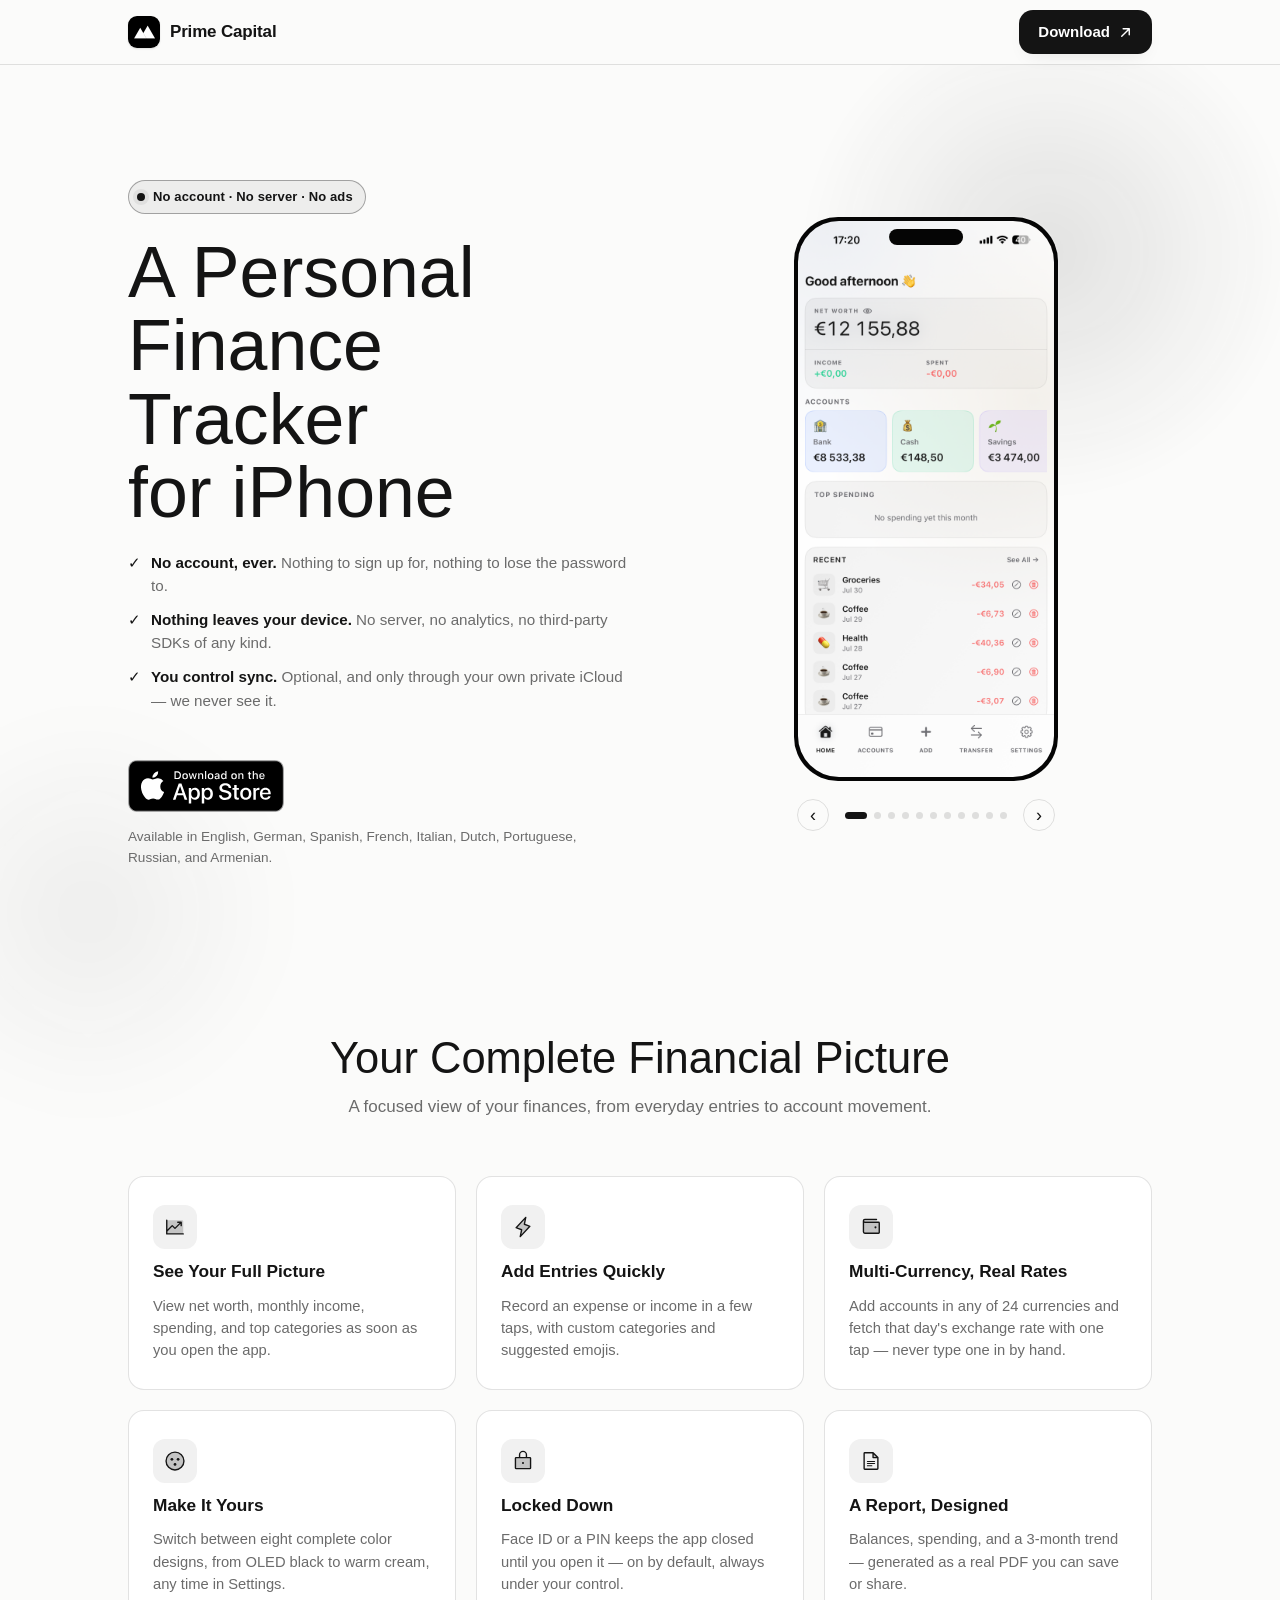
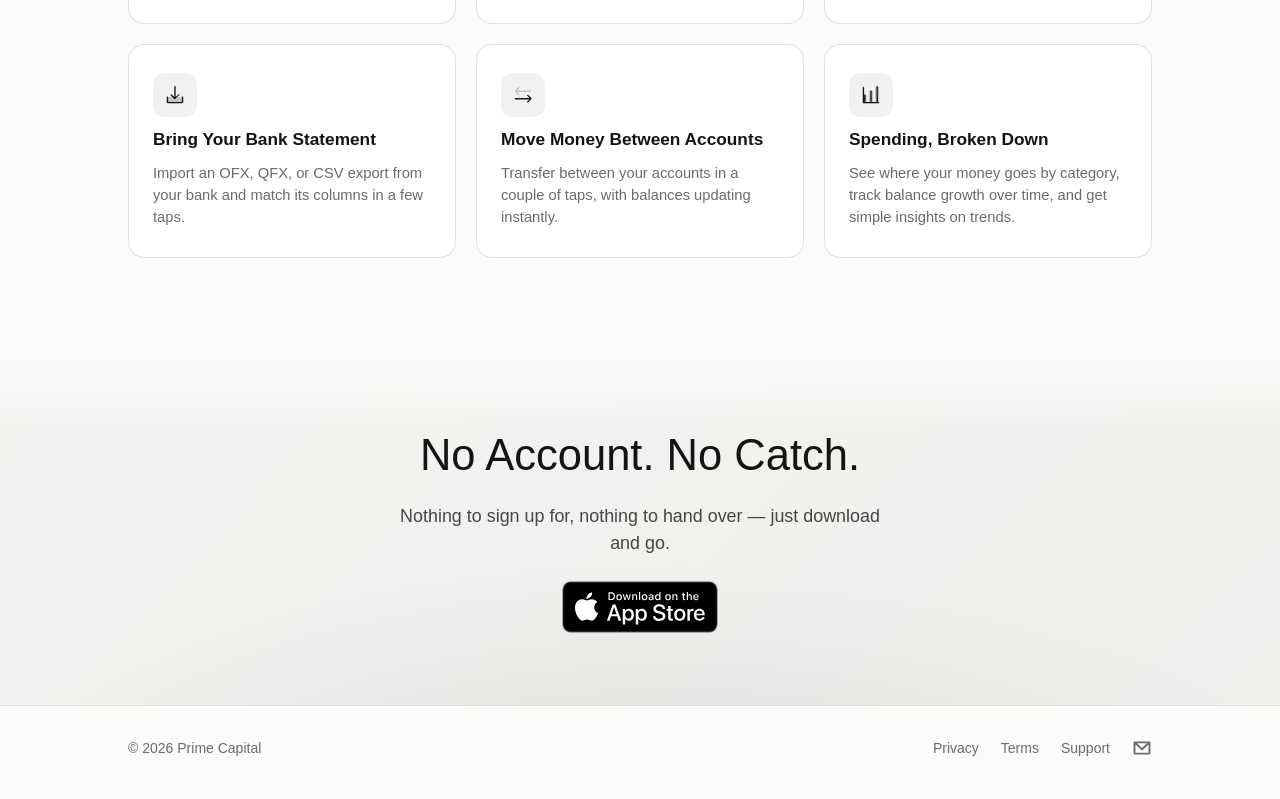
==== commit 2014dce2: "Add Statistics to the hero's rotating carousel too -- now 11 screenshots there, matching the feature" ====
--- a/index.html
+++ b/index.html
@@ -66,7 +66,7 @@
 <li style="display:flex;gap:10px;align-items:flex-start;font-size:.95rem;color:var(--w-muted)"><span aria-hidden="true" style="color:var(--w-accent);flex:none">&#10003;</span><span><b style="color:var(--w-fg);font-weight:600">No account, ever.</b> Nothing to sign up for, nothing to lose the password to.</span></li>
 <li style="display:flex;gap:10px;align-items:flex-start;font-size:.95rem;color:var(--w-muted)"><span aria-hidden="true" style="color:var(--w-accent);flex:none">&#10003;</span><span><b style="color:var(--w-fg);font-weight:600">Nothing leaves your device.</b> No server, no analytics, no third-party SDKs of any kind.</span></li>
 <li style="display:flex;gap:10px;align-items:flex-start;font-size:.95rem;color:var(--w-muted)"><span aria-hidden="true" style="color:var(--w-accent);flex:none">&#10003;</span><span><b style="color:var(--w-fg);font-weight:600">You control sync.</b> Optional, and only through your own private iCloud &mdash; we never see it.</span></li>
-</ul></div></div><div class="alf-enter" style="--alf-delay:240ms"><div class="alf-badges"><a class="alf-badge" href="https://apps.apple.com/app/id6792149434" target="_blank" rel="noopener noreferrer"><img src="assets/img/app-store-badge.svg" alt="Download on the App Store" draggable="false"/></a></div><p style="margin:14px 0 0;font-size:.85rem;color:var(--w-muted)">Available in English, German, Spanish, French, Italian, Dutch, Portuguese, Russian, and Armenian.</p></div></div><div class="alf-hero-visual alf-enter " style="--alf-delay:120ms"><div class="pc-phone"><div class="pc-phone-frame"><div class="pc-phone-notch"></div><div class="pc-phone-screen"><img src="assets/img/shot-dashboard.webp" alt="Dashboard: net worth, accounts, and recent activity" class="pc-phone-shot is-active" loading="eager"/><img src="assets/img/shot-accounts.webp" alt="Accounts screen with income, expenses, and transaction counts" class="pc-phone-shot" loading="lazy"/><img src="assets/img/shot-transfer.webp" alt="Transfer screen moving funds between accounts" class="pc-phone-shot" loading="lazy"/><img src="assets/img/shot-add-expense.webp" alt="Add a new expense with account and category picker" class="pc-phone-shot" loading="lazy"/><img src="assets/img/shot-settings.webp" alt="Settings: currency, categories, appearance, and security" class="pc-phone-shot" loading="lazy"/><img src="assets/img/feature-currency.webp" alt="Multi-currency account with a live exchange rate" class="pc-phone-shot" loading="lazy"/><img src="assets/img/feature-design.webp" alt="Appearance settings with the color theme picker" class="pc-phone-shot" loading="lazy"/><img src="assets/img/feature-lockscreen.webp" alt="Face ID / PIN lock screen" class="pc-phone-shot" loading="lazy"/><img src="assets/img/feature-reports.webp" alt="Generated PDF financial report" class="pc-phone-shot" loading="lazy"/><img src="assets/img/feature-import.webp" alt="Importing a bank statement" class="pc-phone-shot" loading="lazy"/></div></div><div class="pc-phone-controls"><button type="button" class="pc-phone-arrow" data-dir="-1" aria-label="Previous screenshot">&#8249;</button><div class="pc-phone-dots"><button type="button" class="pc-phone-dot is-active" aria-label="Show screenshot 1" data-idx="0"></button><button type="button" class="pc-phone-dot" aria-label="Show screenshot 2" data-idx="1"></button><button type="button" class="pc-phone-dot" aria-label="Show screenshot 3" data-idx="2"></button><button type="button" class="pc-phone-dot" aria-label="Show screenshot 4" data-idx="3"></button><button type="button" class="pc-phone-dot" aria-label="Show screenshot 5" data-idx="4"></button><button type="button" class="pc-phone-dot" aria-label="Show screenshot 6" data-idx="5"></button><button type="button" class="pc-phone-dot" aria-label="Show screenshot 7" data-idx="6"></button><button type="button" class="pc-phone-dot" aria-label="Show screenshot 8" data-idx="7"></button><button type="button" class="pc-phone-dot" aria-label="Show screenshot 9" data-idx="8"></button><button type="button" class="pc-phone-dot" aria-label="Show screenshot 10" data-idx="9"></button></div><button type="button" class="pc-phone-arrow" data-dir="1" aria-label="Next screenshot">&#8250;</button></div></div></div></div></section><section id="features" class="alf-features" data-section="features" style="order:1"><div class="alf-container"><div class="alf-reveal alf-section-head" style="--alf-delay:0ms"><div class="alf-editable-shell" data-inline-kind="block"><h2 class="alf-display alf-h2">Your Complete Financial Picture</h2></div><div class="alf-editable-shell" data-inline-kind="block"><p>A focused view of your finances, from everyday entries to account movement.</p></div></div><div class="alf-fgrid-phone"><div class="pc-phone"><div class="pc-phone-frame"><div class="pc-phone-notch"></div><div class="pc-phone-screen"><img src="assets/img/shot-dashboard.webp" alt="Dashboard" class="pc-phone-shot is-active" loading="lazy"/><img src="assets/img/shot-add-expense.webp" alt="Add a transaction" class="pc-phone-shot" loading="lazy"/><img src="assets/img/feature-currency.webp" alt="Currency and live rate" class="pc-phone-shot" loading="lazy"/><img src="assets/img/feature-design.webp" alt="Appearance and themes" class="pc-phone-shot" loading="lazy"/><img src="assets/img/feature-lockscreen.webp" alt="Lock screen" class="pc-phone-shot" loading="lazy"/><img src="assets/img/feature-reports.webp" alt="PDF report" class="pc-phone-shot" loading="lazy"/><img src="assets/img/feature-import.webp" alt="Import a statement" class="pc-phone-shot" loading="lazy"/><img src="assets/img/shot-transfer.webp" alt="Transfer" class="pc-phone-shot" loading="lazy"/><img src="assets/img/shot-statistics.webp" alt="Statistics" class="pc-phone-shot" loading="lazy"/></div></div></div></div><div class="alf-fgrid"><div class="alf-fgrid-card is-active"><div class="alf-fgrid-icon"><svg xmlns="http://www.w3.org/2000/svg" viewBox="0 0 256 256" fill="currentColor"><path d="M224,64V208H32V48H208A16,16,0,0,1,224,64Z" opacity="0.2"></path><path d="M232,208a8,8,0,0,1-8,8H32a8,8,0,0,1-8-8V48a8,8,0,0,1,16,0V156.69l50.34-50.35a8,8,0,0,1,11.32,0L128,132.69,180.69,80H160a8,8,0,0,1,0-16h40a8,8,0,0,1,8,8v40a8,8,0,0,1-16,0V91.31l-58.34,58.35a8,8,0,0,1-11.32,0L96,123.31l-56,56V200H224A8,8,0,0,1,232,208Z"></path></svg></div><h3 class="alf-display">See Your Full Picture</h3><p>View net worth, monthly income, spending, and top categories as soon as you open the app.</p></div><div class="alf-fgrid-card"><div class="alf-fgrid-icon"><svg xmlns="http://www.w3.org/2000/svg" viewBox="0 0 256 256" fill="currentColor"><path d="M96,240l16-80L48,136,160,16,144,96l64,24Z" opacity="0.2"></path><path d="M215.79,118.17a8,8,0,0,0-5-5.66L153.18,90.9l14.66-73.33a8,8,0,0,0-13.69-7l-112,120a8,8,0,0,0,3,13l57.63,21.61L88.16,238.43a8,8,0,0,0,13.69,7l112-120A8,8,0,0,0,215.79,118.17ZM109.37,214l10.47-52.38a8,8,0,0,0-5-9.06L62,132.71l84.62-90.66L136.16,94.43a8,8,0,0,0,5,9.06l52.8,19.8Z"></path></svg></div><h3 class="alf-display">Add Entries Quickly</h3><p>Record an expense or income in a few taps, with custom categories and suggested emojis.</p></div><div class="alf-fgrid-card"><div class="alf-fgrid-icon"><svg xmlns="http://www.w3.org/2000/svg" viewBox="0 0 256 256" fill="currentColor"><path d="M224,80V192a8,8,0,0,1-8,8H56a16,16,0,0,1-16-16V56A16,16,0,0,0,56,72H216A8,8,0,0,1,224,80Z" opacity="0.2"></path><path d="M216,64H56a8,8,0,0,1,0-16H192a8,8,0,0,0,0-16H56A24,24,0,0,0,32,56V184a24,24,0,0,0,24,24H216a16,16,0,0,0,16-16V80A16,16,0,0,0,216,64Zm0,128H56a8,8,0,0,1-8-8V78.63A23.84,23.84,0,0,0,56,80H216Zm-48-60a12,12,0,1,1,12,12A12,12,0,0,1,168,132Z"></path></svg></div><h3 class="alf-display">Multi-Currency, Real Rates</h3><p>Add accounts in any of 24 currencies and fetch that day's exchange rate with one tap — never type one in by hand.</p></div><div class="alf-fgrid-card"><div class="alf-fgrid-icon"><svg xmlns="http://www.w3.org/2000/svg" viewBox="0 0 256 256" fill="currentColor"><path d="M128,24a104,104,0,1,0,104,104A104.12,104.12,0,0,0,128,24Z" opacity="0.2"></path><path d="M128,16A112,112,0,1,0,240,128,112.13,112.13,0,0,0,128,16Zm0,208a96,96,0,1,1,96-96A96.11,96.11,0,0,1,128,224Z"></path><circle cx="92" cy="108" r="16"></circle><circle cx="164" cy="108" r="16"></circle><circle cx="128" cy="168" r="16"></circle></svg></div><h3 class="alf-display">Make It Yours</h3><p>Switch between eight complete color designs, from OLED black to warm cream, any time in Settings.</p></div><div class="alf-fgrid-card"><div class="alf-fgrid-icon"><svg xmlns="http://www.w3.org/2000/svg" viewBox="0 0 256 256" fill="currentColor"><path d="M216,96V208a8,8,0,0,1-8,8H48a8,8,0,0,1-8-8V96a8,8,0,0,1,8-8H208A8,8,0,0,1,216,96Z" opacity="0.2"></path><path d="M208,80H176V56a48,48,0,0,0-96,0V80H48A16,16,0,0,0,32,96V208a16,16,0,0,0,16,16H208a16,16,0,0,0,16-16V96A16,16,0,0,0,208,80ZM96,56a32,32,0,0,1,64,0V80H96ZM208,208H48V96H208V208Zm-68-56a12,12,0,1,1-12-12A12,12,0,0,1,140,152Z"></path></svg></div><h3 class="alf-display">Locked Down</h3><p>Face ID or a PIN keeps the app closed until you open it — on by default, always under your control.</p></div><div class="alf-fgrid-card"><div class="alf-fgrid-icon"><svg xmlns="http://www.w3.org/2000/svg" viewBox="0 0 256 256" fill="currentColor"><path d="M200,88H152V40Z" opacity="0.2"></path><path d="M213.66,82.34l-56-56A8,8,0,0,0,152,24H56A16,16,0,0,0,40,40V216a16,16,0,0,0,16,16H200a16,16,0,0,0,16-16V88A8,8,0,0,0,213.66,82.34ZM160,51.31,188.69,80H160ZM200,216H56V40h88V88a8,8,0,0,0,8,8h48Z"></path><rect x="80" y="128" width="96" height="12" rx="6"></rect><rect x="80" y="152" width="96" height="12" rx="6"></rect><rect x="80" y="176" width="64" height="12" rx="6"></rect></svg></div><h3 class="alf-display">A Report, Designed</h3><p>Balances, spending, and a 3-month trend — generated as a real PDF you can save or share.</p></div><div class="alf-fgrid-card"><div class="alf-fgrid-icon"><svg xmlns="http://www.w3.org/2000/svg" viewBox="0 0 256 256" fill="currentColor"><rect x="40" y="152" width="176" height="64" rx="12" opacity="0.2"></rect><path d="M224,152v56a16,16,0,0,1-16,16H48a16,16,0,0,1-16-16V152a8,8,0,0,1,16,0v56H208V152a8,8,0,0,1,16,0Z"></path><path d="M170.34,133.66l-40,40a8,8,0,0,1-11.32,0l-40-40a8,8,0,0,1,11.32-11.32L120,152V32a8,8,0,0,1,16,0V152l29.66-29.66a8,8,0,0,1,11.32,11.32Z"></path></svg></div><h3 class="alf-display">Bring Your Bank Statement</h3><p>Import an OFX, QFX, or CSV export from your bank and match its columns in a few taps.</p></div><div class="alf-fgrid-card"><div class="alf-fgrid-icon"><svg xmlns="http://www.w3.org/2000/svg" viewBox="0 0 256 256" fill="currentColor"><path d="M224,84a8,8,0,0,1-8,8H59.31l26.35,26.34a8,8,0,0,1-11.32,11.32l-40-40a8,8,0,0,1,0-11.32l40-40a8,8,0,0,1,11.32,11.32L59.31,76H216A8,8,0,0,1,224,84Z" opacity="0.2"></path><path d="M228.69,172l-40,40a8,8,0,0,1-11.32-11.32L203.31,180H40a8,8,0,0,1,0-16H203.31l-25.94-25.94a8,8,0,0,1,11.32-11.32l40,40A8,8,0,0,1,228.69,172Z"></path></svg></div><h3 class="alf-display">Move Money Between Accounts</h3><p>Transfer between your accounts in a couple of taps, with balances updating instantly.</p></div><div class="alf-fgrid-card"><div class="alf-fgrid-icon"><svg xmlns="http://www.w3.org/2000/svg" viewBox="0 0 256 256" fill="currentColor"><rect x="32" y="128" width="48" height="96" rx="8" opacity="0.2"></rect><rect x="104" y="80" width="48" height="144" rx="8" opacity="0.2"></rect><rect x="176" y="32" width="48" height="192" rx="8" opacity="0.2"></rect><path d="M224,216a8,8,0,0,1-8,8H40a8,8,0,0,1-8-8V40a8,8,0,0,1,16,0V208H216A8,8,0,0,1,224,216Z"></path><path d="M56,208a8,8,0,0,1-8-8V128a8,8,0,0,1,16,0v72A8,8,0,0,1,56,208Z"></path><path d="M128,208a8,8,0,0,1-8-8V80a8,8,0,0,1,16,0v120A8,8,0,0,1,128,208Z"></path><path d="M200,208a8,8,0,0,1-8-8V32a8,8,0,0,1,16,0v168A8,8,0,0,1,200,208Z"></path></svg></div><h3 class="alf-display">Spending, Broken Down</h3><p>See where your money goes by category, track balance growth over time, and get simple insights on trends.</p></div></div></div></section><section id="cta" class="alf-cta" data-section="cta" style="order:3"><div class="alf-container"><div class="alf-reveal alf-cta-panel" style="--alf-delay:0ms"><div class="alf-editable-shell" data-inline-kind="block"><h2 class="alf-display alf-h2">No Account. No Catch.</h2></div><div class="alf-editable-shell" data-inline-kind="block"><p class="alf-lede">Nothing to sign up for, nothing to hand over &mdash; just download and go.</p></div><div class="alf-badges"><a class="alf-badge" href="https://apps.apple.com/app/id6792149434" target="_blank" rel="noopener noreferrer"><img src="assets/img/app-store-badge.svg" alt="Download on the App Store" draggable="false"/></a></div></div></div></section></main><footer class="alf-footer"><div class="alf-container alf-footer-inner"><div>© <!-- -->2026<!-- --> <!-- -->Prime Capital</div><ul class="alf-footer-links"><li><a href="privacy/">Privacy</a></li><li><a href="terms/">Terms</a></li><li><a href="support/">Support</a></li><li><a href="mailto:surenegian00@gmail.com"><span class="alf-sr-only">Email</span><svg xmlns="http://www.w3.org/2000/svg" width="1em" height="1em" fill="currentColor" viewBox="0 0 256 256" aria-hidden="true"><path d="M224,44H32A12,12,0,0,0,20,56V192a20,20,0,0,0,20,20H216a20,20,0,0,0,20-20V56A12,12,0,0,0,224,44ZM193.15,68,128,127.72,62.85,68ZM44,188V83.28l75.89,69.57a12,12,0,0,0,16.22,0L212,83.28V188Z"></path></svg></a></li></ul></div></footer></div><!--$--><!--/$--><div data-rht-toaster="" style="position:fixed;z-index:9999;top:16px;left:16px;right:16px;bottom:16px;pointer-events:none"></div><script>
+</ul></div></div><div class="alf-enter" style="--alf-delay:240ms"><div class="alf-badges"><a class="alf-badge" href="https://apps.apple.com/app/id6792149434" target="_blank" rel="noopener noreferrer"><img src="assets/img/app-store-badge.svg" alt="Download on the App Store" draggable="false"/></a></div><p style="margin:14px 0 0;font-size:.85rem;color:var(--w-muted)">Available in English, German, Spanish, French, Italian, Dutch, Portuguese, Russian, and Armenian.</p></div></div><div class="alf-hero-visual alf-enter " style="--alf-delay:120ms"><div class="pc-phone"><div class="pc-phone-frame"><div class="pc-phone-notch"></div><div class="pc-phone-screen"><img src="assets/img/shot-dashboard.webp" alt="Dashboard: net worth, accounts, and recent activity" class="pc-phone-shot is-active" loading="eager"/><img src="assets/img/shot-accounts.webp" alt="Accounts screen with income, expenses, and transaction counts" class="pc-phone-shot" loading="lazy"/><img src="assets/img/shot-transfer.webp" alt="Transfer screen moving funds between accounts" class="pc-phone-shot" loading="lazy"/><img src="assets/img/shot-add-expense.webp" alt="Add a new expense with account and category picker" class="pc-phone-shot" loading="lazy"/><img src="assets/img/shot-settings.webp" alt="Settings: currency, categories, appearance, and security" class="pc-phone-shot" loading="lazy"/><img src="assets/img/feature-currency.webp" alt="Multi-currency account with a live exchange rate" class="pc-phone-shot" loading="lazy"/><img src="assets/img/feature-design.webp" alt="Appearance settings with the color theme picker" class="pc-phone-shot" loading="lazy"/><img src="assets/img/feature-lockscreen.webp" alt="Face ID / PIN lock screen" class="pc-phone-shot" loading="lazy"/><img src="assets/img/feature-reports.webp" alt="Generated PDF financial report" class="pc-phone-shot" loading="lazy"/><img src="assets/img/feature-import.webp" alt="Importing a bank statement" class="pc-phone-shot" loading="lazy"/><img src="assets/img/shot-statistics.webp" alt="Statistics: spending by category and balance growth" class="pc-phone-shot" loading="lazy"/></div></div><div class="pc-phone-controls"><button type="button" class="pc-phone-arrow" data-dir="-1" aria-label="Previous screenshot">&#8249;</button><div class="pc-phone-dots"><button type="button" class="pc-phone-dot is-active" aria-label="Show screenshot 1" data-idx="0"></button><button type="button" class="pc-phone-dot" aria-label="Show screenshot 2" data-idx="1"></button><button type="button" class="pc-phone-dot" aria-label="Show screenshot 3" data-idx="2"></button><button type="button" class="pc-phone-dot" aria-label="Show screenshot 4" data-idx="3"></button><button type="button" class="pc-phone-dot" aria-label="Show screenshot 5" data-idx="4"></button><button type="button" class="pc-phone-dot" aria-label="Show screenshot 6" data-idx="5"></button><button type="button" class="pc-phone-dot" aria-label="Show screenshot 7" data-idx="6"></button><button type="button" class="pc-phone-dot" aria-label="Show screenshot 8" data-idx="7"></button><button type="button" class="pc-phone-dot" aria-label="Show screenshot 9" data-idx="8"></button><button type="button" class="pc-phone-dot" aria-label="Show screenshot 10" data-idx="9"></button><button type="button" class="pc-phone-dot" aria-label="Show screenshot 11" data-idx="10"></button></div><button type="button" class="pc-phone-arrow" data-dir="1" aria-label="Next screenshot">&#8250;</button></div></div></div></div></section><section id="features" class="alf-features" data-section="features" style="order:1"><div class="alf-container"><div class="alf-reveal alf-section-head" style="--alf-delay:0ms"><div class="alf-editable-shell" data-inline-kind="block"><h2 class="alf-display alf-h2">Your Complete Financial Picture</h2></div><div class="alf-editable-shell" data-inline-kind="block"><p>A focused view of your finances, from everyday entries to account movement.</p></div></div><div class="alf-fgrid-phone"><div class="pc-phone"><div class="pc-phone-frame"><div class="pc-phone-notch"></div><div class="pc-phone-screen"><img src="assets/img/shot-dashboard.webp" alt="Dashboard" class="pc-phone-shot is-active" loading="lazy"/><img src="assets/img/shot-add-expense.webp" alt="Add a transaction" class="pc-phone-shot" loading="lazy"/><img src="assets/img/feature-currency.webp" alt="Currency and live rate" class="pc-phone-shot" loading="lazy"/><img src="assets/img/feature-design.webp" alt="Appearance and themes" class="pc-phone-shot" loading="lazy"/><img src="assets/img/feature-lockscreen.webp" alt="Lock screen" class="pc-phone-shot" loading="lazy"/><img src="assets/img/feature-reports.webp" alt="PDF report" class="pc-phone-shot" loading="lazy"/><img src="assets/img/feature-import.webp" alt="Import a statement" class="pc-phone-shot" loading="lazy"/><img src="assets/img/shot-transfer.webp" alt="Transfer" class="pc-phone-shot" loading="lazy"/><img src="assets/img/shot-statistics.webp" alt="Statistics" class="pc-phone-shot" loading="lazy"/></div></div></div></div><div class="alf-fgrid"><div class="alf-fgrid-card is-active"><div class="alf-fgrid-icon"><svg xmlns="http://www.w3.org/2000/svg" viewBox="0 0 256 256" fill="currentColor"><path d="M224,64V208H32V48H208A16,16,0,0,1,224,64Z" opacity="0.2"></path><path d="M232,208a8,8,0,0,1-8,8H32a8,8,0,0,1-8-8V48a8,8,0,0,1,16,0V156.69l50.34-50.35a8,8,0,0,1,11.32,0L128,132.69,180.69,80H160a8,8,0,0,1,0-16h40a8,8,0,0,1,8,8v40a8,8,0,0,1-16,0V91.31l-58.34,58.35a8,8,0,0,1-11.32,0L96,123.31l-56,56V200H224A8,8,0,0,1,232,208Z"></path></svg></div><h3 class="alf-display">See Your Full Picture</h3><p>View net worth, monthly income, spending, and top categories as soon as you open the app.</p></div><div class="alf-fgrid-card"><div class="alf-fgrid-icon"><svg xmlns="http://www.w3.org/2000/svg" viewBox="0 0 256 256" fill="currentColor"><path d="M96,240l16-80L48,136,160,16,144,96l64,24Z" opacity="0.2"></path><path d="M215.79,118.17a8,8,0,0,0-5-5.66L153.18,90.9l14.66-73.33a8,8,0,0,0-13.69-7l-112,120a8,8,0,0,0,3,13l57.63,21.61L88.16,238.43a8,8,0,0,0,13.69,7l112-120A8,8,0,0,0,215.79,118.17ZM109.37,214l10.47-52.38a8,8,0,0,0-5-9.06L62,132.71l84.62-90.66L136.16,94.43a8,8,0,0,0,5,9.06l52.8,19.8Z"></path></svg></div><h3 class="alf-display">Add Entries Quickly</h3><p>Record an expense or income in a few taps, with custom categories and suggested emojis.</p></div><div class="alf-fgrid-card"><div class="alf-fgrid-icon"><svg xmlns="http://www.w3.org/2000/svg" viewBox="0 0 256 256" fill="currentColor"><path d="M224,80V192a8,8,0,0,1-8,8H56a16,16,0,0,1-16-16V56A16,16,0,0,0,56,72H216A8,8,0,0,1,224,80Z" opacity="0.2"></path><path d="M216,64H56a8,8,0,0,1,0-16H192a8,8,0,0,0,0-16H56A24,24,0,0,0,32,56V184a24,24,0,0,0,24,24H216a16,16,0,0,0,16-16V80A16,16,0,0,0,216,64Zm0,128H56a8,8,0,0,1-8-8V78.63A23.84,23.84,0,0,0,56,80H216Zm-48-60a12,12,0,1,1,12,12A12,12,0,0,1,168,132Z"></path></svg></div><h3 class="alf-display">Multi-Currency, Real Rates</h3><p>Add accounts in any of 24 currencies and fetch that day's exchange rate with one tap — never type one in by hand.</p></div><div class="alf-fgrid-card"><div class="alf-fgrid-icon"><svg xmlns="http://www.w3.org/2000/svg" viewBox="0 0 256 256" fill="currentColor"><path d="M128,24a104,104,0,1,0,104,104A104.12,104.12,0,0,0,128,24Z" opacity="0.2"></path><path d="M128,16A112,112,0,1,0,240,128,112.13,112.13,0,0,0,128,16Zm0,208a96,96,0,1,1,96-96A96.11,96.11,0,0,1,128,224Z"></path><circle cx="92" cy="108" r="16"></circle><circle cx="164" cy="108" r="16"></circle><circle cx="128" cy="168" r="16"></circle></svg></div><h3 class="alf-display">Make It Yours</h3><p>Switch between eight complete color designs, from OLED black to warm cream, any time in Settings.</p></div><div class="alf-fgrid-card"><div class="alf-fgrid-icon"><svg xmlns="http://www.w3.org/2000/svg" viewBox="0 0 256 256" fill="currentColor"><path d="M216,96V208a8,8,0,0,1-8,8H48a8,8,0,0,1-8-8V96a8,8,0,0,1,8-8H208A8,8,0,0,1,216,96Z" opacity="0.2"></path><path d="M208,80H176V56a48,48,0,0,0-96,0V80H48A16,16,0,0,0,32,96V208a16,16,0,0,0,16,16H208a16,16,0,0,0,16-16V96A16,16,0,0,0,208,80ZM96,56a32,32,0,0,1,64,0V80H96ZM208,208H48V96H208V208Zm-68-56a12,12,0,1,1-12-12A12,12,0,0,1,140,152Z"></path></svg></div><h3 class="alf-display">Locked Down</h3><p>Face ID or a PIN keeps the app closed until you open it — on by default, always under your control.</p></div><div class="alf-fgrid-card"><div class="alf-fgrid-icon"><svg xmlns="http://www.w3.org/2000/svg" viewBox="0 0 256 256" fill="currentColor"><path d="M200,88H152V40Z" opacity="0.2"></path><path d="M213.66,82.34l-56-56A8,8,0,0,0,152,24H56A16,16,0,0,0,40,40V216a16,16,0,0,0,16,16H200a16,16,0,0,0,16-16V88A8,8,0,0,0,213.66,82.34ZM160,51.31,188.69,80H160ZM200,216H56V40h88V88a8,8,0,0,0,8,8h48Z"></path><rect x="80" y="128" width="96" height="12" rx="6"></rect><rect x="80" y="152" width="96" height="12" rx="6"></rect><rect x="80" y="176" width="64" height="12" rx="6"></rect></svg></div><h3 class="alf-display">A Report, Designed</h3><p>Balances, spending, and a 3-month trend — generated as a real PDF you can save or share.</p></div><div class="alf-fgrid-card"><div class="alf-fgrid-icon"><svg xmlns="http://www.w3.org/2000/svg" viewBox="0 0 256 256" fill="currentColor"><rect x="40" y="152" width="176" height="64" rx="12" opacity="0.2"></rect><path d="M224,152v56a16,16,0,0,1-16,16H48a16,16,0,0,1-16-16V152a8,8,0,0,1,16,0v56H208V152a8,8,0,0,1,16,0Z"></path><path d="M170.34,133.66l-40,40a8,8,0,0,1-11.32,0l-40-40a8,8,0,0,1,11.32-11.32L120,152V32a8,8,0,0,1,16,0V152l29.66-29.66a8,8,0,0,1,11.32,11.32Z"></path></svg></div><h3 class="alf-display">Bring Your Bank Statement</h3><p>Import an OFX, QFX, or CSV export from your bank and match its columns in a few taps.</p></div><div class="alf-fgrid-card"><div class="alf-fgrid-icon"><svg xmlns="http://www.w3.org/2000/svg" viewBox="0 0 256 256" fill="currentColor"><path d="M224,84a8,8,0,0,1-8,8H59.31l26.35,26.34a8,8,0,0,1-11.32,11.32l-40-40a8,8,0,0,1,0-11.32l40-40a8,8,0,0,1,11.32,11.32L59.31,76H216A8,8,0,0,1,224,84Z" opacity="0.2"></path><path d="M228.69,172l-40,40a8,8,0,0,1-11.32-11.32L203.31,180H40a8,8,0,0,1,0-16H203.31l-25.94-25.94a8,8,0,0,1,11.32-11.32l40,40A8,8,0,0,1,228.69,172Z"></path></svg></div><h3 class="alf-display">Move Money Between Accounts</h3><p>Transfer between your accounts in a couple of taps, with balances updating instantly.</p></div><div class="alf-fgrid-card"><div class="alf-fgrid-icon"><svg xmlns="http://www.w3.org/2000/svg" viewBox="0 0 256 256" fill="currentColor"><rect x="32" y="128" width="48" height="96" rx="8" opacity="0.2"></rect><rect x="104" y="80" width="48" height="144" rx="8" opacity="0.2"></rect><rect x="176" y="32" width="48" height="192" rx="8" opacity="0.2"></rect><path d="M224,216a8,8,0,0,1-8,8H40a8,8,0,0,1-8-8V40a8,8,0,0,1,16,0V208H216A8,8,0,0,1,224,216Z"></path><path d="M56,208a8,8,0,0,1-8-8V128a8,8,0,0,1,16,0v72A8,8,0,0,1,56,208Z"></path><path d="M128,208a8,8,0,0,1-8-8V80a8,8,0,0,1,16,0v120A8,8,0,0,1,128,208Z"></path><path d="M200,208a8,8,0,0,1-8-8V32a8,8,0,0,1,16,0v168A8,8,0,0,1,200,208Z"></path></svg></div><h3 class="alf-display">Spending, Broken Down</h3><p>See where your money goes by category, track balance growth over time, and get simple insights on trends.</p></div></div></div></section><section id="cta" class="alf-cta" data-section="cta" style="order:3"><div class="alf-container"><div class="alf-reveal alf-cta-panel" style="--alf-delay:0ms"><div class="alf-editable-shell" data-inline-kind="block"><h2 class="alf-display alf-h2">No Account. No Catch.</h2></div><div class="alf-editable-shell" data-inline-kind="block"><p class="alf-lede">Nothing to sign up for, nothing to hand over &mdash; just download and go.</p></div><div class="alf-badges"><a class="alf-badge" href="https://apps.apple.com/app/id6792149434" target="_blank" rel="noopener noreferrer"><img src="assets/img/app-store-badge.svg" alt="Download on the App Store" draggable="false"/></a></div></div></div></section></main><footer class="alf-footer"><div class="alf-container alf-footer-inner"><div>© <!-- -->2026<!-- --> <!-- -->Prime Capital</div><ul class="alf-footer-links"><li><a href="privacy/">Privacy</a></li><li><a href="terms/">Terms</a></li><li><a href="support/">Support</a></li><li><a href="mailto:surenegian00@gmail.com"><span class="alf-sr-only">Email</span><svg xmlns="http://www.w3.org/2000/svg" width="1em" height="1em" fill="currentColor" viewBox="0 0 256 256" aria-hidden="true"><path d="M224,44H32A12,12,0,0,0,20,56V192a20,20,0,0,0,20,20H216a20,20,0,0,0,20-20V56A12,12,0,0,0,224,44ZM193.15,68,128,127.72,62.85,68ZM44,188V83.28l75.89,69.57a12,12,0,0,0,16.22,0L212,83.28V188Z"></path></svg></a></li></ul></div></footer></div><!--$--><!--/$--><div data-rht-toaster="" style="position:fixed;z-index:9999;top:16px;left:16px;right:16px;bottom:16px;pointer-events:none"></div><script>
 (function(){
   var phone = document.querySelector('.pc-phone');
   if (!phone) return;
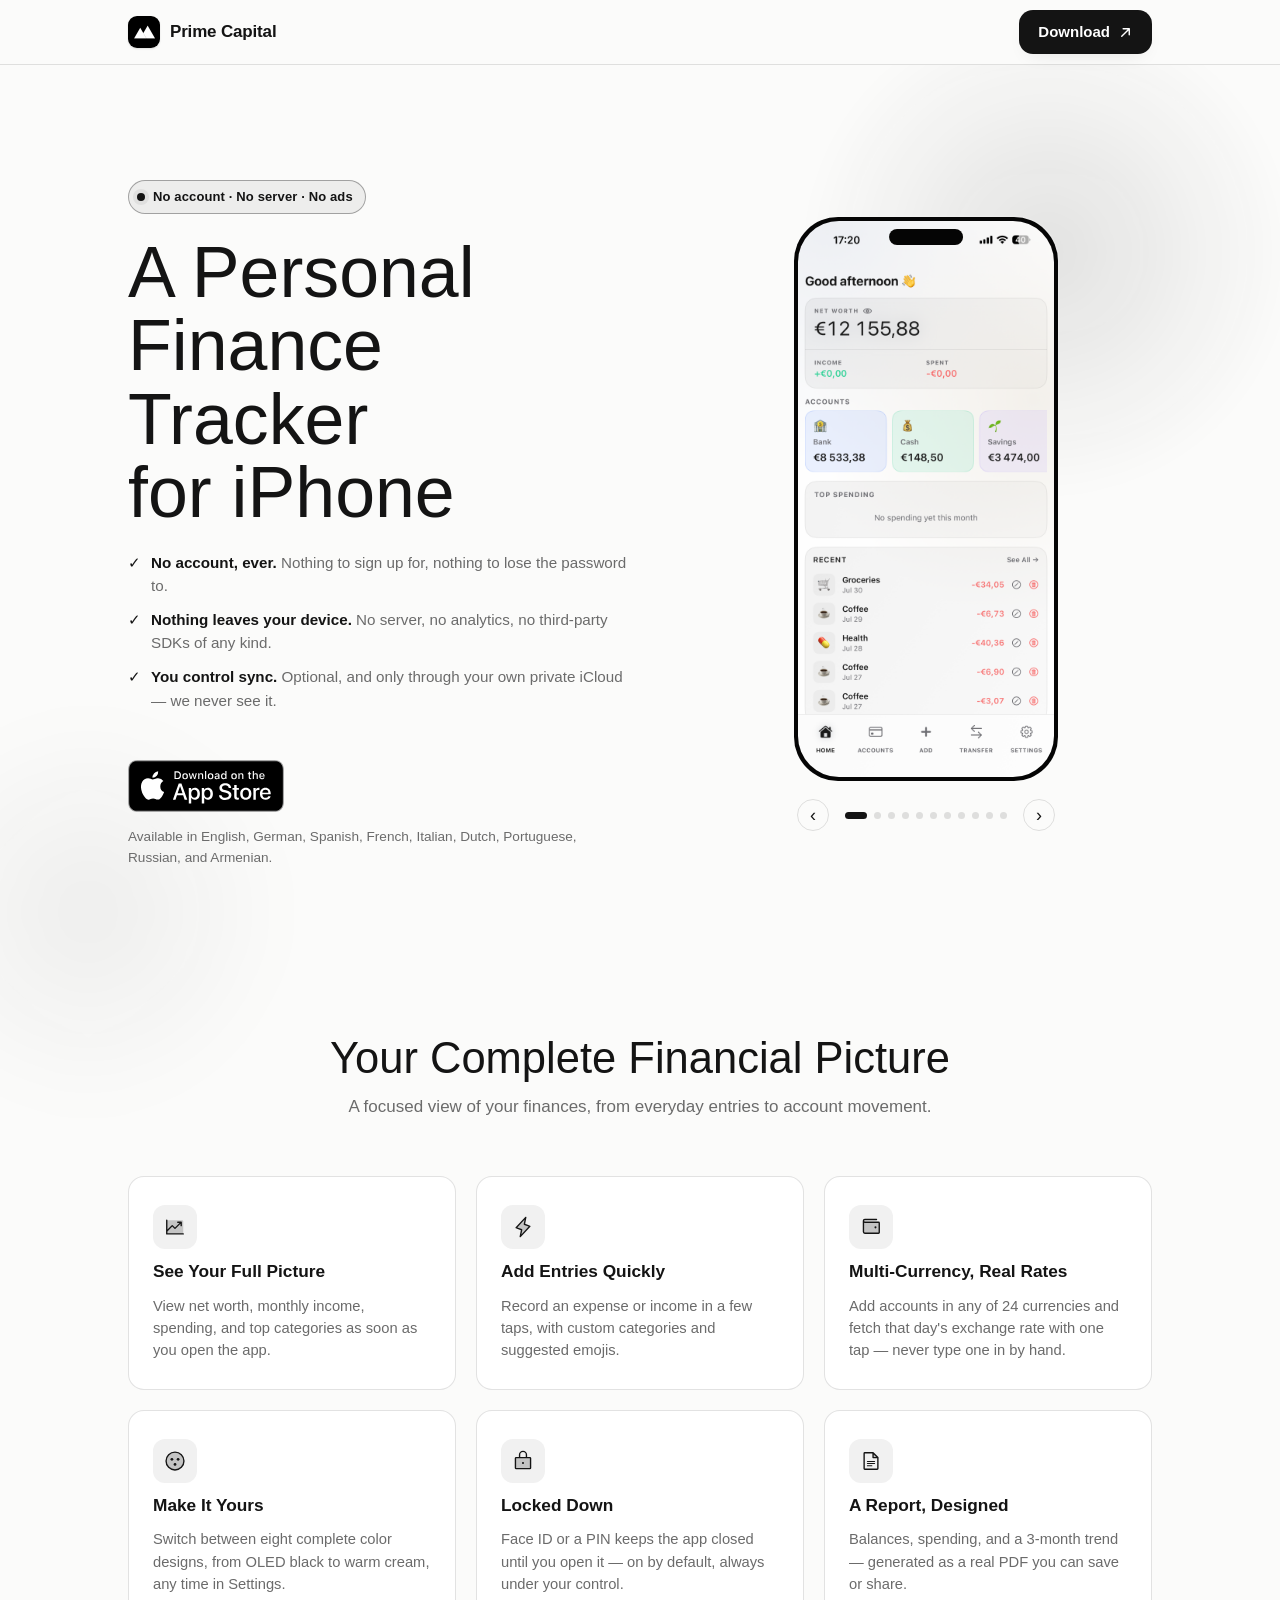
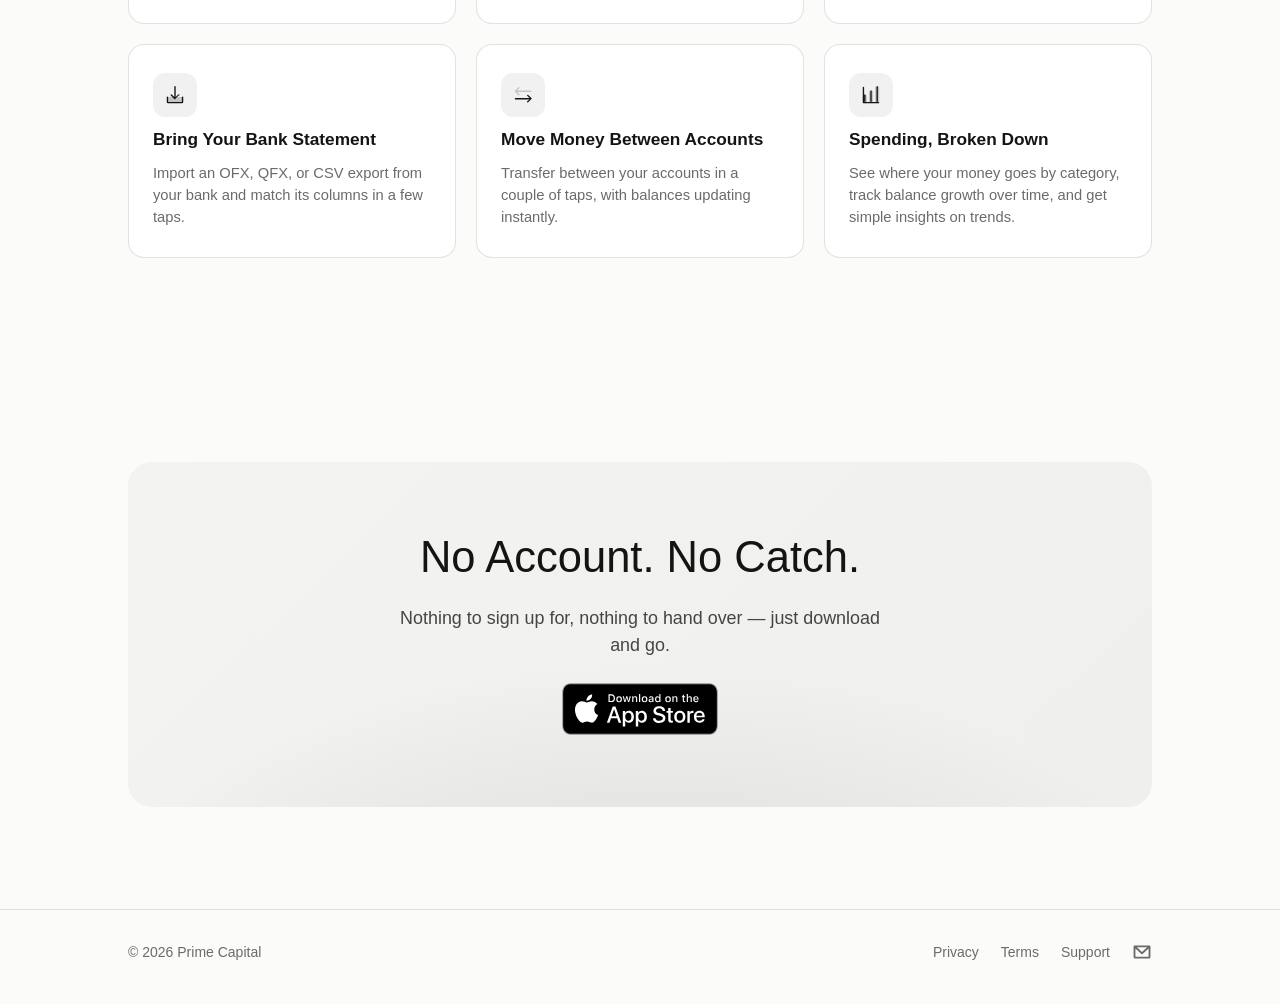
==== commit 7768d656: "CTA panel: back to a rounded, contained card instead of full-bleed edge-to-edge" ====
--- a/index.html
+++ b/index.html
@@ -62,7 +62,7 @@
   .alf-fgrid-phone .pc-phone-screen{border-radius:24px}
 }
 @media (prefers-reduced-motion:reduce){.alf-fgrid-card{transition:none}}
-</style><style>.alf-btn{border-radius:14px}html,body{background:#fbfbfa}.alf-cta{padding-block:0}.alf-cta>.alf-container{max-width:none;padding-inline:0}.alf-cta-panel{border-radius:0;background:linear-gradient(180deg, #fbfbfa 0%, transparent 20%),linear-gradient(135deg, var(--w-primary), color-mix(in srgb, var(--w-primary) 70%, var(--w-secondary)))}@media (max-width:760px){.alf-hero-glow{display:none}.alf-hero-copy .alf-badges{margin-bottom:28px}}</style></head><body class="antialiased"><div hidden=""><!--$--><!--/$--></div><div class="alf-site" style="--w-bg:#fbfbfa;--w-fg:#141414;--w-muted:#6b6b6b;--w-card:#ffffff;--w-border:rgba(20, 20, 20, 0.12);--w-band:#f0efec;--w-accent:#141414;--w-primary:#f3f3f1;--w-primary-fg:#141414;--w-secondary:#e8e7e3;--w-secondary-fg:#141414;--w-accent-fg:#ffffff;--w-accent-soft:rgba(20, 20, 20, 0.06);--w-accent-glow:rgba(20, 20, 20, 0.12);--w-accent-line:rgba(20, 20, 20, 0.35);--w-shadow:0 30px 80px -30px rgba(0,0,0,0.8);--w-font-display:ui-serif, "New York", Georgia, "Times New Roman", serif;--w-font-body:-apple-system, BlinkMacSystemFont, "SF Pro Text", system-ui, sans-serif;--w-display-tracking:-0.01em;--w-display-weight:600;--w-radius:14px;color-scheme:light" data-viewport="desktop" data-mode="public" data-theme="v1"><header class="alf-nav"><div class="alf-container alf-nav-inner"><span class="alf-brand"><img class="alf-logo" src="assets/img/v1-86ff3b4995f993732fca-9cfdf38b9eba223c.webp" alt=""/><span>Prime Capital</span></span><div class="alf-nav-actions"><a href="https://apps.apple.com/app/id6792149434" target="_blank" rel="noopener noreferrer" class="alf-btn alf-btn-primary"><span>Download</span><svg xmlns="http://www.w3.org/2000/svg" width="1em" height="1em" fill="currentColor" viewBox="0 0 256 256"><path d="M204,64V168a12,12,0,0,1-24,0V93L72.49,200.49a12,12,0,0,1-17-17L163,76H88a12,12,0,0,1,0-24H192A12,12,0,0,1,204,64Z"></path></svg></a></div></div></header><main><section id="hero" class="alf-hero" data-section="hero" style="order:0"><div class="alf-hero-glow" aria-hidden="true"></div><div class="alf-container alf-hero-grid"><div class="alf-hero-copy"><div class="alf-editable-shell" data-inline-kind="inline"><span class="alf-eyebrow alf-enter" style="--alf-delay:0ms">No account &middot; No server &middot; No ads</span></div><div class="alf-editable-shell" data-inline-kind="block"><h1 class="alf-display alf-h1 alf-enter" style="--alf-delay:80ms">A Personal Finance Tracker for iPhone</h1></div><div class="alf-editable-shell" data-inline-kind="block"><div class="alf-enter" style="--alf-delay:200ms"><ul style="list-style:none;margin:0 0 26px;padding:0;display:flex;flex-direction:column;gap:10px;max-width:34rem">
+</style><style>.alf-btn{border-radius:14px}html,body{background:#fbfbfa}.alf-cta-panel{border-radius:24px;background:linear-gradient(135deg, var(--w-primary), color-mix(in srgb, var(--w-primary) 70%, var(--w-secondary)))}@media (max-width:760px){.alf-hero-glow{display:none}.alf-hero-copy .alf-badges{margin-bottom:28px}}</style></head><body class="antialiased"><div hidden=""><!--$--><!--/$--></div><div class="alf-site" style="--w-bg:#fbfbfa;--w-fg:#141414;--w-muted:#6b6b6b;--w-card:#ffffff;--w-border:rgba(20, 20, 20, 0.12);--w-band:#f0efec;--w-accent:#141414;--w-primary:#f3f3f1;--w-primary-fg:#141414;--w-secondary:#e8e7e3;--w-secondary-fg:#141414;--w-accent-fg:#ffffff;--w-accent-soft:rgba(20, 20, 20, 0.06);--w-accent-glow:rgba(20, 20, 20, 0.12);--w-accent-line:rgba(20, 20, 20, 0.35);--w-shadow:0 30px 80px -30px rgba(0,0,0,0.8);--w-font-display:ui-serif, "New York", Georgia, "Times New Roman", serif;--w-font-body:-apple-system, BlinkMacSystemFont, "SF Pro Text", system-ui, sans-serif;--w-display-tracking:-0.01em;--w-display-weight:600;--w-radius:14px;color-scheme:light" data-viewport="desktop" data-mode="public" data-theme="v1"><header class="alf-nav"><div class="alf-container alf-nav-inner"><span class="alf-brand"><img class="alf-logo" src="assets/img/v1-86ff3b4995f993732fca-9cfdf38b9eba223c.webp" alt=""/><span>Prime Capital</span></span><div class="alf-nav-actions"><a href="https://apps.apple.com/app/id6792149434" target="_blank" rel="noopener noreferrer" class="alf-btn alf-btn-primary"><span>Download</span><svg xmlns="http://www.w3.org/2000/svg" width="1em" height="1em" fill="currentColor" viewBox="0 0 256 256"><path d="M204,64V168a12,12,0,0,1-24,0V93L72.49,200.49a12,12,0,0,1-17-17L163,76H88a12,12,0,0,1,0-24H192A12,12,0,0,1,204,64Z"></path></svg></a></div></div></header><main><section id="hero" class="alf-hero" data-section="hero" style="order:0"><div class="alf-hero-glow" aria-hidden="true"></div><div class="alf-container alf-hero-grid"><div class="alf-hero-copy"><div class="alf-editable-shell" data-inline-kind="inline"><span class="alf-eyebrow alf-enter" style="--alf-delay:0ms">No account &middot; No server &middot; No ads</span></div><div class="alf-editable-shell" data-inline-kind="block"><h1 class="alf-display alf-h1 alf-enter" style="--alf-delay:80ms">A Personal Finance Tracker for iPhone</h1></div><div class="alf-editable-shell" data-inline-kind="block"><div class="alf-enter" style="--alf-delay:200ms"><ul style="list-style:none;margin:0 0 26px;padding:0;display:flex;flex-direction:column;gap:10px;max-width:34rem">
 <li style="display:flex;gap:10px;align-items:flex-start;font-size:.95rem;color:var(--w-muted)"><span aria-hidden="true" style="color:var(--w-accent);flex:none">&#10003;</span><span><b style="color:var(--w-fg);font-weight:600">No account, ever.</b> Nothing to sign up for, nothing to lose the password to.</span></li>
 <li style="display:flex;gap:10px;align-items:flex-start;font-size:.95rem;color:var(--w-muted)"><span aria-hidden="true" style="color:var(--w-accent);flex:none">&#10003;</span><span><b style="color:var(--w-fg);font-weight:600">Nothing leaves your device.</b> No server, no analytics, no third-party SDKs of any kind.</span></li>
 <li style="display:flex;gap:10px;align-items:flex-start;font-size:.95rem;color:var(--w-muted)"><span aria-hidden="true" style="color:var(--w-accent);flex:none">&#10003;</span><span><b style="color:var(--w-fg);font-weight:600">You control sync.</b> Optional, and only through your own private iCloud &mdash; we never see it.</span></li>
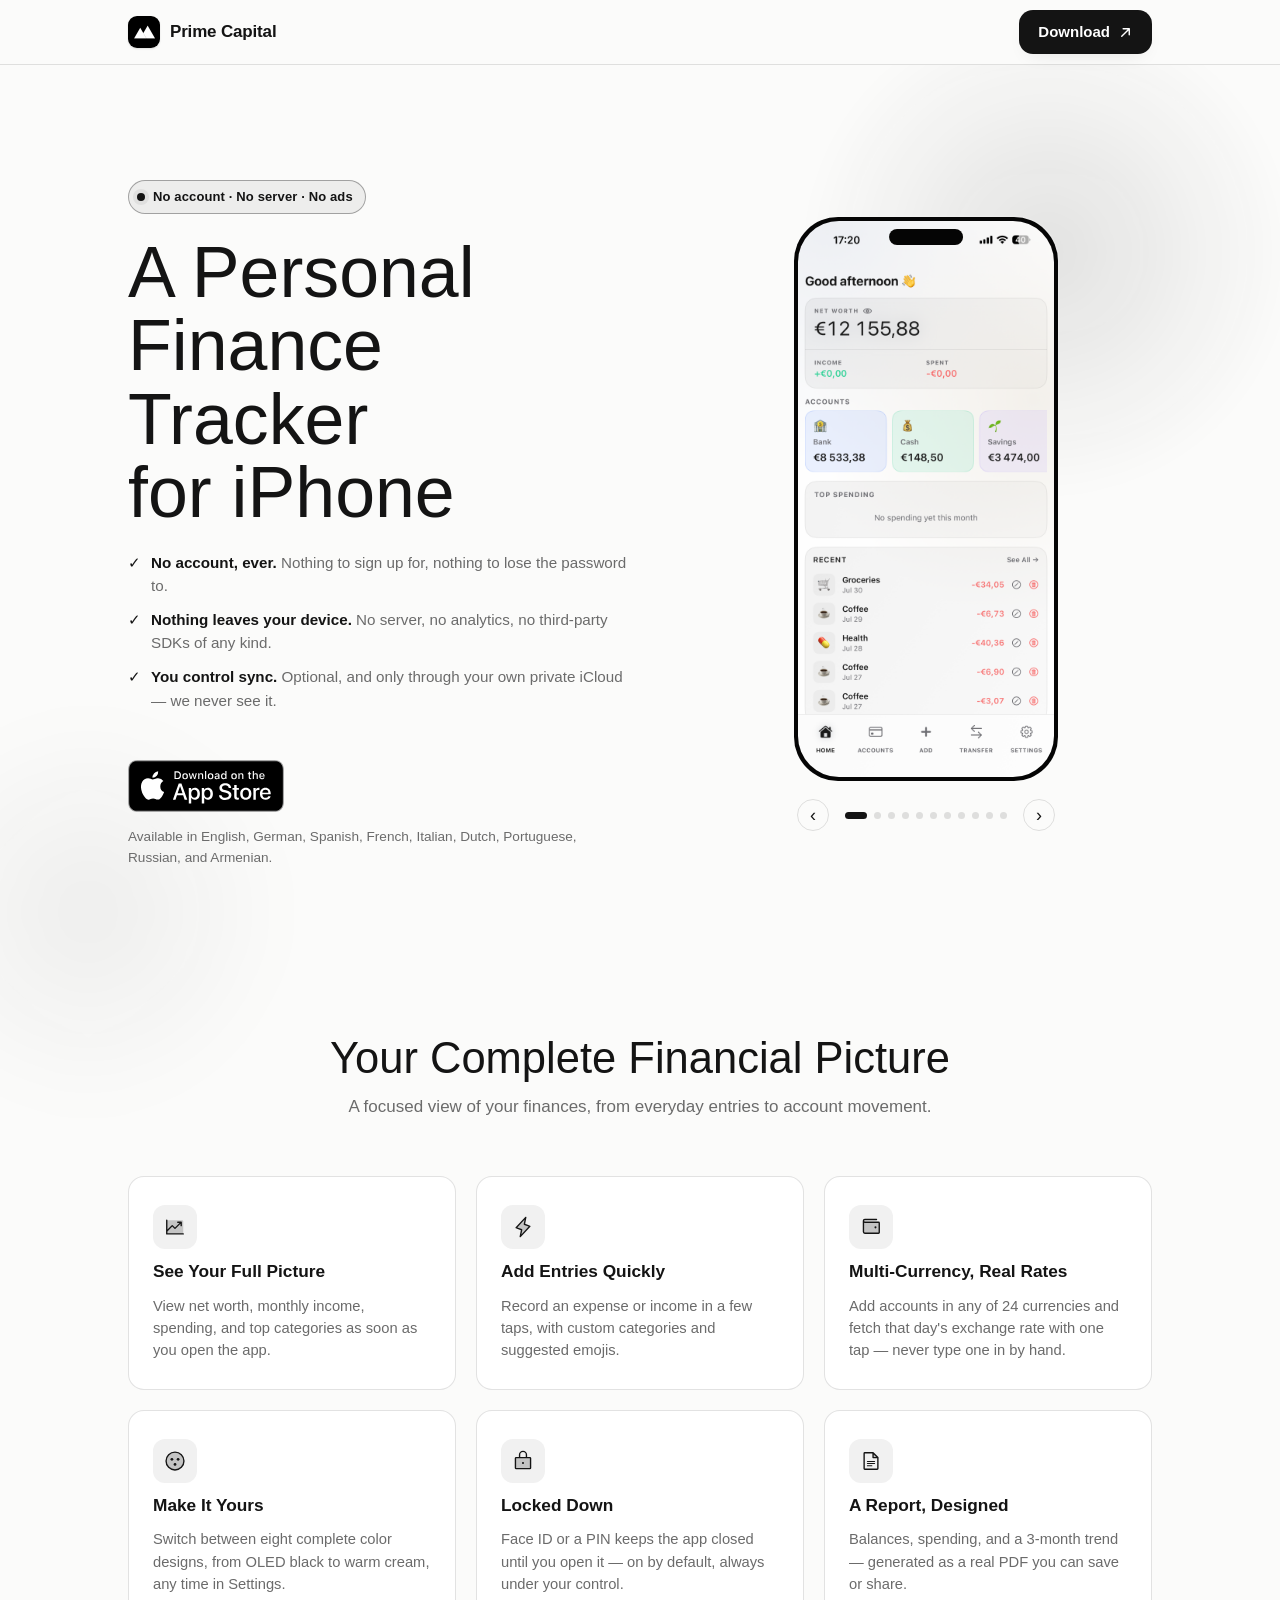
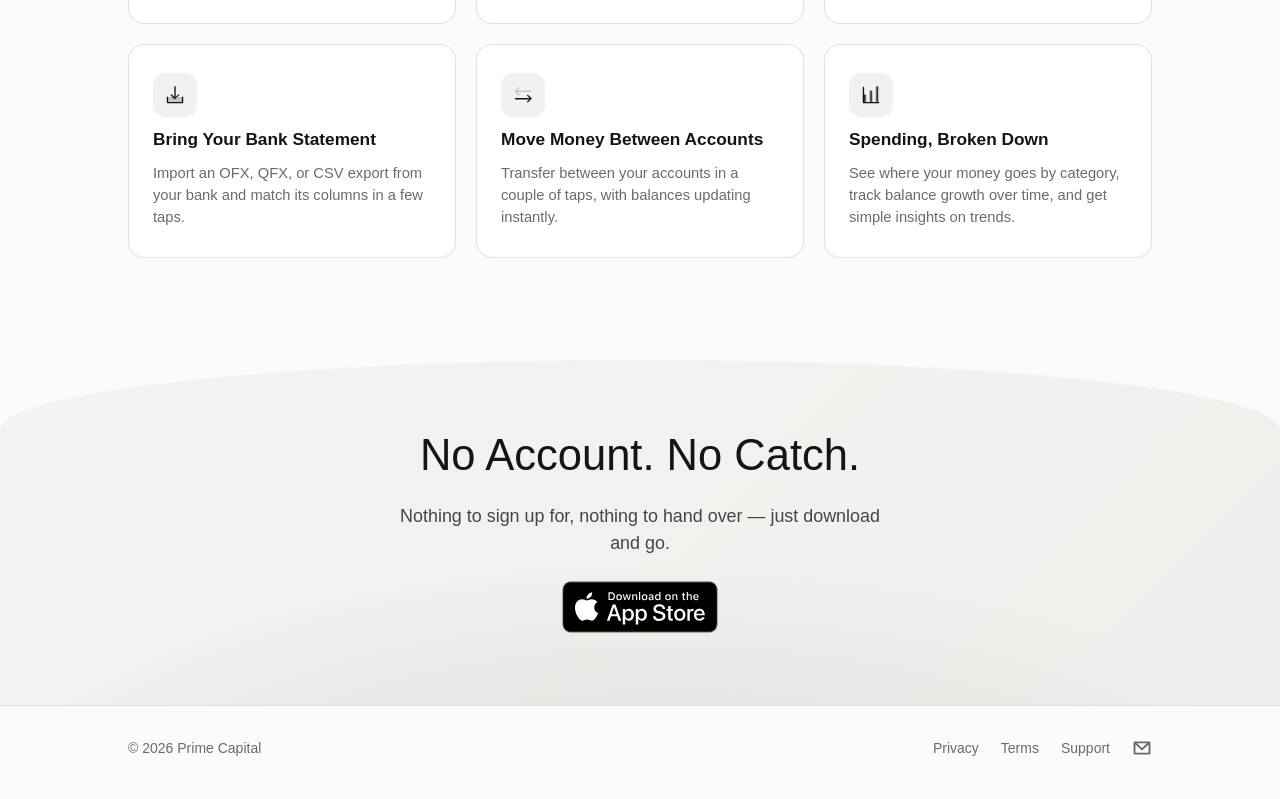
==== commit 3f71a49d: "CTA panel: full-width with a dome-shaped arc top edge (elliptical border-radius), instead of small r" ====
--- a/index.html
+++ b/index.html
@@ -62,7 +62,7 @@
   .alf-fgrid-phone .pc-phone-screen{border-radius:24px}
 }
 @media (prefers-reduced-motion:reduce){.alf-fgrid-card{transition:none}}
-</style><style>.alf-btn{border-radius:14px}html,body{background:#fbfbfa}.alf-cta-panel{border-radius:24px;background:linear-gradient(135deg, var(--w-primary), color-mix(in srgb, var(--w-primary) 70%, var(--w-secondary)))}@media (max-width:760px){.alf-hero-glow{display:none}.alf-hero-copy .alf-badges{margin-bottom:28px}}</style></head><body class="antialiased"><div hidden=""><!--$--><!--/$--></div><div class="alf-site" style="--w-bg:#fbfbfa;--w-fg:#141414;--w-muted:#6b6b6b;--w-card:#ffffff;--w-border:rgba(20, 20, 20, 0.12);--w-band:#f0efec;--w-accent:#141414;--w-primary:#f3f3f1;--w-primary-fg:#141414;--w-secondary:#e8e7e3;--w-secondary-fg:#141414;--w-accent-fg:#ffffff;--w-accent-soft:rgba(20, 20, 20, 0.06);--w-accent-glow:rgba(20, 20, 20, 0.12);--w-accent-line:rgba(20, 20, 20, 0.35);--w-shadow:0 30px 80px -30px rgba(0,0,0,0.8);--w-font-display:ui-serif, "New York", Georgia, "Times New Roman", serif;--w-font-body:-apple-system, BlinkMacSystemFont, "SF Pro Text", system-ui, sans-serif;--w-display-tracking:-0.01em;--w-display-weight:600;--w-radius:14px;color-scheme:light" data-viewport="desktop" data-mode="public" data-theme="v1"><header class="alf-nav"><div class="alf-container alf-nav-inner"><span class="alf-brand"><img class="alf-logo" src="assets/img/v1-86ff3b4995f993732fca-9cfdf38b9eba223c.webp" alt=""/><span>Prime Capital</span></span><div class="alf-nav-actions"><a href="https://apps.apple.com/app/id6792149434" target="_blank" rel="noopener noreferrer" class="alf-btn alf-btn-primary"><span>Download</span><svg xmlns="http://www.w3.org/2000/svg" width="1em" height="1em" fill="currentColor" viewBox="0 0 256 256"><path d="M204,64V168a12,12,0,0,1-24,0V93L72.49,200.49a12,12,0,0,1-17-17L163,76H88a12,12,0,0,1,0-24H192A12,12,0,0,1,204,64Z"></path></svg></a></div></div></header><main><section id="hero" class="alf-hero" data-section="hero" style="order:0"><div class="alf-hero-glow" aria-hidden="true"></div><div class="alf-container alf-hero-grid"><div class="alf-hero-copy"><div class="alf-editable-shell" data-inline-kind="inline"><span class="alf-eyebrow alf-enter" style="--alf-delay:0ms">No account &middot; No server &middot; No ads</span></div><div class="alf-editable-shell" data-inline-kind="block"><h1 class="alf-display alf-h1 alf-enter" style="--alf-delay:80ms">A Personal Finance Tracker for iPhone</h1></div><div class="alf-editable-shell" data-inline-kind="block"><div class="alf-enter" style="--alf-delay:200ms"><ul style="list-style:none;margin:0 0 26px;padding:0;display:flex;flex-direction:column;gap:10px;max-width:34rem">
+</style><style>.alf-btn{border-radius:14px}html,body{background:#fbfbfa}.alf-cta{padding-block:0}.alf-cta>.alf-container{max-width:none;padding-inline:0}.alf-cta-panel{border-radius:50% 50% 0 0/70px 70px 0 0;background:linear-gradient(135deg, var(--w-primary), color-mix(in srgb, var(--w-primary) 70%, var(--w-secondary)))}@media (max-width:760px){.alf-hero-glow{display:none}.alf-hero-copy .alf-badges{margin-bottom:28px}}</style></head><body class="antialiased"><div hidden=""><!--$--><!--/$--></div><div class="alf-site" style="--w-bg:#fbfbfa;--w-fg:#141414;--w-muted:#6b6b6b;--w-card:#ffffff;--w-border:rgba(20, 20, 20, 0.12);--w-band:#f0efec;--w-accent:#141414;--w-primary:#f3f3f1;--w-primary-fg:#141414;--w-secondary:#e8e7e3;--w-secondary-fg:#141414;--w-accent-fg:#ffffff;--w-accent-soft:rgba(20, 20, 20, 0.06);--w-accent-glow:rgba(20, 20, 20, 0.12);--w-accent-line:rgba(20, 20, 20, 0.35);--w-shadow:0 30px 80px -30px rgba(0,0,0,0.8);--w-font-display:ui-serif, "New York", Georgia, "Times New Roman", serif;--w-font-body:-apple-system, BlinkMacSystemFont, "SF Pro Text", system-ui, sans-serif;--w-display-tracking:-0.01em;--w-display-weight:600;--w-radius:14px;color-scheme:light" data-viewport="desktop" data-mode="public" data-theme="v1"><header class="alf-nav"><div class="alf-container alf-nav-inner"><span class="alf-brand"><img class="alf-logo" src="assets/img/v1-86ff3b4995f993732fca-9cfdf38b9eba223c.webp" alt=""/><span>Prime Capital</span></span><div class="alf-nav-actions"><a href="https://apps.apple.com/app/id6792149434" target="_blank" rel="noopener noreferrer" class="alf-btn alf-btn-primary"><span>Download</span><svg xmlns="http://www.w3.org/2000/svg" width="1em" height="1em" fill="currentColor" viewBox="0 0 256 256"><path d="M204,64V168a12,12,0,0,1-24,0V93L72.49,200.49a12,12,0,0,1-17-17L163,76H88a12,12,0,0,1,0-24H192A12,12,0,0,1,204,64Z"></path></svg></a></div></div></header><main><section id="hero" class="alf-hero" data-section="hero" style="order:0"><div class="alf-hero-glow" aria-hidden="true"></div><div class="alf-container alf-hero-grid"><div class="alf-hero-copy"><div class="alf-editable-shell" data-inline-kind="inline"><span class="alf-eyebrow alf-enter" style="--alf-delay:0ms">No account &middot; No server &middot; No ads</span></div><div class="alf-editable-shell" data-inline-kind="block"><h1 class="alf-display alf-h1 alf-enter" style="--alf-delay:80ms">A Personal Finance Tracker for iPhone</h1></div><div class="alf-editable-shell" data-inline-kind="block"><div class="alf-enter" style="--alf-delay:200ms"><ul style="list-style:none;margin:0 0 26px;padding:0;display:flex;flex-direction:column;gap:10px;max-width:34rem">
 <li style="display:flex;gap:10px;align-items:flex-start;font-size:.95rem;color:var(--w-muted)"><span aria-hidden="true" style="color:var(--w-accent);flex:none">&#10003;</span><span><b style="color:var(--w-fg);font-weight:600">No account, ever.</b> Nothing to sign up for, nothing to lose the password to.</span></li>
 <li style="display:flex;gap:10px;align-items:flex-start;font-size:.95rem;color:var(--w-muted)"><span aria-hidden="true" style="color:var(--w-accent);flex:none">&#10003;</span><span><b style="color:var(--w-fg);font-weight:600">Nothing leaves your device.</b> No server, no analytics, no third-party SDKs of any kind.</span></li>
 <li style="display:flex;gap:10px;align-items:flex-start;font-size:.95rem;color:var(--w-muted)"><span aria-hidden="true" style="color:var(--w-accent);flex:none">&#10003;</span><span><b style="color:var(--w-fg);font-weight:600">You control sync.</b> Optional, and only through your own private iCloud &mdash; we never see it.</span></li>
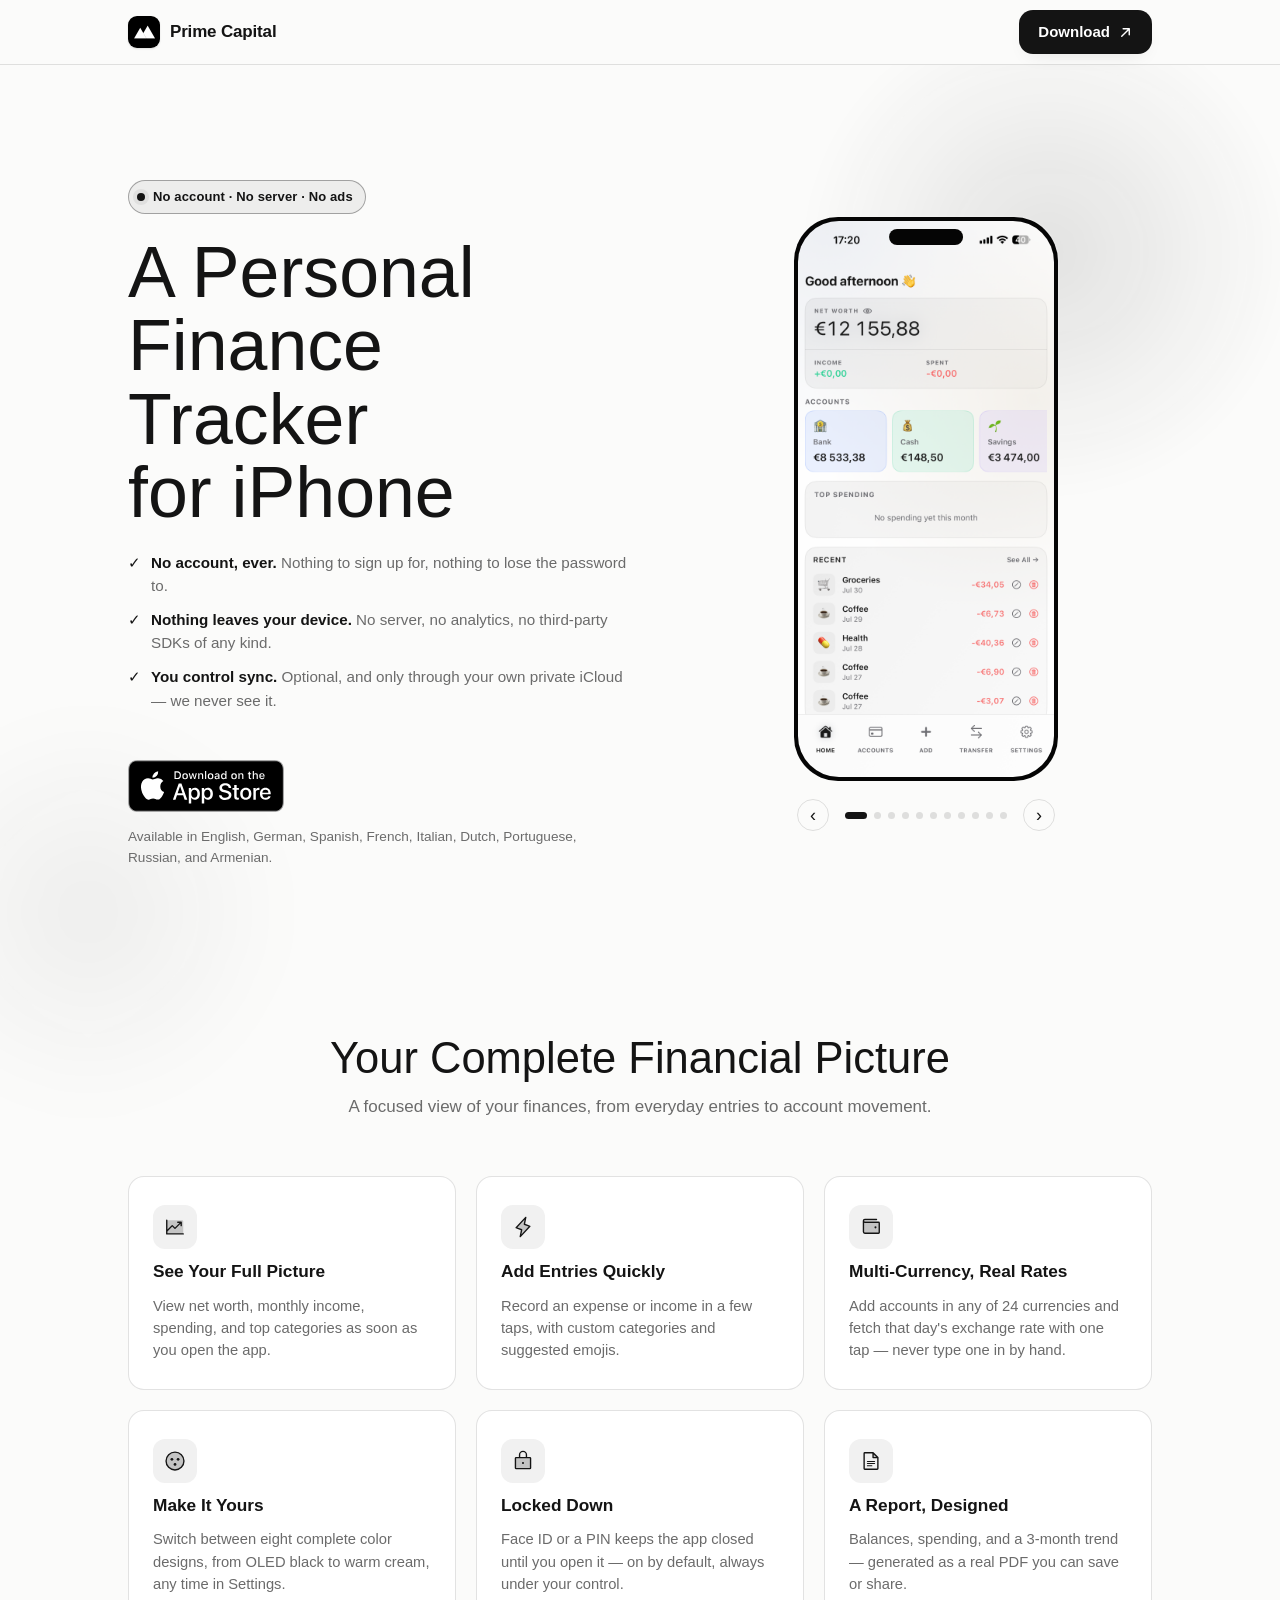
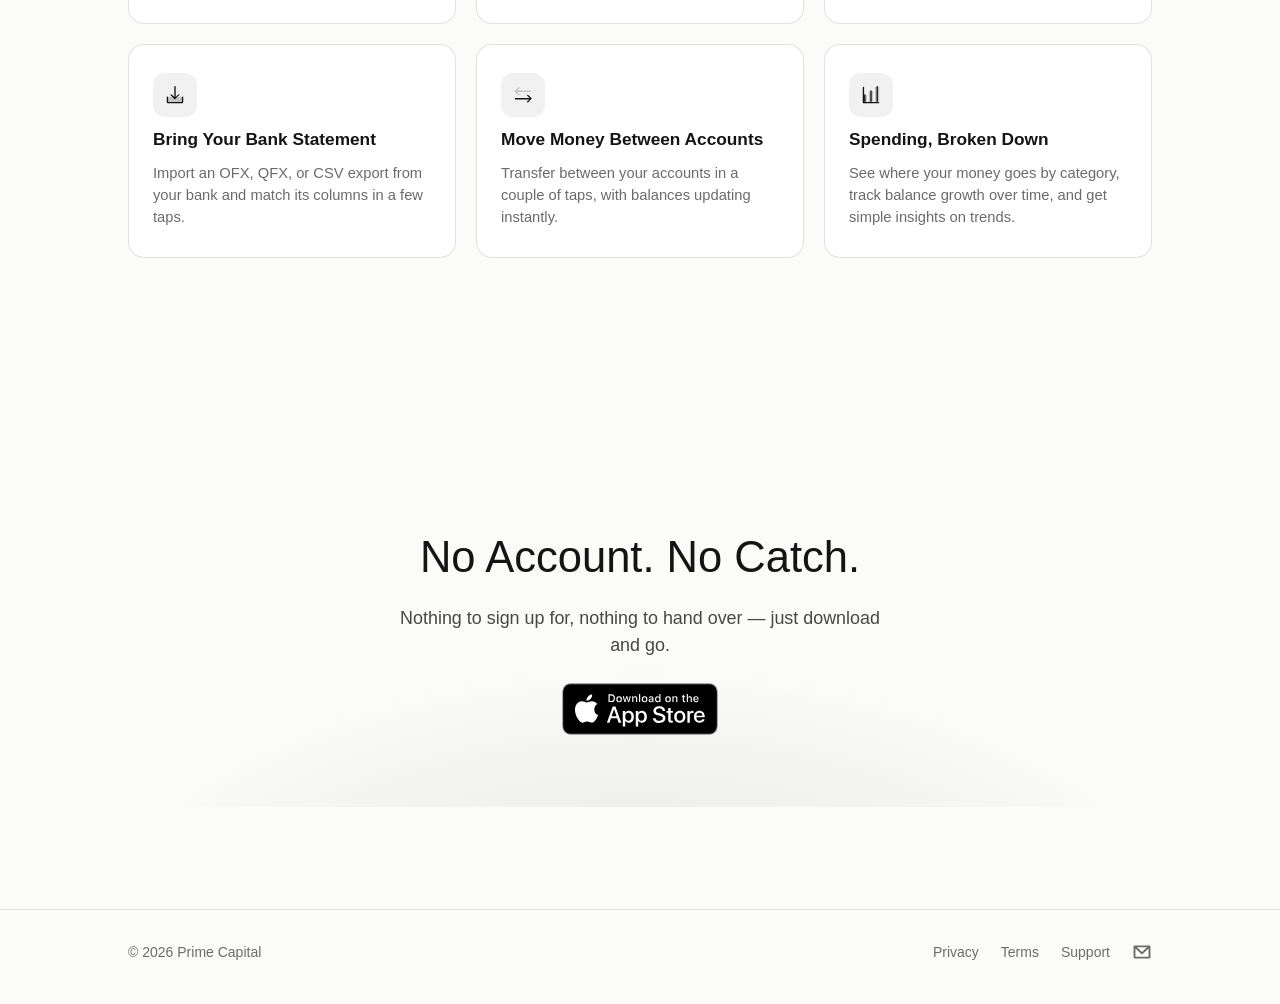
==== commit c995b754: "CTA panel: plain, blends into page background -- no shape, no gradient, no distinct card treatment" ====
--- a/index.html
+++ b/index.html
@@ -62,7 +62,7 @@
   .alf-fgrid-phone .pc-phone-screen{border-radius:24px}
 }
 @media (prefers-reduced-motion:reduce){.alf-fgrid-card{transition:none}}
-</style><style>.alf-btn{border-radius:14px}html,body{background:#fbfbfa}.alf-cta{padding-block:0}.alf-cta>.alf-container{max-width:none;padding-inline:0}.alf-cta-panel{border-radius:50% 50% 0 0/70px 70px 0 0;background:linear-gradient(135deg, var(--w-primary), color-mix(in srgb, var(--w-primary) 70%, var(--w-secondary)))}@media (max-width:760px){.alf-hero-glow{display:none}.alf-hero-copy .alf-badges{margin-bottom:28px}}</style></head><body class="antialiased"><div hidden=""><!--$--><!--/$--></div><div class="alf-site" style="--w-bg:#fbfbfa;--w-fg:#141414;--w-muted:#6b6b6b;--w-card:#ffffff;--w-border:rgba(20, 20, 20, 0.12);--w-band:#f0efec;--w-accent:#141414;--w-primary:#f3f3f1;--w-primary-fg:#141414;--w-secondary:#e8e7e3;--w-secondary-fg:#141414;--w-accent-fg:#ffffff;--w-accent-soft:rgba(20, 20, 20, 0.06);--w-accent-glow:rgba(20, 20, 20, 0.12);--w-accent-line:rgba(20, 20, 20, 0.35);--w-shadow:0 30px 80px -30px rgba(0,0,0,0.8);--w-font-display:ui-serif, "New York", Georgia, "Times New Roman", serif;--w-font-body:-apple-system, BlinkMacSystemFont, "SF Pro Text", system-ui, sans-serif;--w-display-tracking:-0.01em;--w-display-weight:600;--w-radius:14px;color-scheme:light" data-viewport="desktop" data-mode="public" data-theme="v1"><header class="alf-nav"><div class="alf-container alf-nav-inner"><span class="alf-brand"><img class="alf-logo" src="assets/img/v1-86ff3b4995f993732fca-9cfdf38b9eba223c.webp" alt=""/><span>Prime Capital</span></span><div class="alf-nav-actions"><a href="https://apps.apple.com/app/id6792149434" target="_blank" rel="noopener noreferrer" class="alf-btn alf-btn-primary"><span>Download</span><svg xmlns="http://www.w3.org/2000/svg" width="1em" height="1em" fill="currentColor" viewBox="0 0 256 256"><path d="M204,64V168a12,12,0,0,1-24,0V93L72.49,200.49a12,12,0,0,1-17-17L163,76H88a12,12,0,0,1,0-24H192A12,12,0,0,1,204,64Z"></path></svg></a></div></div></header><main><section id="hero" class="alf-hero" data-section="hero" style="order:0"><div class="alf-hero-glow" aria-hidden="true"></div><div class="alf-container alf-hero-grid"><div class="alf-hero-copy"><div class="alf-editable-shell" data-inline-kind="inline"><span class="alf-eyebrow alf-enter" style="--alf-delay:0ms">No account &middot; No server &middot; No ads</span></div><div class="alf-editable-shell" data-inline-kind="block"><h1 class="alf-display alf-h1 alf-enter" style="--alf-delay:80ms">A Personal Finance Tracker for iPhone</h1></div><div class="alf-editable-shell" data-inline-kind="block"><div class="alf-enter" style="--alf-delay:200ms"><ul style="list-style:none;margin:0 0 26px;padding:0;display:flex;flex-direction:column;gap:10px;max-width:34rem">
+</style><style>.alf-btn{border-radius:14px}html,body{background:#fbfbfa}.alf-cta-panel{background:var(--w-bg)}@media (max-width:760px){.alf-hero-glow{display:none}.alf-hero-copy .alf-badges{margin-bottom:28px}}</style></head><body class="antialiased"><div hidden=""><!--$--><!--/$--></div><div class="alf-site" style="--w-bg:#fbfbfa;--w-fg:#141414;--w-muted:#6b6b6b;--w-card:#ffffff;--w-border:rgba(20, 20, 20, 0.12);--w-band:#f0efec;--w-accent:#141414;--w-primary:#f3f3f1;--w-primary-fg:#141414;--w-secondary:#e8e7e3;--w-secondary-fg:#141414;--w-accent-fg:#ffffff;--w-accent-soft:rgba(20, 20, 20, 0.06);--w-accent-glow:rgba(20, 20, 20, 0.12);--w-accent-line:rgba(20, 20, 20, 0.35);--w-shadow:0 30px 80px -30px rgba(0,0,0,0.8);--w-font-display:ui-serif, "New York", Georgia, "Times New Roman", serif;--w-font-body:-apple-system, BlinkMacSystemFont, "SF Pro Text", system-ui, sans-serif;--w-display-tracking:-0.01em;--w-display-weight:600;--w-radius:14px;color-scheme:light" data-viewport="desktop" data-mode="public" data-theme="v1"><header class="alf-nav"><div class="alf-container alf-nav-inner"><span class="alf-brand"><img class="alf-logo" src="assets/img/v1-86ff3b4995f993732fca-9cfdf38b9eba223c.webp" alt=""/><span>Prime Capital</span></span><div class="alf-nav-actions"><a href="https://apps.apple.com/app/id6792149434" target="_blank" rel="noopener noreferrer" class="alf-btn alf-btn-primary"><span>Download</span><svg xmlns="http://www.w3.org/2000/svg" width="1em" height="1em" fill="currentColor" viewBox="0 0 256 256"><path d="M204,64V168a12,12,0,0,1-24,0V93L72.49,200.49a12,12,0,0,1-17-17L163,76H88a12,12,0,0,1,0-24H192A12,12,0,0,1,204,64Z"></path></svg></a></div></div></header><main><section id="hero" class="alf-hero" data-section="hero" style="order:0"><div class="alf-hero-glow" aria-hidden="true"></div><div class="alf-container alf-hero-grid"><div class="alf-hero-copy"><div class="alf-editable-shell" data-inline-kind="inline"><span class="alf-eyebrow alf-enter" style="--alf-delay:0ms">No account &middot; No server &middot; No ads</span></div><div class="alf-editable-shell" data-inline-kind="block"><h1 class="alf-display alf-h1 alf-enter" style="--alf-delay:80ms">A Personal Finance Tracker for iPhone</h1></div><div class="alf-editable-shell" data-inline-kind="block"><div class="alf-enter" style="--alf-delay:200ms"><ul style="list-style:none;margin:0 0 26px;padding:0;display:flex;flex-direction:column;gap:10px;max-width:34rem">
 <li style="display:flex;gap:10px;align-items:flex-start;font-size:.95rem;color:var(--w-muted)"><span aria-hidden="true" style="color:var(--w-accent);flex:none">&#10003;</span><span><b style="color:var(--w-fg);font-weight:600">No account, ever.</b> Nothing to sign up for, nothing to lose the password to.</span></li>
 <li style="display:flex;gap:10px;align-items:flex-start;font-size:.95rem;color:var(--w-muted)"><span aria-hidden="true" style="color:var(--w-accent);flex:none">&#10003;</span><span><b style="color:var(--w-fg);font-weight:600">Nothing leaves your device.</b> No server, no analytics, no third-party SDKs of any kind.</span></li>
 <li style="display:flex;gap:10px;align-items:flex-start;font-size:.95rem;color:var(--w-muted)"><span aria-hidden="true" style="color:var(--w-accent);flex:none">&#10003;</span><span><b style="color:var(--w-fg);font-weight:600">You control sync.</b> Optional, and only through your own private iCloud &mdash; we never see it.</span></li>
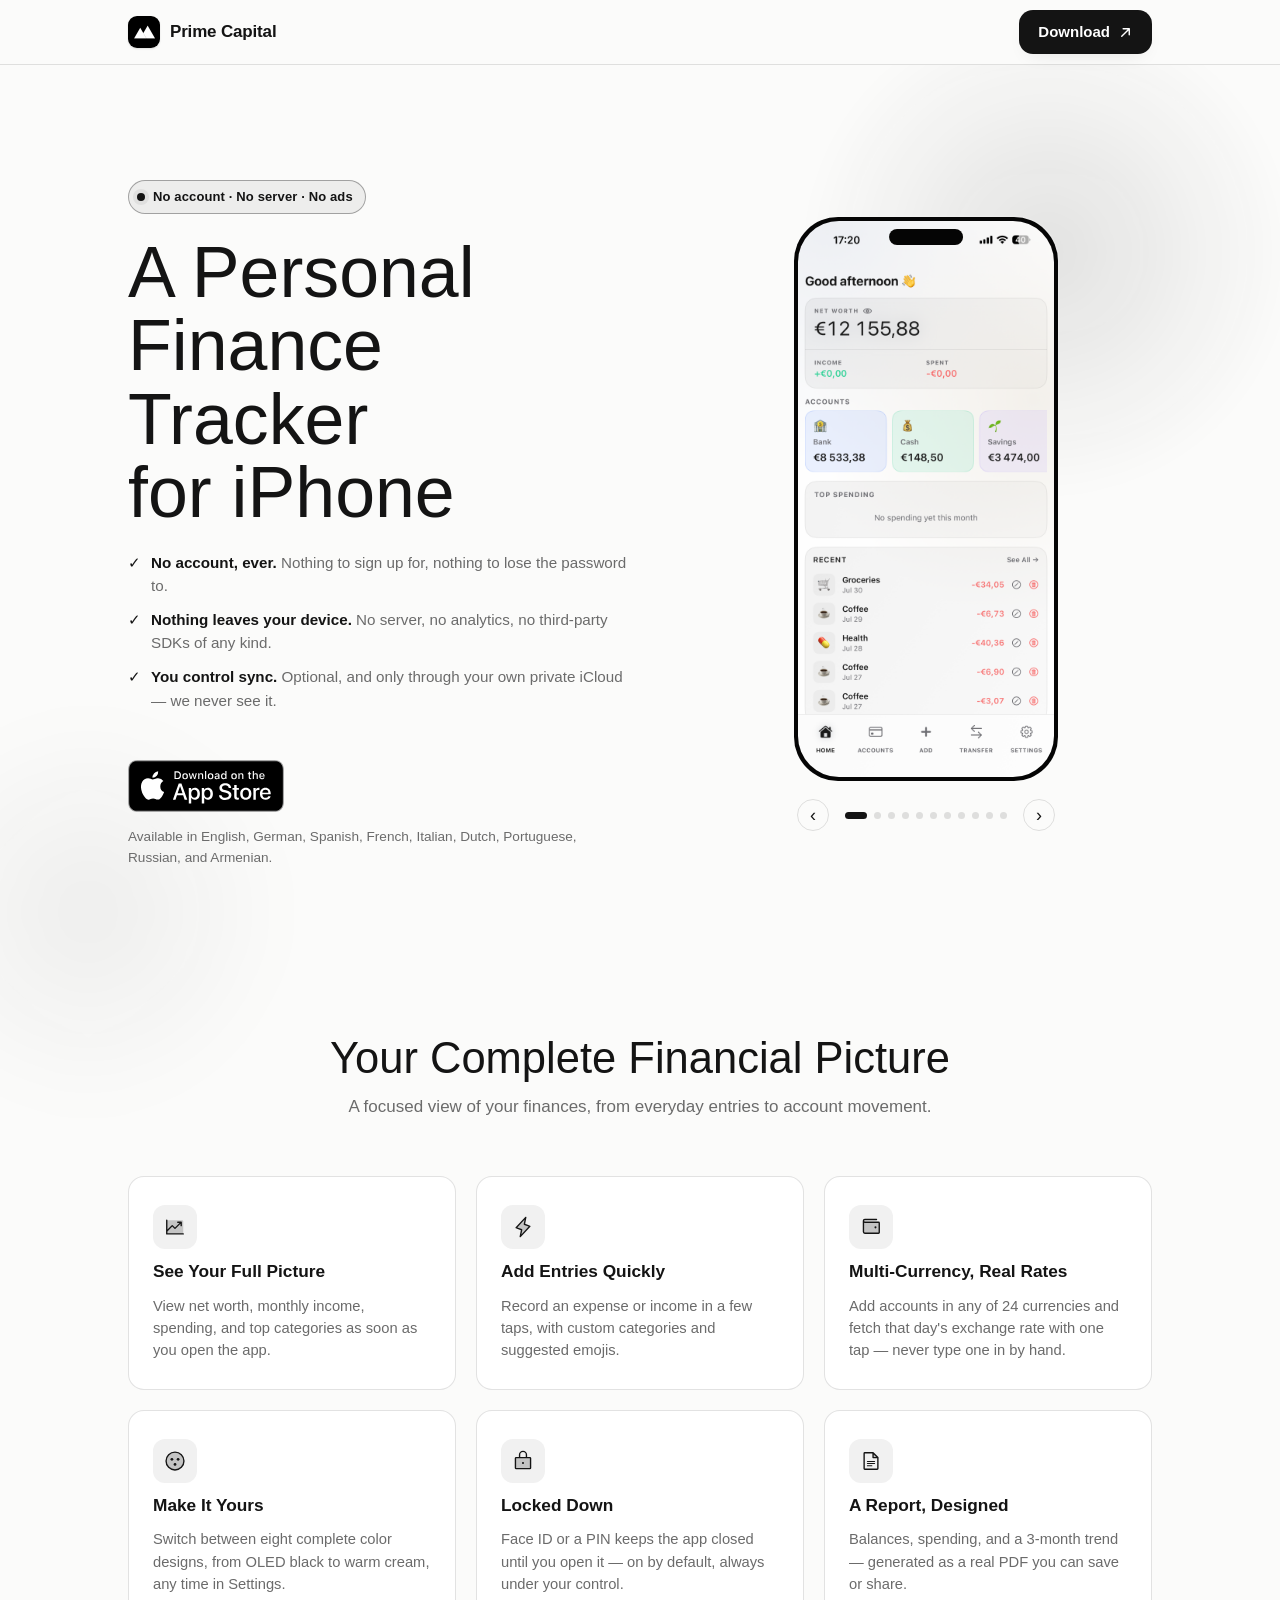
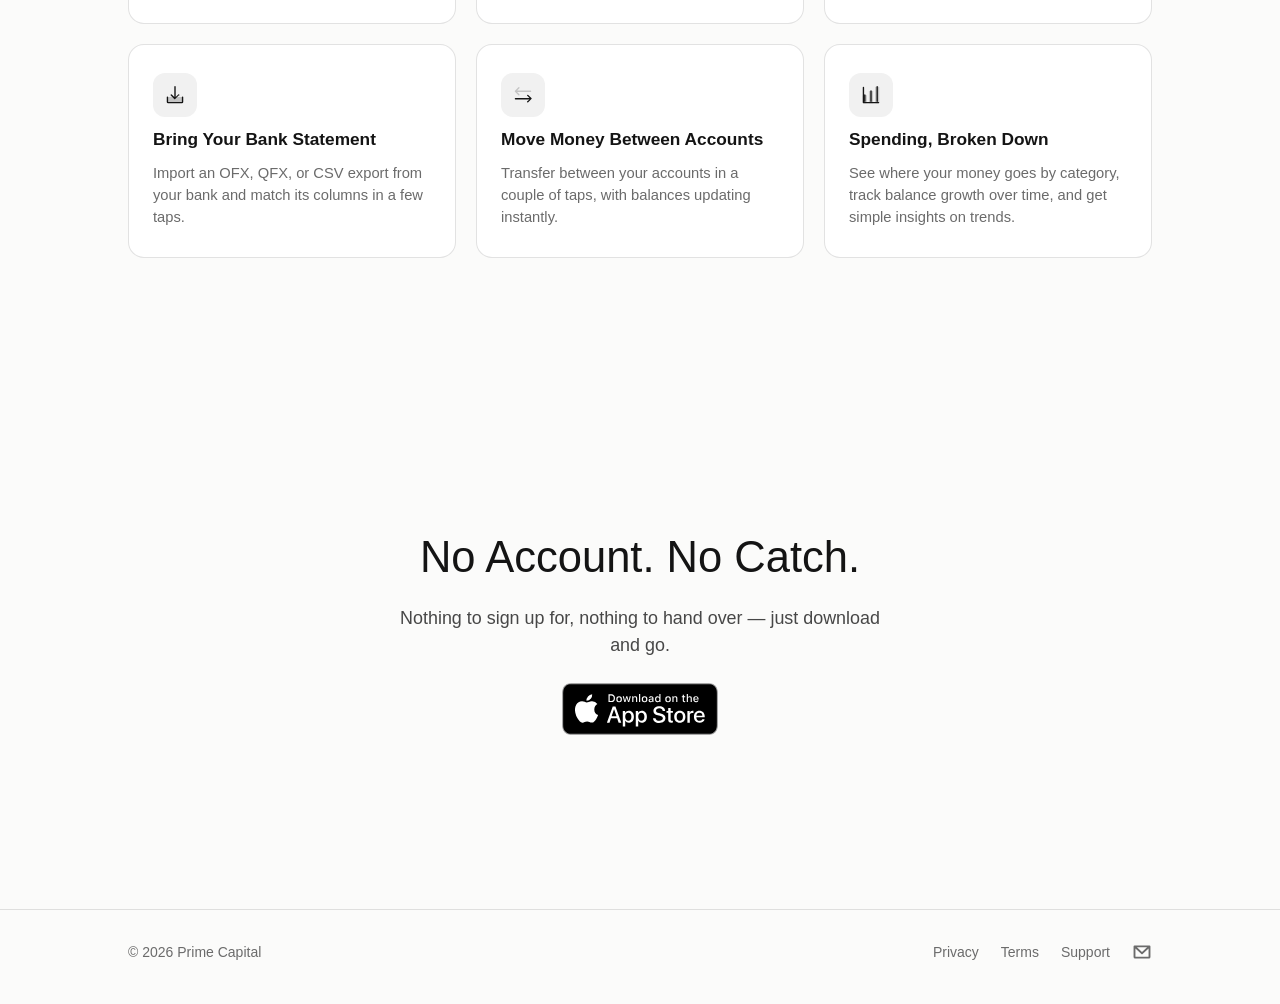
==== commit 702a8c4e: "Remove the leftover decorative glow pseudo-element behind the CTA panel -- was showing as a stray gr" ====
--- a/index.html
+++ b/index.html
@@ -62,7 +62,7 @@
   .alf-fgrid-phone .pc-phone-screen{border-radius:24px}
 }
 @media (prefers-reduced-motion:reduce){.alf-fgrid-card{transition:none}}
-</style><style>.alf-btn{border-radius:14px}html,body{background:#fbfbfa}.alf-cta-panel{background:var(--w-bg)}@media (max-width:760px){.alf-hero-glow{display:none}.alf-hero-copy .alf-badges{margin-bottom:28px}}</style></head><body class="antialiased"><div hidden=""><!--$--><!--/$--></div><div class="alf-site" style="--w-bg:#fbfbfa;--w-fg:#141414;--w-muted:#6b6b6b;--w-card:#ffffff;--w-border:rgba(20, 20, 20, 0.12);--w-band:#f0efec;--w-accent:#141414;--w-primary:#f3f3f1;--w-primary-fg:#141414;--w-secondary:#e8e7e3;--w-secondary-fg:#141414;--w-accent-fg:#ffffff;--w-accent-soft:rgba(20, 20, 20, 0.06);--w-accent-glow:rgba(20, 20, 20, 0.12);--w-accent-line:rgba(20, 20, 20, 0.35);--w-shadow:0 30px 80px -30px rgba(0,0,0,0.8);--w-font-display:ui-serif, "New York", Georgia, "Times New Roman", serif;--w-font-body:-apple-system, BlinkMacSystemFont, "SF Pro Text", system-ui, sans-serif;--w-display-tracking:-0.01em;--w-display-weight:600;--w-radius:14px;color-scheme:light" data-viewport="desktop" data-mode="public" data-theme="v1"><header class="alf-nav"><div class="alf-container alf-nav-inner"><span class="alf-brand"><img class="alf-logo" src="assets/img/v1-86ff3b4995f993732fca-9cfdf38b9eba223c.webp" alt=""/><span>Prime Capital</span></span><div class="alf-nav-actions"><a href="https://apps.apple.com/app/id6792149434" target="_blank" rel="noopener noreferrer" class="alf-btn alf-btn-primary"><span>Download</span><svg xmlns="http://www.w3.org/2000/svg" width="1em" height="1em" fill="currentColor" viewBox="0 0 256 256"><path d="M204,64V168a12,12,0,0,1-24,0V93L72.49,200.49a12,12,0,0,1-17-17L163,76H88a12,12,0,0,1,0-24H192A12,12,0,0,1,204,64Z"></path></svg></a></div></div></header><main><section id="hero" class="alf-hero" data-section="hero" style="order:0"><div class="alf-hero-glow" aria-hidden="true"></div><div class="alf-container alf-hero-grid"><div class="alf-hero-copy"><div class="alf-editable-shell" data-inline-kind="inline"><span class="alf-eyebrow alf-enter" style="--alf-delay:0ms">No account &middot; No server &middot; No ads</span></div><div class="alf-editable-shell" data-inline-kind="block"><h1 class="alf-display alf-h1 alf-enter" style="--alf-delay:80ms">A Personal Finance Tracker for iPhone</h1></div><div class="alf-editable-shell" data-inline-kind="block"><div class="alf-enter" style="--alf-delay:200ms"><ul style="list-style:none;margin:0 0 26px;padding:0;display:flex;flex-direction:column;gap:10px;max-width:34rem">
+</style><style>.alf-btn{border-radius:14px}html,body{background:#fbfbfa}.alf-cta-panel{background:var(--w-bg)}.alf-cta-panel:before{display:none}@media (max-width:760px){.alf-hero-glow{display:none}.alf-hero-copy .alf-badges{margin-bottom:28px}}</style></head><body class="antialiased"><div hidden=""><!--$--><!--/$--></div><div class="alf-site" style="--w-bg:#fbfbfa;--w-fg:#141414;--w-muted:#6b6b6b;--w-card:#ffffff;--w-border:rgba(20, 20, 20, 0.12);--w-band:#f0efec;--w-accent:#141414;--w-primary:#f3f3f1;--w-primary-fg:#141414;--w-secondary:#e8e7e3;--w-secondary-fg:#141414;--w-accent-fg:#ffffff;--w-accent-soft:rgba(20, 20, 20, 0.06);--w-accent-glow:rgba(20, 20, 20, 0.12);--w-accent-line:rgba(20, 20, 20, 0.35);--w-shadow:0 30px 80px -30px rgba(0,0,0,0.8);--w-font-display:ui-serif, "New York", Georgia, "Times New Roman", serif;--w-font-body:-apple-system, BlinkMacSystemFont, "SF Pro Text", system-ui, sans-serif;--w-display-tracking:-0.01em;--w-display-weight:600;--w-radius:14px;color-scheme:light" data-viewport="desktop" data-mode="public" data-theme="v1"><header class="alf-nav"><div class="alf-container alf-nav-inner"><span class="alf-brand"><img class="alf-logo" src="assets/img/v1-86ff3b4995f993732fca-9cfdf38b9eba223c.webp" alt=""/><span>Prime Capital</span></span><div class="alf-nav-actions"><a href="https://apps.apple.com/app/id6792149434" target="_blank" rel="noopener noreferrer" class="alf-btn alf-btn-primary"><span>Download</span><svg xmlns="http://www.w3.org/2000/svg" width="1em" height="1em" fill="currentColor" viewBox="0 0 256 256"><path d="M204,64V168a12,12,0,0,1-24,0V93L72.49,200.49a12,12,0,0,1-17-17L163,76H88a12,12,0,0,1,0-24H192A12,12,0,0,1,204,64Z"></path></svg></a></div></div></header><main><section id="hero" class="alf-hero" data-section="hero" style="order:0"><div class="alf-hero-glow" aria-hidden="true"></div><div class="alf-container alf-hero-grid"><div class="alf-hero-copy"><div class="alf-editable-shell" data-inline-kind="inline"><span class="alf-eyebrow alf-enter" style="--alf-delay:0ms">No account &middot; No server &middot; No ads</span></div><div class="alf-editable-shell" data-inline-kind="block"><h1 class="alf-display alf-h1 alf-enter" style="--alf-delay:80ms">A Personal Finance Tracker for iPhone</h1></div><div class="alf-editable-shell" data-inline-kind="block"><div class="alf-enter" style="--alf-delay:200ms"><ul style="list-style:none;margin:0 0 26px;padding:0;display:flex;flex-direction:column;gap:10px;max-width:34rem">
 <li style="display:flex;gap:10px;align-items:flex-start;font-size:.95rem;color:var(--w-muted)"><span aria-hidden="true" style="color:var(--w-accent);flex:none">&#10003;</span><span><b style="color:var(--w-fg);font-weight:600">No account, ever.</b> Nothing to sign up for, nothing to lose the password to.</span></li>
 <li style="display:flex;gap:10px;align-items:flex-start;font-size:.95rem;color:var(--w-muted)"><span aria-hidden="true" style="color:var(--w-accent);flex:none">&#10003;</span><span><b style="color:var(--w-fg);font-weight:600">Nothing leaves your device.</b> No server, no analytics, no third-party SDKs of any kind.</span></li>
 <li style="display:flex;gap:10px;align-items:flex-start;font-size:.95rem;color:var(--w-muted)"><span aria-hidden="true" style="color:var(--w-accent);flex:none">&#10003;</span><span><b style="color:var(--w-fg);font-weight:600">You control sync.</b> Optional, and only through your own private iCloud &mdash; we never see it.</span></li>
